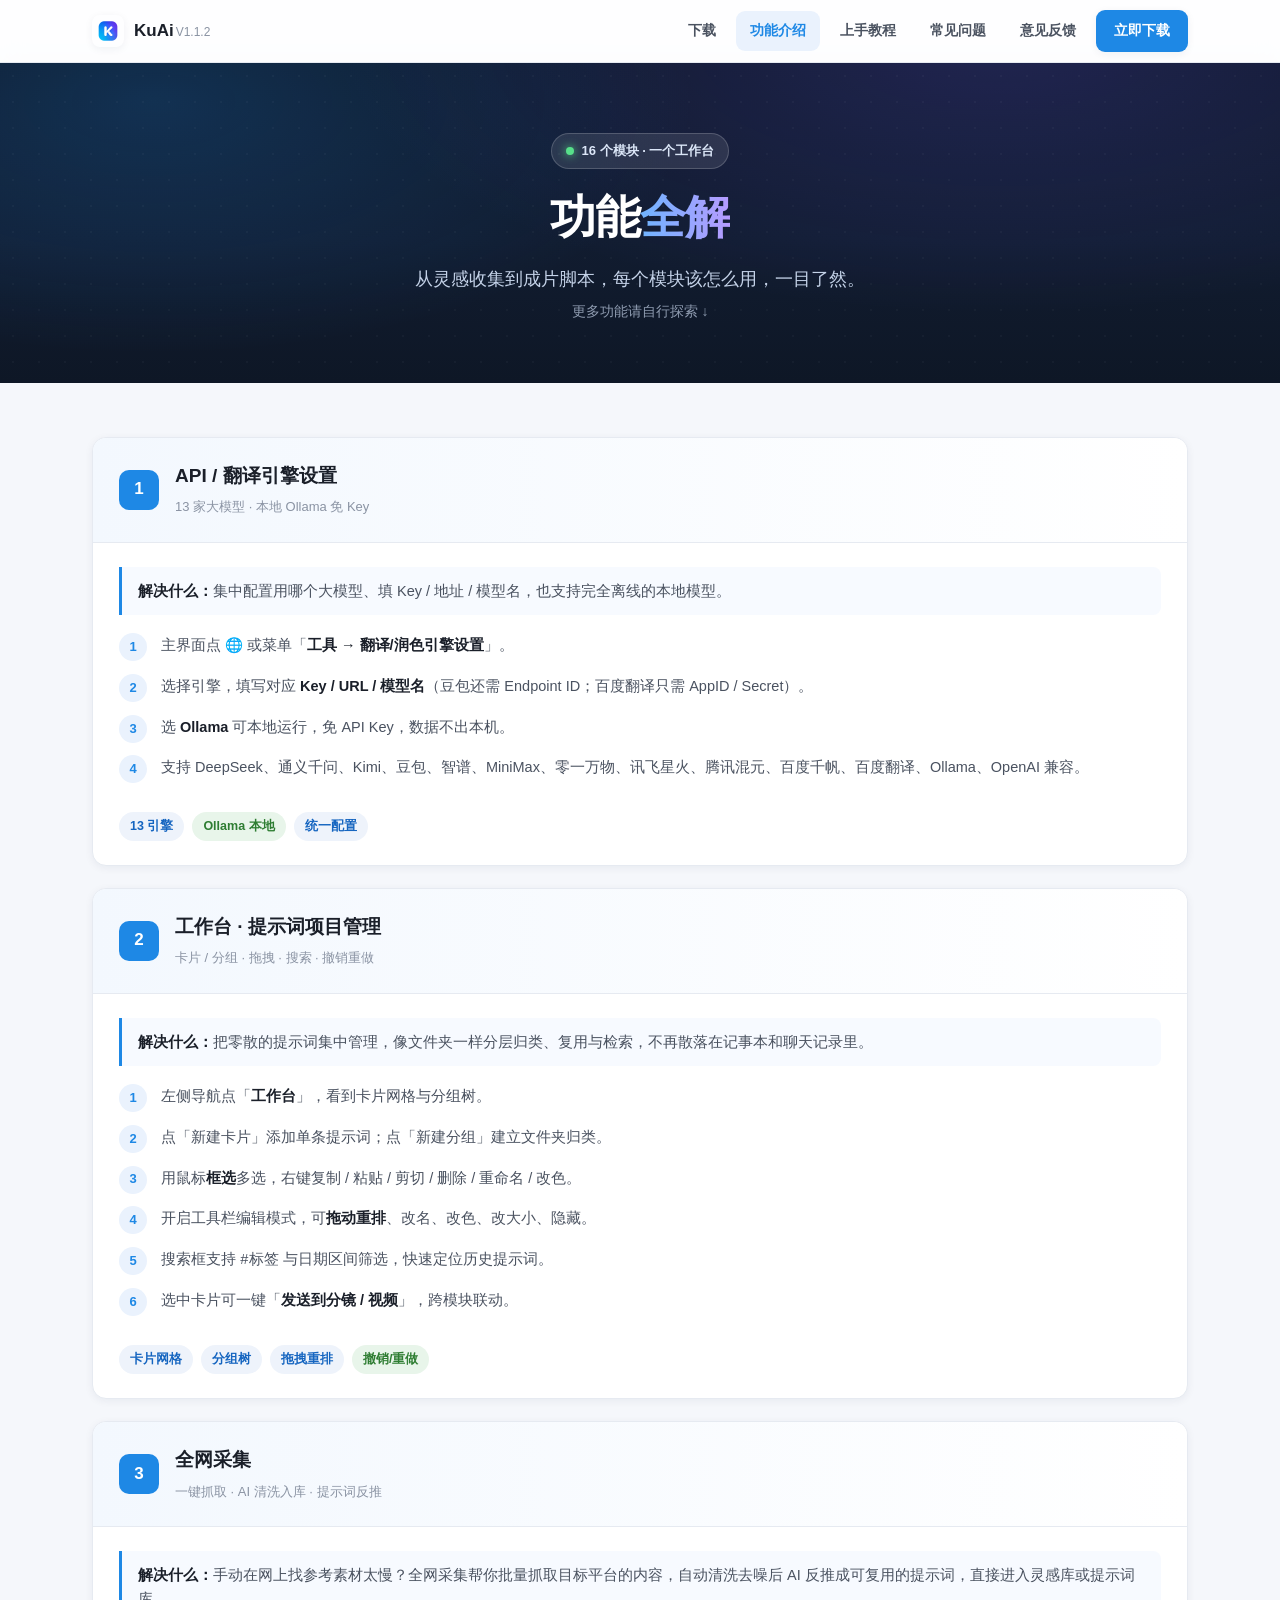
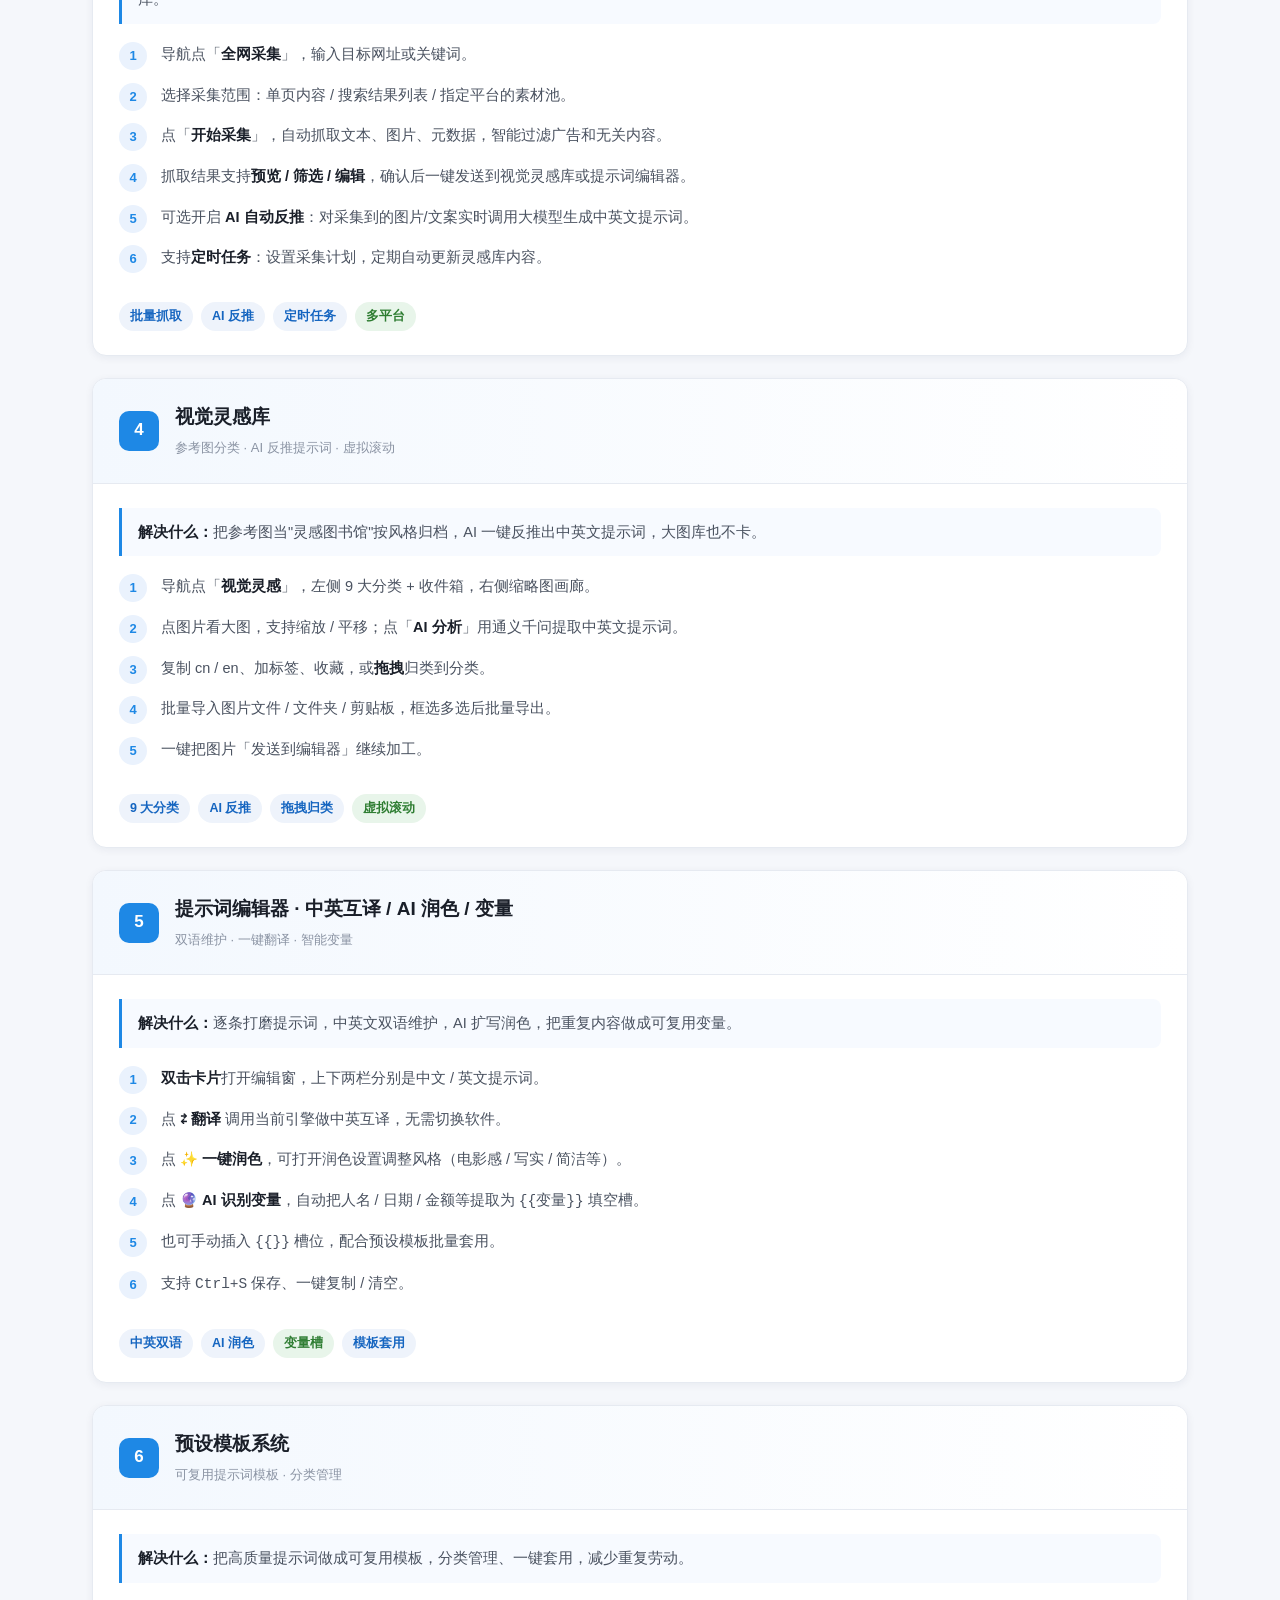
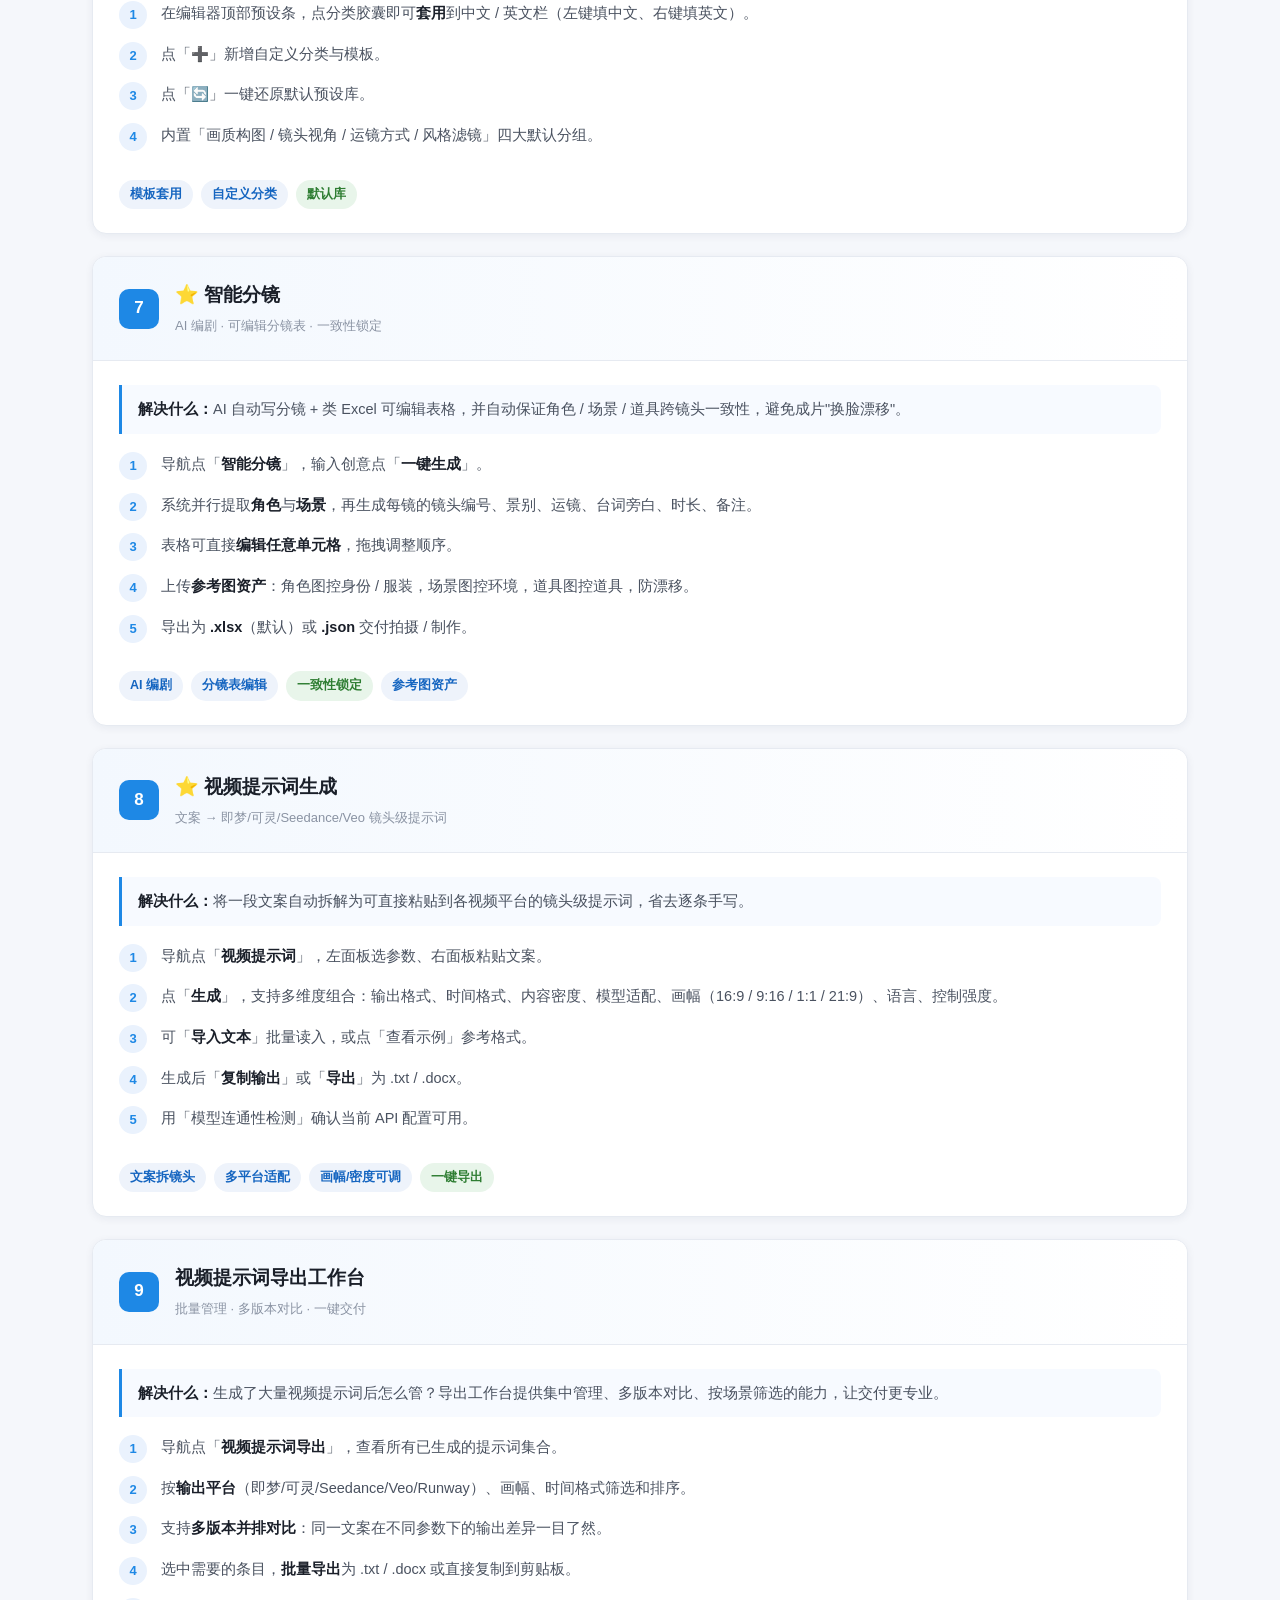
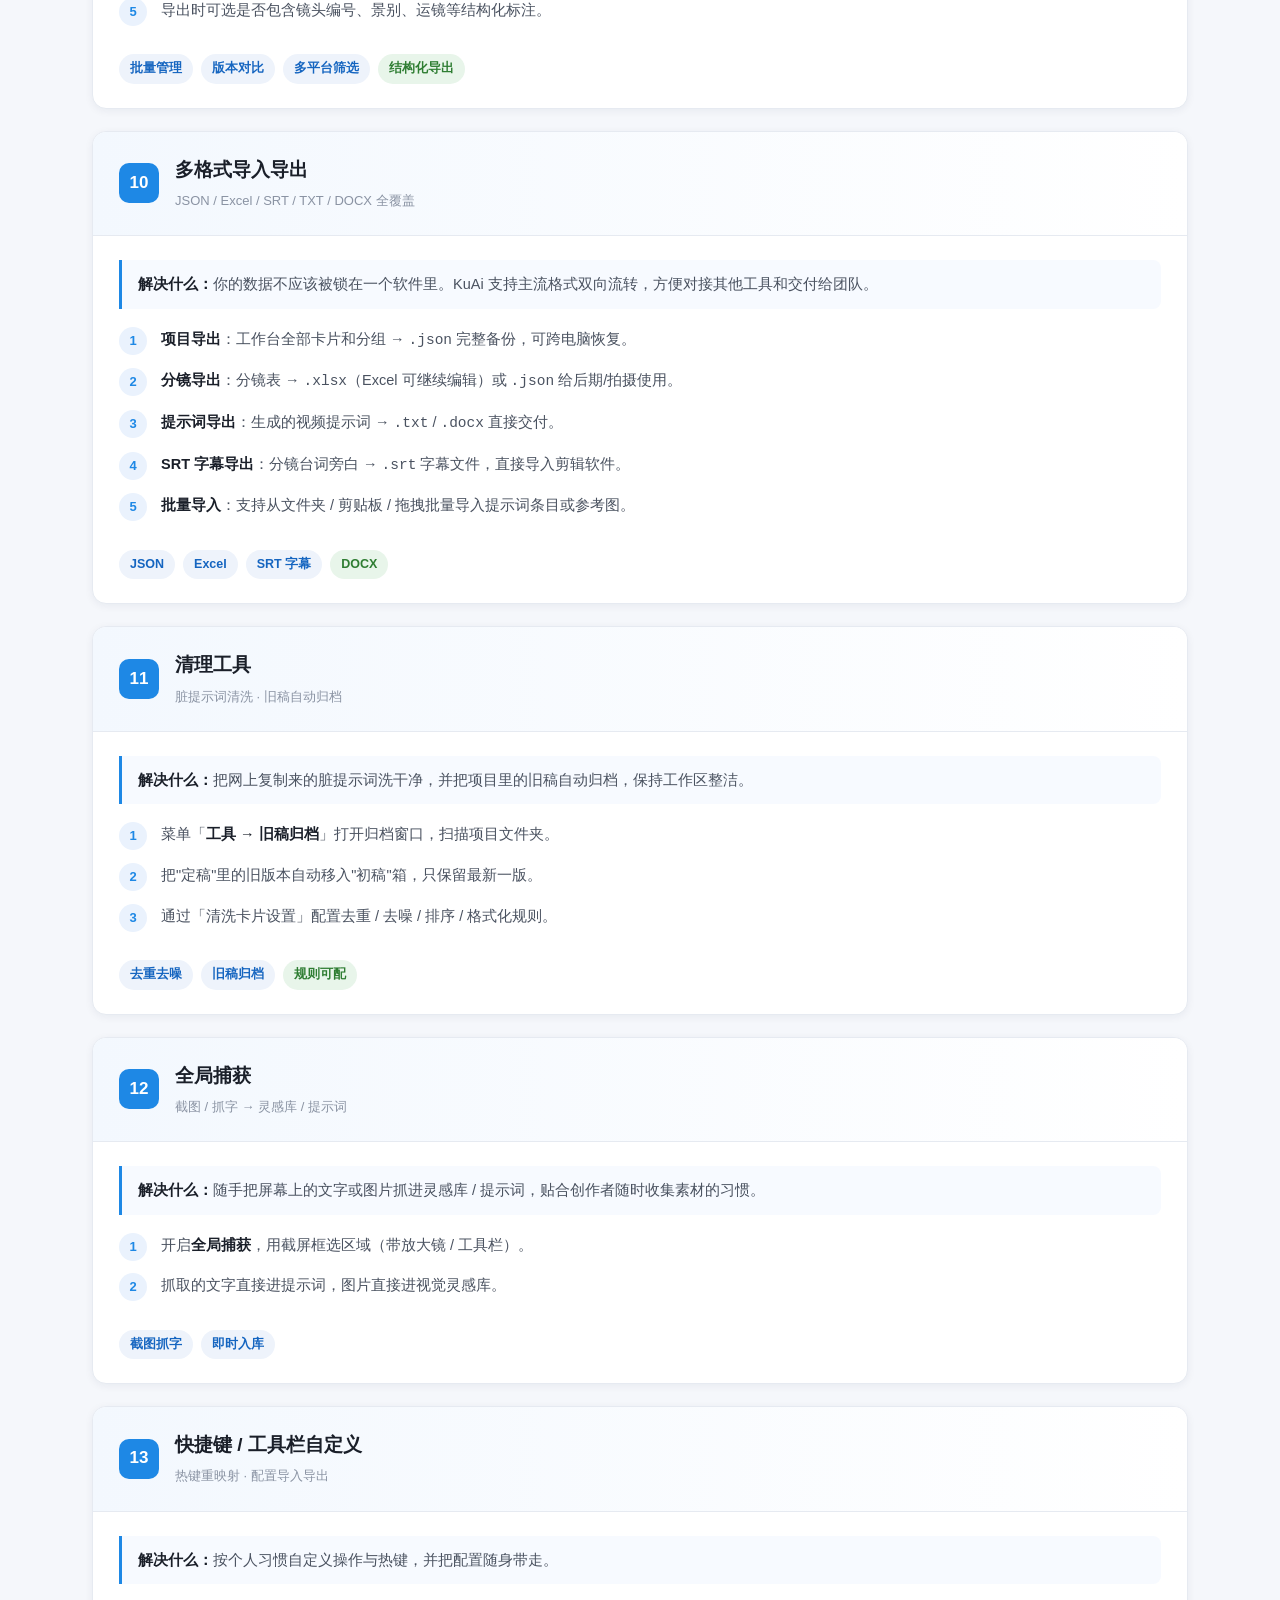
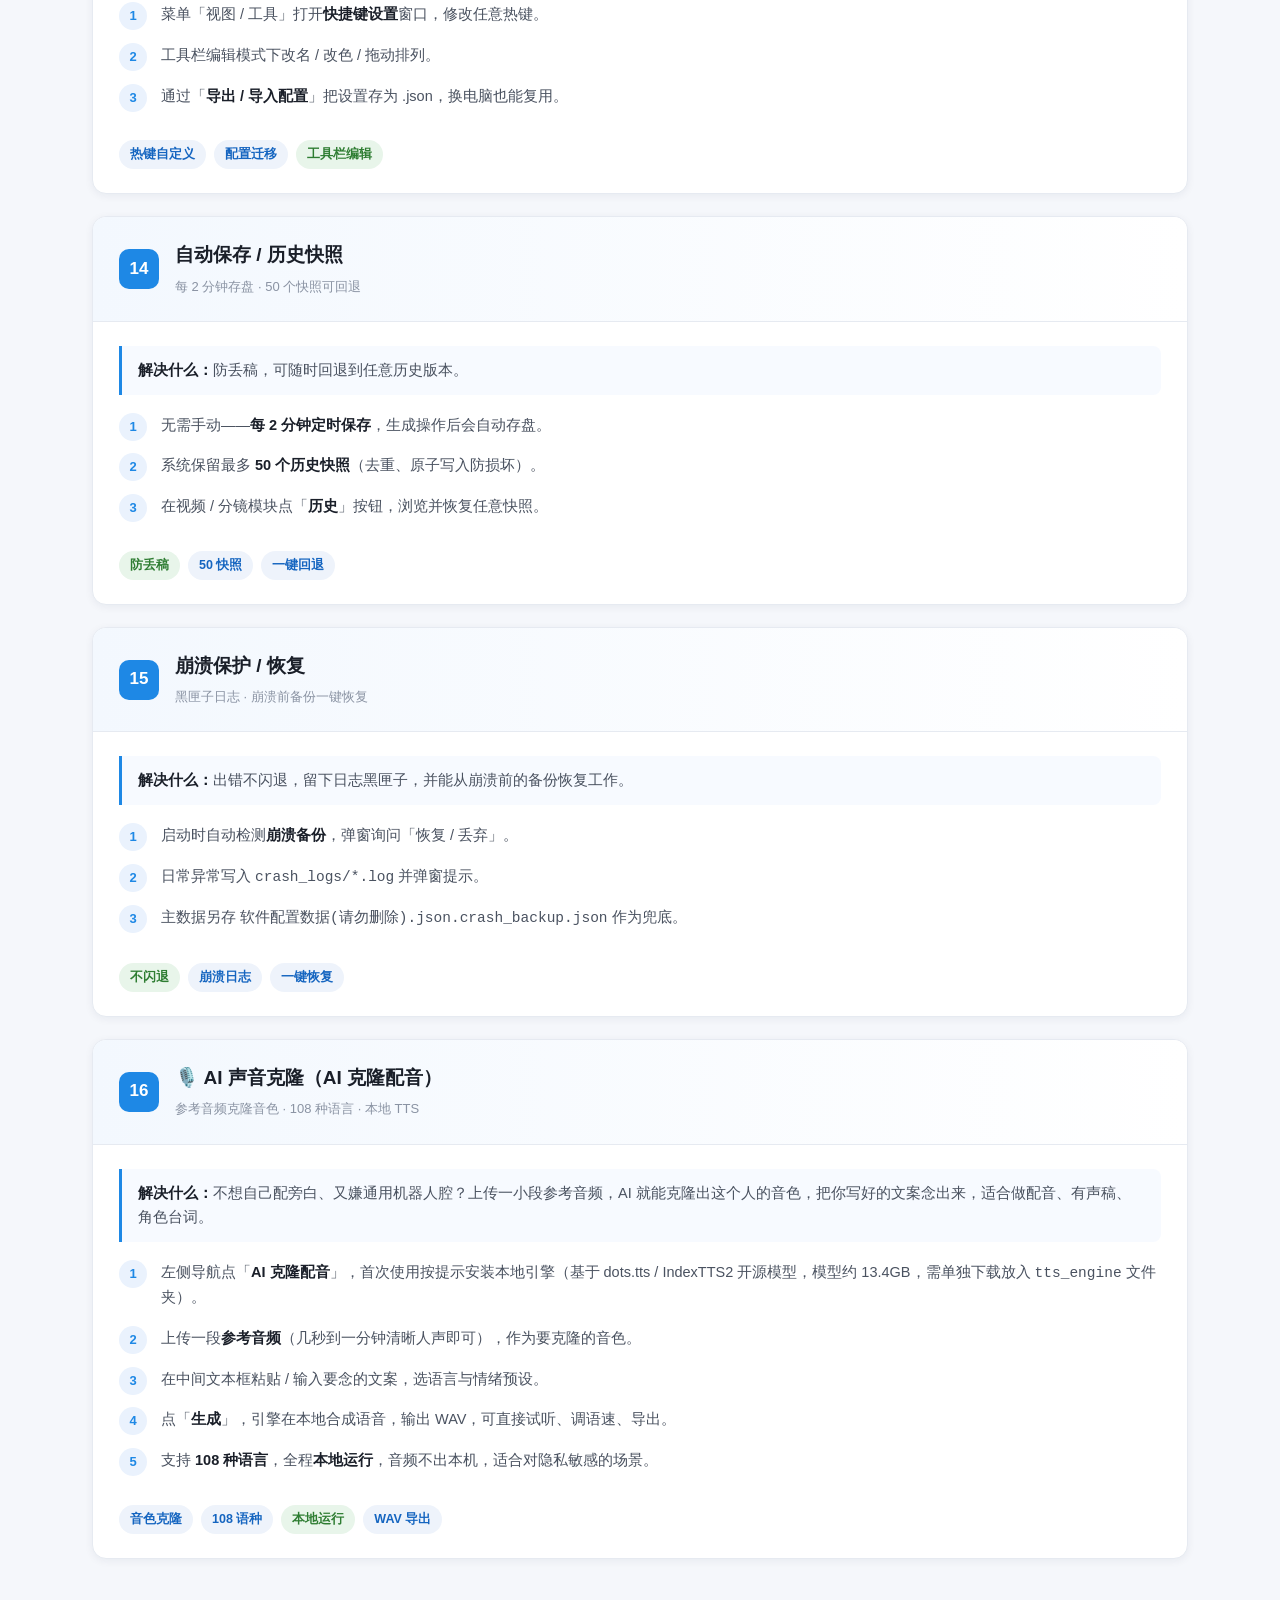
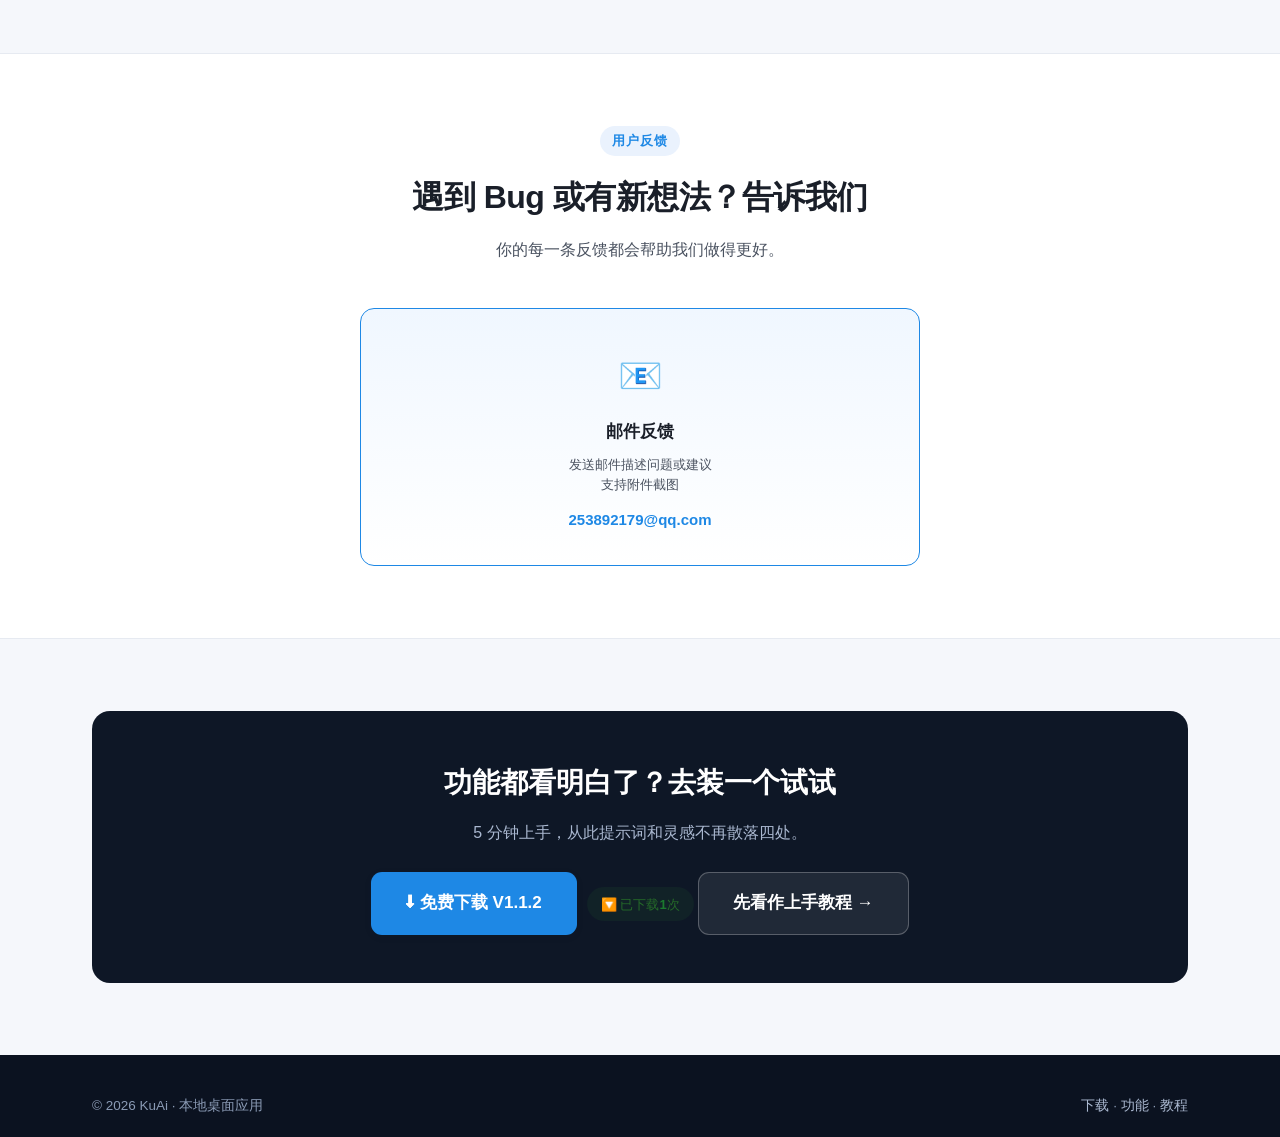
==== features.html @ e1681207 "发布 v1.1.2：更新官网页面与 version.json" ====
<!DOCTYPE html>
<html lang="zh-CN">
<head>
<meta charset="UTF-8">
<meta name="viewport" content="width=device-width, initial-scale=1">
<title>功能介绍 — KuAi V1.1.2</title>
<meta name="description" content="16 大功能模块详解：提示词管理、AI中英互译、视频提示词生成、智能分镜、视觉灵感库、全网采集、预设模板、API设置、清理工具、自动保存、崩溃恢复、全局捕获、快捷键自定义、多格式导入导出、视频提示词导出工作台、AI 声音克隆。">
<meta name="theme-color" content="#0e1726">
<meta property="og:title" content="KuAi 功能介绍 — 16 大功能模块全解">
<meta property="og:description" content="从灵感收集到成片脚本，提示词管理、AI中英互译、视频提示词生成、智能分镜、视觉灵感库、AI 声音克隆等 16 个模块怎么用，一目了然。">
<meta property="og:type" content="website">
<meta property="og:url" content="https://yichenzi016-spec.github.io/KuAi/features.html">
<meta name="twitter:card" content="summary_large_image">
<link rel="stylesheet" href="assets/style.css">
</head>
<body>

<nav class="nav">
  <div class="nav-inner">
    <a class="brand" href="index.html">
      <img src="assets/logo1.png" alt="KuAi" class="logo-img">
      <span>KuAi<small data-version>V1.1.2</small></span>
    </a>
    <button class="nav-toggle">☰</button>
    <div class="nav-links">
      <a href="index.html">下载</a>
      <a href="features.html" class="active">功能介绍</a>
      <a href="guide.html">上手教程</a>
      <a href="index.html#faq">常见问题</a>
      <a href="index.html#feedback">意见反馈</a>
      <a href="index.html#download" class="nav-cta">立即下载</a>
    </div>
  </div>
</nav>

<header class="hero" style="padding:70px 0 58px;">
  <div class="hero-inner">
    <span class="badge"><span class="dot"></span> 16 个模块 · 一个工作台</span>
    <h1>功能<span class="grad">全解</span></h1>
    <p class="lead">从灵感收集到成片脚本，每个模块该怎么用，一目了然。<br><span style="font-size:14px;opacity:0.7;">更多功能请自行探索 ↓</span></p>
  </div>
</header>

<section style="padding-top:54px;">
  <div class="wrap">

    <!-- 1. 引擎设置（先用） -->
    <div class="feat">
      <div class="feat-head"><div class="feat-no">1</div><div class="t"><h3>API / 翻译引擎设置</h3><span>13 家大模型 · 本地 Ollama 免 Key</span></div></div>
      <div class="feat-body">
        <div class="solve"><b>解决什么：</b>集中配置用哪个大模型、填 Key / 地址 / 模型名，也支持完全离线的本地模型。</div>
        <ul class="steps">
          <li>主界面点 🌐 或菜单「<b>工具 → 翻译/润色引擎设置</b>」。</li>
          <li>选择引擎，填写对应 <b>Key / URL / 模型名</b>（豆包还需 Endpoint ID；百度翻译只需 AppID / Secret）。</li>
          <li>选 <b>Ollama</b> 可本地运行，免 API Key，数据不出本机。</li>
          <li>支持 DeepSeek、通义千问、Kimi、豆包、智谱、MiniMax、零一万物、讯飞星火、腾讯混元、百度千帆、百度翻译、Ollama、OpenAI 兼容。</li>
        </ul>
        <div class="tags"><span class="tag">13 引擎</span><span class="tag g">Ollama 本地</span><span class="tag">统一配置</span></div>
      </div>
    </div>

    <!-- 2. 工作台 -->
    <div class="feat">
      <div class="feat-head"><div class="feat-no">2</div><div class="t"><h3>工作台 · 提示词项目管理</h3><span>卡片 / 分组 · 拖拽 · 搜索 · 撤销重做</span></div></div>
      <div class="feat-body">
        <div class="solve"><b>解决什么：</b>把零散的提示词集中管理，像文件夹一样分层归类、复用与检索，不再散落在记事本和聊天记录里。</div>
        <ul class="steps">
          <li>左侧导航点「<b>工作台</b>」，看到卡片网格与分组树。</li>
          <li>点「新建卡片」添加单条提示词；点「新建分组」建立文件夹归类。</li>
          <li>用鼠标<b>框选</b>多选，右键复制 / 粘贴 / 剪切 / 删除 / 重命名 / 改色。</li>
          <li>开启工具栏编辑模式，可<b>拖动重排</b>、改名、改色、改大小、隐藏。</li>
          <li>搜索框支持 <code>#标签</code> 与日期区间筛选，快速定位历史提示词。</li>
          <li>选中卡片可一键「<b>发送到分镜 / 视频</b>」，跨模块联动。</li>
        </ul>
        <div class="tags"><span class="tag">卡片网格</span><span class="tag">分组树</span><span class="tag">拖拽重排</span><span class="tag g">撤销/重做</span></div>
      </div>
    </div>

    <!-- 3. 全网采集 -->
    <div class="feat">
      <div class="feat-head"><div class="feat-no">3</div><div class="t"><h3>全网采集</h3><span>一键抓取 · AI 清洗入库 · 提示词反推</span></div></div>
      <div class="feat-body">
        <div class="solve"><b>解决什么：</b>手动在网上找参考素材太慢？全网采集帮你批量抓取目标平台的内容，自动清洗去噪后 AI 反推成可复用的提示词，直接进入灵感库或提示词库。</div>
        <ul class="steps">
          <li>导航点「<b>全网采集</b>」，输入目标网址或关键词。</li>
          <li>选择采集范围：单页内容 / 搜索结果列表 / 指定平台的素材池。</li>
          <li>点「<b>开始采集</b>」，自动抓取文本、图片、元数据，智能过滤广告和无关内容。</li>
          <li>抓取结果支持<b>预览 / 筛选 / 编辑</b>，确认后一键发送到视觉灵感库或提示词编辑器。</li>
          <li>可选开启 <b>AI 自动反推</b>：对采集到的图片/文案实时调用大模型生成中英文提示词。</li>
          <li>支持<b>定时任务</b>：设置采集计划，定期自动更新灵感库内容。</li>
        </ul>
        <div class="tags"><span class="tag">批量抓取</span><span class="tag">AI 反推</span><span class="tag">定时任务</span><span class="tag g">多平台</span></div>
      </div>
    </div>

    <!-- 4. 视觉灵感库 -->
    <div class="feat">
      <div class="feat-head"><div class="feat-no">4</div><div class="t"><h3>视觉灵感库</h3><span>参考图分类 · AI 反推提示词 · 虚拟滚动</span></div></div>
      <div class="feat-body">
        <div class="solve"><b>解决什么：</b>把参考图当"灵感图书馆"按风格归档，AI 一键反推出中英文提示词，大图库也不卡。</div>
        <ul class="steps">
          <li>导航点「<b>视觉灵感</b>」，左侧 9 大分类 + 收件箱，右侧缩略图画廊。</li>
          <li>点图片看大图，支持缩放 / 平移；点「<b>AI 分析</b>」用通义千问提取中英文提示词。</li>
          <li>复制 cn / en、加标签、收藏，或<b>拖拽</b>归类到分类。</li>
          <li>批量导入图片文件 / 文件夹 / 剪贴板，框选多选后批量导出。</li>
          <li>一键把图片「发送到编辑器」继续加工。</li>
        </ul>
        <div class="tags"><span class="tag">9 大分类</span><span class="tag">AI 反推</span><span class="tag">拖拽归类</span><span class="tag g">虚拟滚动</span></div>
      </div>
    </div>

    <!-- 5. 提示词编辑器 -->
    <div class="feat">
      <div class="feat-head"><div class="feat-no">5</div><div class="t"><h3>提示词编辑器 · 中英互译 / AI 润色 / 变量</h3><span>双语维护 · 一键翻译 · 智能变量</span></div></div>
      <div class="feat-body">
        <div class="solve"><b>解决什么：</b>逐条打磨提示词，中英文双语维护，AI 扩写润色，把重复内容做成可复用变量。</div>
        <ul class="steps">
          <li><b>双击卡片</b>打开编辑窗，上下两栏分别是中文 / 英文提示词。</li>
          <li>点 <b>⇄ 翻译</b> 调用当前引擎做中英互译，无需切换软件。</li>
          <li>点 <b>✨ 一键润色</b>，可打开润色设置调整风格（电影感 / 写实 / 简洁等）。</li>
          <li>点 <b>🔮 AI 识别变量</b>，自动把人名 / 日期 / 金额等提取为 <code>{{变量}}</code> 填空槽。</li>
          <li>也可手动插入 <code>{{}}</code> 槽位，配合预设模板批量套用。</li>
          <li>支持 <code>Ctrl+S</code> 保存、一键复制 / 清空。</li>
        </ul>
        <div class="tags"><span class="tag">中英双语</span><span class="tag">AI 润色</span><span class="tag g">变量槽</span><span class="tag">模板套用</span></div>
      </div>
    </div>

    <!-- 6. 预设模板系统 -->
    <div class="feat">
      <div class="feat-head"><div class="feat-no">6</div><div class="t"><h3>预设模板系统</h3><span>可复用提示词模板 · 分类管理</span></div></div>
      <div class="feat-body">
        <div class="solve"><b>解决什么：</b>把高质量提示词做成可复用模板，分类管理、一键套用，减少重复劳动。</div>
        <ul class="steps">
          <li>在编辑器顶部预设条，点分类胶囊即可<b>套用</b>到中文 / 英文栏（左键填中文、右键填英文）。</li>
          <li>点「<b>➕</b>」新增自定义分类与模板。</li>
          <li>点「<b>🔄</b>」一键还原默认预设库。</li>
          <li>内置「画质构图 / 镜头视角 / 运镜方式 / 风格滤镜」四大默认分组。</li>
        </ul>
        <div class="tags"><span class="tag">模板套用</span><span class="tag">自定义分类</span><span class="tag g">默认库</span></div>
      </div>
    </div>

    <!-- 7. 智能分镜（核心） -->
    <div class="feat">
      <div class="feat-head"><div class="feat-no">7</div><div class="t"><h3>⭐ 智能分镜</h3><span>AI 编剧 · 可编辑分镜表 · 一致性锁定</span></div></div>
      <div class="feat-body">
        <div class="solve"><b>解决什么：</b>AI 自动写分镜 + 类 Excel 可编辑表格，并自动保证角色 / 场景 / 道具跨镜头一致性，避免成片"换脸漂移"。</div>
        <ul class="steps">
          <li>导航点「<b>智能分镜</b>」，输入创意点「<b>一键生成</b>」。</li>
          <li>系统并行提取<b>角色</b>与<b>场景</b>，再生成每镜的镜头编号、景别、运镜、台词旁白、时长、备注。</li>
          <li>表格可直接<b>编辑任意单元格</b>，拖拽调整顺序。</li>
          <li>上传<b>参考图资产</b>：角色图控身份 / 服装，场景图控环境，道具图控道具，防漂移。</li>
          <li>导出为 <b>.xlsx</b>（默认）或 <b>.json</b> 交付拍摄 / 制作。</li>
        </ul>
        <div class="tags"><span class="tag">AI 编剧</span><span class="tag">分镜表编辑</span><span class="tag g">一致性锁定</span><span class="tag">参考图资产</span></div>
      </div>
    </div>

    <!-- 8. 视频提示词生成（核心） -->
    <div class="feat">
      <div class="feat-head"><div class="feat-no">8</div><div class="t"><h3>⭐ 视频提示词生成</h3><span>文案 → 即梦/可灵/Seedance/Veo 镜头级提示词</span></div></div>
      <div class="feat-body">
        <div class="solve"><b>解决什么：</b>将一段文案自动拆解为可直接粘贴到各视频平台的镜头级提示词，省去逐条手写。</div>
        <ul class="steps">
          <li>导航点「<b>视频提示词</b>」，左面板选参数、右面板粘贴文案。</li>
          <li>点「<b>生成</b>」，支持多维度组合：输出格式、时间格式、内容密度、模型适配、画幅（16:9 / 9:16 / 1:1 / 21:9）、语言、控制强度。</li>
          <li>可「<b>导入文本</b>」批量读入，或点「查看示例」参考格式。</li>
          <li>生成后「<b>复制输出</b>」或「<b>导出</b>」为 .txt / .docx。</li>
          <li>用「模型连通性检测」确认当前 API 配置可用。</li>
        </ul>
        <div class="tags"><span class="tag">文案拆镜头</span><span class="tag">多平台适配</span><span class="tag">画幅/密度可调</span><span class="tag g">一键导出</span></div>
      </div>
    </div>

    <!-- 9. 视频提示词导出工作台 -->
    <div class="feat">
      <div class="feat-head"><div class="feat-no">9</div><div class="t"><h3>视频提示词导出工作台</h3><span>批量管理 · 多版本对比 · 一键交付</span></div></div>
      <div class="feat-body">
        <div class="solve"><b>解决什么：</b>生成了大量视频提示词后怎么管？导出工作台提供集中管理、多版本对比、按场景筛选的能力，让交付更专业。</div>
        <ul class="steps">
          <li>导航点「<b>视频提示词导出</b>」，查看所有已生成的提示词集合。</li>
          <li>按<b>输出平台</b>（即梦/可灵/Seedance/Veo/Runway）、画幅、时间格式筛选和排序。</li>
          <li>支持<b>多版本并排对比</b>：同一文案在不同参数下的输出差异一目了然。</li>
          <li>选中需要的条目，<b>批量导出</b>为 .txt / .docx 或直接复制到剪贴板。</li>
          <li>导出时可选是否包含镜头编号、景别、运镜等结构化标注。</li>
        </ul>
        <div class="tags"><span class="tag">批量管理</span><span class="tag">版本对比</span><span class="tag">多平台筛选</span><span class="tag g">结构化导出</span></div>
      </div>
    </div>

    <!-- 10. 多格式导入导出 -->
    <div class="feat">
      <div class="feat-head"><div class="feat-no">10</div><div class="t"><h3>多格式导入导出</h3><span>JSON / Excel / SRT / TXT / DOCX 全覆盖</span></div></div>
      <div class="feat-body">
        <div class="solve"><b>解决什么：</b>你的数据不应该被锁在一个软件里。KuAi 支持主流格式双向流转，方便对接其他工具和交付给团队。</div>
        <ul class="steps">
          <li><b>项目导出</b>：工作台全部卡片和分组 → <code>.json</code> 完整备份，可跨电脑恢复。</li>
          <li><b>分镜导出</b>：分镜表 → <code>.xlsx</code>（Excel 可继续编辑）或 <code>.json</code> 给后期/拍摄使用。</li>
          <li><b>提示词导出</b>：生成的视频提示词 → <code>.txt</code> / <code>.docx</code> 直接交付。</li>
          <li><b>SRT 字幕导出</b>：分镜台词旁白 → <code>.srt</code> 字幕文件，直接导入剪辑软件。</li>
          <li><b>批量导入</b>：支持从文件夹 / 剪贴板 / 拖拽批量导入提示词条目或参考图。</li>
        </ul>
        <div class="tags"><span class="tag">JSON</span><span class="tag">Excel</span><span class="tag">SRT 字幕</span><span class="tag g">DOCX</span></div>
      </div>
    </div>

    <!-- 11. 清理工具 -->
    <div class="feat">
      <div class="feat-head"><div class="feat-no">11</div><div class="t"><h3>清理工具</h3><span>脏提示词清洗 · 旧稿自动归档</span></div></div>
      <div class="feat-body">
        <div class="solve"><b>解决什么：</b>把网上复制来的脏提示词洗干净，并把项目里的旧稿自动归档，保持工作区整洁。</div>
        <ul class="steps">
          <li>菜单「<b>工具 → 旧稿归档</b>」打开归档窗口，扫描项目文件夹。</li>
          <li>把"定稿"里的旧版本自动移入"初稿"箱，只保留最新一版。</li>
          <li>通过「清洗卡片设置」配置去重 / 去噪 / 排序 / 格式化规则。</li>
        </ul>
        <div class="tags"><span class="tag">去重去噪</span><span class="tag">旧稿归档</span><span class="tag g">规则可配</span></div>
      </div>
    </div>

    <!-- 12. 全局捕获 -->
    <div class="feat">
      <div class="feat-head"><div class="feat-no">12</div><div class="t"><h3>全局捕获</h3><span>截图 / 抓字 → 灵感库 / 提示词</span></div></div>
      <div class="feat-body">
        <div class="solve"><b>解决什么：</b>随手把屏幕上的文字或图片抓进灵感库 / 提示词，贴合创作者随时收集素材的习惯。</div>
        <ul class="steps">
          <li>开启<b>全局捕获</b>，用截屏框选区域（带放大镜 / 工具栏）。</li>
          <li>抓取的文字直接进提示词，图片直接进视觉灵感库。</li>
        </ul>
        <div class="tags"><span class="tag">截图抓字</span><span class="tag">即时入库</span></div>
      </div>
    </div>

    <!-- 13. 快捷键自定义 -->
    <div class="feat">
      <div class="feat-head"><div class="feat-no">13</div><div class="t"><h3>快捷键 / 工具栏自定义</h3><span>热键重映射 · 配置导入导出</span></div></div>
      <div class="feat-body">
        <div class="solve"><b>解决什么：</b>按个人习惯自定义操作与热键，并把配置随身带走。</div>
        <ul class="steps">
          <li>菜单「视图 / 工具」打开<b>快捷键设置</b>窗口，修改任意热键。</li>
          <li>工具栏编辑模式下改名 / 改色 / 拖动排列。</li>
          <li>通过「<b>导出 / 导入配置</b>」把设置存为 .json，换电脑也能复用。</li>
        </ul>
        <div class="tags"><span class="tag">热键自定义</span><span class="tag">配置迁移</span><span class="tag g">工具栏编辑</span></div>
      </div>
    </div>

    <!-- 14. 自动保存/快照 -->
    <div class="feat">
      <div class="feat-head"><div class="feat-no">14</div><div class="t"><h3>自动保存 / 历史快照</h3><span>每 2 分钟存盘 · 50 个快照可回退</span></div></div>
      <div class="feat-body">
        <div class="solve"><b>解决什么：</b>防丢稿，可随时回退到任意历史版本。</div>
        <ul class="steps">
          <li>无需手动——<b>每 2 分钟定时保存</b>，生成操作后会自动存盘。</li>
          <li>系统保留最多 <b>50 个历史快照</b>（去重、原子写入防损坏）。</li>
          <li>在视频 / 分镜模块点「<b>历史</b>」按钮，浏览并恢复任意快照。</li>
        </ul>
        <div class="tags"><span class="tag g">防丢稿</span><span class="tag">50 快照</span><span class="tag">一键回退</span></div>
      </div>
    </div>

    <!-- 15. 崩溃保护 -->
    <div class="feat">
      <div class="feat-head"><div class="feat-no">15</div><div class="t"><h3>崩溃保护 / 恢复</h3><span>黑匣子日志 · 崩溃前备份一键恢复</span></div></div>
      <div class="feat-body">
        <div class="solve"><b>解决什么：</b>出错不闪退，留下日志黑匣子，并能从崩溃前的备份恢复工作。</div>
        <ul class="steps">
          <li>启动时自动检测<b>崩溃备份</b>，弹窗询问「恢复 / 丢弃」。</li>
          <li>日常异常写入 <code>crash_logs/*.log</code> 并弹窗提示。</li>
          <li>主数据另存 <code>软件配置数据(请勿删除).json.crash_backup.json</code> 作为兜底。</li>
        </ul>
        <div class="tags"><span class="tag g">不闪退</span><span class="tag">崩溃日志</span><span class="tag">一键恢复</span></div>
      </div>
    </div>

    <!-- 16. AI 声音克隆 -->
    <div class="feat">
      <div class="feat-head"><div class="feat-no">16</div><div class="t"><h3>🎙️ AI 声音克隆（AI 克隆配音）</h3><span>参考音频克隆音色 · 108 种语言 · 本地 TTS</span></div></div>
      <div class="feat-body">
        <div class="solve"><b>解决什么：</b>不想自己配旁白、又嫌通用机器人腔？上传一小段参考音频，AI 就能克隆出这个人的音色，把你写好的文案念出来，适合做配音、有声稿、角色台词。</div>
        <ul class="steps">
          <li>左侧导航点「<b>AI 克隆配音</b>」，首次使用按提示安装本地引擎（基于 dots.tts / IndexTTS2 开源模型，模型约 13.4GB，需单独下载放入 <code>tts_engine</code> 文件夹）。</li>
          <li>上传一段<b>参考音频</b>（几秒到一分钟清晰人声即可），作为要克隆的音色。</li>
          <li>在中间文本框粘贴 / 输入要念的文案，选语言与情绪预设。</li>
          <li>点「<b>生成</b>」，引擎在本地合成语音，输出 WAV，可直接试听、调语速、导出。</li>
          <li>支持 <b>108 种语言</b>，全程<b>本地运行</b>，音频不出本机，适合对隐私敏感的场景。</li>
        </ul>
        <div class="tags"><span class="tag">音色克隆</span><span class="tag">108 语种</span><span class="tag g">本地运行</span><span class="tag">WAV 导出</span></div>
      </div>
    </div>

  </div>
</section>

<section id="feedback" style="background:#fff;border-top:1px solid var(--border);border-bottom:1px solid var(--border);">
  <div class="wrap">
    <div class="section-head">
      <span class="eyebrow">用户反馈</span>
      <h2>遇到 Bug 或有新想法？告诉我们</h2>
      <p>你的每一条反馈都会帮助我们做得更好。</p>
    </div>
    <!-- 反馈卡片（仅邮件，重新排版为单卡居中） -->
    <div class="fb-grid" style="max-width:560px;margin:0 auto;grid-template-columns:1fr;">
      <div class="fb-card fb-card-primary" style="text-align:center;padding:36px 32px 32px;">
        <div class="fb-icon">📧</div>
        <h3>邮件反馈</h3>
        <p style="font-size:13px;margin-bottom:10px;">发送邮件描述问题或建议<br>支持附件截图</p>
        <a href="mailto:253892179@qq.com" style="font-size:15px;font-weight:600;color:var(--primary);text-decoration:none;">253892179@qq.com</a>
      </div>
    </div>
  </div>
</section>

<section>
  <div class="wrap">
    <div class="foot-cta">
      <h2>功能都看明白了？去装一个试试</h2>
      <p>5 分钟上手，从此提示词和灵感不再散落四处。</p>
      <a href="https://gitee.com/kuai061102/kuai-release/releases/download/v1.1.2/VideoPromptAssistant-Setup-1.1.2.exe" target="_blank" rel="noopener" data-download="primary" class="btn btn-primary btn-lg">⬇ 免费下载 V1.1.2</a>
      <a href="guide.html" class="btn btn-ghost btn-lg" style="background:rgba(255,255,255,.08);color:#fff;border-color:rgba(255,255,255,.25);">先看作上手教程 →</a>
    </div>
  </div>
</section>

<footer class="site">
  <div class="wrap">
    <div>© <span data-year>2026</span> KuAi · 本地桌面应用</div>
    <div><a href="index.html">下载</a> · <a href="features.html">功能</a> · <a href="guide.html">教程</a></div>
  </div>
</footer>

<script src="assets/script.js"></script>
<script src="assets/count.js"></script>
</body>
</html>
---- assets/style.css ----
/* ============================================================
   KuAi — 官网样式
   主色沿用软件源码主题 #1E88E5
   ============================================================ */

:root {
  --primary: #1E88E5;
  --primary-dark: #1565C0;
  --primary-hover: #2196F3;
  --ink: #1a1f29;
  --ink-soft: #4a5260;
  --ink-mute: #8a93a3;
  --bg: #f5f7fb;
  --bg-card: #ffffff;
  --bg-deep: #0e1726;
  --border: #e6eaf1;
  --success: #2E7D32;
  --warning: #F57C00;
  --radius: 14px;
  --shadow-sm: 0 2px 8px rgba(20,30,60,.06);
  --shadow-md: 0 8px 30px rgba(20,30,60,.10);
  --shadow-lg: 0 18px 50px rgba(20,30,60,.16);
  --maxw: 1140px;
}

* { box-sizing: border-box; margin: 0; padding: 0; }

html { scroll-behavior: smooth; }

body {
  font-family: "Microsoft YaHei", "PingFang SC", "Hiragino Sans GB", "Segoe UI", sans-serif;
  color: var(--ink);
  background: var(--bg);
  line-height: 1.7;
  -webkit-font-smoothing: antialiased;
}

a { color: var(--primary); text-decoration: none; }
a:hover { color: var(--primary-hover); }

.wrap { max-width: var(--maxw); margin: 0 auto; padding: 0 22px; }

/* ---------- 顶部导航 ---------- */
.nav {
  position: sticky; top: 0; z-index: 50;
  background: rgba(255,255,255,.86);
  backdrop-filter: saturate(180%) blur(12px);
  border-bottom: 1px solid var(--border);
}
.nav-inner {
  max-width: var(--maxw); margin: 0 auto; padding: 0 22px;
  height: 62px; display: flex; align-items: center; justify-content: space-between;
}
.brand { display: flex; align-items: center; gap: 10px; font-weight: 800; font-size: 17px; color: var(--ink); }
.brand .logo-img {
  width: 32px; height: 32px; border-radius: 8px;
  object-fit: contain; box-shadow: var(--shadow-sm);
}
.brand small { font-weight: 500; color: var(--ink-mute); font-size: 12px; margin-left: 2px; }
.nav-links { display: flex; align-items: center; gap: 6px; }
.nav-links a {
  padding: 8px 14px; border-radius: 9px; color: var(--ink-soft); font-weight: 600; font-size: 14px;
}
.nav-links a:hover { background: #eef3fb; color: var(--primary); }
.nav-links a.active { color: var(--primary); background: #eaf2fd; }
.nav-cta {
  background: var(--primary); color: #fff !important; padding: 9px 18px !important; border-radius: 9px;
  box-shadow: var(--shadow-sm);
}
.nav-cta:hover { background: var(--primary-dark); color: #fff !important; }
.nav-toggle { display: none; background: none; border: 0; font-size: 22px; cursor: pointer; color: var(--ink); }

/* ---------- 通用区块 ---------- */
section { padding: 72px 0; }
.section-head { text-align: center; max-width: 760px; margin: 0 auto 44px; }
.section-head .eyebrow {
  display: inline-block; font-size: 13px; font-weight: 700; letter-spacing: 1px;
  color: var(--primary); background: #eaf2fd; padding: 4px 12px; border-radius: 20px; margin-bottom: 14px;
}
.section-head h2 { font-size: 32px; font-weight: 800; letter-spacing: -.5px; }
.section-head p { color: var(--ink-soft); margin-top: 12px; font-size: 16px; }

/* ---------- 按钮 ---------- */
.btn {
  display: inline-flex; align-items: center; gap: 8px;
  padding: 13px 26px; border-radius: 11px; font-weight: 700; font-size: 15px;
  border: 1px solid transparent; cursor: pointer; transition: .18s; white-space: nowrap;
}
.btn-primary { background: var(--primary); color: #fff; box-shadow: var(--shadow-sm); }
.btn-primary:hover { background: var(--primary-dark); transform: translateY(-1px); box-shadow: var(--shadow-md); }
.btn-ghost { background: #fff; color: var(--primary); border-color: var(--border); }
.btn-ghost:hover { border-color: var(--primary); background: #f3f8fe; }
.btn-lg { padding: 16px 34px; font-size: 17px; }

/* ---------- Hero ---------- */
.hero {
  position: relative; overflow: hidden;
  background:
    radial-gradient(1100px 460px at 78% -8%, rgba(106,92,255,.20), transparent 60%),
    radial-gradient(900px 420px at 12% 12%, rgba(30,136,229,.22), transparent 60%),
    linear-gradient(180deg, #0e1726 0%, #111c30 55%, #0e1726 100%);
  color: #fff; padding: 92px 0 76px;
}
.hero::after {
  content: ""; position: absolute; inset: 0;
  background-image: radial-gradient(rgba(255,255,255,.05) 1px, transparent 1px);
  background-size: 26px 26px; pointer-events: none; opacity: .6;
}
.hero-inner { position: relative; max-width: var(--maxw); margin: 0 auto; padding: 0 22px; text-align: center; }
.hero .badge {
  display: inline-flex; align-items: center; gap: 8px; font-size: 13px; font-weight: 600;
  background: rgba(255,255,255,.10); border: 1px solid rgba(255,255,255,.18);
  padding: 6px 14px; border-radius: 30px; margin-bottom: 22px; color: #dbe6f7;
}
.hero .badge .dot { width: 8px; height: 8px; border-radius: 50%; background: #57e08a; box-shadow: 0 0 10px #57e08a; }
.hero h1 { font-size: 46px; font-weight: 900; letter-spacing: -1px; line-height: 1.15; }
.hero h1 .grad { background: linear-gradient(90deg, #6fb4ff, #b69bff); -webkit-background-clip: text; background-clip: text; color: transparent; }
.hero p.lead { color: #c4d2e8; font-size: 18px; max-width: 720px; margin: 20px auto 0; }

/* 核心能力网格（替代原来的 lead 段落） */
.lead-grid { display: grid; grid-template-columns: 1fr 1fr; gap: 10px 24px; max-width: 780px; margin: 22px auto 0; }
.lead-item {
  color: #c4d2e8; font-size: 15px; line-height: 1.6;
  padding: 10px 16px; border-radius: 10px;
  background: rgba(255,255,255,.05); border: 1px solid rgba(255,255,255,.08);
}
.lead-item b { color: #8ec5ff; }
.lead-note {
  grid-column: 1 / -1; text-align: center; color: #7a8fa8; font-size: 13px;
  margin-top: 6px; letter-spacing: .5px;
}
.hero-cta { margin-top: 34px; display: flex; gap: 14px; justify-content: center; flex-wrap: wrap; }
.hero .btn-primary { background: #fff; color: var(--primary-dark); }
.hero .btn-primary:hover { background: #eaf2fd; }
.hero .btn-ghost { background: rgba(255,255,255,.08); color: #fff; border-color: rgba(255,255,255,.25); }
.hero .btn-ghost:hover { background: rgba(255,255,255,.16); border-color: #fff; }

.hero-meta { margin-top: 30px; display: flex; gap: 26px; justify-content: center; flex-wrap: wrap; color: #9fb0c9; font-size: 14px; }
.hero-meta b { color: #fff; font-weight: 700; }
.hero-stats { margin-top: 40px; display: grid; grid-template-columns: repeat(4, 1fr); gap: 16px; max-width: 760px; margin-left: auto; margin-right: auto; }
.hero-stats .stat { background: rgba(255,255,255,.06); border: 1px solid rgba(255,255,255,.12); border-radius: 12px; padding: 18px 10px; }
.hero-stats .num { font-size: 26px; font-weight: 800; color: #fff; }
.hero-stats .lab { font-size: 13px; color: #9fb0c9; margin-top: 4px; }

/* ---------- 卡片网格 ---------- */
.grid { display: grid; gap: 20px; }
.grid-2 { grid-template-columns: repeat(2, 1fr); }
.grid-3 { grid-template-columns: repeat(3, 1fr); }
.grid-4 { grid-template-columns: repeat(4, 1fr); }

.card {
  background: var(--bg-card); border: 1px solid var(--border); border-radius: var(--radius);
  padding: 26px; box-shadow: var(--shadow-sm); transition: .2s;
}
.card:hover { transform: translateY(-3px); box-shadow: var(--shadow-md); border-color: #cfe0f7; }
.card .ico {
  width: 46px; height: 46px; border-radius: 11px; display: grid; place-items: center;
  font-size: 22px; background: #eaf2fd; margin-bottom: 16px;
}
.card h3 { font-size: 18px; font-weight: 800; margin-bottom: 8px; }
.card p { color: var(--ink-soft); font-size: 14.5px; }
.card-featured { border-color: #a4c7ff; background: linear-gradient(180deg, #f0f6ff, #fff); }
.card-featured .ico { background: linear-gradient(135deg, #1E88E5, #42A5F5); }
.card-featured h3 { color: #1565C0; }

/* ---------- 下载区块 ---------- */
.download { background: linear-gradient(180deg, #fff, #f7faff); }
.dl-box {
  background: #fff; border: 1px solid var(--border); border-radius: 18px; box-shadow: var(--shadow-md);
  display: grid; grid-template-columns: 1.1fr 1fr; overflow: hidden;
}
.dl-main { padding: 38px; }
.dl-main h3 { font-size: 24px; font-weight: 800; }
.dl-main .ver { display: inline-block; margin-top: 8px; font-size: 13px; color: var(--ink-mute); }
.dl-main .ver b { color: var(--primary); }
.dl-actions { margin-top: 22px; display: flex; flex-wrap: wrap; gap: 12px; }
.dl-side { background: var(--bg-deep); color: #cdd8ea; padding: 38px; }
.dl-side h4 { color: #fff; font-size: 16px; margin-bottom: 16px; }
.dl-side ul { list-style: none; }
.dl-side li { display: flex; align-items: center; gap: 10px; padding: 7px 0; font-size: 14px; color: #b7c4db; }
.dl-side li::before { content: "✓"; color: #57e08a; font-weight: 800; }
.dl-note { margin-top: 18px; font-size: 13px; color: var(--ink-mute); }

/* ---------- 引擎徽章 ---------- */
.engines { display: flex; flex-wrap: wrap; gap: 10px; justify-content: center; }
.engine {
  background: #fff; border: 1px solid var(--border); border-radius: 10px;
  padding: 10px 16px; font-size: 14px; font-weight: 700; color: var(--ink-soft);
  display: inline-flex; align-items: center; gap: 8px; box-shadow: var(--shadow-sm);
}
.engine .tick { color: var(--success); font-size: 13px; }

/* ---------- 功能详情（features） ---------- */
.feat { border: 1px solid var(--border); border-radius: var(--radius); background: #fff; padding: 0; overflow: hidden; box-shadow: var(--shadow-sm); margin-bottom: 22px; }
.feat-head { display: flex; align-items: center; gap: 16px; padding: 22px 26px; background: linear-gradient(90deg, #f3f8fe, #fff); border-bottom: 1px solid var(--border); }
.feat-no { width: 40px; height: 40px; border-radius: 10px; background: var(--primary); color: #fff; font-weight: 800; display: grid; place-items: center; flex: none; font-size: 17px; }
.feat-head .t h3 { font-size: 19px; font-weight: 800; }
.feat-head .t span { font-size: 13px; color: var(--ink-mute); }
.feat-body { padding: 24px 26px; }
.feat-body .solve { background: #f7faff; border-left: 3px solid var(--primary); padding: 12px 16px; border-radius: 0 8px 8px 0; color: var(--ink-soft); font-size: 14.5px; margin-bottom: 18px; }
.feat-body .solve b { color: var(--ink); }
.steps { list-style: none; counter-reset: step; }
.steps li { position: relative; padding: 0 0 16px 42px; counter-increment: step; font-size: 14.5px; color: var(--ink-soft); }
.steps li::before {
  content: counter(step); position: absolute; left: 0; top: 0;
  width: 28px; height: 28px; border-radius: 50%; background: #eaf2fd; color: var(--primary);
  font-weight: 800; font-size: 13px; display: grid; place-items: center;
}
.steps li b { color: var(--ink); }
.tags { margin-top: 16px; display: flex; flex-wrap: wrap; gap: 8px; }
.tag { background: #eef3fb; color: var(--primary-dark); font-size: 12.5px; font-weight: 700; padding: 4px 11px; border-radius: 20px; }
.tag.g { background: #e8f5ea; color: var(--success); }

/* ---------- 步骤条（guide） ---------- */
.guide-step { display: grid; grid-template-columns: 56px 1fr; gap: 20px; padding: 22px 0; border-bottom: 1px dashed var(--border); }
.guide-step:last-child { border-bottom: 0; }
.guide-step .n { width: 56px; height: 56px; border-radius: 16px; background: linear-gradient(135deg, var(--primary), #6a5cff); color: #fff; font-size: 24px; font-weight: 800; display: grid; place-items: center; }
.guide-step h3 { font-size: 17px; font-weight: 800; margin-bottom: 6px; }
.guide-step p { color: var(--ink-soft); font-size: 14.5px; }
.guide-step code { background: #eef3fb; color: var(--primary-dark); padding: 2px 7px; border-radius: 6px; font-size: 13px; }

/* ---------- 更新日志 / FAQ ---------- */
.log { border-left: 3px solid var(--primary); margin-left: 6px; padding-left: 22px; }
.log-item { padding: 6px 0 18px; }
.log-item .date { font-size: 13px; color: var(--primary); font-weight: 700; }
.log-item h4 { font-size: 16px; margin: 4px 0; }
.log-item p { color: var(--ink-soft); font-size: 14px; }

.faq-item { border: 1px solid var(--border); border-radius: 12px; padding: 18px 22px; margin-bottom: 14px; background: #fff; }
.faq-item h4 { font-size: 15.5px; font-weight: 800; margin-bottom: 6px; }
.faq-item p { color: var(--ink-soft); font-size: 14px; }

/* ---------- 页脚 CTA ---------- */
.foot-cta { background: var(--bg-deep); color: #fff; border-radius: 18px; padding: 48px; text-align: center; }
.foot-cta h2 { font-size: 28px; font-weight: 800; }
.foot-cta p { color: #aab8d0; margin: 12px 0 26px; }

footer.site { background: #0b1220; color: #8b9bb5; padding: 40px 0 30px; font-size: 13.5px; }
footer.site .wrap { display: flex; justify-content: space-between; flex-wrap: wrap; gap: 16px; }
footer.site a { color: #aab8d0; }
footer.site a:hover { color: #fff; }

/* ---------- 客户反馈区 ---------- */
.fb-grid { display: grid; grid-template-columns: repeat(3, 1fr); gap: 20px; margin-top: 10px; }
.fb-card {
  background: var(--bg); border: 1px solid var(--border); border-radius: 14px;
  padding: 28px 24px; text-align: center; transition: transform .2s, box-shadow .2s;
}
.fb-card:hover { transform: translateY(-3px); box-shadow: 0 8px 28px rgba(0,0,0,.08); }
.fb-card-primary { border-color: var(--primary); background: linear-gradient(180deg, #f0f7ff, #fff); }
.fb-icon { font-size: 36px; margin-bottom: 12px; }
.fb-card h3 { font-size: 17px; font-weight: 700; color: var(--ink); margin-bottom: 8px; }
.fb-card p { font-size: 13.5px; color: var(--ink-soft); line-height: 1.6; }

/* 快捷表单 */
.fb-form { margin-top: 14px; text-align: left; }
.fb-form select,
.fb-form input,
.fb-form textarea {
  width: 100%; padding: 9px 12px; border: 1px solid #d0d7e0; border-radius: 8px;
  font-size: 13.5px; margin-bottom: 8px; box-sizing: border-box;
  font-family: inherit; background: #fff; color: var(--ink);
}
.fb-form select:focus,
.fb-form input:focus,
.fb-form textarea:focus { outline: none; border-color: var(--primary); box-shadow: 0 0 0 3px rgba(30,136,229,.12); }
.fb-form textarea { resize: vertical; min-height: 70px; }

/* ---------- 响应式 ---------- */
@media (max-width: 900px) {
  .nav-links { display: none; position: absolute; top: 62px; left: 0; right: 0; flex-direction: column; background: #fff; border-bottom: 1px solid var(--border); padding: 12px; box-shadow: var(--shadow-md); }
  .nav-links.open { display: flex; }
  .nav-toggle { display: block; }
  .hero h1 { font-size: 34px; }
  .grid-2, .grid-3, .grid-4 { grid-template-columns: 1fr; }
  .dl-box { grid-template-columns: 1fr; }
  .hero-stats { grid-template-columns: repeat(2, 1fr); }
  .section-head h2 { font-size: 26px; }
  .lead-grid { grid-template-columns: 1fr; }
  .fb-grid { grid-template-columns: 1fr; }
}

/* ---------- 下载次数徽章 ---------- */
.dl-count {
  display: inline-flex;
  align-items: center;
  justify-content: center;
  margin-left: 10px;
  vertical-align: middle;
  padding: 0 14px;
  height: 34px;
  border-radius: 999px;
  background: rgba(46, 125, 50, .10);
  color: #256b29;
  font-size: 13px;
  font-weight: 500;
  white-space: nowrap;
  line-height: 1;
  text-align: center;
}
.dl-count b { color: #1b7a2e; font-weight: 700; }

/* ---------- 全局图片安全 + 超小屏微调 ---------- */
img { max-width: 100%; height: auto; }

@media (max-width: 480px) {
  .hero { padding: 64px 0 52px; }
  .hero h1 { font-size: 27px; }
  .section-head h2 { font-size: 22px; }
  .section-head { margin-bottom: 32px; }
  .hero-stats { grid-template-columns: repeat(2, 1fr); }
  .dl-box { grid-template-columns: 1fr; }
  .dl-main, .dl-side { padding: 26px 22px; }
  .foot-cta { padding: 34px 22px; }
  .feat-head { gap: 12px; padding: 18px 20px; }
  .feat-body { padding: 20px; }
  .wrap { padding: 0 16px; }
  section { padding: 56px 0; }
}
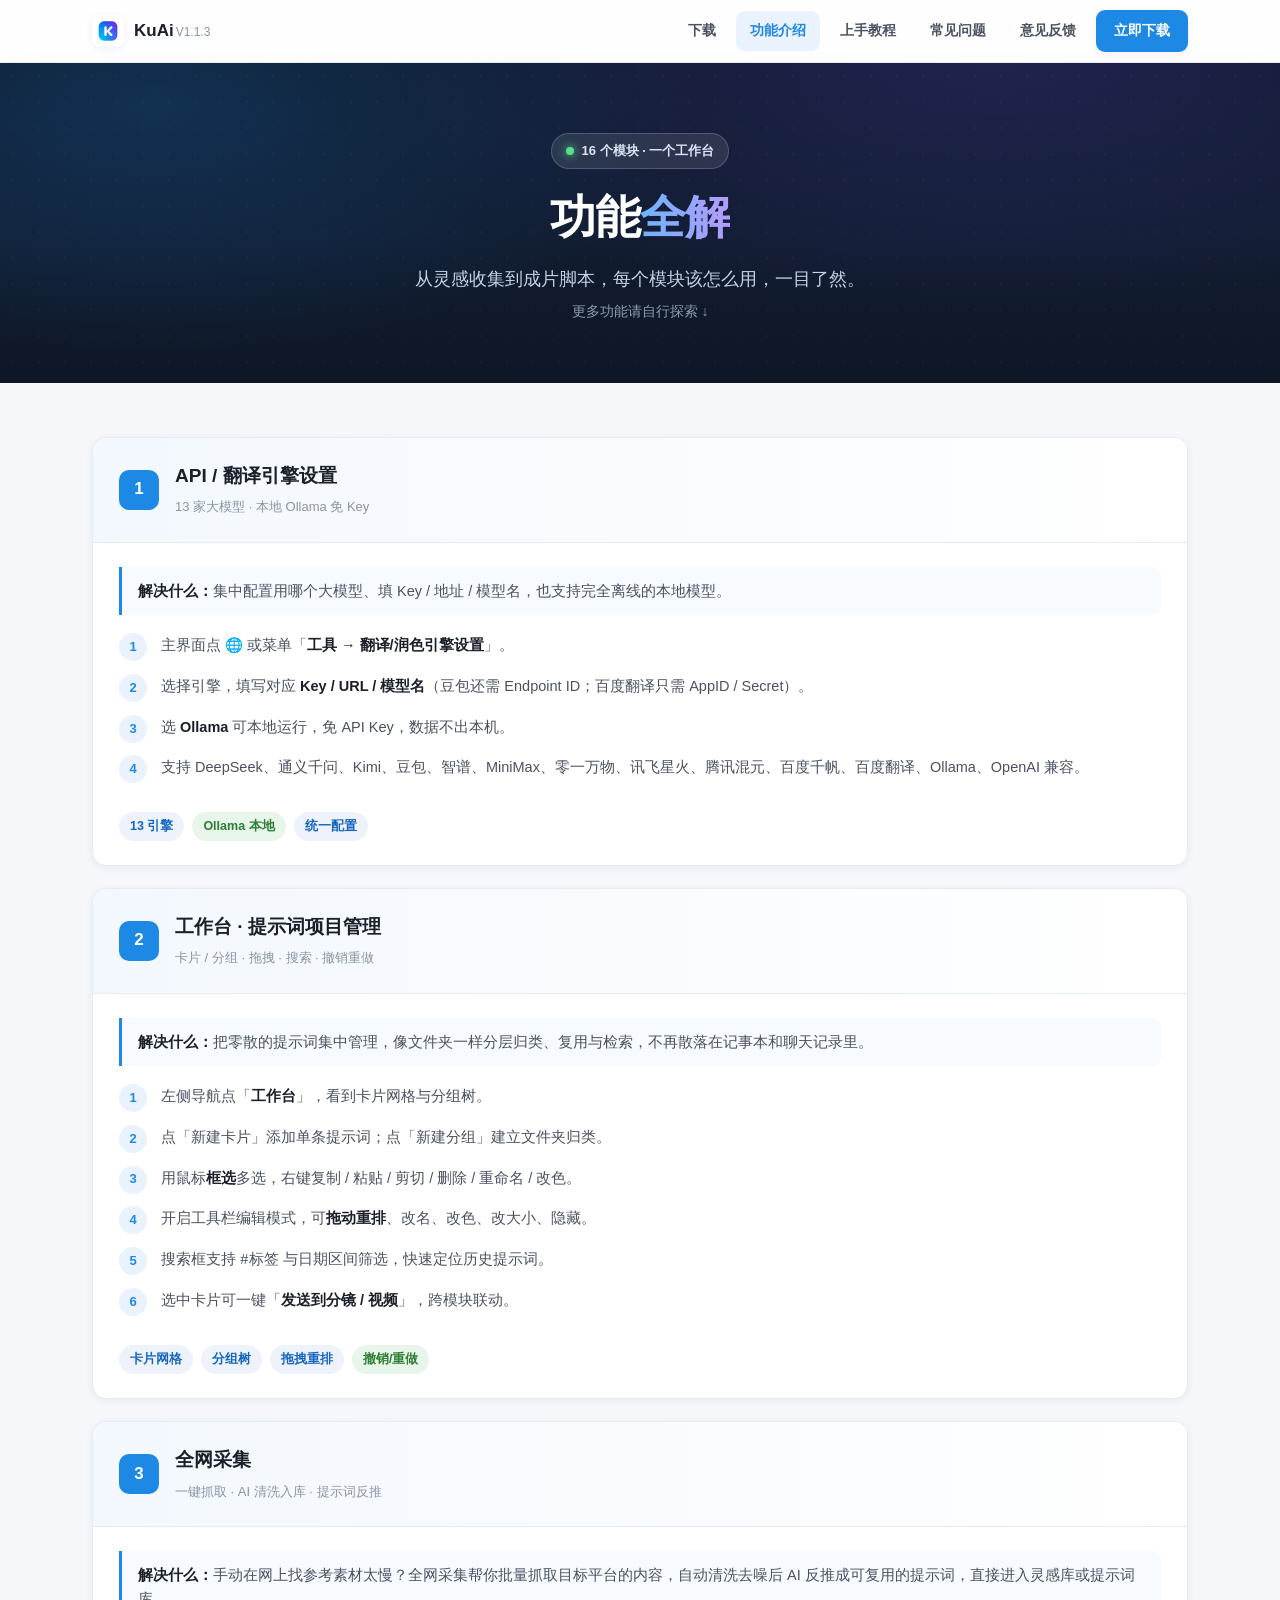
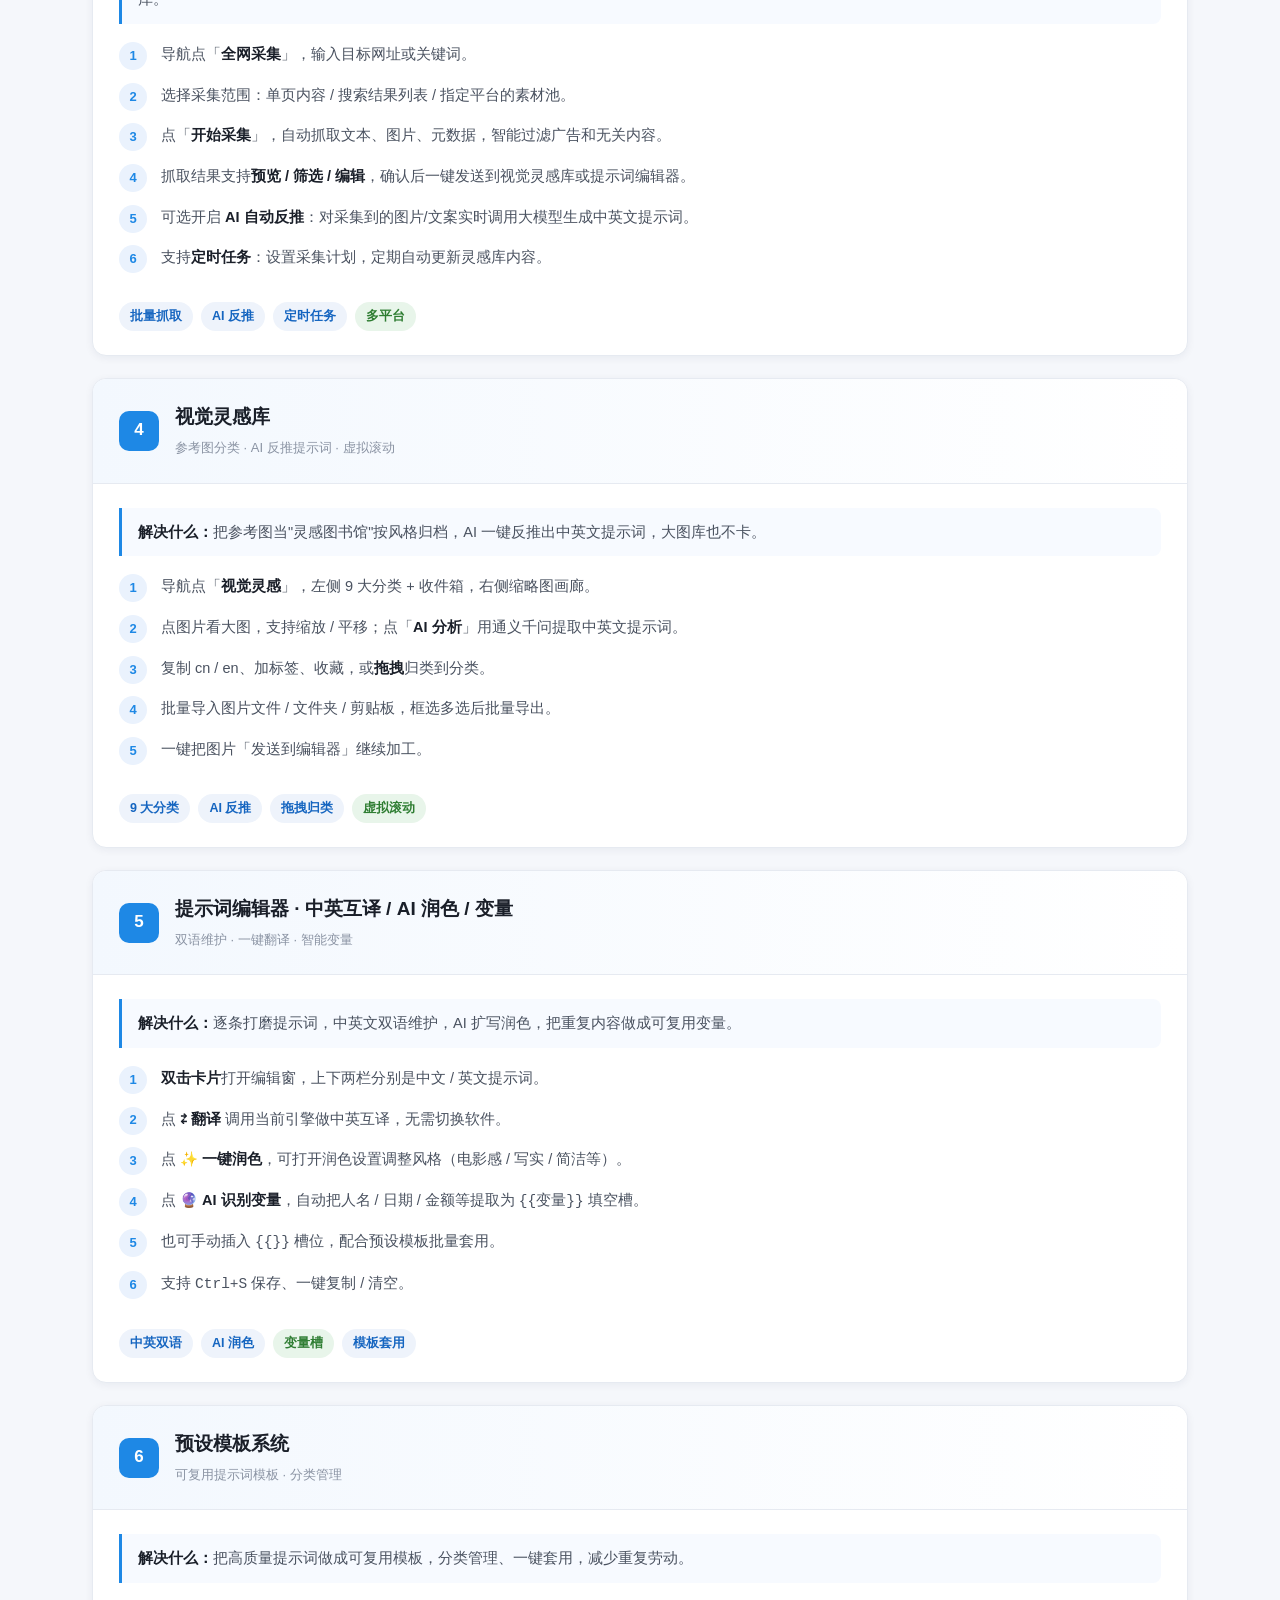
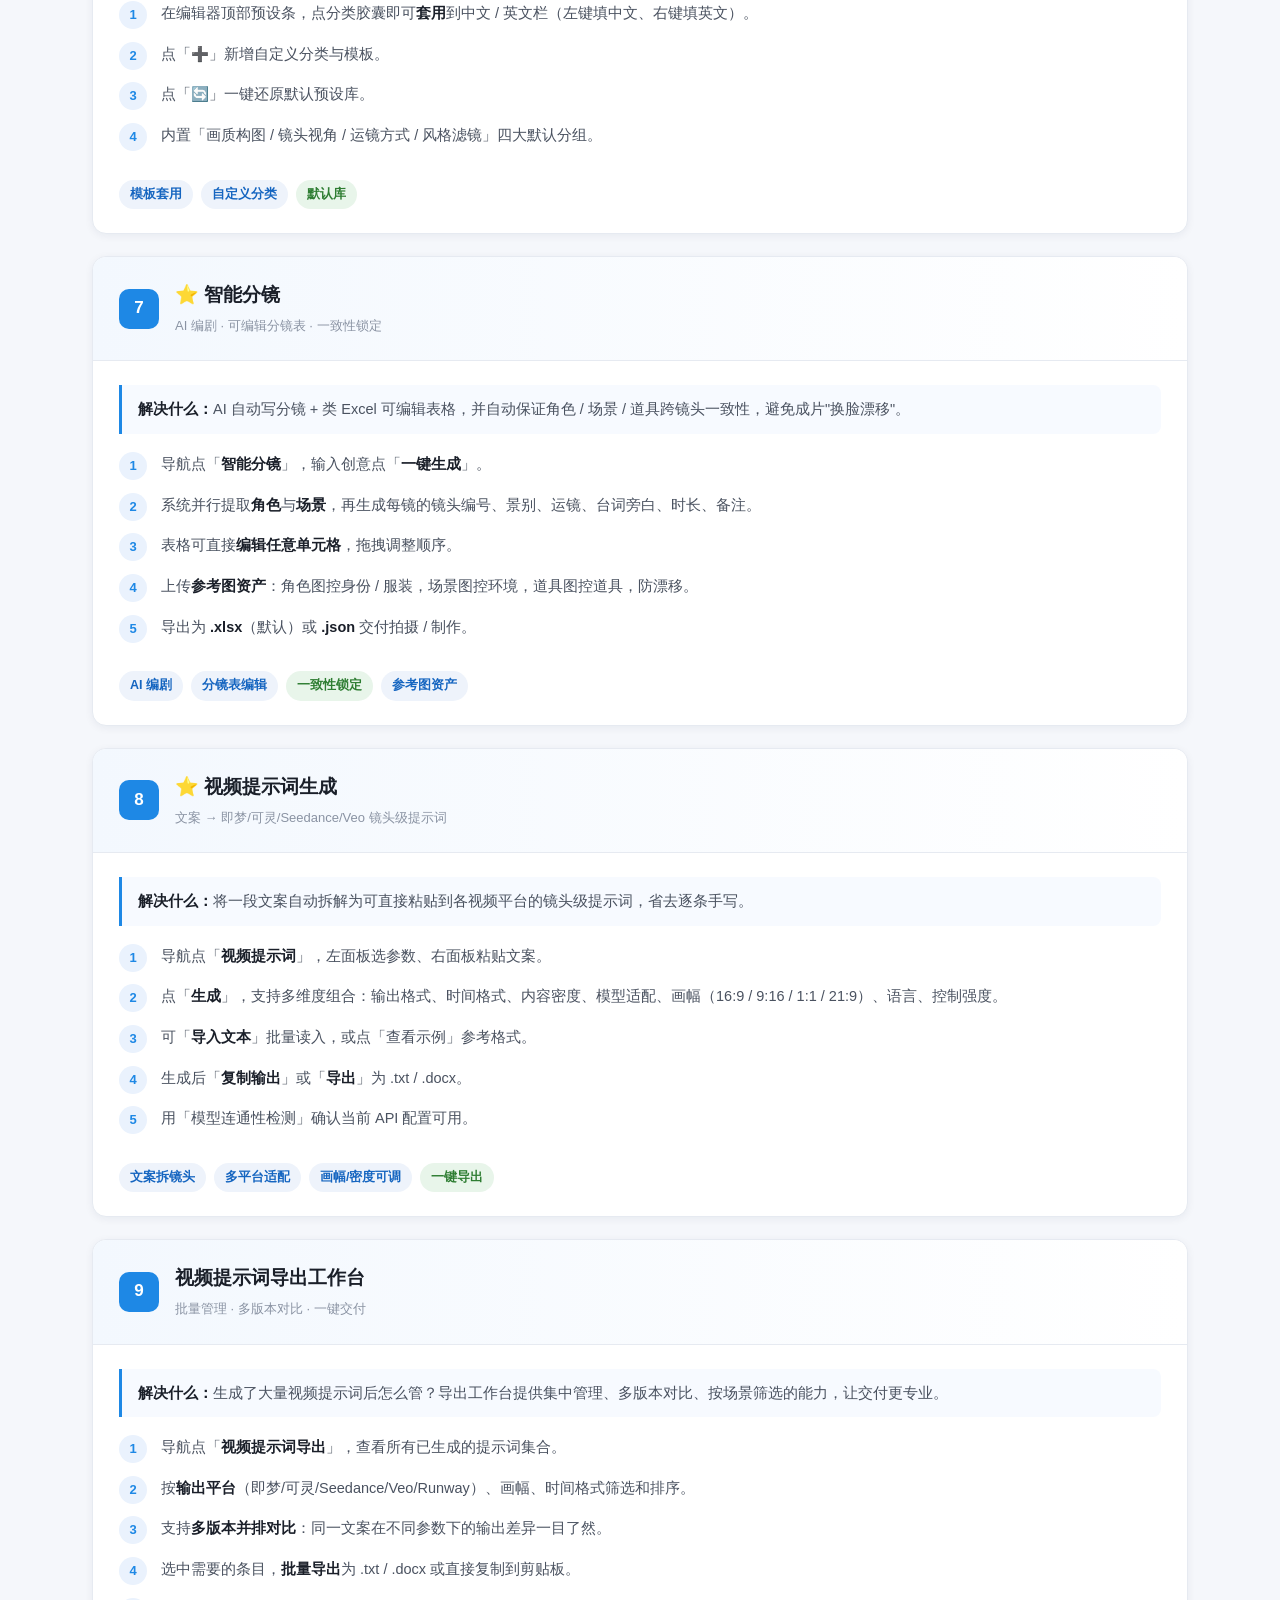
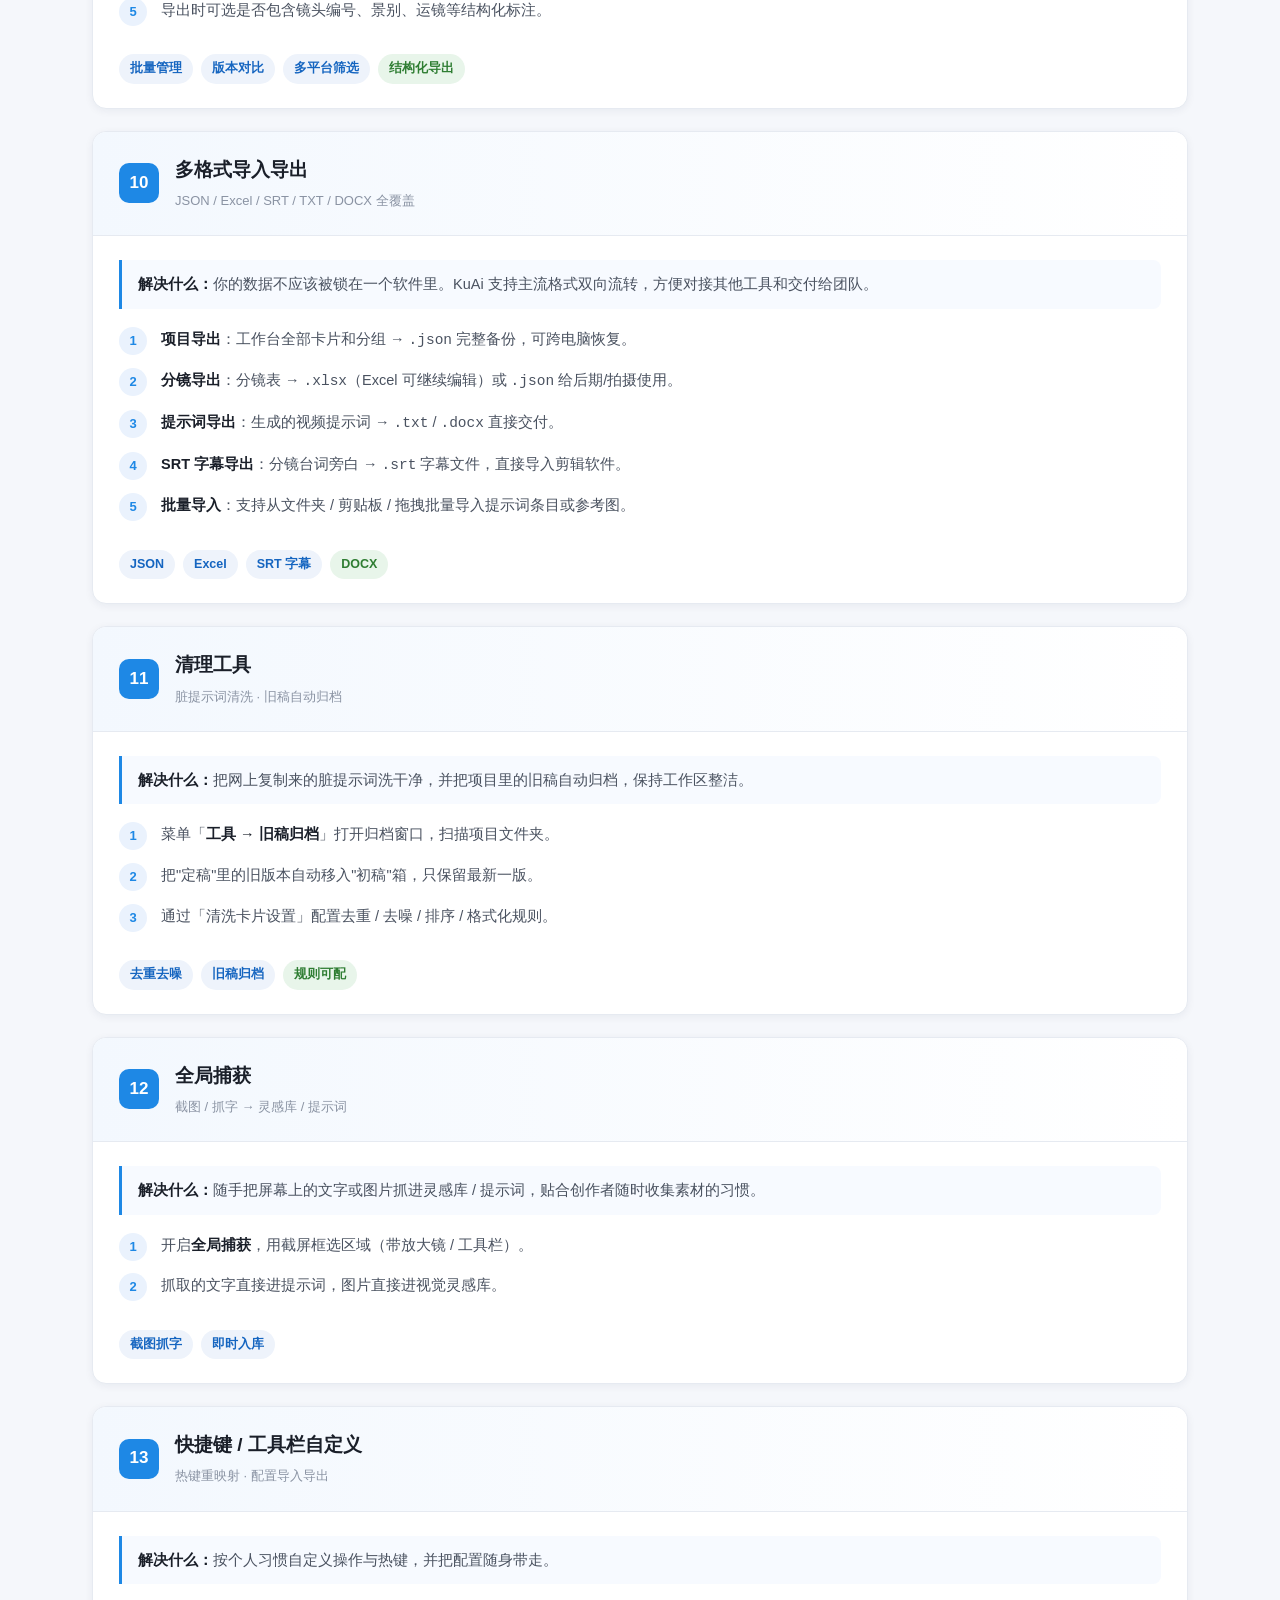
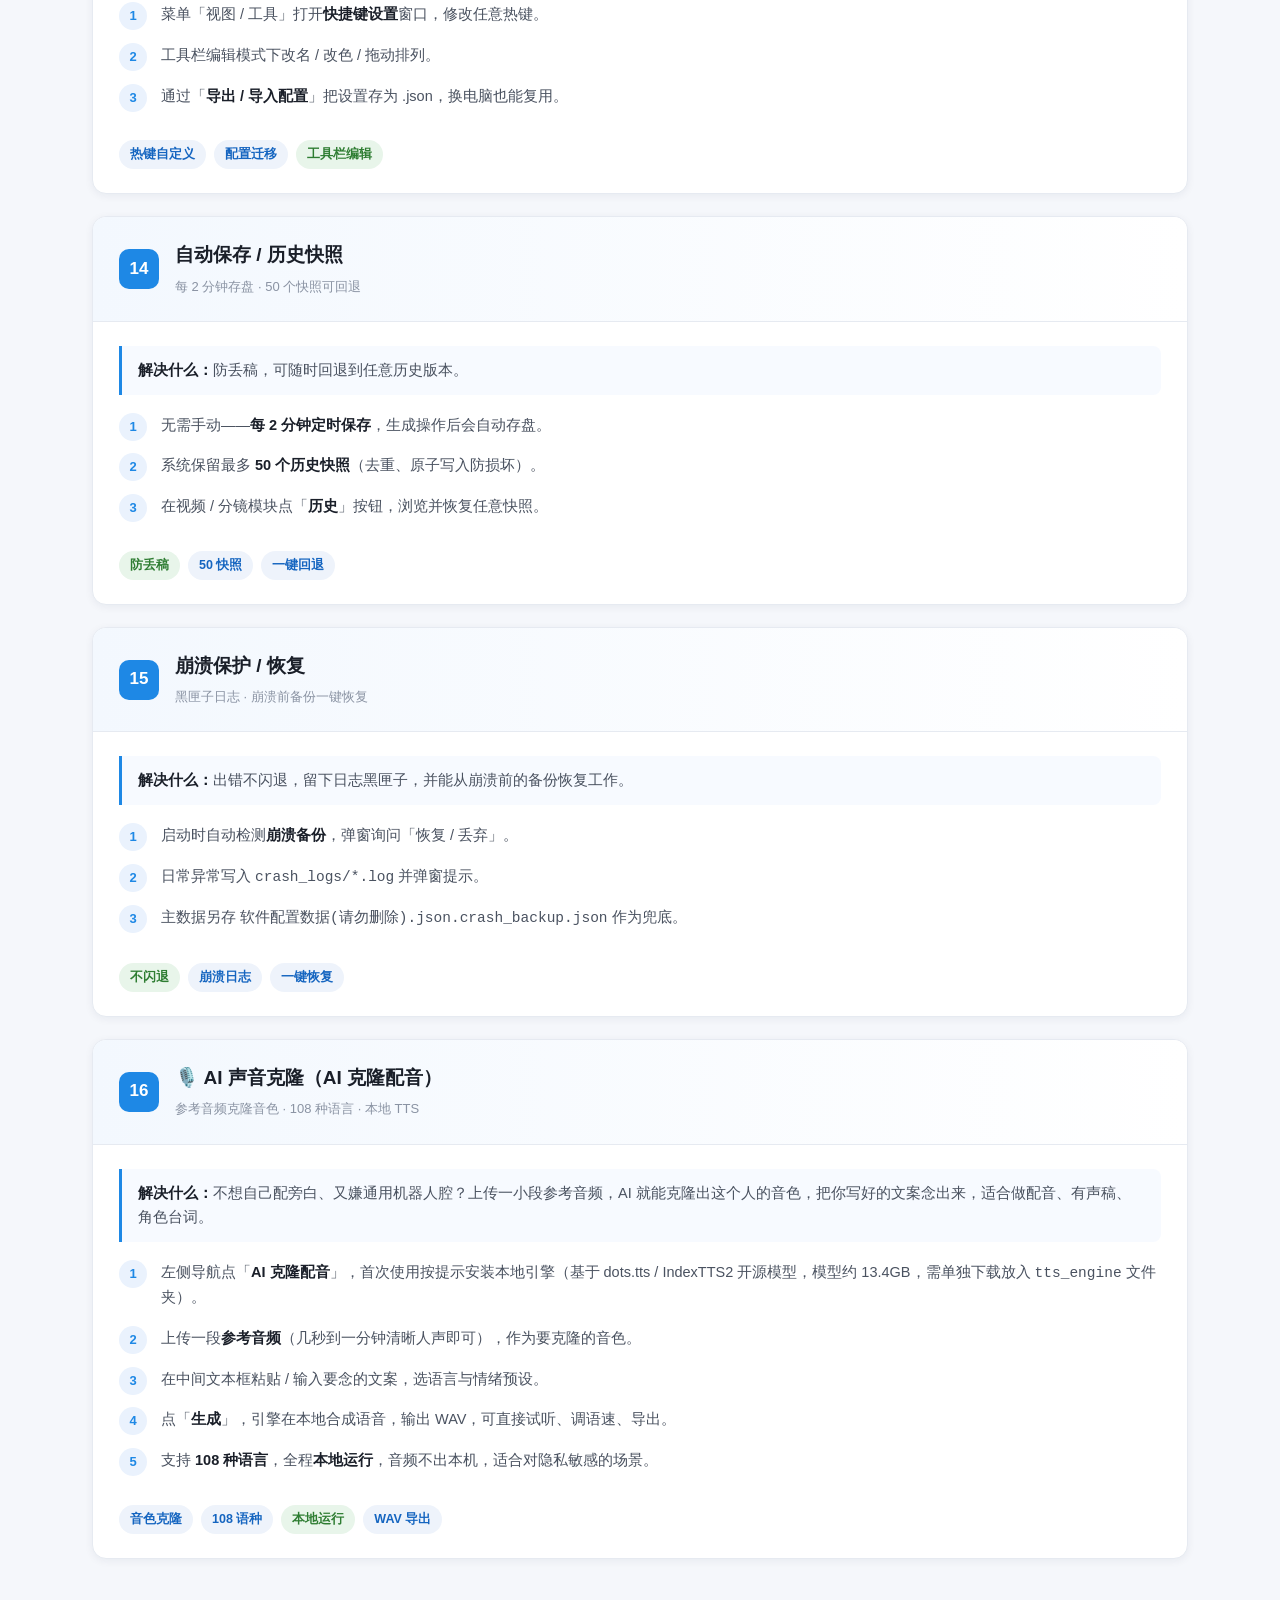
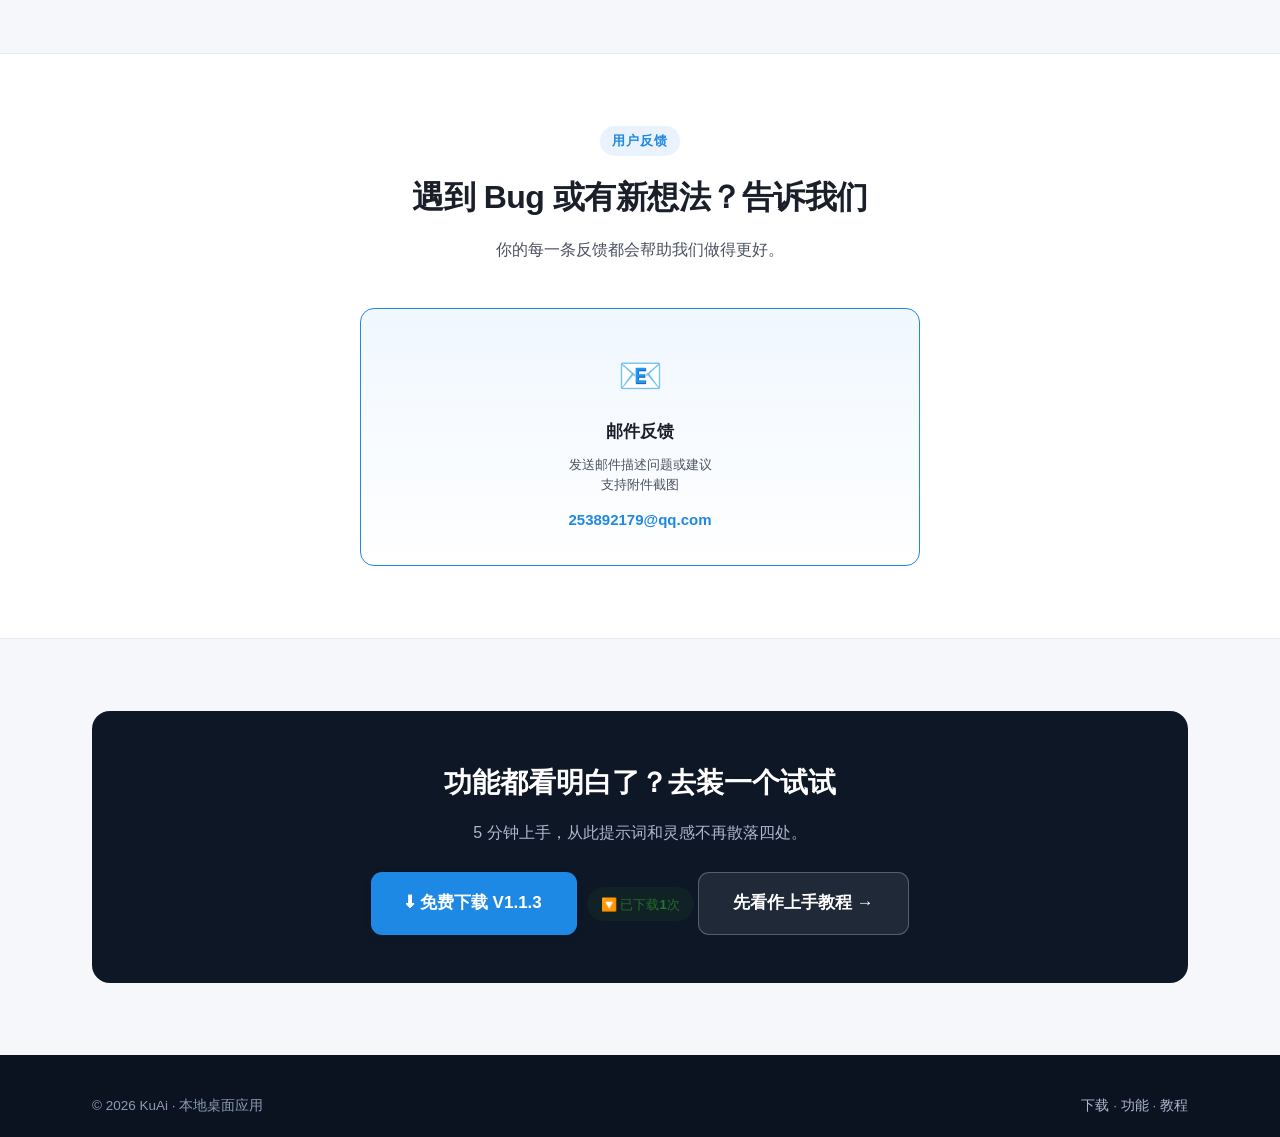
==== commit f03efe66: "发布 v1.1.3：更新官网页面与 version.json" ====
--- a/features.html
+++ b/features.html
@@ -1,336 +1,336 @@
-<!DOCTYPE html>
-<html lang="zh-CN">
-<head>
-<meta charset="UTF-8">
-<meta name="viewport" content="width=device-width, initial-scale=1">
-<title>功能介绍 — KuAi V1.1.2</title>
-<meta name="description" content="16 大功能模块详解：提示词管理、AI中英互译、视频提示词生成、智能分镜、视觉灵感库、全网采集、预设模板、API设置、清理工具、自动保存、崩溃恢复、全局捕获、快捷键自定义、多格式导入导出、视频提示词导出工作台、AI 声音克隆。">
-<meta name="theme-color" content="#0e1726">
-<meta property="og:title" content="KuAi 功能介绍 — 16 大功能模块全解">
-<meta property="og:description" content="从灵感收集到成片脚本，提示词管理、AI中英互译、视频提示词生成、智能分镜、视觉灵感库、AI 声音克隆等 16 个模块怎么用，一目了然。">
-<meta property="og:type" content="website">
-<meta property="og:url" content="https://yichenzi016-spec.github.io/KuAi/features.html">
-<meta name="twitter:card" content="summary_large_image">
-<link rel="stylesheet" href="assets/style.css">
-</head>
-<body>
-
-<nav class="nav">
-  <div class="nav-inner">
-    <a class="brand" href="index.html">
-      <img src="assets/logo1.png" alt="KuAi" class="logo-img">
-      <span>KuAi<small data-version>V1.1.2</small></span>
-    </a>
-    <button class="nav-toggle">☰</button>
-    <div class="nav-links">
-      <a href="index.html">下载</a>
-      <a href="features.html" class="active">功能介绍</a>
-      <a href="guide.html">上手教程</a>
-      <a href="index.html#faq">常见问题</a>
-      <a href="index.html#feedback">意见反馈</a>
-      <a href="index.html#download" class="nav-cta">立即下载</a>
-    </div>
-  </div>
-</nav>
-
-<header class="hero" style="padding:70px 0 58px;">
-  <div class="hero-inner">
-    <span class="badge"><span class="dot"></span> 16 个模块 · 一个工作台</span>
-    <h1>功能<span class="grad">全解</span></h1>
-    <p class="lead">从灵感收集到成片脚本，每个模块该怎么用，一目了然。<br><span style="font-size:14px;opacity:0.7;">更多功能请自行探索 ↓</span></p>
-  </div>
-</header>
-
-<section style="padding-top:54px;">
-  <div class="wrap">
-
-    <!-- 1. 引擎设置（先用） -->
-    <div class="feat">
-      <div class="feat-head"><div class="feat-no">1</div><div class="t"><h3>API / 翻译引擎设置</h3><span>13 家大模型 · 本地 Ollama 免 Key</span></div></div>
-      <div class="feat-body">
-        <div class="solve"><b>解决什么：</b>集中配置用哪个大模型、填 Key / 地址 / 模型名，也支持完全离线的本地模型。</div>
-        <ul class="steps">
-          <li>主界面点 🌐 或菜单「<b>工具 → 翻译/润色引擎设置</b>」。</li>
-          <li>选择引擎，填写对应 <b>Key / URL / 模型名</b>（豆包还需 Endpoint ID；百度翻译只需 AppID / Secret）。</li>
-          <li>选 <b>Ollama</b> 可本地运行，免 API Key，数据不出本机。</li>
-          <li>支持 DeepSeek、通义千问、Kimi、豆包、智谱、MiniMax、零一万物、讯飞星火、腾讯混元、百度千帆、百度翻译、Ollama、OpenAI 兼容。</li>
-        </ul>
-        <div class="tags"><span class="tag">13 引擎</span><span class="tag g">Ollama 本地</span><span class="tag">统一配置</span></div>
-      </div>
-    </div>
-
-    <!-- 2. 工作台 -->
-    <div class="feat">
-      <div class="feat-head"><div class="feat-no">2</div><div class="t"><h3>工作台 · 提示词项目管理</h3><span>卡片 / 分组 · 拖拽 · 搜索 · 撤销重做</span></div></div>
-      <div class="feat-body">
-        <div class="solve"><b>解决什么：</b>把零散的提示词集中管理，像文件夹一样分层归类、复用与检索，不再散落在记事本和聊天记录里。</div>
-        <ul class="steps">
-          <li>左侧导航点「<b>工作台</b>」，看到卡片网格与分组树。</li>
-          <li>点「新建卡片」添加单条提示词；点「新建分组」建立文件夹归类。</li>
-          <li>用鼠标<b>框选</b>多选，右键复制 / 粘贴 / 剪切 / 删除 / 重命名 / 改色。</li>
-          <li>开启工具栏编辑模式，可<b>拖动重排</b>、改名、改色、改大小、隐藏。</li>
-          <li>搜索框支持 <code>#标签</code> 与日期区间筛选，快速定位历史提示词。</li>
-          <li>选中卡片可一键「<b>发送到分镜 / 视频</b>」，跨模块联动。</li>
-        </ul>
-        <div class="tags"><span class="tag">卡片网格</span><span class="tag">分组树</span><span class="tag">拖拽重排</span><span class="tag g">撤销/重做</span></div>
-      </div>
-    </div>
-
-    <!-- 3. 全网采集 -->
-    <div class="feat">
-      <div class="feat-head"><div class="feat-no">3</div><div class="t"><h3>全网采集</h3><span>一键抓取 · AI 清洗入库 · 提示词反推</span></div></div>
-      <div class="feat-body">
-        <div class="solve"><b>解决什么：</b>手动在网上找参考素材太慢？全网采集帮你批量抓取目标平台的内容，自动清洗去噪后 AI 反推成可复用的提示词，直接进入灵感库或提示词库。</div>
-        <ul class="steps">
-          <li>导航点「<b>全网采集</b>」，输入目标网址或关键词。</li>
-          <li>选择采集范围：单页内容 / 搜索结果列表 / 指定平台的素材池。</li>
-          <li>点「<b>开始采集</b>」，自动抓取文本、图片、元数据，智能过滤广告和无关内容。</li>
-          <li>抓取结果支持<b>预览 / 筛选 / 编辑</b>，确认后一键发送到视觉灵感库或提示词编辑器。</li>
-          <li>可选开启 <b>AI 自动反推</b>：对采集到的图片/文案实时调用大模型生成中英文提示词。</li>
-          <li>支持<b>定时任务</b>：设置采集计划，定期自动更新灵感库内容。</li>
-        </ul>
-        <div class="tags"><span class="tag">批量抓取</span><span class="tag">AI 反推</span><span class="tag">定时任务</span><span class="tag g">多平台</span></div>
-      </div>
-    </div>
-
-    <!-- 4. 视觉灵感库 -->
-    <div class="feat">
-      <div class="feat-head"><div class="feat-no">4</div><div class="t"><h3>视觉灵感库</h3><span>参考图分类 · AI 反推提示词 · 虚拟滚动</span></div></div>
-      <div class="feat-body">
-        <div class="solve"><b>解决什么：</b>把参考图当"灵感图书馆"按风格归档，AI 一键反推出中英文提示词，大图库也不卡。</div>
-        <ul class="steps">
-          <li>导航点「<b>视觉灵感</b>」，左侧 9 大分类 + 收件箱，右侧缩略图画廊。</li>
-          <li>点图片看大图，支持缩放 / 平移；点「<b>AI 分析</b>」用通义千问提取中英文提示词。</li>
-          <li>复制 cn / en、加标签、收藏，或<b>拖拽</b>归类到分类。</li>
-          <li>批量导入图片文件 / 文件夹 / 剪贴板，框选多选后批量导出。</li>
-          <li>一键把图片「发送到编辑器」继续加工。</li>
-        </ul>
-        <div class="tags"><span class="tag">9 大分类</span><span class="tag">AI 反推</span><span class="tag">拖拽归类</span><span class="tag g">虚拟滚动</span></div>
-      </div>
-    </div>
-
-    <!-- 5. 提示词编辑器 -->
-    <div class="feat">
-      <div class="feat-head"><div class="feat-no">5</div><div class="t"><h3>提示词编辑器 · 中英互译 / AI 润色 / 变量</h3><span>双语维护 · 一键翻译 · 智能变量</span></div></div>
-      <div class="feat-body">
-        <div class="solve"><b>解决什么：</b>逐条打磨提示词，中英文双语维护，AI 扩写润色，把重复内容做成可复用变量。</div>
-        <ul class="steps">
-          <li><b>双击卡片</b>打开编辑窗，上下两栏分别是中文 / 英文提示词。</li>
-          <li>点 <b>⇄ 翻译</b> 调用当前引擎做中英互译，无需切换软件。</li>
-          <li>点 <b>✨ 一键润色</b>，可打开润色设置调整风格（电影感 / 写实 / 简洁等）。</li>
-          <li>点 <b>🔮 AI 识别变量</b>，自动把人名 / 日期 / 金额等提取为 <code>{{变量}}</code> 填空槽。</li>
-          <li>也可手动插入 <code>{{}}</code> 槽位，配合预设模板批量套用。</li>
-          <li>支持 <code>Ctrl+S</code> 保存、一键复制 / 清空。</li>
-        </ul>
-        <div class="tags"><span class="tag">中英双语</span><span class="tag">AI 润色</span><span class="tag g">变量槽</span><span class="tag">模板套用</span></div>
-      </div>
-    </div>
-
-    <!-- 6. 预设模板系统 -->
-    <div class="feat">
-      <div class="feat-head"><div class="feat-no">6</div><div class="t"><h3>预设模板系统</h3><span>可复用提示词模板 · 分类管理</span></div></div>
-      <div class="feat-body">
-        <div class="solve"><b>解决什么：</b>把高质量提示词做成可复用模板，分类管理、一键套用，减少重复劳动。</div>
-        <ul class="steps">
-          <li>在编辑器顶部预设条，点分类胶囊即可<b>套用</b>到中文 / 英文栏（左键填中文、右键填英文）。</li>
-          <li>点「<b>➕</b>」新增自定义分类与模板。</li>
-          <li>点「<b>🔄</b>」一键还原默认预设库。</li>
-          <li>内置「画质构图 / 镜头视角 / 运镜方式 / 风格滤镜」四大默认分组。</li>
-        </ul>
-        <div class="tags"><span class="tag">模板套用</span><span class="tag">自定义分类</span><span class="tag g">默认库</span></div>
-      </div>
-    </div>
-
-    <!-- 7. 智能分镜（核心） -->
-    <div class="feat">
-      <div class="feat-head"><div class="feat-no">7</div><div class="t"><h3>⭐ 智能分镜</h3><span>AI 编剧 · 可编辑分镜表 · 一致性锁定</span></div></div>
-      <div class="feat-body">
-        <div class="solve"><b>解决什么：</b>AI 自动写分镜 + 类 Excel 可编辑表格，并自动保证角色 / 场景 / 道具跨镜头一致性，避免成片"换脸漂移"。</div>
-        <ul class="steps">
-          <li>导航点「<b>智能分镜</b>」，输入创意点「<b>一键生成</b>」。</li>
-          <li>系统并行提取<b>角色</b>与<b>场景</b>，再生成每镜的镜头编号、景别、运镜、台词旁白、时长、备注。</li>
-          <li>表格可直接<b>编辑任意单元格</b>，拖拽调整顺序。</li>
-          <li>上传<b>参考图资产</b>：角色图控身份 / 服装，场景图控环境，道具图控道具，防漂移。</li>
-          <li>导出为 <b>.xlsx</b>（默认）或 <b>.json</b> 交付拍摄 / 制作。</li>
-        </ul>
-        <div class="tags"><span class="tag">AI 编剧</span><span class="tag">分镜表编辑</span><span class="tag g">一致性锁定</span><span class="tag">参考图资产</span></div>
-      </div>
-    </div>
-
-    <!-- 8. 视频提示词生成（核心） -->
-    <div class="feat">
-      <div class="feat-head"><div class="feat-no">8</div><div class="t"><h3>⭐ 视频提示词生成</h3><span>文案 → 即梦/可灵/Seedance/Veo 镜头级提示词</span></div></div>
-      <div class="feat-body">
-        <div class="solve"><b>解决什么：</b>将一段文案自动拆解为可直接粘贴到各视频平台的镜头级提示词，省去逐条手写。</div>
-        <ul class="steps">
-          <li>导航点「<b>视频提示词</b>」，左面板选参数、右面板粘贴文案。</li>
-          <li>点「<b>生成</b>」，支持多维度组合：输出格式、时间格式、内容密度、模型适配、画幅（16:9 / 9:16 / 1:1 / 21:9）、语言、控制强度。</li>
-          <li>可「<b>导入文本</b>」批量读入，或点「查看示例」参考格式。</li>
-          <li>生成后「<b>复制输出</b>」或「<b>导出</b>」为 .txt / .docx。</li>
-          <li>用「模型连通性检测」确认当前 API 配置可用。</li>
-        </ul>
-        <div class="tags"><span class="tag">文案拆镜头</span><span class="tag">多平台适配</span><span class="tag">画幅/密度可调</span><span class="tag g">一键导出</span></div>
-      </div>
-    </div>
-
-    <!-- 9. 视频提示词导出工作台 -->
-    <div class="feat">
-      <div class="feat-head"><div class="feat-no">9</div><div class="t"><h3>视频提示词导出工作台</h3><span>批量管理 · 多版本对比 · 一键交付</span></div></div>
-      <div class="feat-body">
-        <div class="solve"><b>解决什么：</b>生成了大量视频提示词后怎么管？导出工作台提供集中管理、多版本对比、按场景筛选的能力，让交付更专业。</div>
-        <ul class="steps">
-          <li>导航点「<b>视频提示词导出</b>」，查看所有已生成的提示词集合。</li>
-          <li>按<b>输出平台</b>（即梦/可灵/Seedance/Veo/Runway）、画幅、时间格式筛选和排序。</li>
-          <li>支持<b>多版本并排对比</b>：同一文案在不同参数下的输出差异一目了然。</li>
-          <li>选中需要的条目，<b>批量导出</b>为 .txt / .docx 或直接复制到剪贴板。</li>
-          <li>导出时可选是否包含镜头编号、景别、运镜等结构化标注。</li>
-        </ul>
-        <div class="tags"><span class="tag">批量管理</span><span class="tag">版本对比</span><span class="tag">多平台筛选</span><span class="tag g">结构化导出</span></div>
-      </div>
-    </div>
-
-    <!-- 10. 多格式导入导出 -->
-    <div class="feat">
-      <div class="feat-head"><div class="feat-no">10</div><div class="t"><h3>多格式导入导出</h3><span>JSON / Excel / SRT / TXT / DOCX 全覆盖</span></div></div>
-      <div class="feat-body">
-        <div class="solve"><b>解决什么：</b>你的数据不应该被锁在一个软件里。KuAi 支持主流格式双向流转，方便对接其他工具和交付给团队。</div>
-        <ul class="steps">
-          <li><b>项目导出</b>：工作台全部卡片和分组 → <code>.json</code> 完整备份，可跨电脑恢复。</li>
-          <li><b>分镜导出</b>：分镜表 → <code>.xlsx</code>（Excel 可继续编辑）或 <code>.json</code> 给后期/拍摄使用。</li>
-          <li><b>提示词导出</b>：生成的视频提示词 → <code>.txt</code> / <code>.docx</code> 直接交付。</li>
-          <li><b>SRT 字幕导出</b>：分镜台词旁白 → <code>.srt</code> 字幕文件，直接导入剪辑软件。</li>
-          <li><b>批量导入</b>：支持从文件夹 / 剪贴板 / 拖拽批量导入提示词条目或参考图。</li>
-        </ul>
-        <div class="tags"><span class="tag">JSON</span><span class="tag">Excel</span><span class="tag">SRT 字幕</span><span class="tag g">DOCX</span></div>
-      </div>
-    </div>
-
-    <!-- 11. 清理工具 -->
-    <div class="feat">
-      <div class="feat-head"><div class="feat-no">11</div><div class="t"><h3>清理工具</h3><span>脏提示词清洗 · 旧稿自动归档</span></div></div>
-      <div class="feat-body">
-        <div class="solve"><b>解决什么：</b>把网上复制来的脏提示词洗干净，并把项目里的旧稿自动归档，保持工作区整洁。</div>
-        <ul class="steps">
-          <li>菜单「<b>工具 → 旧稿归档</b>」打开归档窗口，扫描项目文件夹。</li>
-          <li>把"定稿"里的旧版本自动移入"初稿"箱，只保留最新一版。</li>
-          <li>通过「清洗卡片设置」配置去重 / 去噪 / 排序 / 格式化规则。</li>
-        </ul>
-        <div class="tags"><span class="tag">去重去噪</span><span class="tag">旧稿归档</span><span class="tag g">规则可配</span></div>
-      </div>
-    </div>
-
-    <!-- 12. 全局捕获 -->
-    <div class="feat">
-      <div class="feat-head"><div class="feat-no">12</div><div class="t"><h3>全局捕获</h3><span>截图 / 抓字 → 灵感库 / 提示词</span></div></div>
-      <div class="feat-body">
-        <div class="solve"><b>解决什么：</b>随手把屏幕上的文字或图片抓进灵感库 / 提示词，贴合创作者随时收集素材的习惯。</div>
-        <ul class="steps">
-          <li>开启<b>全局捕获</b>，用截屏框选区域（带放大镜 / 工具栏）。</li>
-          <li>抓取的文字直接进提示词，图片直接进视觉灵感库。</li>
-        </ul>
-        <div class="tags"><span class="tag">截图抓字</span><span class="tag">即时入库</span></div>
-      </div>
-    </div>
-
-    <!-- 13. 快捷键自定义 -->
-    <div class="feat">
-      <div class="feat-head"><div class="feat-no">13</div><div class="t"><h3>快捷键 / 工具栏自定义</h3><span>热键重映射 · 配置导入导出</span></div></div>
-      <div class="feat-body">
-        <div class="solve"><b>解决什么：</b>按个人习惯自定义操作与热键，并把配置随身带走。</div>
-        <ul class="steps">
-          <li>菜单「视图 / 工具」打开<b>快捷键设置</b>窗口，修改任意热键。</li>
-          <li>工具栏编辑模式下改名 / 改色 / 拖动排列。</li>
-          <li>通过「<b>导出 / 导入配置</b>」把设置存为 .json，换电脑也能复用。</li>
-        </ul>
-        <div class="tags"><span class="tag">热键自定义</span><span class="tag">配置迁移</span><span class="tag g">工具栏编辑</span></div>
-      </div>
-    </div>
-
-    <!-- 14. 自动保存/快照 -->
-    <div class="feat">
-      <div class="feat-head"><div class="feat-no">14</div><div class="t"><h3>自动保存 / 历史快照</h3><span>每 2 分钟存盘 · 50 个快照可回退</span></div></div>
-      <div class="feat-body">
-        <div class="solve"><b>解决什么：</b>防丢稿，可随时回退到任意历史版本。</div>
-        <ul class="steps">
-          <li>无需手动——<b>每 2 分钟定时保存</b>，生成操作后会自动存盘。</li>
-          <li>系统保留最多 <b>50 个历史快照</b>（去重、原子写入防损坏）。</li>
-          <li>在视频 / 分镜模块点「<b>历史</b>」按钮，浏览并恢复任意快照。</li>
-        </ul>
-        <div class="tags"><span class="tag g">防丢稿</span><span class="tag">50 快照</span><span class="tag">一键回退</span></div>
-      </div>
-    </div>
-
-    <!-- 15. 崩溃保护 -->
-    <div class="feat">
-      <div class="feat-head"><div class="feat-no">15</div><div class="t"><h3>崩溃保护 / 恢复</h3><span>黑匣子日志 · 崩溃前备份一键恢复</span></div></div>
-      <div class="feat-body">
-        <div class="solve"><b>解决什么：</b>出错不闪退，留下日志黑匣子，并能从崩溃前的备份恢复工作。</div>
-        <ul class="steps">
-          <li>启动时自动检测<b>崩溃备份</b>，弹窗询问「恢复 / 丢弃」。</li>
-          <li>日常异常写入 <code>crash_logs/*.log</code> 并弹窗提示。</li>
-          <li>主数据另存 <code>软件配置数据(请勿删除).json.crash_backup.json</code> 作为兜底。</li>
-        </ul>
-        <div class="tags"><span class="tag g">不闪退</span><span class="tag">崩溃日志</span><span class="tag">一键恢复</span></div>
-      </div>
-    </div>
-
-    <!-- 16. AI 声音克隆 -->
-    <div class="feat">
-      <div class="feat-head"><div class="feat-no">16</div><div class="t"><h3>🎙️ AI 声音克隆（AI 克隆配音）</h3><span>参考音频克隆音色 · 108 种语言 · 本地 TTS</span></div></div>
-      <div class="feat-body">
-        <div class="solve"><b>解决什么：</b>不想自己配旁白、又嫌通用机器人腔？上传一小段参考音频，AI 就能克隆出这个人的音色，把你写好的文案念出来，适合做配音、有声稿、角色台词。</div>
-        <ul class="steps">
-          <li>左侧导航点「<b>AI 克隆配音</b>」，首次使用按提示安装本地引擎（基于 dots.tts / IndexTTS2 开源模型，模型约 13.4GB，需单独下载放入 <code>tts_engine</code> 文件夹）。</li>
-          <li>上传一段<b>参考音频</b>（几秒到一分钟清晰人声即可），作为要克隆的音色。</li>
-          <li>在中间文本框粘贴 / 输入要念的文案，选语言与情绪预设。</li>
-          <li>点「<b>生成</b>」，引擎在本地合成语音，输出 WAV，可直接试听、调语速、导出。</li>
-          <li>支持 <b>108 种语言</b>，全程<b>本地运行</b>，音频不出本机，适合对隐私敏感的场景。</li>
-        </ul>
-        <div class="tags"><span class="tag">音色克隆</span><span class="tag">108 语种</span><span class="tag g">本地运行</span><span class="tag">WAV 导出</span></div>
-      </div>
-    </div>
-
-  </div>
-</section>
-
-<section id="feedback" style="background:#fff;border-top:1px solid var(--border);border-bottom:1px solid var(--border);">
-  <div class="wrap">
-    <div class="section-head">
-      <span class="eyebrow">用户反馈</span>
-      <h2>遇到 Bug 或有新想法？告诉我们</h2>
-      <p>你的每一条反馈都会帮助我们做得更好。</p>
-    </div>
-    <!-- 反馈卡片（仅邮件，重新排版为单卡居中） -->
-    <div class="fb-grid" style="max-width:560px;margin:0 auto;grid-template-columns:1fr;">
-      <div class="fb-card fb-card-primary" style="text-align:center;padding:36px 32px 32px;">
-        <div class="fb-icon">📧</div>
-        <h3>邮件反馈</h3>
-        <p style="font-size:13px;margin-bottom:10px;">发送邮件描述问题或建议<br>支持附件截图</p>
-        <a href="mailto:253892179@qq.com" style="font-size:15px;font-weight:600;color:var(--primary);text-decoration:none;">253892179@qq.com</a>
-      </div>
-    </div>
-  </div>
-</section>
-
-<section>
-  <div class="wrap">
-    <div class="foot-cta">
-      <h2>功能都看明白了？去装一个试试</h2>
-      <p>5 分钟上手，从此提示词和灵感不再散落四处。</p>
-      <a href="https://gitee.com/kuai061102/kuai-release/releases/download/v1.1.2/VideoPromptAssistant-Setup-1.1.2.exe" target="_blank" rel="noopener" data-download="primary" class="btn btn-primary btn-lg">⬇ 免费下载 V1.1.2</a>
-      <a href="guide.html" class="btn btn-ghost btn-lg" style="background:rgba(255,255,255,.08);color:#fff;border-color:rgba(255,255,255,.25);">先看作上手教程 →</a>
-    </div>
-  </div>
-</section>
-
-<footer class="site">
-  <div class="wrap">
-    <div>© <span data-year>2026</span> KuAi · 本地桌面应用</div>
-    <div><a href="index.html">下载</a> · <a href="features.html">功能</a> · <a href="guide.html">教程</a></div>
-  </div>
-</footer>
-
-<script src="assets/script.js"></script>
-<script src="assets/count.js"></script>
-</body>
-</html>
+<!DOCTYPE html>
+<html lang="zh-CN">
+<head>
+<meta charset="UTF-8">
+<meta name="viewport" content="width=device-width, initial-scale=1">
+<title>功能介绍 — KuAi V1.1.3</title>
+<meta name="description" content="16 大功能模块详解：提示词管理、AI中英互译、视频提示词生成、智能分镜、视觉灵感库、全网采集、预设模板、API设置、清理工具、自动保存、崩溃恢复、全局捕获、快捷键自定义、多格式导入导出、视频提示词导出工作台、AI 声音克隆。">
+<meta name="theme-color" content="#0e1726">
+<meta property="og:title" content="KuAi 功能介绍 — 16 大功能模块全解">
+<meta property="og:description" content="从灵感收集到成片脚本，提示词管理、AI中英互译、视频提示词生成、智能分镜、视觉灵感库、AI 声音克隆等 16 个模块怎么用，一目了然。">
+<meta property="og:type" content="website">
+<meta property="og:url" content="https://yichenzi016-spec.github.io/KuAi/features.html">
+<meta name="twitter:card" content="summary_large_image">
+<link rel="stylesheet" href="assets/style.css">
+</head>
+<body>
+
+<nav class="nav">
+  <div class="nav-inner">
+    <a class="brand" href="index.html">
+      <img src="assets/logo1.png" alt="KuAi" class="logo-img">
+      <span>KuAi<small data-version>V1.1.3</small></span>
+    </a>
+    <button class="nav-toggle">☰</button>
+    <div class="nav-links">
+      <a href="index.html">下载</a>
+      <a href="features.html" class="active">功能介绍</a>
+      <a href="guide.html">上手教程</a>
+      <a href="index.html#faq">常见问题</a>
+      <a href="index.html#feedback">意见反馈</a>
+      <a href="index.html#download" class="nav-cta">立即下载</a>
+    </div>
+  </div>
+</nav>
+
+<header class="hero" style="padding:70px 0 58px;">
+  <div class="hero-inner">
+    <span class="badge"><span class="dot"></span> 16 个模块 · 一个工作台</span>
+    <h1>功能<span class="grad">全解</span></h1>
+    <p class="lead">从灵感收集到成片脚本，每个模块该怎么用，一目了然。<br><span style="font-size:14px;opacity:0.7;">更多功能请自行探索 ↓</span></p>
+  </div>
+</header>
+
+<section style="padding-top:54px;">
+  <div class="wrap">
+
+    <!-- 1. 引擎设置（先用） -->
+    <div class="feat">
+      <div class="feat-head"><div class="feat-no">1</div><div class="t"><h3>API / 翻译引擎设置</h3><span>13 家大模型 · 本地 Ollama 免 Key</span></div></div>
+      <div class="feat-body">
+        <div class="solve"><b>解决什么：</b>集中配置用哪个大模型、填 Key / 地址 / 模型名，也支持完全离线的本地模型。</div>
+        <ul class="steps">
+          <li>主界面点 🌐 或菜单「<b>工具 → 翻译/润色引擎设置</b>」。</li>
+          <li>选择引擎，填写对应 <b>Key / URL / 模型名</b>（豆包还需 Endpoint ID；百度翻译只需 AppID / Secret）。</li>
+          <li>选 <b>Ollama</b> 可本地运行，免 API Key，数据不出本机。</li>
+          <li>支持 DeepSeek、通义千问、Kimi、豆包、智谱、MiniMax、零一万物、讯飞星火、腾讯混元、百度千帆、百度翻译、Ollama、OpenAI 兼容。</li>
+        </ul>
+        <div class="tags"><span class="tag">13 引擎</span><span class="tag g">Ollama 本地</span><span class="tag">统一配置</span></div>
+      </div>
+    </div>
+
+    <!-- 2. 工作台 -->
+    <div class="feat">
+      <div class="feat-head"><div class="feat-no">2</div><div class="t"><h3>工作台 · 提示词项目管理</h3><span>卡片 / 分组 · 拖拽 · 搜索 · 撤销重做</span></div></div>
+      <div class="feat-body">
+        <div class="solve"><b>解决什么：</b>把零散的提示词集中管理，像文件夹一样分层归类、复用与检索，不再散落在记事本和聊天记录里。</div>
+        <ul class="steps">
+          <li>左侧导航点「<b>工作台</b>」，看到卡片网格与分组树。</li>
+          <li>点「新建卡片」添加单条提示词；点「新建分组」建立文件夹归类。</li>
+          <li>用鼠标<b>框选</b>多选，右键复制 / 粘贴 / 剪切 / 删除 / 重命名 / 改色。</li>
+          <li>开启工具栏编辑模式，可<b>拖动重排</b>、改名、改色、改大小、隐藏。</li>
+          <li>搜索框支持 <code>#标签</code> 与日期区间筛选，快速定位历史提示词。</li>
+          <li>选中卡片可一键「<b>发送到分镜 / 视频</b>」，跨模块联动。</li>
+        </ul>
+        <div class="tags"><span class="tag">卡片网格</span><span class="tag">分组树</span><span class="tag">拖拽重排</span><span class="tag g">撤销/重做</span></div>
+      </div>
+    </div>
+
+    <!-- 3. 全网采集 -->
+    <div class="feat">
+      <div class="feat-head"><div class="feat-no">3</div><div class="t"><h3>全网采集</h3><span>一键抓取 · AI 清洗入库 · 提示词反推</span></div></div>
+      <div class="feat-body">
+        <div class="solve"><b>解决什么：</b>手动在网上找参考素材太慢？全网采集帮你批量抓取目标平台的内容，自动清洗去噪后 AI 反推成可复用的提示词，直接进入灵感库或提示词库。</div>
+        <ul class="steps">
+          <li>导航点「<b>全网采集</b>」，输入目标网址或关键词。</li>
+          <li>选择采集范围：单页内容 / 搜索结果列表 / 指定平台的素材池。</li>
+          <li>点「<b>开始采集</b>」，自动抓取文本、图片、元数据，智能过滤广告和无关内容。</li>
+          <li>抓取结果支持<b>预览 / 筛选 / 编辑</b>，确认后一键发送到视觉灵感库或提示词编辑器。</li>
+          <li>可选开启 <b>AI 自动反推</b>：对采集到的图片/文案实时调用大模型生成中英文提示词。</li>
+          <li>支持<b>定时任务</b>：设置采集计划，定期自动更新灵感库内容。</li>
+        </ul>
+        <div class="tags"><span class="tag">批量抓取</span><span class="tag">AI 反推</span><span class="tag">定时任务</span><span class="tag g">多平台</span></div>
+      </div>
+    </div>
+
+    <!-- 4. 视觉灵感库 -->
+    <div class="feat">
+      <div class="feat-head"><div class="feat-no">4</div><div class="t"><h3>视觉灵感库</h3><span>参考图分类 · AI 反推提示词 · 虚拟滚动</span></div></div>
+      <div class="feat-body">
+        <div class="solve"><b>解决什么：</b>把参考图当"灵感图书馆"按风格归档，AI 一键反推出中英文提示词，大图库也不卡。</div>
+        <ul class="steps">
+          <li>导航点「<b>视觉灵感</b>」，左侧 9 大分类 + 收件箱，右侧缩略图画廊。</li>
+          <li>点图片看大图，支持缩放 / 平移；点「<b>AI 分析</b>」用通义千问提取中英文提示词。</li>
+          <li>复制 cn / en、加标签、收藏，或<b>拖拽</b>归类到分类。</li>
+          <li>批量导入图片文件 / 文件夹 / 剪贴板，框选多选后批量导出。</li>
+          <li>一键把图片「发送到编辑器」继续加工。</li>
+        </ul>
+        <div class="tags"><span class="tag">9 大分类</span><span class="tag">AI 反推</span><span class="tag">拖拽归类</span><span class="tag g">虚拟滚动</span></div>
+      </div>
+    </div>
+
+    <!-- 5. 提示词编辑器 -->
+    <div class="feat">
+      <div class="feat-head"><div class="feat-no">5</div><div class="t"><h3>提示词编辑器 · 中英互译 / AI 润色 / 变量</h3><span>双语维护 · 一键翻译 · 智能变量</span></div></div>
+      <div class="feat-body">
+        <div class="solve"><b>解决什么：</b>逐条打磨提示词，中英文双语维护，AI 扩写润色，把重复内容做成可复用变量。</div>
+        <ul class="steps">
+          <li><b>双击卡片</b>打开编辑窗，上下两栏分别是中文 / 英文提示词。</li>
+          <li>点 <b>⇄ 翻译</b> 调用当前引擎做中英互译，无需切换软件。</li>
+          <li>点 <b>✨ 一键润色</b>，可打开润色设置调整风格（电影感 / 写实 / 简洁等）。</li>
+          <li>点 <b>🔮 AI 识别变量</b>，自动把人名 / 日期 / 金额等提取为 <code>{{变量}}</code> 填空槽。</li>
+          <li>也可手动插入 <code>{{}}</code> 槽位，配合预设模板批量套用。</li>
+          <li>支持 <code>Ctrl+S</code> 保存、一键复制 / 清空。</li>
+        </ul>
+        <div class="tags"><span class="tag">中英双语</span><span class="tag">AI 润色</span><span class="tag g">变量槽</span><span class="tag">模板套用</span></div>
+      </div>
+    </div>
+
+    <!-- 6. 预设模板系统 -->
+    <div class="feat">
+      <div class="feat-head"><div class="feat-no">6</div><div class="t"><h3>预设模板系统</h3><span>可复用提示词模板 · 分类管理</span></div></div>
+      <div class="feat-body">
+        <div class="solve"><b>解决什么：</b>把高质量提示词做成可复用模板，分类管理、一键套用，减少重复劳动。</div>
+        <ul class="steps">
+          <li>在编辑器顶部预设条，点分类胶囊即可<b>套用</b>到中文 / 英文栏（左键填中文、右键填英文）。</li>
+          <li>点「<b>➕</b>」新增自定义分类与模板。</li>
+          <li>点「<b>🔄</b>」一键还原默认预设库。</li>
+          <li>内置「画质构图 / 镜头视角 / 运镜方式 / 风格滤镜」四大默认分组。</li>
+        </ul>
+        <div class="tags"><span class="tag">模板套用</span><span class="tag">自定义分类</span><span class="tag g">默认库</span></div>
+      </div>
+    </div>
+
+    <!-- 7. 智能分镜（核心） -->
+    <div class="feat">
+      <div class="feat-head"><div class="feat-no">7</div><div class="t"><h3>⭐ 智能分镜</h3><span>AI 编剧 · 可编辑分镜表 · 一致性锁定</span></div></div>
+      <div class="feat-body">
+        <div class="solve"><b>解决什么：</b>AI 自动写分镜 + 类 Excel 可编辑表格，并自动保证角色 / 场景 / 道具跨镜头一致性，避免成片"换脸漂移"。</div>
+        <ul class="steps">
+          <li>导航点「<b>智能分镜</b>」，输入创意点「<b>一键生成</b>」。</li>
+          <li>系统并行提取<b>角色</b>与<b>场景</b>，再生成每镜的镜头编号、景别、运镜、台词旁白、时长、备注。</li>
+          <li>表格可直接<b>编辑任意单元格</b>，拖拽调整顺序。</li>
+          <li>上传<b>参考图资产</b>：角色图控身份 / 服装，场景图控环境，道具图控道具，防漂移。</li>
+          <li>导出为 <b>.xlsx</b>（默认）或 <b>.json</b> 交付拍摄 / 制作。</li>
+        </ul>
+        <div class="tags"><span class="tag">AI 编剧</span><span class="tag">分镜表编辑</span><span class="tag g">一致性锁定</span><span class="tag">参考图资产</span></div>
+      </div>
+    </div>
+
+    <!-- 8. 视频提示词生成（核心） -->
+    <div class="feat">
+      <div class="feat-head"><div class="feat-no">8</div><div class="t"><h3>⭐ 视频提示词生成</h3><span>文案 → 即梦/可灵/Seedance/Veo 镜头级提示词</span></div></div>
+      <div class="feat-body">
+        <div class="solve"><b>解决什么：</b>将一段文案自动拆解为可直接粘贴到各视频平台的镜头级提示词，省去逐条手写。</div>
+        <ul class="steps">
+          <li>导航点「<b>视频提示词</b>」，左面板选参数、右面板粘贴文案。</li>
+          <li>点「<b>生成</b>」，支持多维度组合：输出格式、时间格式、内容密度、模型适配、画幅（16:9 / 9:16 / 1:1 / 21:9）、语言、控制强度。</li>
+          <li>可「<b>导入文本</b>」批量读入，或点「查看示例」参考格式。</li>
+          <li>生成后「<b>复制输出</b>」或「<b>导出</b>」为 .txt / .docx。</li>
+          <li>用「模型连通性检测」确认当前 API 配置可用。</li>
+        </ul>
+        <div class="tags"><span class="tag">文案拆镜头</span><span class="tag">多平台适配</span><span class="tag">画幅/密度可调</span><span class="tag g">一键导出</span></div>
+      </div>
+    </div>
+
+    <!-- 9. 视频提示词导出工作台 -->
+    <div class="feat">
+      <div class="feat-head"><div class="feat-no">9</div><div class="t"><h3>视频提示词导出工作台</h3><span>批量管理 · 多版本对比 · 一键交付</span></div></div>
+      <div class="feat-body">
+        <div class="solve"><b>解决什么：</b>生成了大量视频提示词后怎么管？导出工作台提供集中管理、多版本对比、按场景筛选的能力，让交付更专业。</div>
+        <ul class="steps">
+          <li>导航点「<b>视频提示词导出</b>」，查看所有已生成的提示词集合。</li>
+          <li>按<b>输出平台</b>（即梦/可灵/Seedance/Veo/Runway）、画幅、时间格式筛选和排序。</li>
+          <li>支持<b>多版本并排对比</b>：同一文案在不同参数下的输出差异一目了然。</li>
+          <li>选中需要的条目，<b>批量导出</b>为 .txt / .docx 或直接复制到剪贴板。</li>
+          <li>导出时可选是否包含镜头编号、景别、运镜等结构化标注。</li>
+        </ul>
+        <div class="tags"><span class="tag">批量管理</span><span class="tag">版本对比</span><span class="tag">多平台筛选</span><span class="tag g">结构化导出</span></div>
+      </div>
+    </div>
+
+    <!-- 10. 多格式导入导出 -->
+    <div class="feat">
+      <div class="feat-head"><div class="feat-no">10</div><div class="t"><h3>多格式导入导出</h3><span>JSON / Excel / SRT / TXT / DOCX 全覆盖</span></div></div>
+      <div class="feat-body">
+        <div class="solve"><b>解决什么：</b>你的数据不应该被锁在一个软件里。KuAi 支持主流格式双向流转，方便对接其他工具和交付给团队。</div>
+        <ul class="steps">
+          <li><b>项目导出</b>：工作台全部卡片和分组 → <code>.json</code> 完整备份，可跨电脑恢复。</li>
+          <li><b>分镜导出</b>：分镜表 → <code>.xlsx</code>（Excel 可继续编辑）或 <code>.json</code> 给后期/拍摄使用。</li>
+          <li><b>提示词导出</b>：生成的视频提示词 → <code>.txt</code> / <code>.docx</code> 直接交付。</li>
+          <li><b>SRT 字幕导出</b>：分镜台词旁白 → <code>.srt</code> 字幕文件，直接导入剪辑软件。</li>
+          <li><b>批量导入</b>：支持从文件夹 / 剪贴板 / 拖拽批量导入提示词条目或参考图。</li>
+        </ul>
+        <div class="tags"><span class="tag">JSON</span><span class="tag">Excel</span><span class="tag">SRT 字幕</span><span class="tag g">DOCX</span></div>
+      </div>
+    </div>
+
+    <!-- 11. 清理工具 -->
+    <div class="feat">
+      <div class="feat-head"><div class="feat-no">11</div><div class="t"><h3>清理工具</h3><span>脏提示词清洗 · 旧稿自动归档</span></div></div>
+      <div class="feat-body">
+        <div class="solve"><b>解决什么：</b>把网上复制来的脏提示词洗干净，并把项目里的旧稿自动归档，保持工作区整洁。</div>
+        <ul class="steps">
+          <li>菜单「<b>工具 → 旧稿归档</b>」打开归档窗口，扫描项目文件夹。</li>
+          <li>把"定稿"里的旧版本自动移入"初稿"箱，只保留最新一版。</li>
+          <li>通过「清洗卡片设置」配置去重 / 去噪 / 排序 / 格式化规则。</li>
+        </ul>
+        <div class="tags"><span class="tag">去重去噪</span><span class="tag">旧稿归档</span><span class="tag g">规则可配</span></div>
+      </div>
+    </div>
+
+    <!-- 12. 全局捕获 -->
+    <div class="feat">
+      <div class="feat-head"><div class="feat-no">12</div><div class="t"><h3>全局捕获</h3><span>截图 / 抓字 → 灵感库 / 提示词</span></div></div>
+      <div class="feat-body">
+        <div class="solve"><b>解决什么：</b>随手把屏幕上的文字或图片抓进灵感库 / 提示词，贴合创作者随时收集素材的习惯。</div>
+        <ul class="steps">
+          <li>开启<b>全局捕获</b>，用截屏框选区域（带放大镜 / 工具栏）。</li>
+          <li>抓取的文字直接进提示词，图片直接进视觉灵感库。</li>
+        </ul>
+        <div class="tags"><span class="tag">截图抓字</span><span class="tag">即时入库</span></div>
+      </div>
+    </div>
+
+    <!-- 13. 快捷键自定义 -->
+    <div class="feat">
+      <div class="feat-head"><div class="feat-no">13</div><div class="t"><h3>快捷键 / 工具栏自定义</h3><span>热键重映射 · 配置导入导出</span></div></div>
+      <div class="feat-body">
+        <div class="solve"><b>解决什么：</b>按个人习惯自定义操作与热键，并把配置随身带走。</div>
+        <ul class="steps">
+          <li>菜单「视图 / 工具」打开<b>快捷键设置</b>窗口，修改任意热键。</li>
+          <li>工具栏编辑模式下改名 / 改色 / 拖动排列。</li>
+          <li>通过「<b>导出 / 导入配置</b>」把设置存为 .json，换电脑也能复用。</li>
+        </ul>
+        <div class="tags"><span class="tag">热键自定义</span><span class="tag">配置迁移</span><span class="tag g">工具栏编辑</span></div>
+      </div>
+    </div>
+
+    <!-- 14. 自动保存/快照 -->
+    <div class="feat">
+      <div class="feat-head"><div class="feat-no">14</div><div class="t"><h3>自动保存 / 历史快照</h3><span>每 2 分钟存盘 · 50 个快照可回退</span></div></div>
+      <div class="feat-body">
+        <div class="solve"><b>解决什么：</b>防丢稿，可随时回退到任意历史版本。</div>
+        <ul class="steps">
+          <li>无需手动——<b>每 2 分钟定时保存</b>，生成操作后会自动存盘。</li>
+          <li>系统保留最多 <b>50 个历史快照</b>（去重、原子写入防损坏）。</li>
+          <li>在视频 / 分镜模块点「<b>历史</b>」按钮，浏览并恢复任意快照。</li>
+        </ul>
+        <div class="tags"><span class="tag g">防丢稿</span><span class="tag">50 快照</span><span class="tag">一键回退</span></div>
+      </div>
+    </div>
+
+    <!-- 15. 崩溃保护 -->
+    <div class="feat">
+      <div class="feat-head"><div class="feat-no">15</div><div class="t"><h3>崩溃保护 / 恢复</h3><span>黑匣子日志 · 崩溃前备份一键恢复</span></div></div>
+      <div class="feat-body">
+        <div class="solve"><b>解决什么：</b>出错不闪退，留下日志黑匣子，并能从崩溃前的备份恢复工作。</div>
+        <ul class="steps">
+          <li>启动时自动检测<b>崩溃备份</b>，弹窗询问「恢复 / 丢弃」。</li>
+          <li>日常异常写入 <code>crash_logs/*.log</code> 并弹窗提示。</li>
+          <li>主数据另存 <code>软件配置数据(请勿删除).json.crash_backup.json</code> 作为兜底。</li>
+        </ul>
+        <div class="tags"><span class="tag g">不闪退</span><span class="tag">崩溃日志</span><span class="tag">一键恢复</span></div>
+      </div>
+    </div>
+
+    <!-- 16. AI 声音克隆 -->
+    <div class="feat">
+      <div class="feat-head"><div class="feat-no">16</div><div class="t"><h3>🎙️ AI 声音克隆（AI 克隆配音）</h3><span>参考音频克隆音色 · 108 种语言 · 本地 TTS</span></div></div>
+      <div class="feat-body">
+        <div class="solve"><b>解决什么：</b>不想自己配旁白、又嫌通用机器人腔？上传一小段参考音频，AI 就能克隆出这个人的音色，把你写好的文案念出来，适合做配音、有声稿、角色台词。</div>
+        <ul class="steps">
+          <li>左侧导航点「<b>AI 克隆配音</b>」，首次使用按提示安装本地引擎（基于 dots.tts / IndexTTS2 开源模型，模型约 13.4GB，需单独下载放入 <code>tts_engine</code> 文件夹）。</li>
+          <li>上传一段<b>参考音频</b>（几秒到一分钟清晰人声即可），作为要克隆的音色。</li>
+          <li>在中间文本框粘贴 / 输入要念的文案，选语言与情绪预设。</li>
+          <li>点「<b>生成</b>」，引擎在本地合成语音，输出 WAV，可直接试听、调语速、导出。</li>
+          <li>支持 <b>108 种语言</b>，全程<b>本地运行</b>，音频不出本机，适合对隐私敏感的场景。</li>
+        </ul>
+        <div class="tags"><span class="tag">音色克隆</span><span class="tag">108 语种</span><span class="tag g">本地运行</span><span class="tag">WAV 导出</span></div>
+      </div>
+    </div>
+
+  </div>
+</section>
+
+<section id="feedback" style="background:#fff;border-top:1px solid var(--border);border-bottom:1px solid var(--border);">
+  <div class="wrap">
+    <div class="section-head">
+      <span class="eyebrow">用户反馈</span>
+      <h2>遇到 Bug 或有新想法？告诉我们</h2>
+      <p>你的每一条反馈都会帮助我们做得更好。</p>
+    </div>
+    <!-- 反馈卡片（仅邮件，重新排版为单卡居中） -->
+    <div class="fb-grid" style="max-width:560px;margin:0 auto;grid-template-columns:1fr;">
+      <div class="fb-card fb-card-primary" style="text-align:center;padding:36px 32px 32px;">
+        <div class="fb-icon">📧</div>
+        <h3>邮件反馈</h3>
+        <p style="font-size:13px;margin-bottom:10px;">发送邮件描述问题或建议<br>支持附件截图</p>
+        <a href="mailto:253892179@qq.com" style="font-size:15px;font-weight:600;color:var(--primary);text-decoration:none;">253892179@qq.com</a>
+      </div>
+    </div>
+  </div>
+</section>
+
+<section>
+  <div class="wrap">
+    <div class="foot-cta">
+      <h2>功能都看明白了？去装一个试试</h2>
+      <p>5 分钟上手，从此提示词和灵感不再散落四处。</p>
+      <a href="https://gitee.com/kuai061102/kuai-release/releases/download/v1.1.3/VideoPromptAssistant-Setup-1.1.3.exe" target="_blank" rel="noopener" data-download="primary" class="btn btn-primary btn-lg">⬇ 免费下载 V1.1.3</a>
+      <a href="guide.html" class="btn btn-ghost btn-lg" style="background:rgba(255,255,255,.08);color:#fff;border-color:rgba(255,255,255,.25);">先看作上手教程 →</a>
+    </div>
+  </div>
+</section>
+
+<footer class="site">
+  <div class="wrap">
+    <div>© <span data-year>2026</span> KuAi · 本地桌面应用</div>
+    <div><a href="index.html">下载</a> · <a href="features.html">功能</a> · <a href="guide.html">教程</a></div>
+  </div>
+</footer>
+
+<script src="assets/script.js"></script>
+<script src="assets/count.js"></script>
+</body>
+</html>
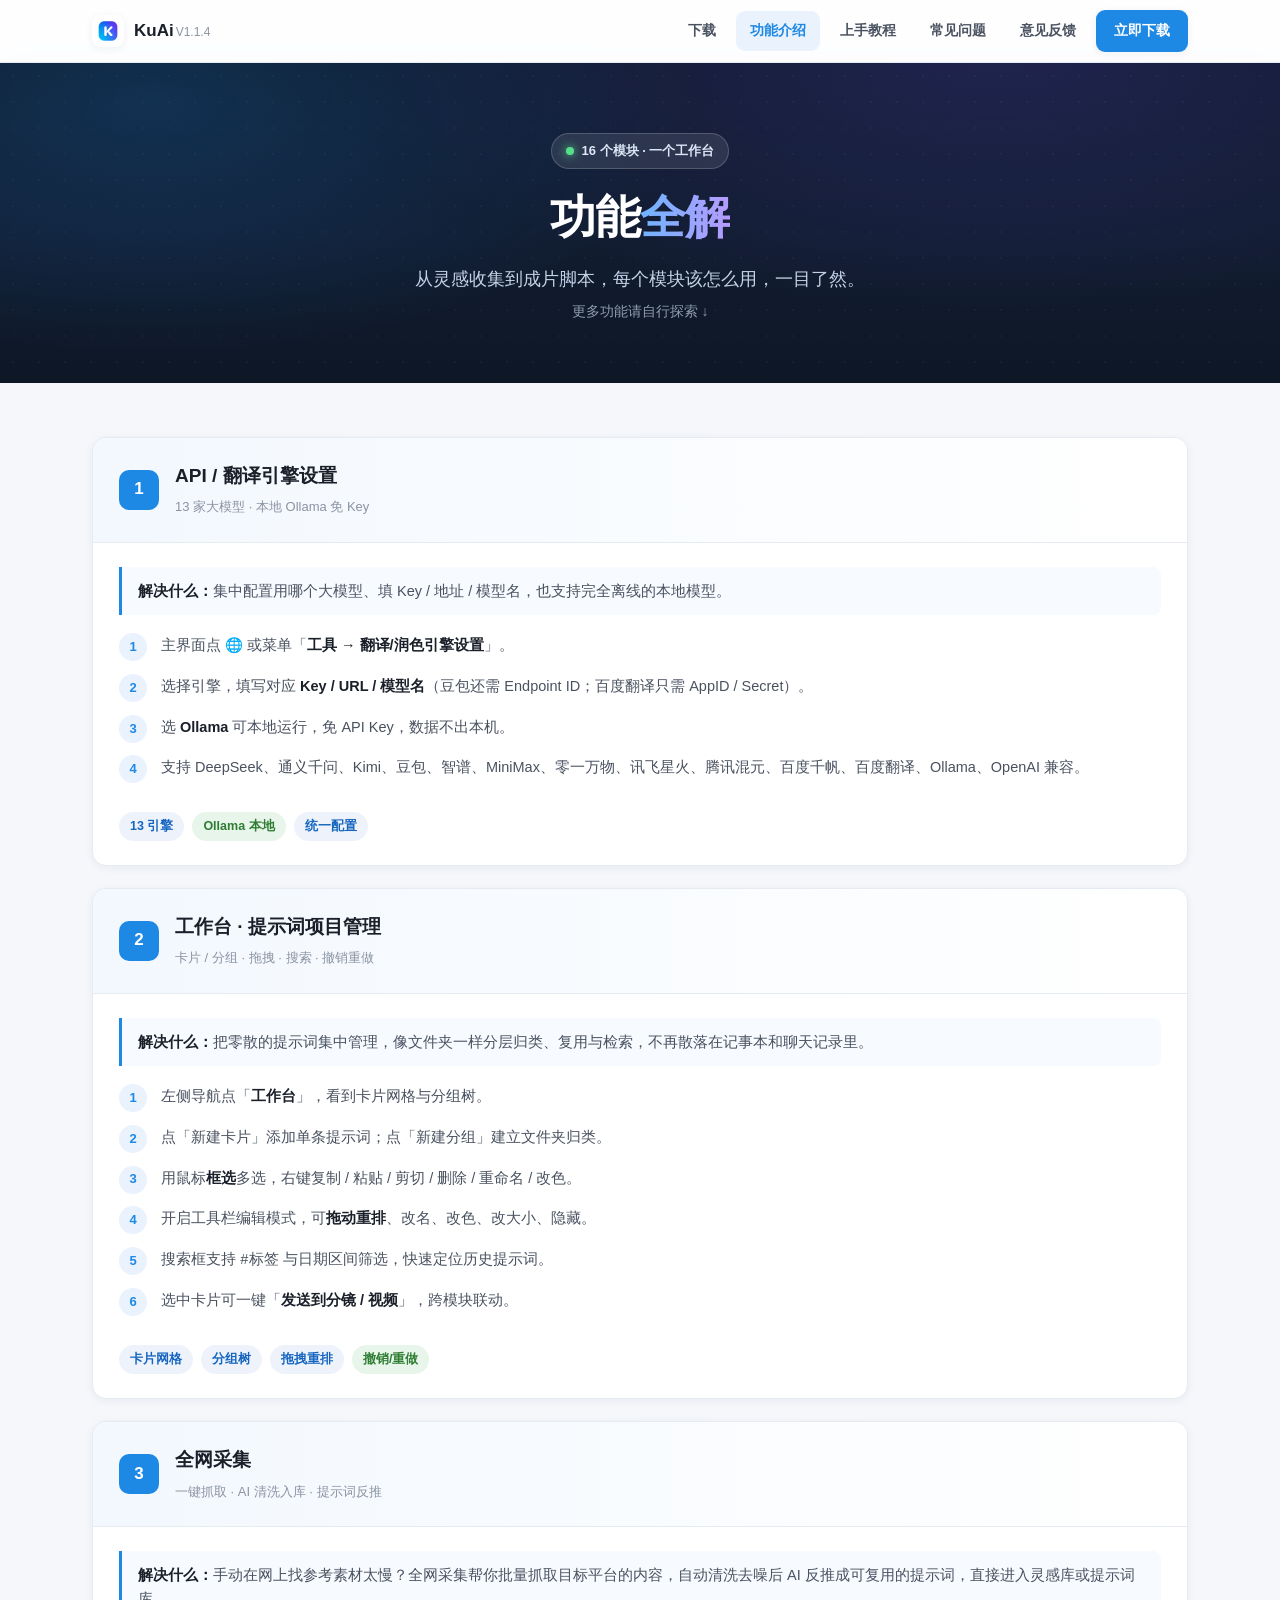
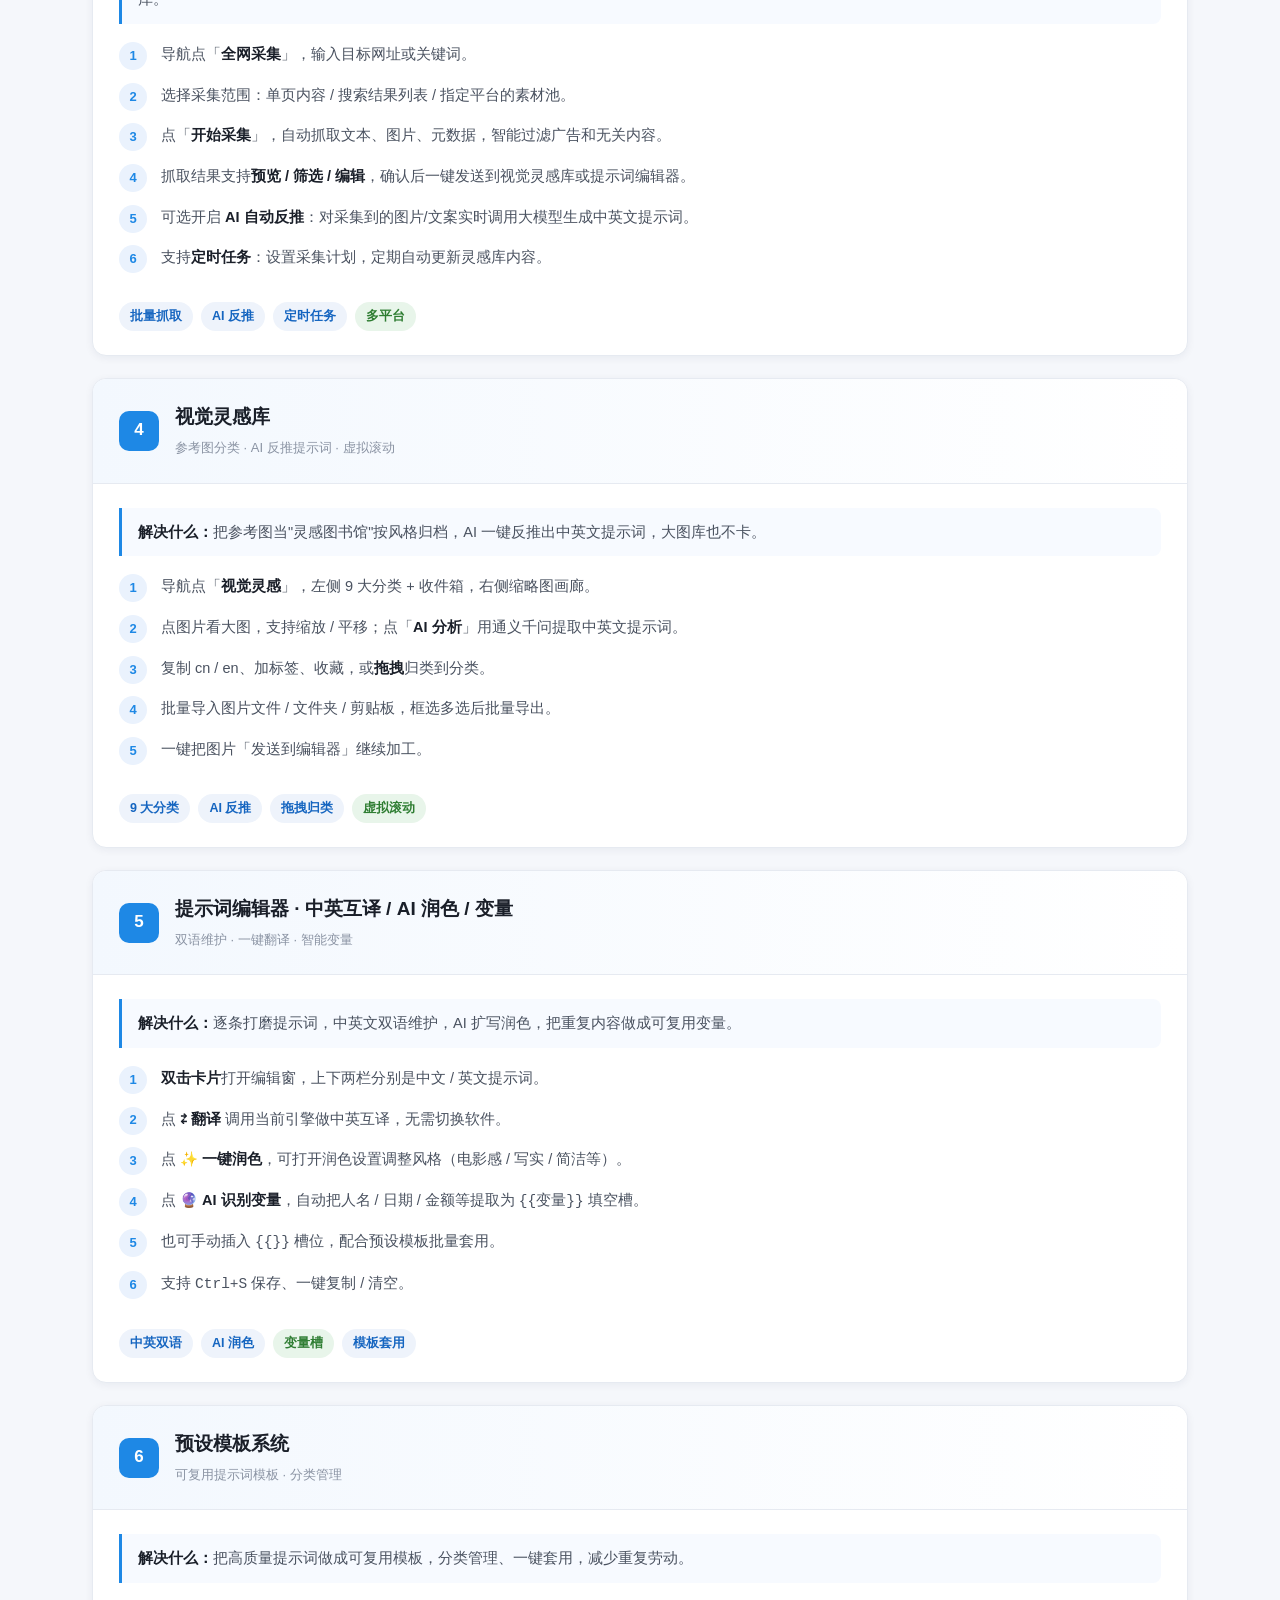
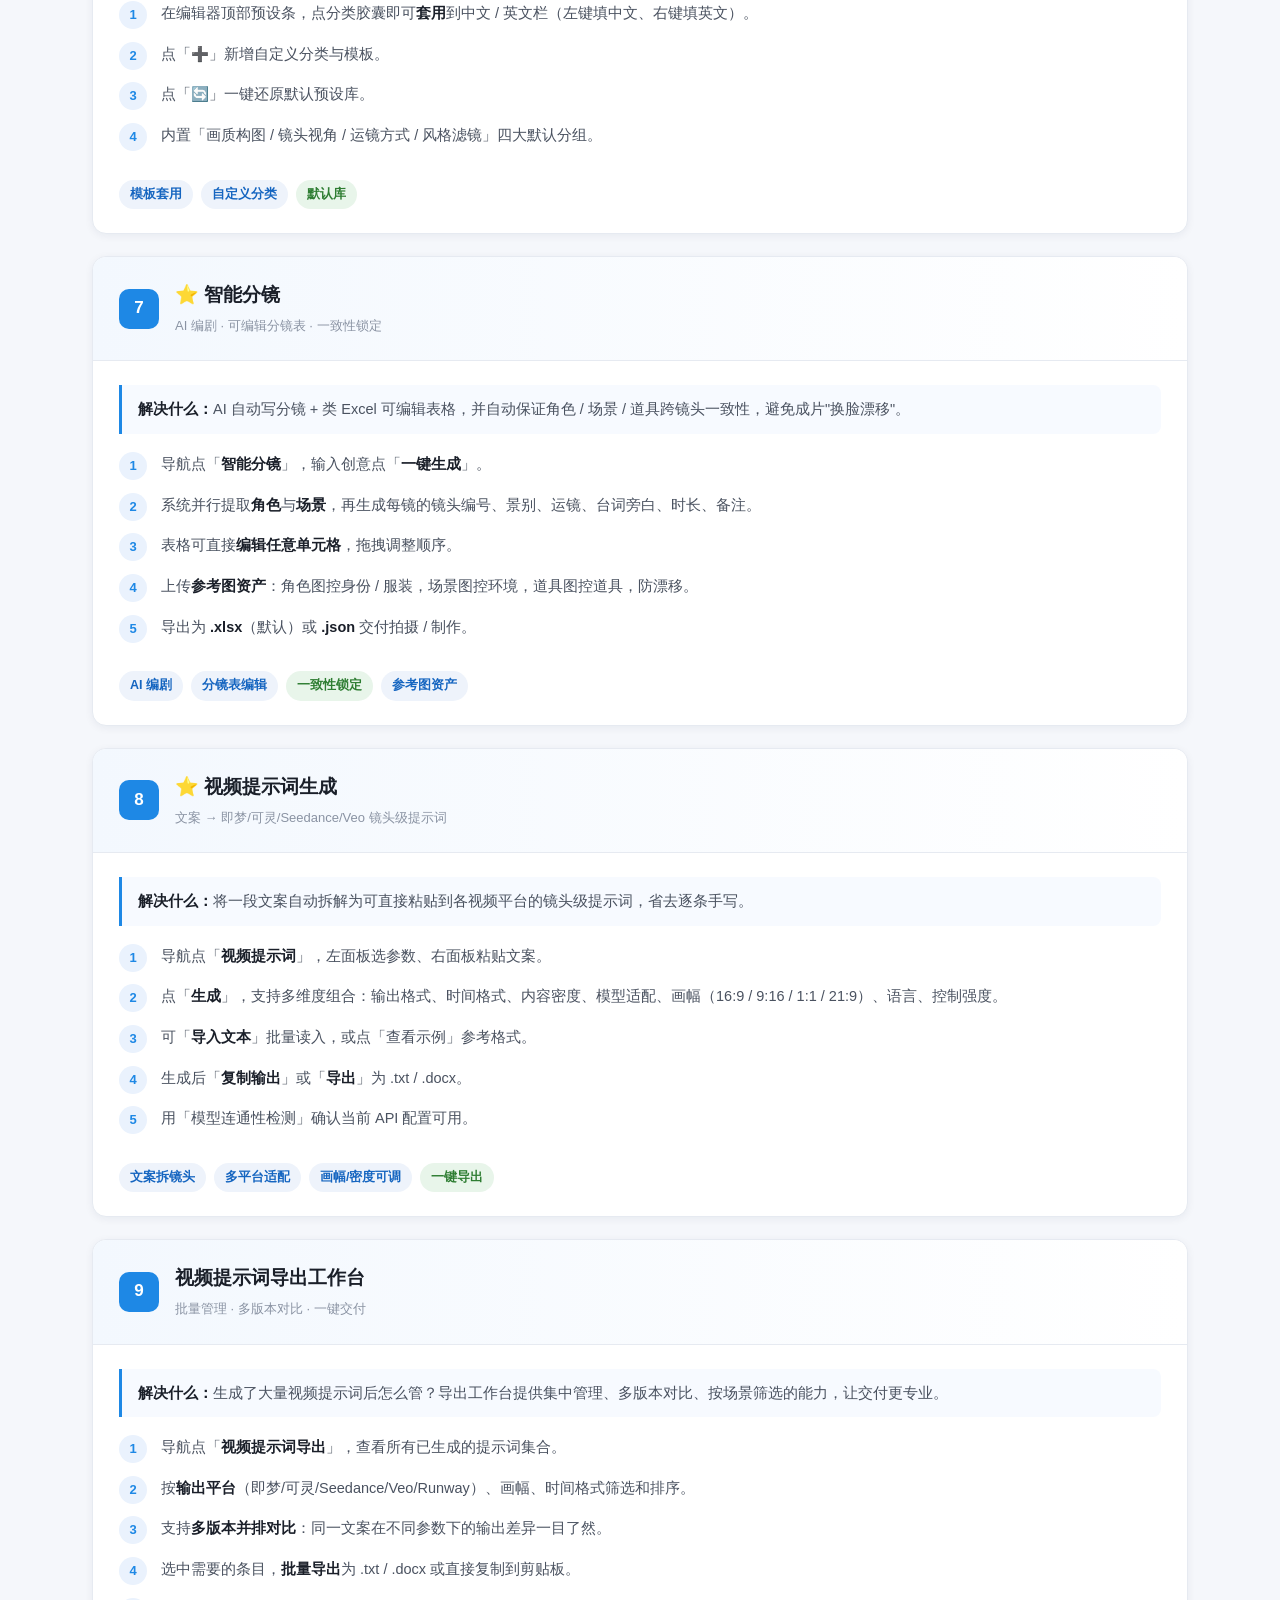
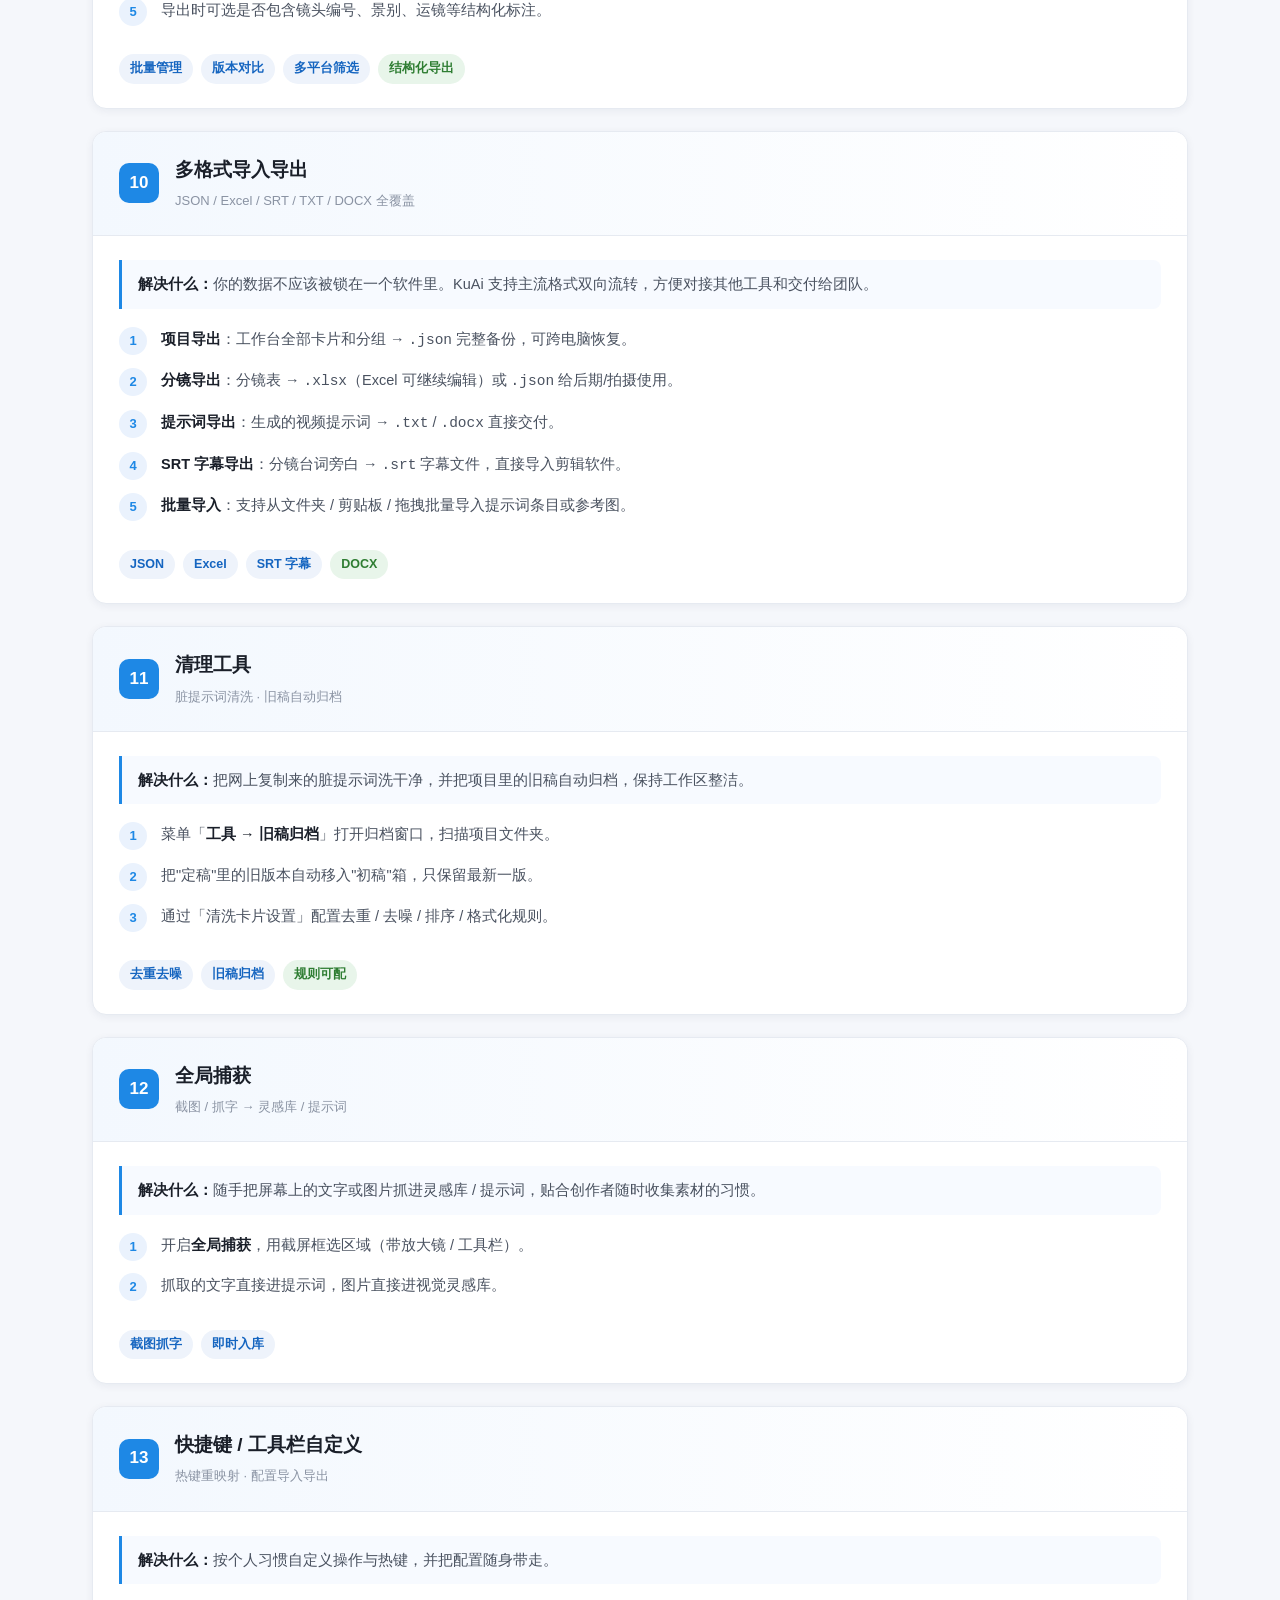
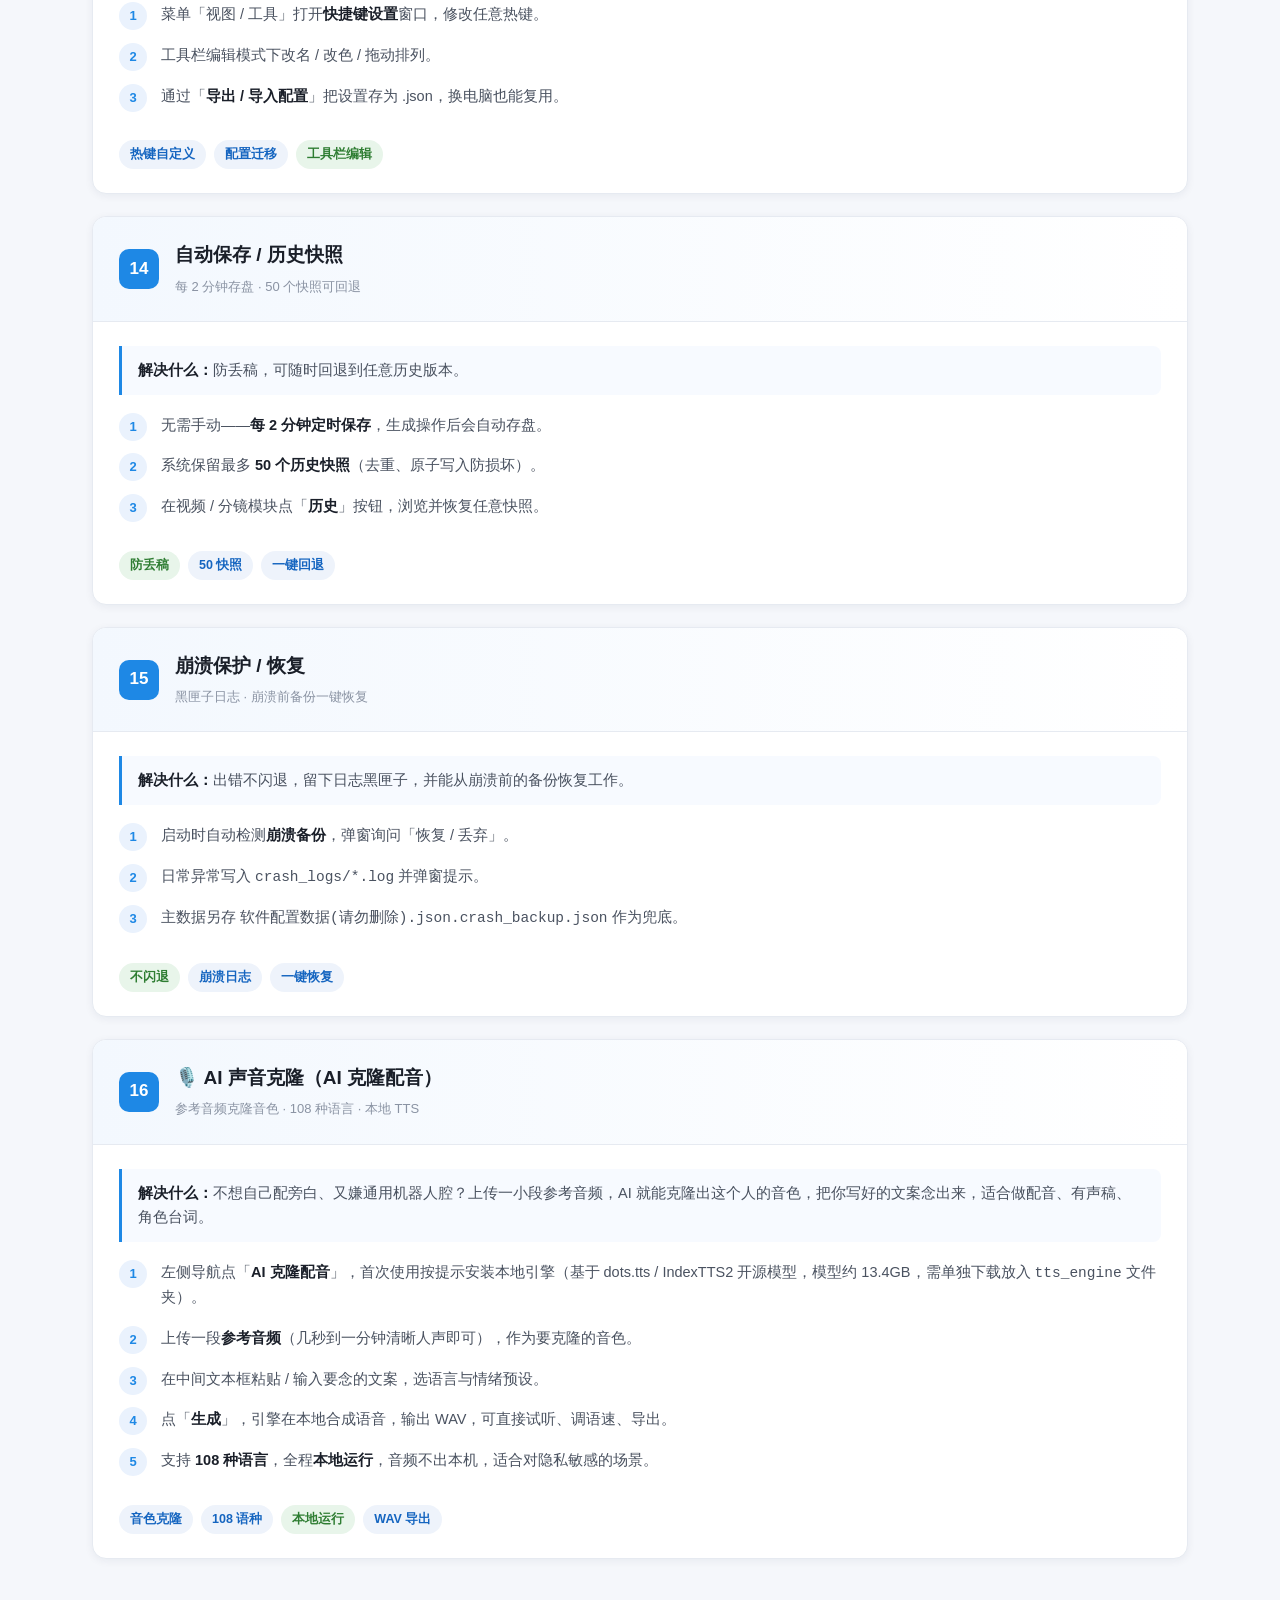
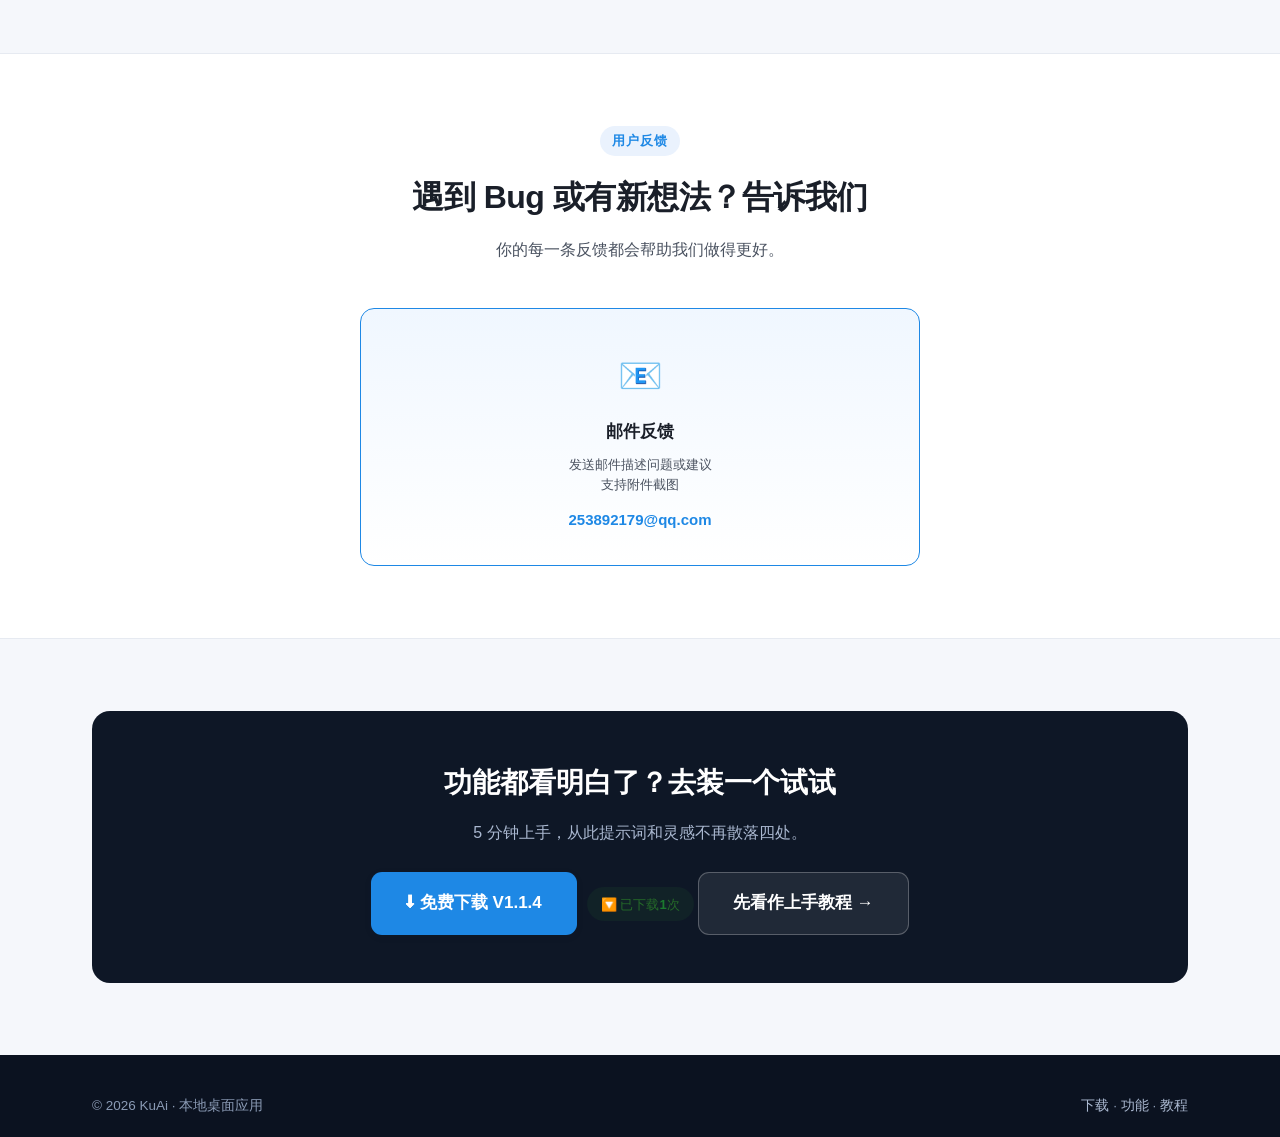
==== commit d83f5e37: "发布 v1.1.4：更新官网页面与 version.json" ====
--- a/features.html
+++ b/features.html
@@ -3,7 +3,7 @@
 <head>
 <meta charset="UTF-8">
 <meta name="viewport" content="width=device-width, initial-scale=1">
-<title>功能介绍 — KuAi V1.1.3</title>
+<title>功能介绍 — KuAi V1.1.4</title>
 <meta name="description" content="16 大功能模块详解：提示词管理、AI中英互译、视频提示词生成、智能分镜、视觉灵感库、全网采集、预设模板、API设置、清理工具、自动保存、崩溃恢复、全局捕获、快捷键自定义、多格式导入导出、视频提示词导出工作台、AI 声音克隆。">
 <meta name="theme-color" content="#0e1726">
 <meta property="og:title" content="KuAi 功能介绍 — 16 大功能模块全解">
@@ -19,7 +19,7 @@
   <div class="nav-inner">
     <a class="brand" href="index.html">
       <img src="assets/logo1.png" alt="KuAi" class="logo-img">
-      <span>KuAi<small data-version>V1.1.3</small></span>
+      <span>KuAi<small data-version>V1.1.4</small></span>
     </a>
     <button class="nav-toggle">☰</button>
     <div class="nav-links">
@@ -317,7 +317,7 @@
     <div class="foot-cta">
       <h2>功能都看明白了？去装一个试试</h2>
       <p>5 分钟上手，从此提示词和灵感不再散落四处。</p>
-      <a href="https://gitee.com/kuai061102/kuai-release/releases/download/v1.1.3/VideoPromptAssistant-Setup-1.1.3.exe" target="_blank" rel="noopener" data-download="primary" class="btn btn-primary btn-lg">⬇ 免费下载 V1.1.3</a>
+      <a href="https://gitee.com/kuai061102/kuai-release/releases/download/v1.1.4/VideoPromptAssistant-Setup-1.1.4.exe" target="_blank" rel="noopener" data-download="primary" class="btn btn-primary btn-lg">⬇ 免费下载 V1.1.4</a>
       <a href="guide.html" class="btn btn-ghost btn-lg" style="background:rgba(255,255,255,.08);color:#fff;border-color:rgba(255,255,255,.25);">先看作上手教程 →</a>
     </div>
   </div>
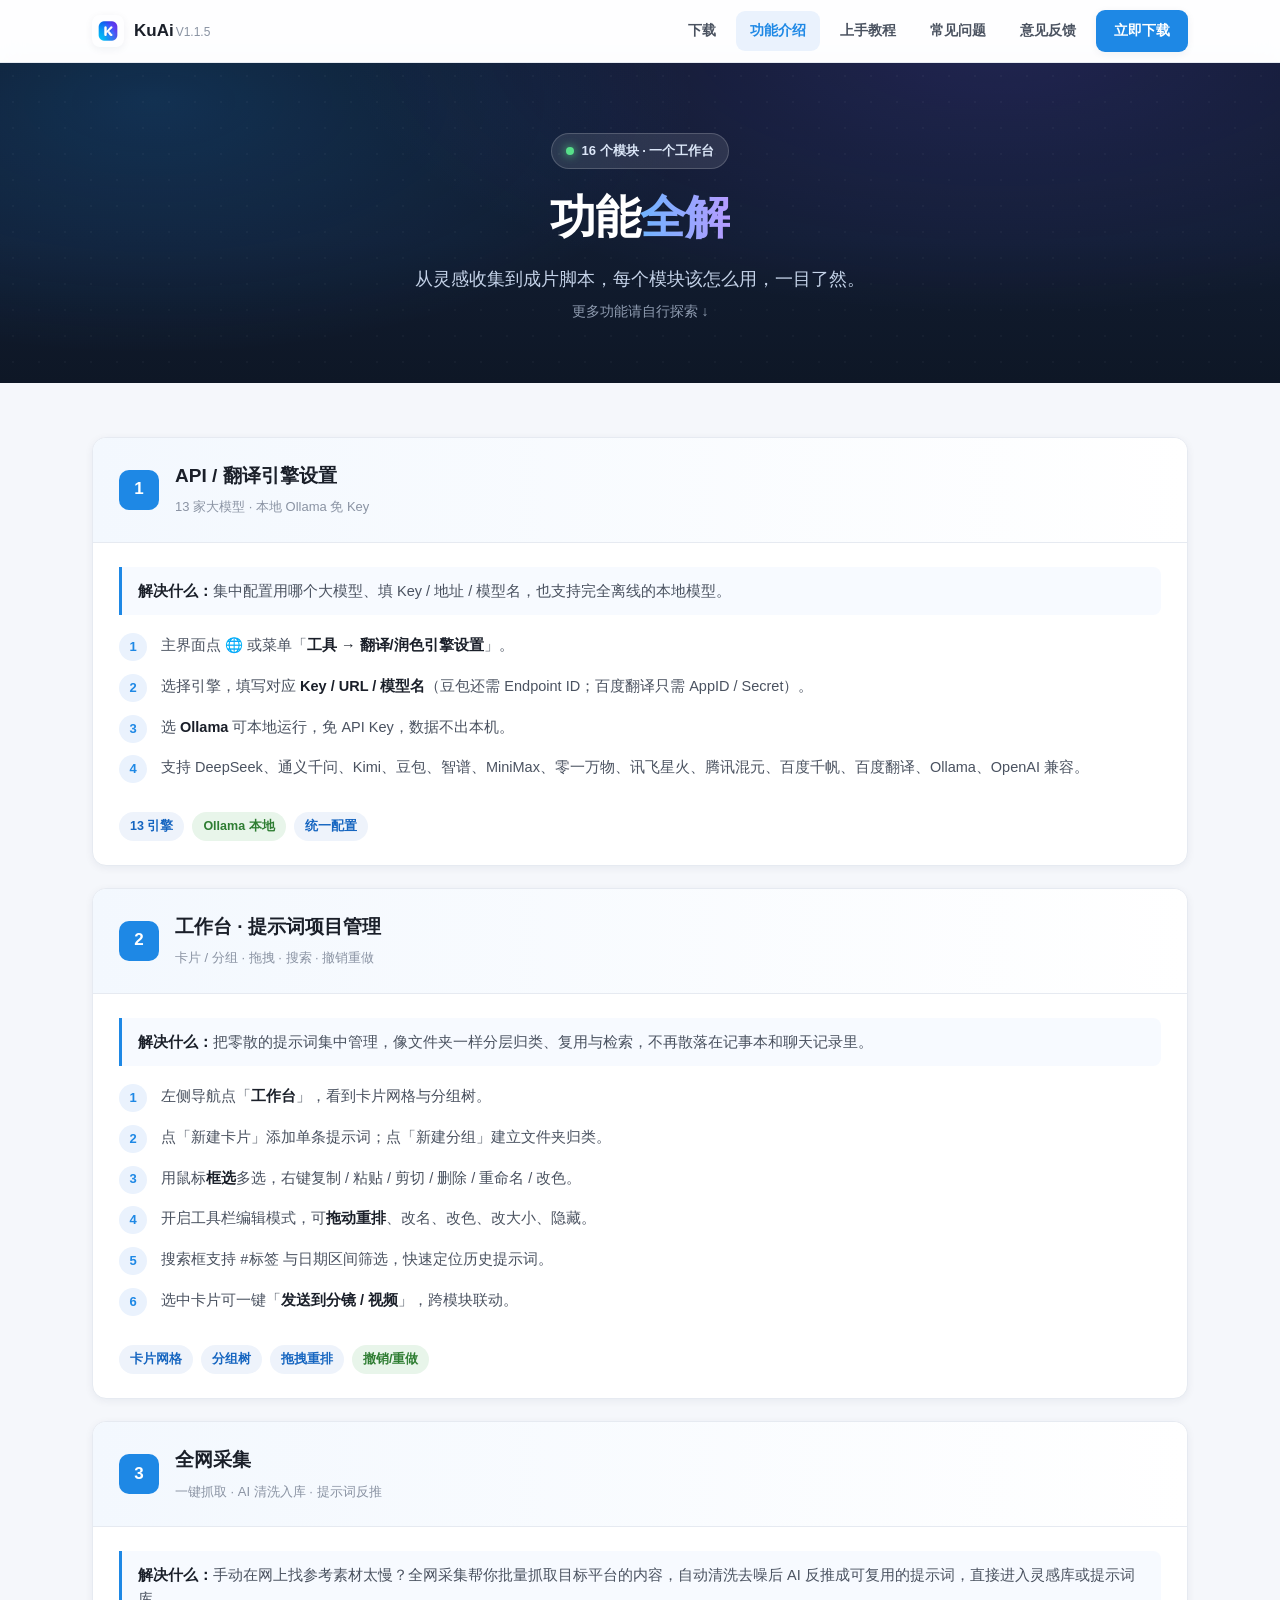
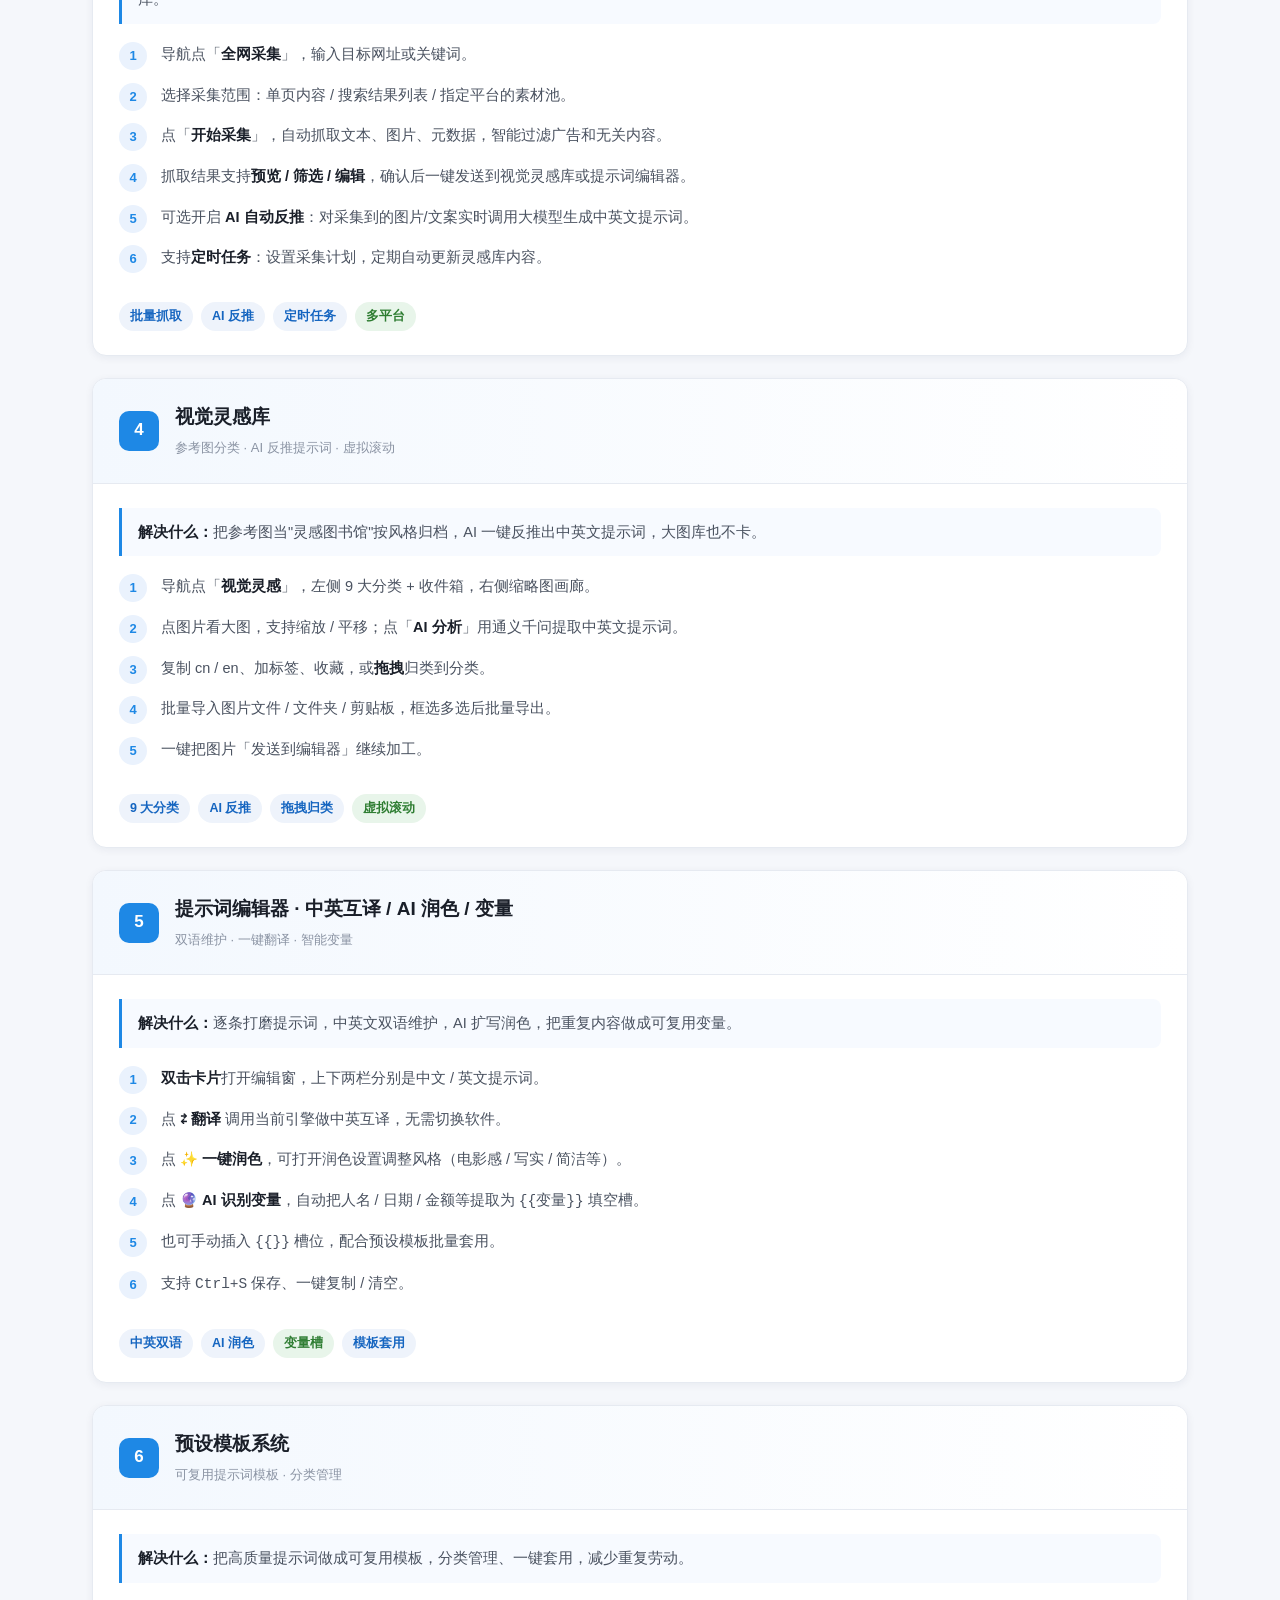
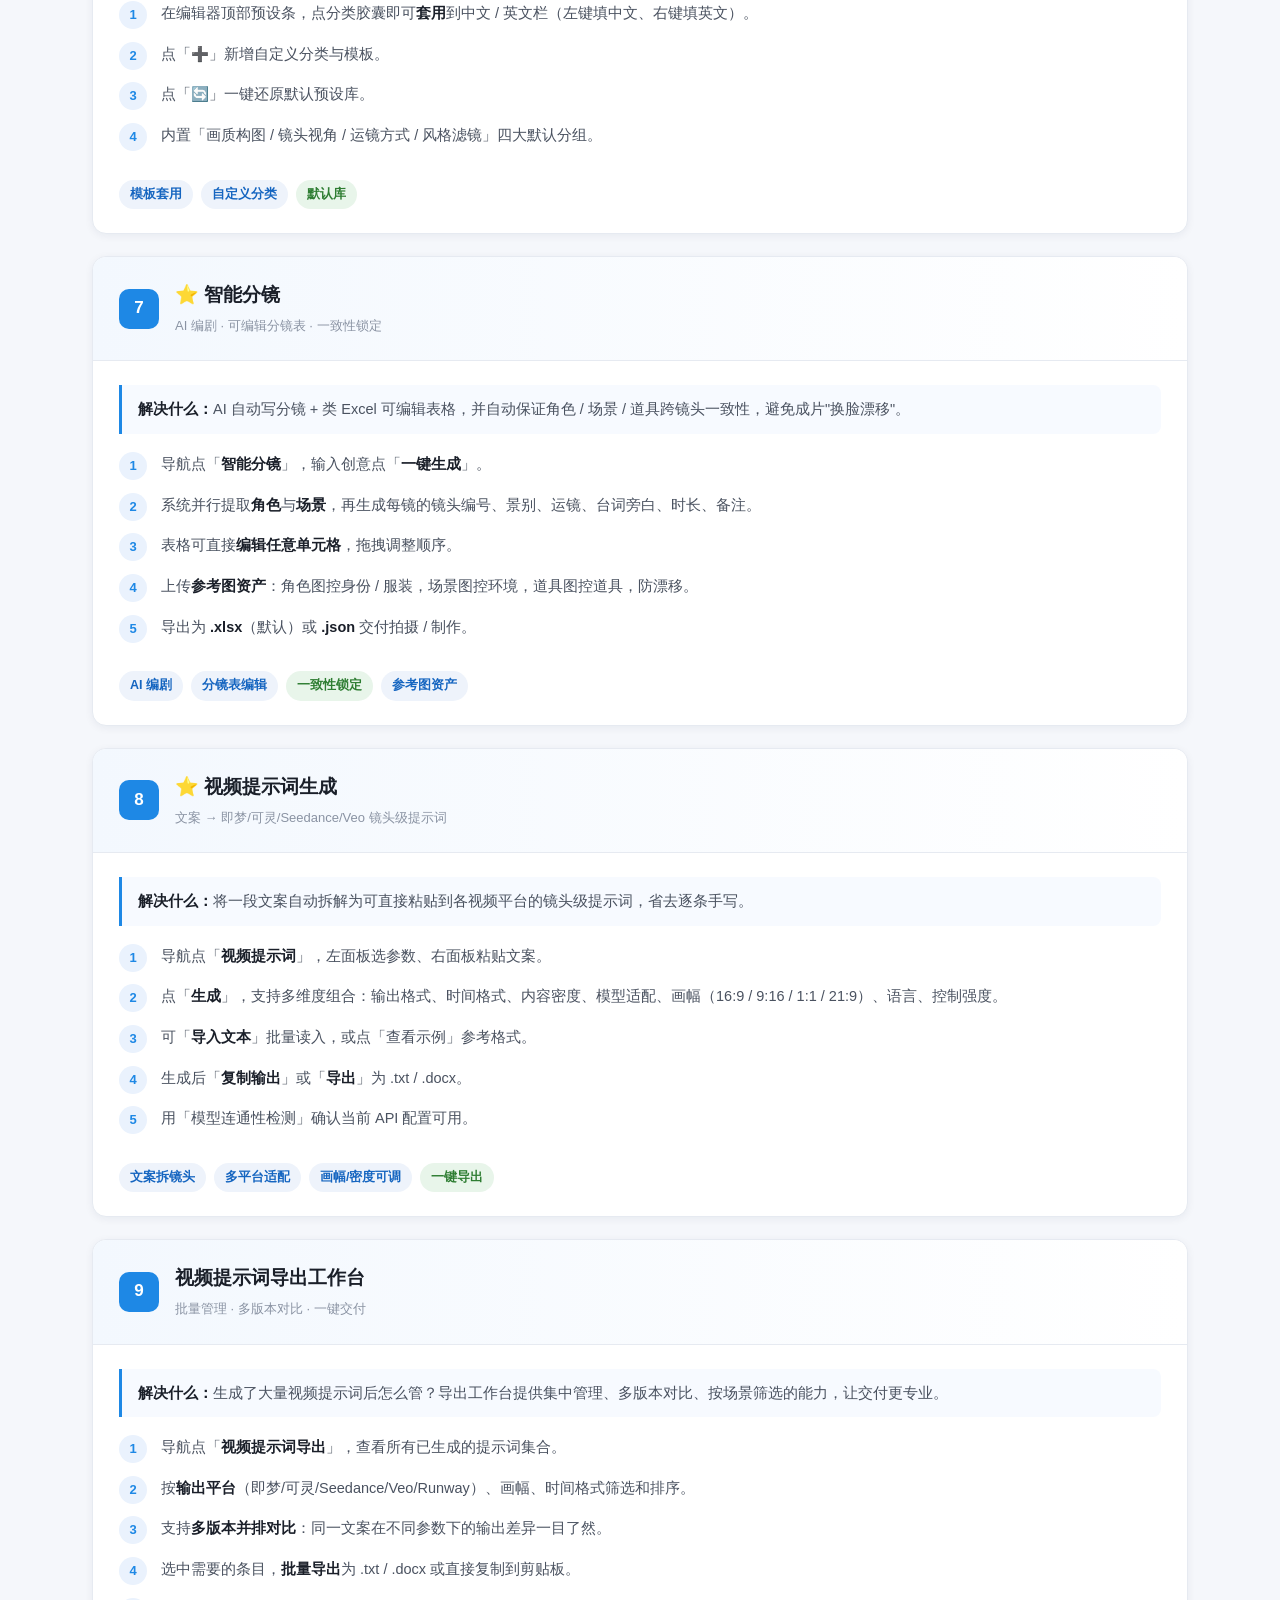
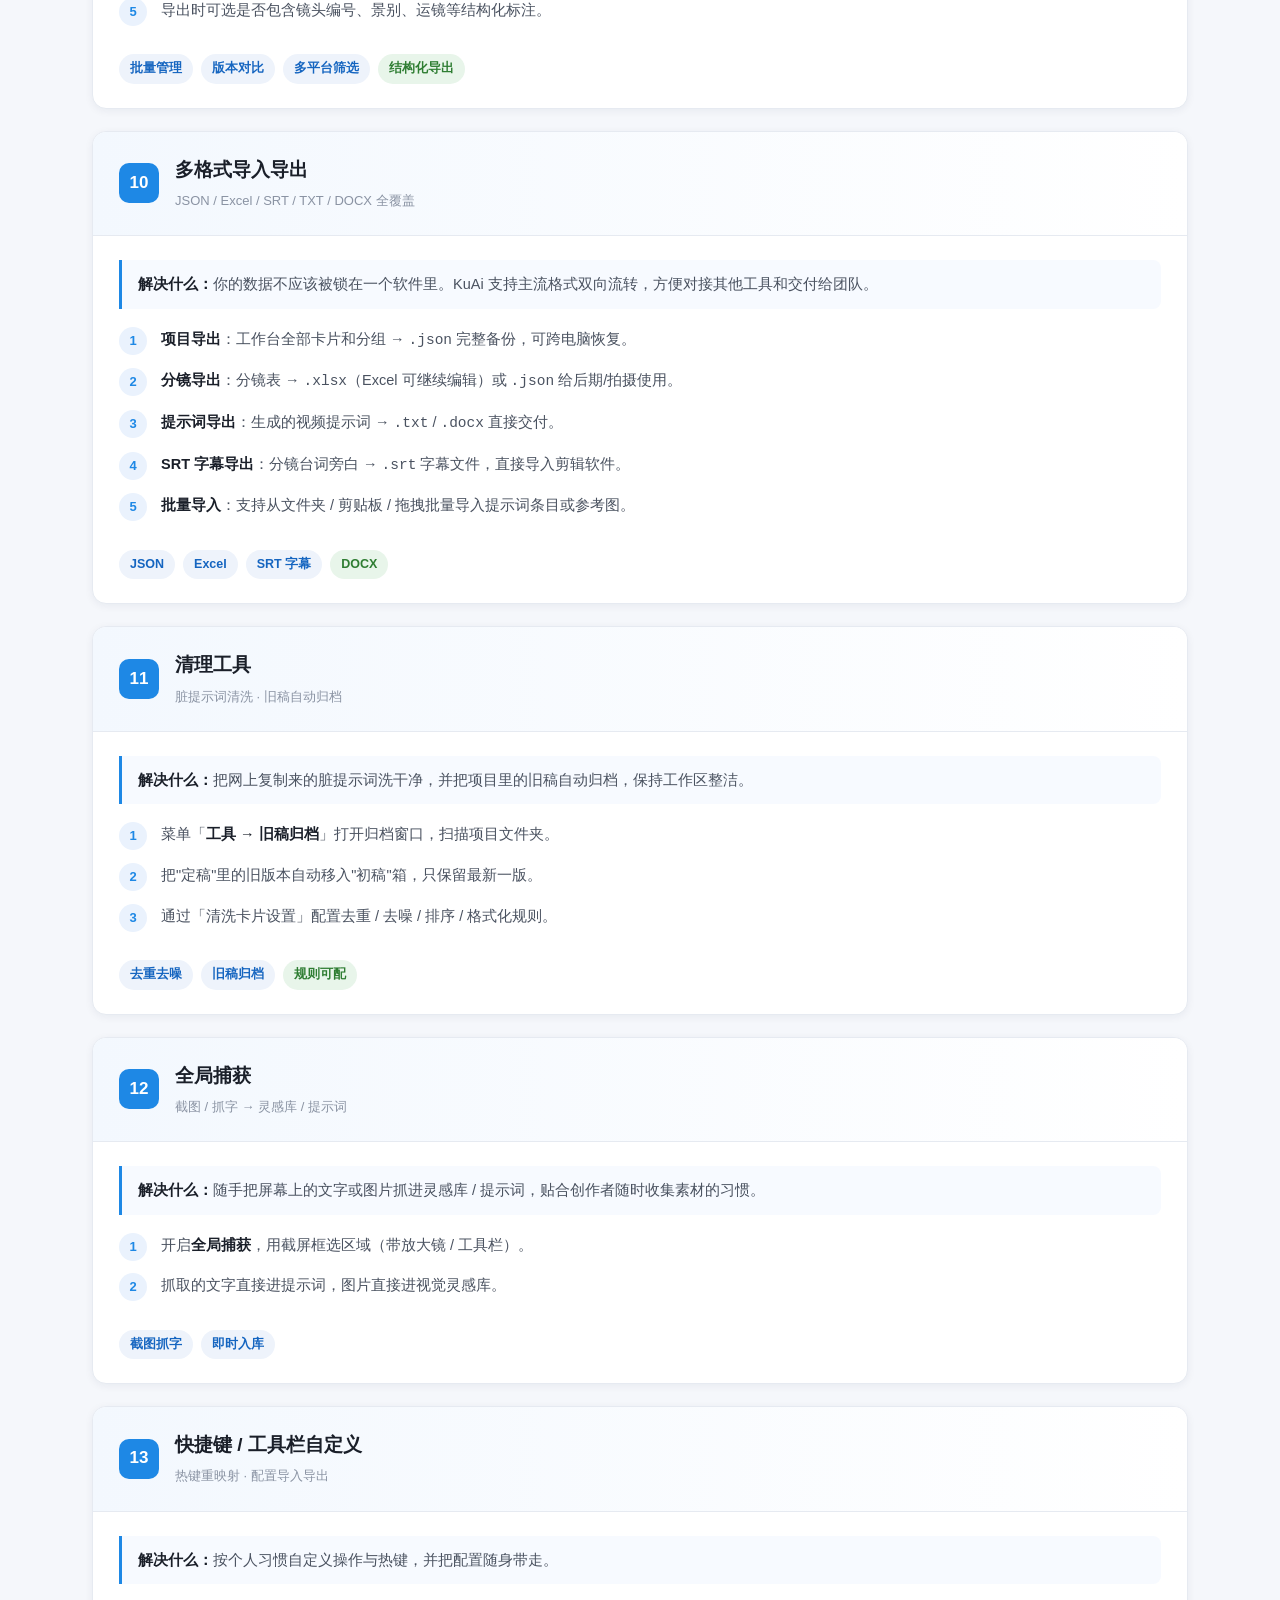
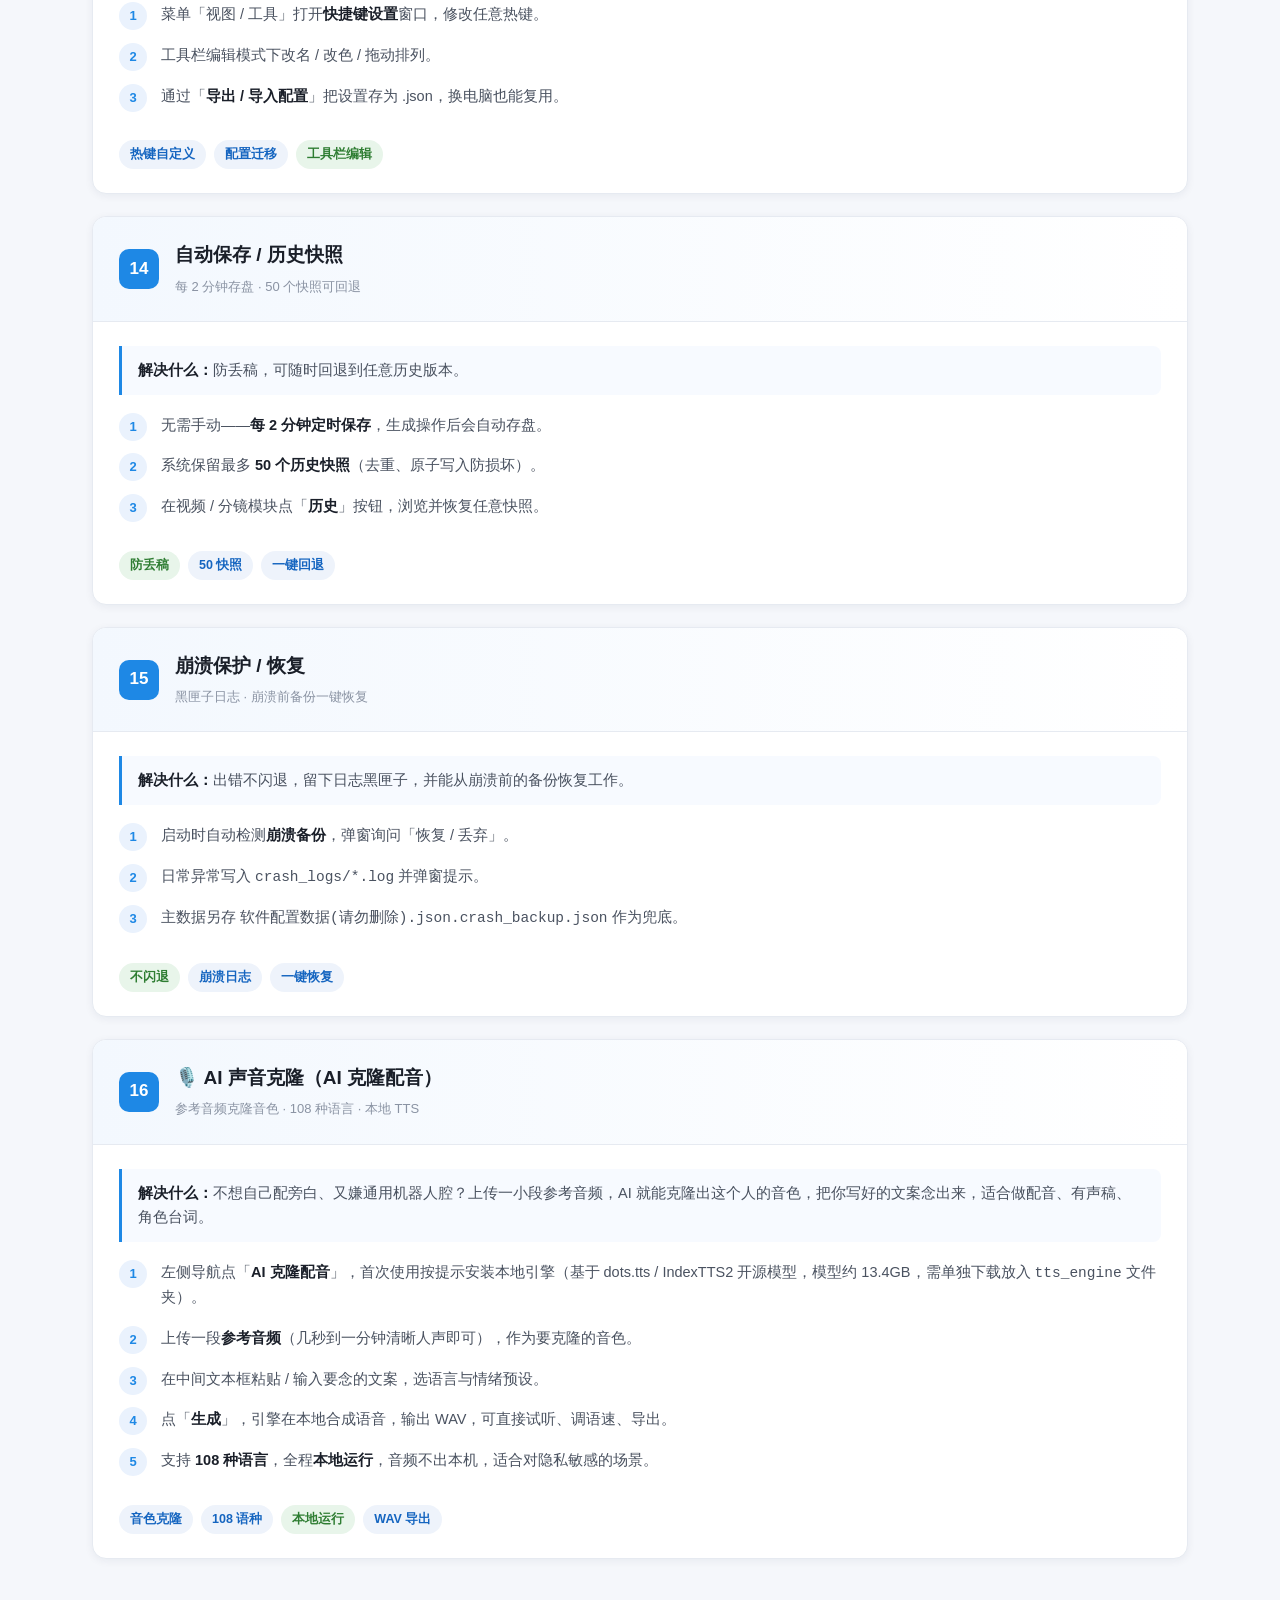
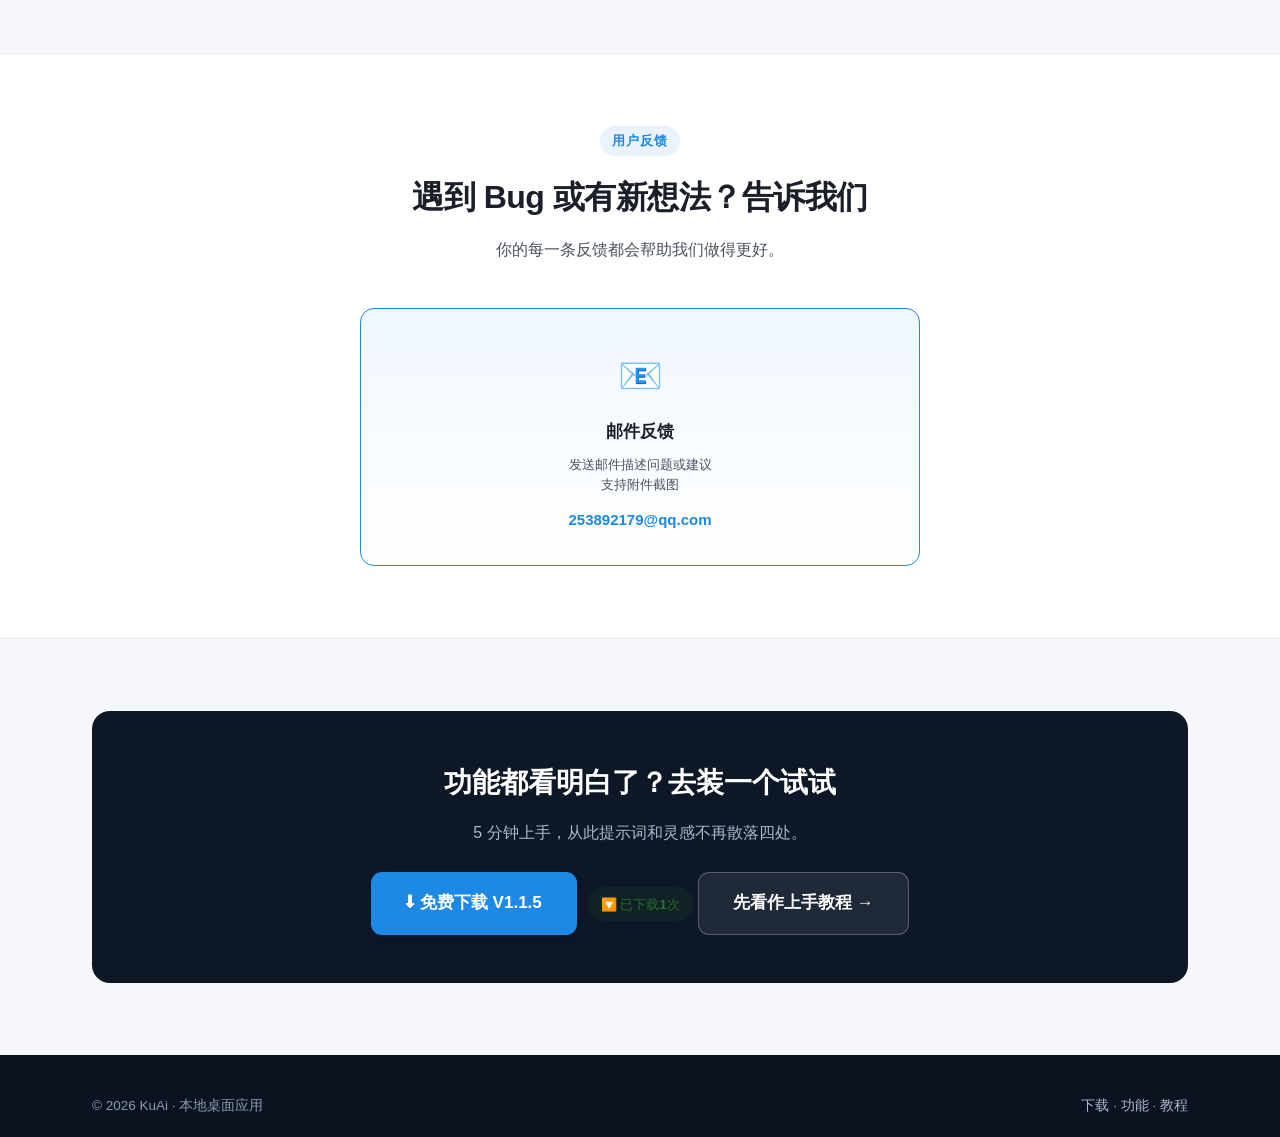
==== commit 9b822924: "发布 v1.1.5：更新官网页面与 version.json" ====
--- a/features.html
+++ b/features.html
@@ -3,7 +3,7 @@
 <head>
 <meta charset="UTF-8">
 <meta name="viewport" content="width=device-width, initial-scale=1">
-<title>功能介绍 — KuAi V1.1.4</title>
+<title>功能介绍 — KuAi V1.1.5</title>
 <meta name="description" content="16 大功能模块详解：提示词管理、AI中英互译、视频提示词生成、智能分镜、视觉灵感库、全网采集、预设模板、API设置、清理工具、自动保存、崩溃恢复、全局捕获、快捷键自定义、多格式导入导出、视频提示词导出工作台、AI 声音克隆。">
 <meta name="theme-color" content="#0e1726">
 <meta property="og:title" content="KuAi 功能介绍 — 16 大功能模块全解">
@@ -19,7 +19,7 @@
   <div class="nav-inner">
     <a class="brand" href="index.html">
       <img src="assets/logo1.png" alt="KuAi" class="logo-img">
-      <span>KuAi<small data-version>V1.1.4</small></span>
+      <span>KuAi<small data-version>V1.1.5</small></span>
     </a>
     <button class="nav-toggle">☰</button>
     <div class="nav-links">
@@ -317,7 +317,7 @@
     <div class="foot-cta">
       <h2>功能都看明白了？去装一个试试</h2>
       <p>5 分钟上手，从此提示词和灵感不再散落四处。</p>
-      <a href="https://gitee.com/kuai061102/kuai-release/releases/download/v1.1.4/VideoPromptAssistant-Setup-1.1.4.exe" target="_blank" rel="noopener" data-download="primary" class="btn btn-primary btn-lg">⬇ 免费下载 V1.1.4</a>
+      <a href="https://gitee.com/kuai061102/kuai-release/releases/download/v1.1.5/VideoPromptAssistant-Setup-1.1.5.exe" target="_blank" rel="noopener" data-download="primary" class="btn btn-primary btn-lg">⬇ 免费下载 V1.1.5</a>
       <a href="guide.html" class="btn btn-ghost btn-lg" style="background:rgba(255,255,255,.08);color:#fff;border-color:rgba(255,255,255,.25);">先看作上手教程 →</a>
     </div>
   </div>
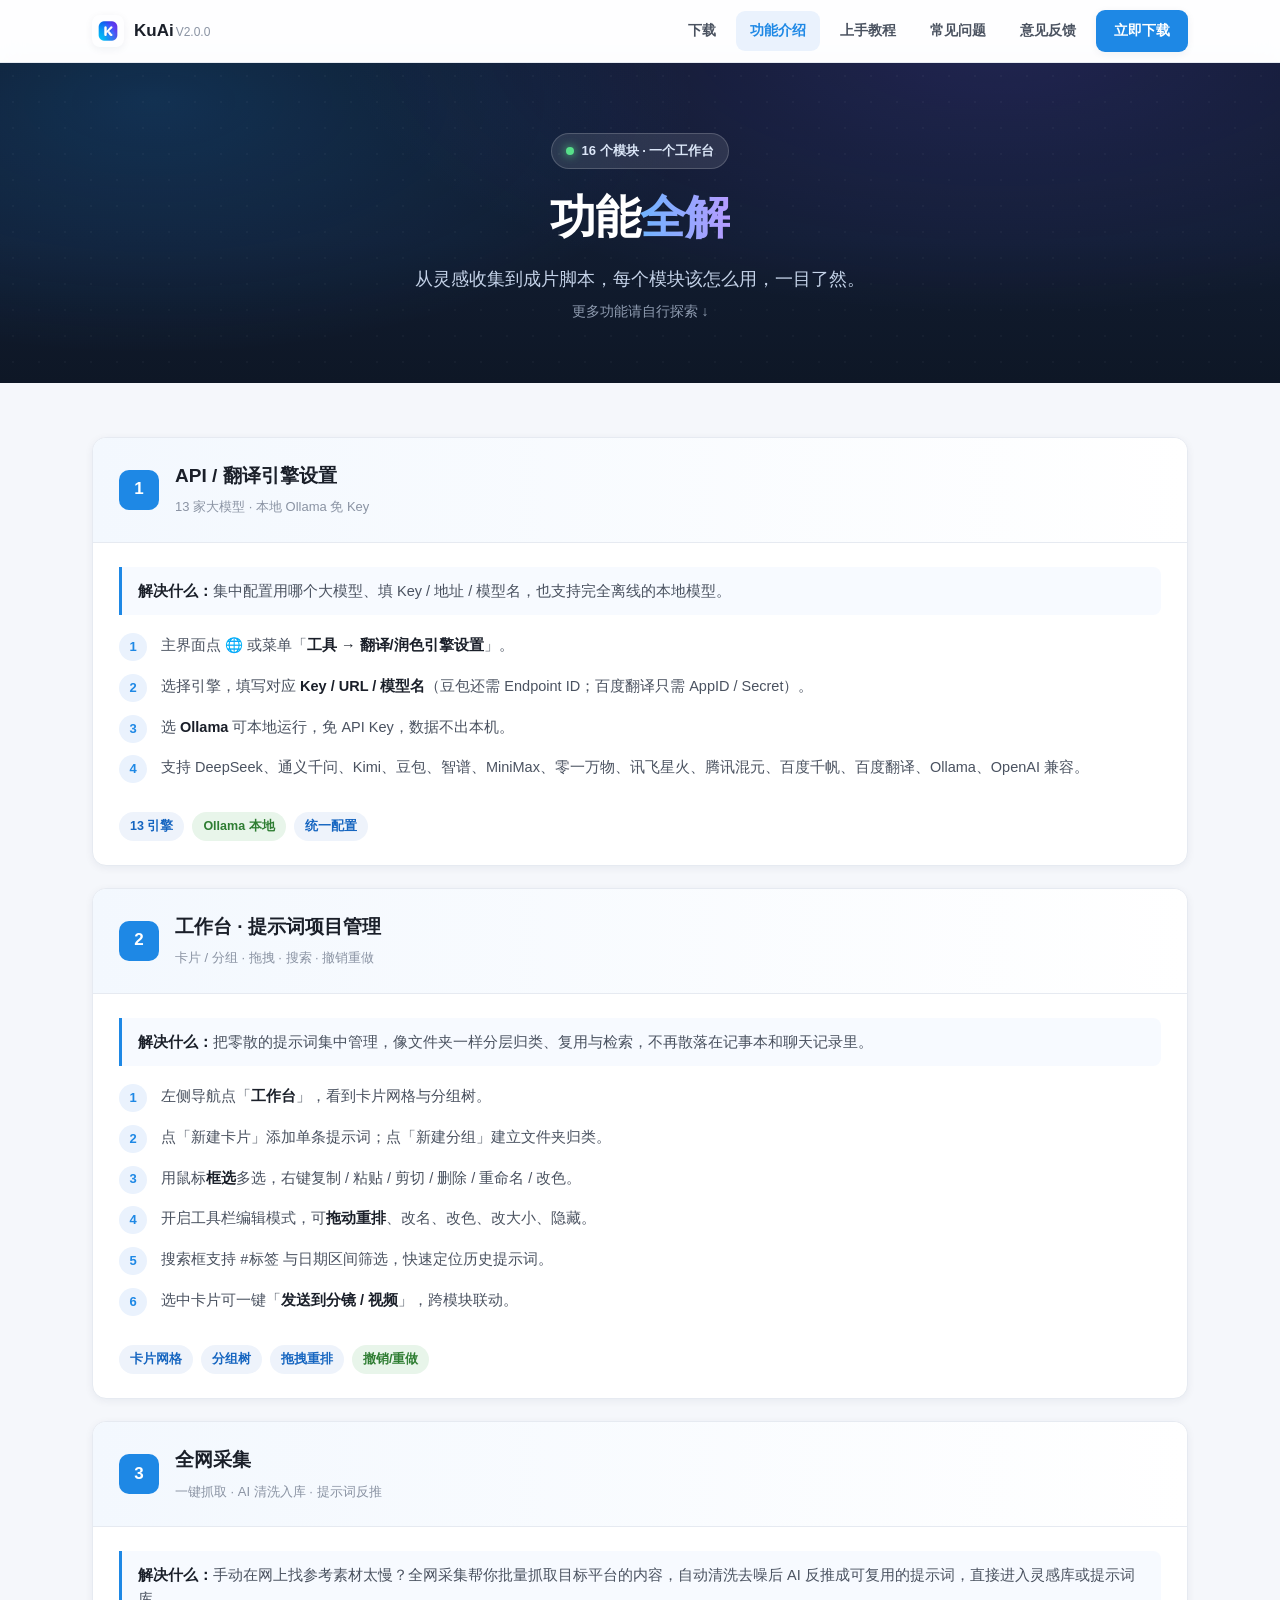
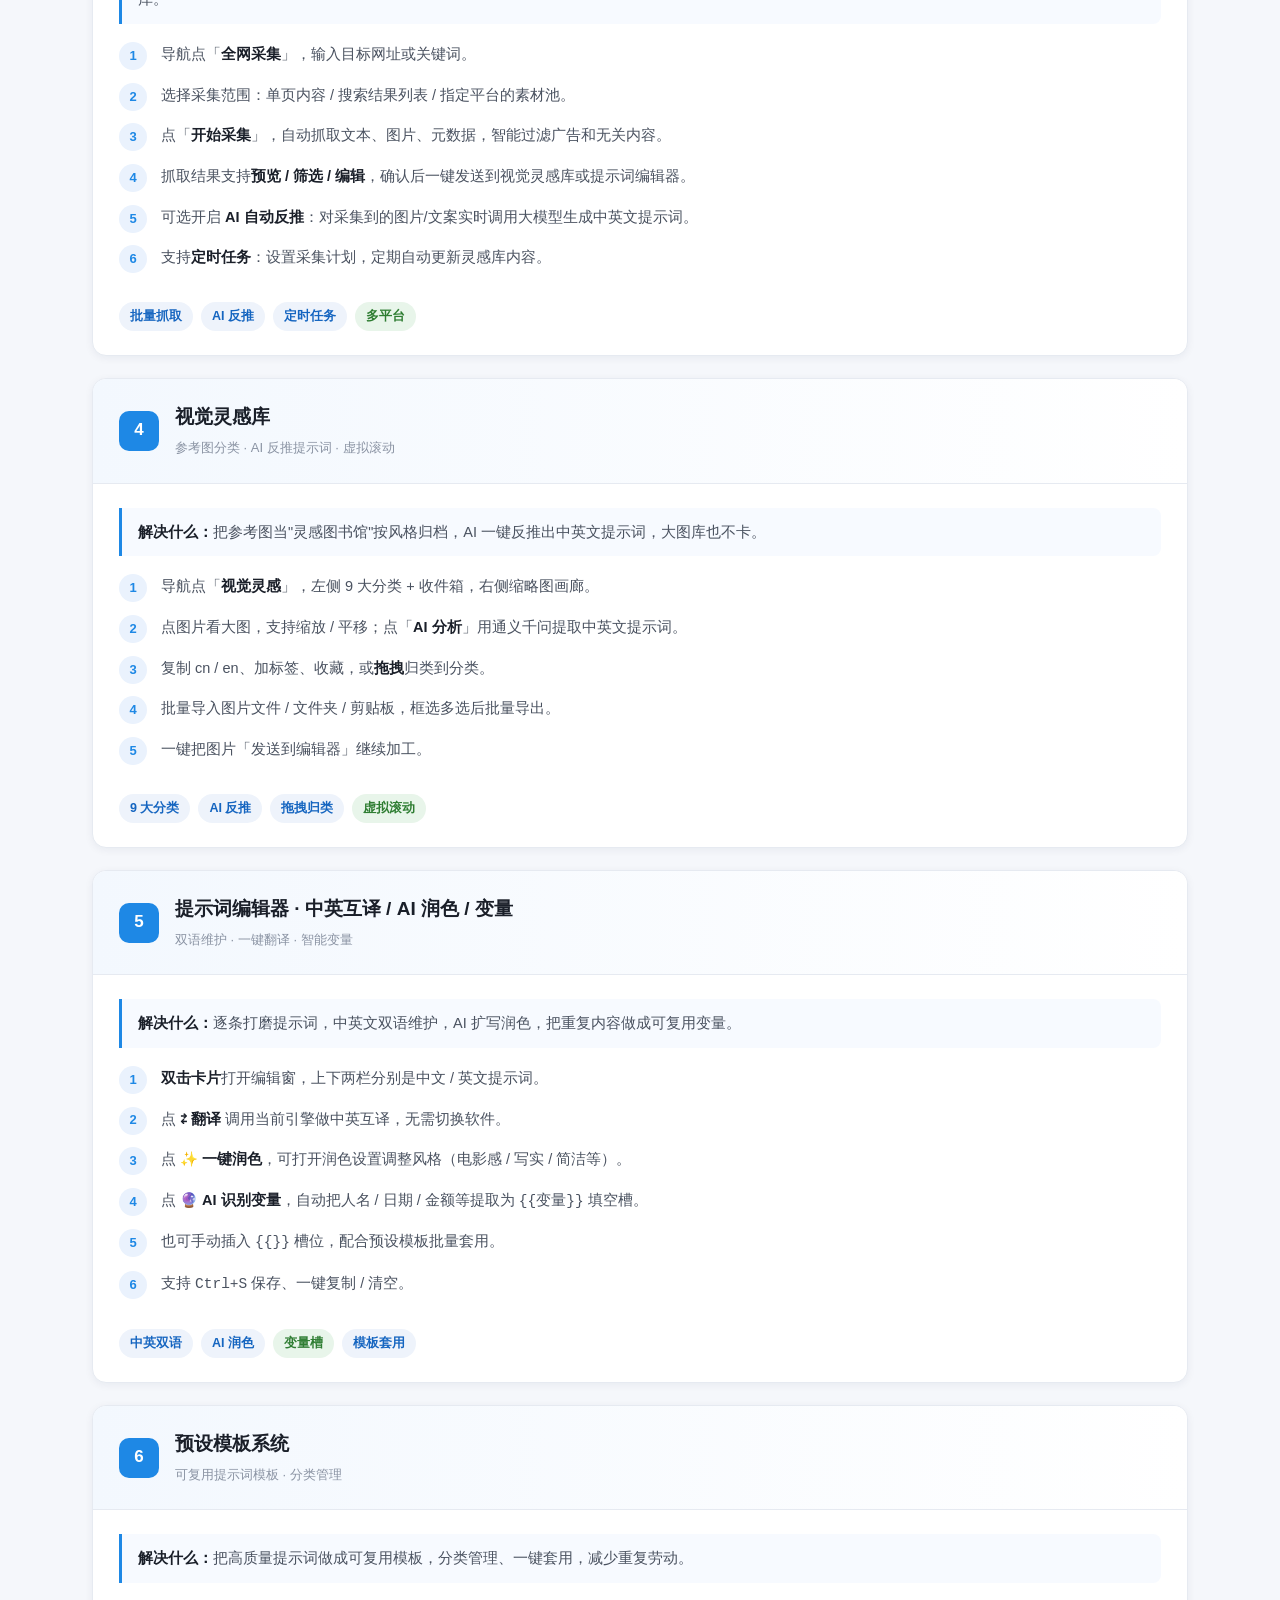
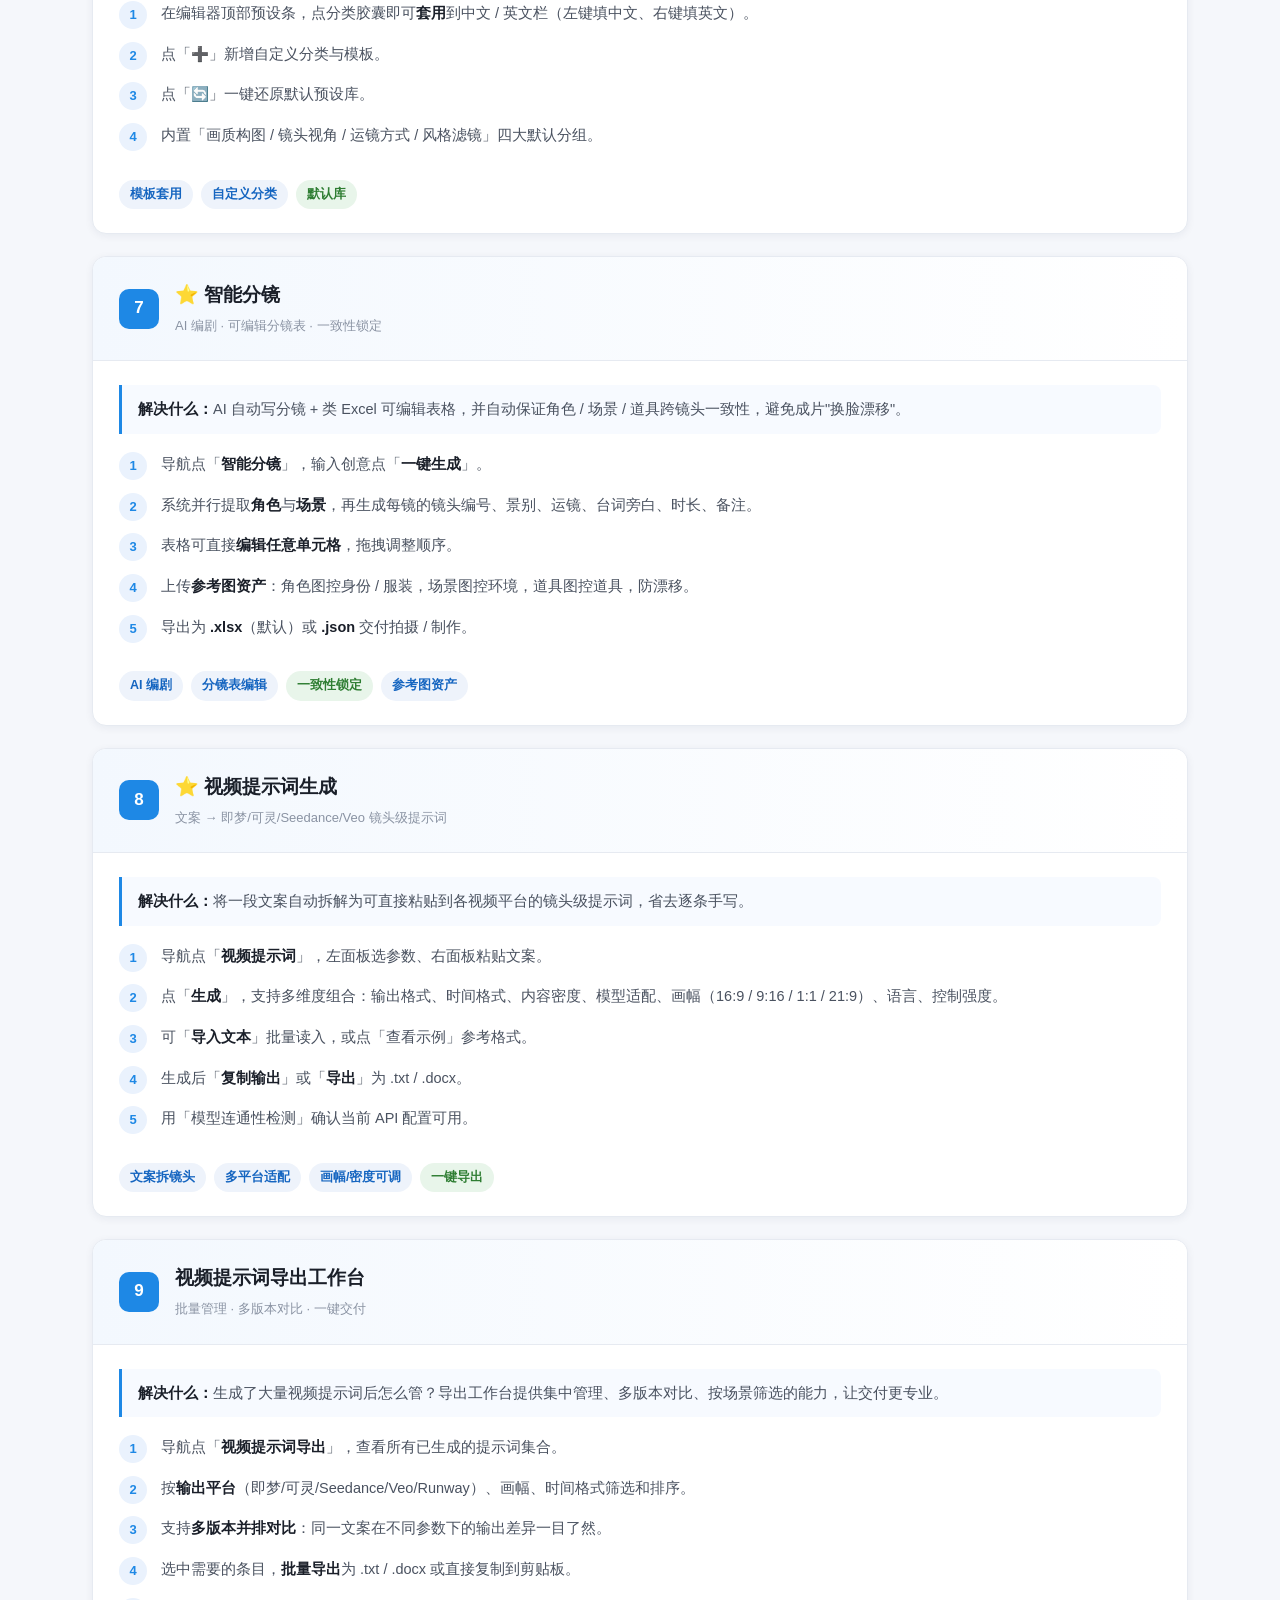
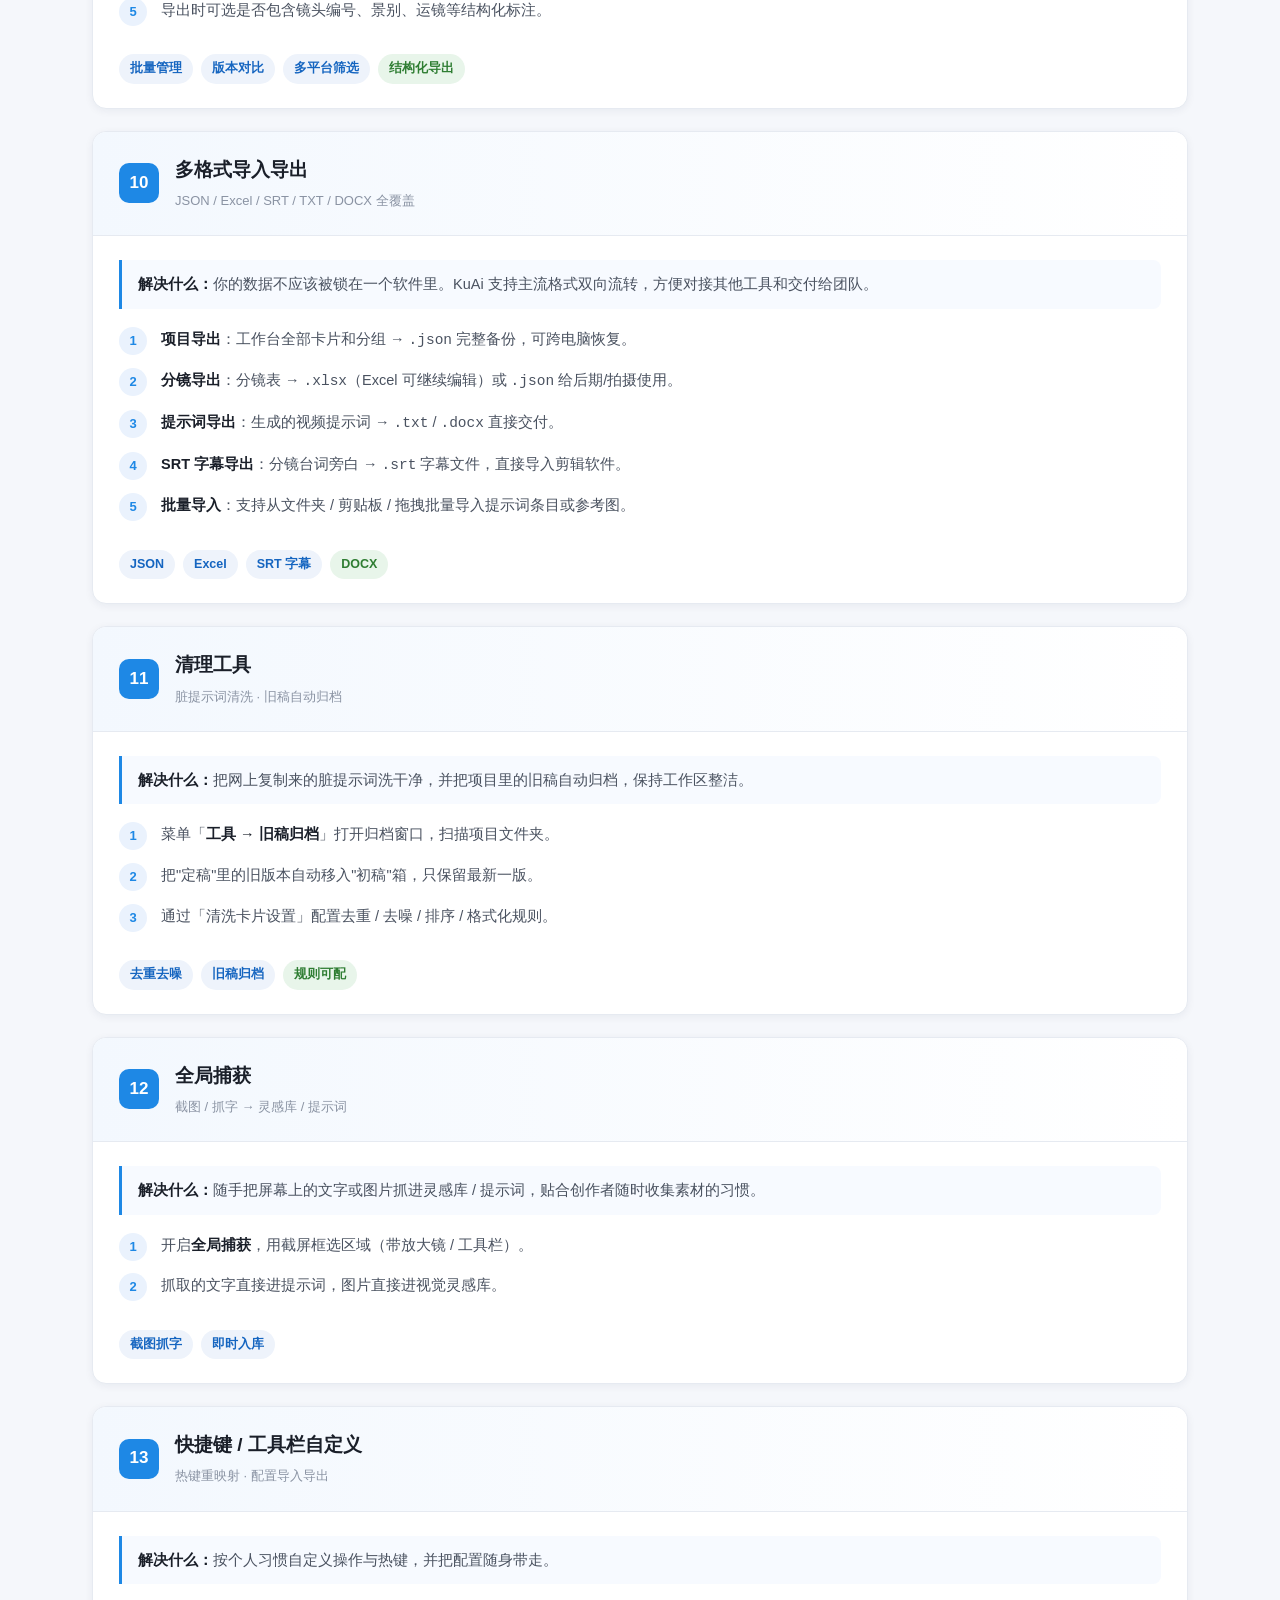
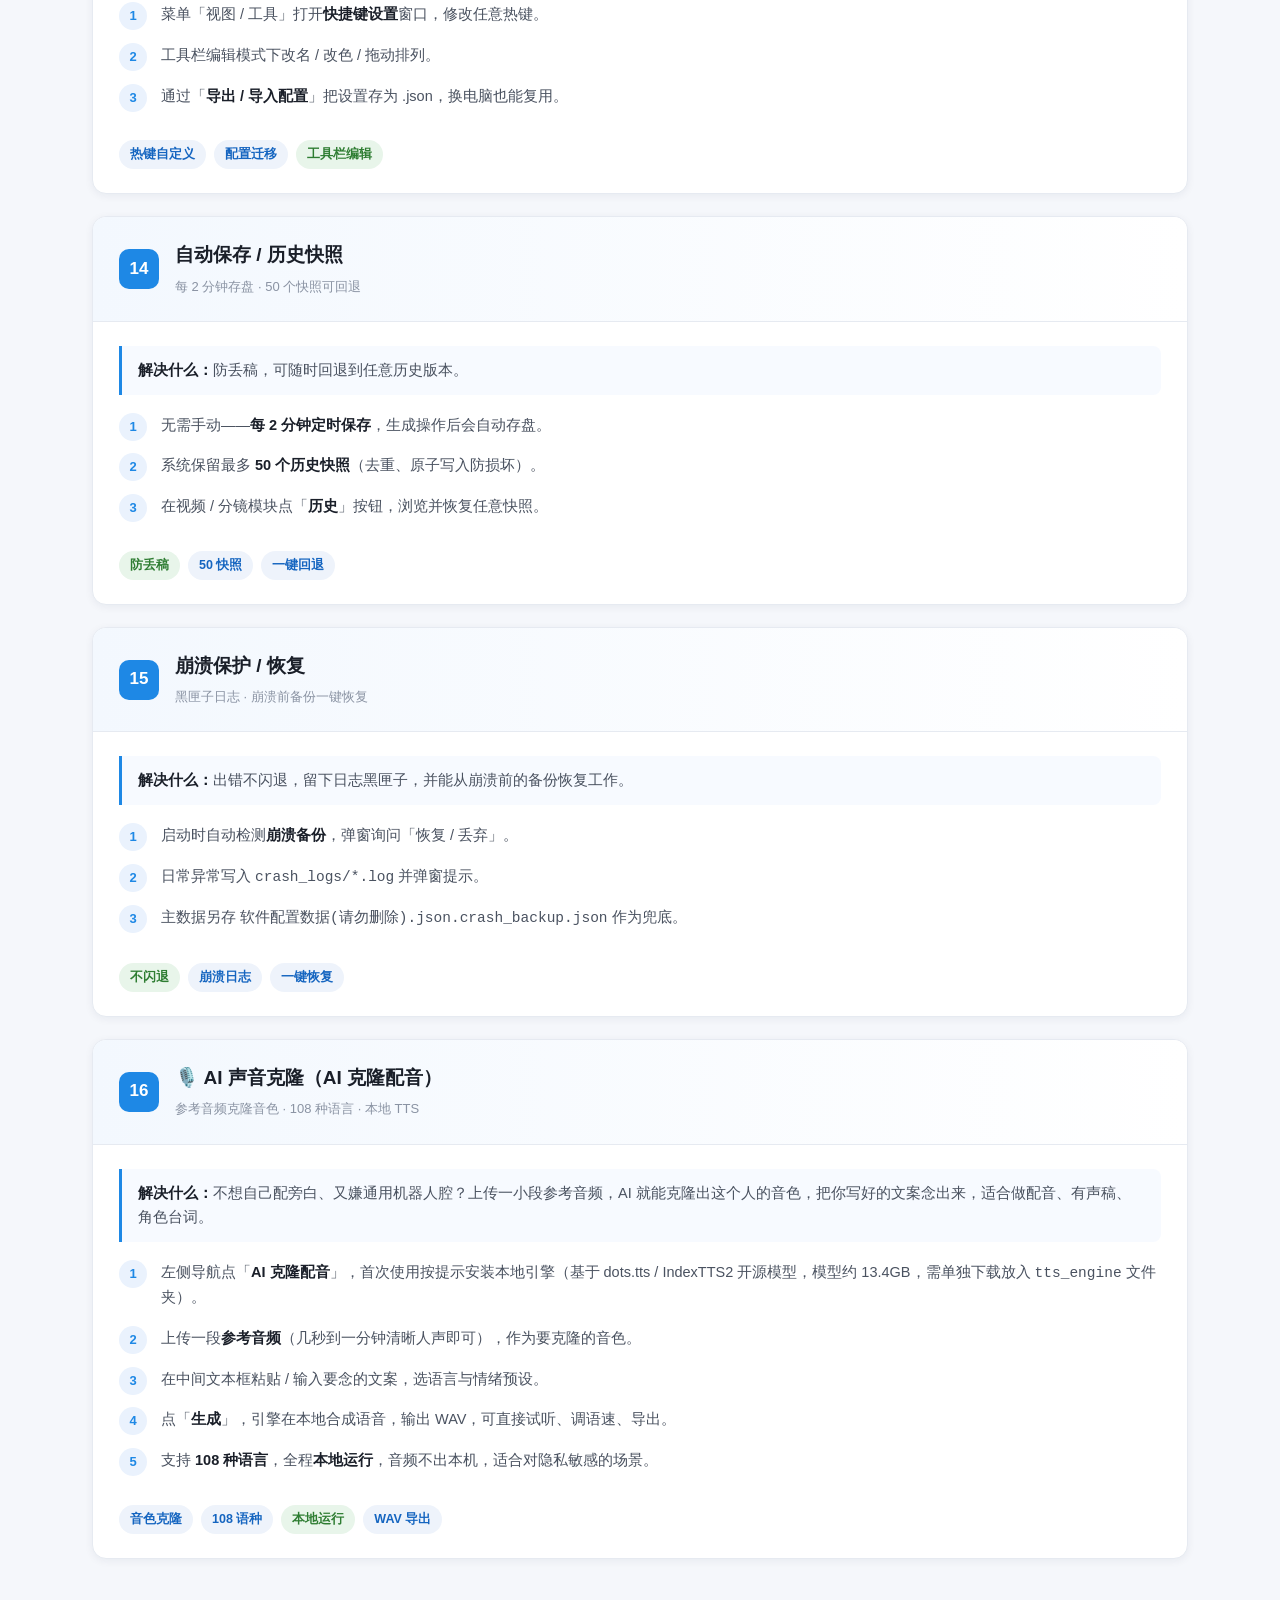
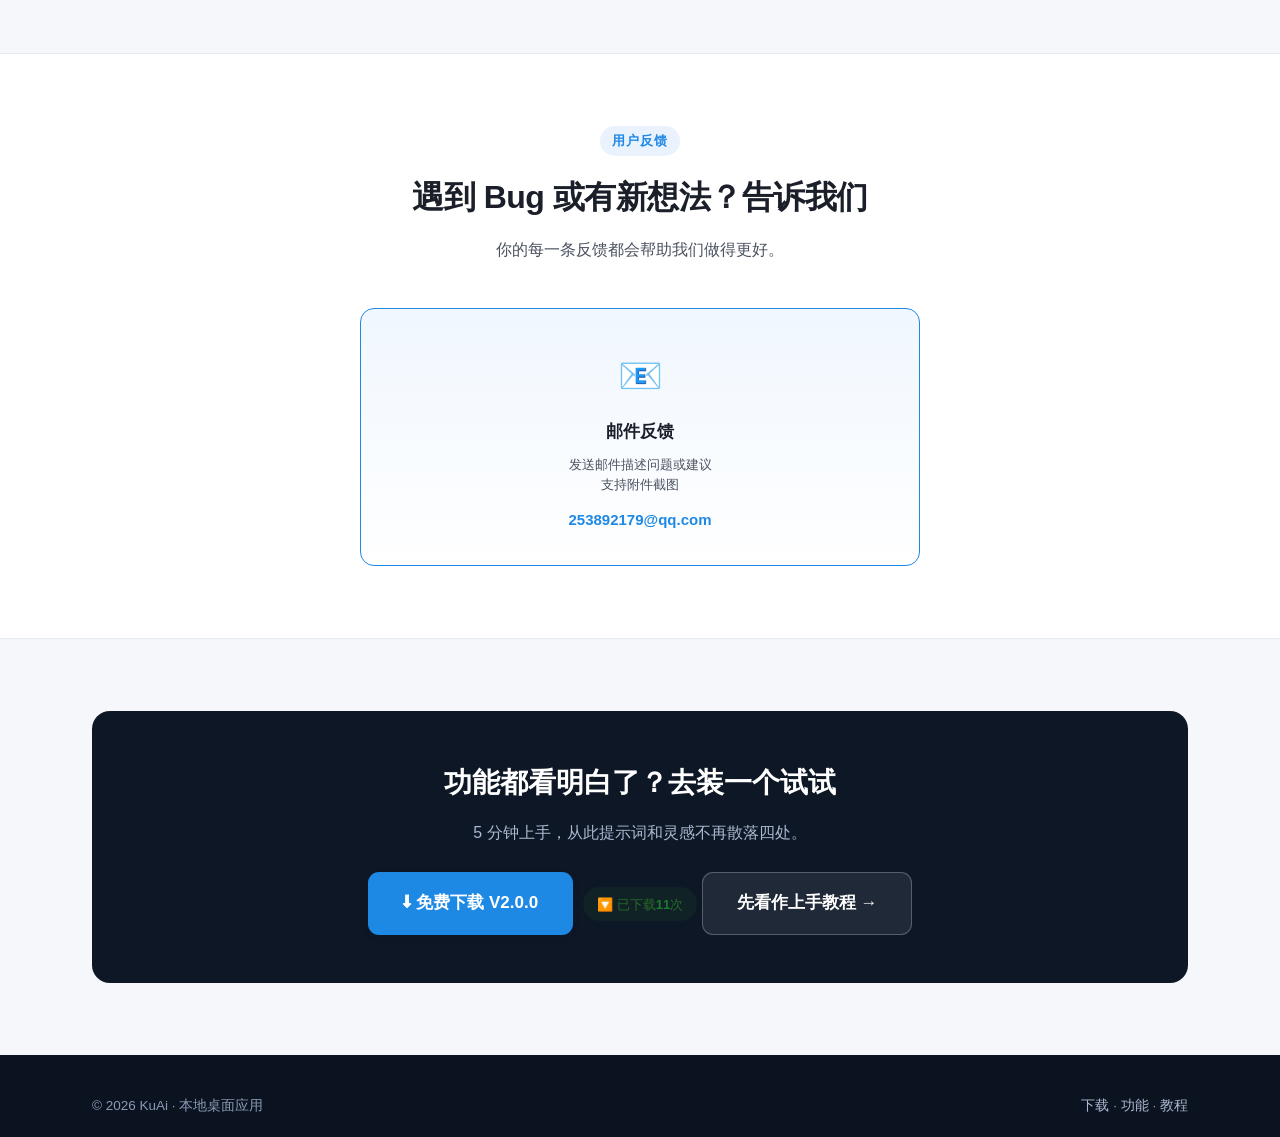
==== commit afcc7656: "发布 v2.0.0：更新 version.json" ====
--- a/features.html
+++ b/features.html
@@ -1,336 +1,336 @@
-<!DOCTYPE html>
-<html lang="zh-CN">
-<head>
-<meta charset="UTF-8">
-<meta name="viewport" content="width=device-width, initial-scale=1">
-<title>功能介绍 — KuAi V1.1.5</title>
-<meta name="description" content="16 大功能模块详解：提示词管理、AI中英互译、视频提示词生成、智能分镜、视觉灵感库、全网采集、预设模板、API设置、清理工具、自动保存、崩溃恢复、全局捕获、快捷键自定义、多格式导入导出、视频提示词导出工作台、AI 声音克隆。">
-<meta name="theme-color" content="#0e1726">
-<meta property="og:title" content="KuAi 功能介绍 — 16 大功能模块全解">
-<meta property="og:description" content="从灵感收集到成片脚本，提示词管理、AI中英互译、视频提示词生成、智能分镜、视觉灵感库、AI 声音克隆等 16 个模块怎么用，一目了然。">
-<meta property="og:type" content="website">
-<meta property="og:url" content="https://yichenzi016-spec.github.io/KuAi/features.html">
-<meta name="twitter:card" content="summary_large_image">
-<link rel="stylesheet" href="assets/style.css">
-</head>
-<body>
-
-<nav class="nav">
-  <div class="nav-inner">
-    <a class="brand" href="index.html">
-      <img src="assets/logo1.png" alt="KuAi" class="logo-img">
-      <span>KuAi<small data-version>V1.1.5</small></span>
-    </a>
-    <button class="nav-toggle">☰</button>
-    <div class="nav-links">
-      <a href="index.html">下载</a>
-      <a href="features.html" class="active">功能介绍</a>
-      <a href="guide.html">上手教程</a>
-      <a href="index.html#faq">常见问题</a>
-      <a href="index.html#feedback">意见反馈</a>
-      <a href="index.html#download" class="nav-cta">立即下载</a>
-    </div>
-  </div>
-</nav>
-
-<header class="hero" style="padding:70px 0 58px;">
-  <div class="hero-inner">
-    <span class="badge"><span class="dot"></span> 16 个模块 · 一个工作台</span>
-    <h1>功能<span class="grad">全解</span></h1>
-    <p class="lead">从灵感收集到成片脚本，每个模块该怎么用，一目了然。<br><span style="font-size:14px;opacity:0.7;">更多功能请自行探索 ↓</span></p>
-  </div>
-</header>
-
-<section style="padding-top:54px;">
-  <div class="wrap">
-
-    <!-- 1. 引擎设置（先用） -->
-    <div class="feat">
-      <div class="feat-head"><div class="feat-no">1</div><div class="t"><h3>API / 翻译引擎设置</h3><span>13 家大模型 · 本地 Ollama 免 Key</span></div></div>
-      <div class="feat-body">
-        <div class="solve"><b>解决什么：</b>集中配置用哪个大模型、填 Key / 地址 / 模型名，也支持完全离线的本地模型。</div>
-        <ul class="steps">
-          <li>主界面点 🌐 或菜单「<b>工具 → 翻译/润色引擎设置</b>」。</li>
-          <li>选择引擎，填写对应 <b>Key / URL / 模型名</b>（豆包还需 Endpoint ID；百度翻译只需 AppID / Secret）。</li>
-          <li>选 <b>Ollama</b> 可本地运行，免 API Key，数据不出本机。</li>
-          <li>支持 DeepSeek、通义千问、Kimi、豆包、智谱、MiniMax、零一万物、讯飞星火、腾讯混元、百度千帆、百度翻译、Ollama、OpenAI 兼容。</li>
-        </ul>
-        <div class="tags"><span class="tag">13 引擎</span><span class="tag g">Ollama 本地</span><span class="tag">统一配置</span></div>
-      </div>
-    </div>
-
-    <!-- 2. 工作台 -->
-    <div class="feat">
-      <div class="feat-head"><div class="feat-no">2</div><div class="t"><h3>工作台 · 提示词项目管理</h3><span>卡片 / 分组 · 拖拽 · 搜索 · 撤销重做</span></div></div>
-      <div class="feat-body">
-        <div class="solve"><b>解决什么：</b>把零散的提示词集中管理，像文件夹一样分层归类、复用与检索，不再散落在记事本和聊天记录里。</div>
-        <ul class="steps">
-          <li>左侧导航点「<b>工作台</b>」，看到卡片网格与分组树。</li>
-          <li>点「新建卡片」添加单条提示词；点「新建分组」建立文件夹归类。</li>
-          <li>用鼠标<b>框选</b>多选，右键复制 / 粘贴 / 剪切 / 删除 / 重命名 / 改色。</li>
-          <li>开启工具栏编辑模式，可<b>拖动重排</b>、改名、改色、改大小、隐藏。</li>
-          <li>搜索框支持 <code>#标签</code> 与日期区间筛选，快速定位历史提示词。</li>
-          <li>选中卡片可一键「<b>发送到分镜 / 视频</b>」，跨模块联动。</li>
-        </ul>
-        <div class="tags"><span class="tag">卡片网格</span><span class="tag">分组树</span><span class="tag">拖拽重排</span><span class="tag g">撤销/重做</span></div>
-      </div>
-    </div>
-
-    <!-- 3. 全网采集 -->
-    <div class="feat">
-      <div class="feat-head"><div class="feat-no">3</div><div class="t"><h3>全网采集</h3><span>一键抓取 · AI 清洗入库 · 提示词反推</span></div></div>
-      <div class="feat-body">
-        <div class="solve"><b>解决什么：</b>手动在网上找参考素材太慢？全网采集帮你批量抓取目标平台的内容，自动清洗去噪后 AI 反推成可复用的提示词，直接进入灵感库或提示词库。</div>
-        <ul class="steps">
-          <li>导航点「<b>全网采集</b>」，输入目标网址或关键词。</li>
-          <li>选择采集范围：单页内容 / 搜索结果列表 / 指定平台的素材池。</li>
-          <li>点「<b>开始采集</b>」，自动抓取文本、图片、元数据，智能过滤广告和无关内容。</li>
-          <li>抓取结果支持<b>预览 / 筛选 / 编辑</b>，确认后一键发送到视觉灵感库或提示词编辑器。</li>
-          <li>可选开启 <b>AI 自动反推</b>：对采集到的图片/文案实时调用大模型生成中英文提示词。</li>
-          <li>支持<b>定时任务</b>：设置采集计划，定期自动更新灵感库内容。</li>
-        </ul>
-        <div class="tags"><span class="tag">批量抓取</span><span class="tag">AI 反推</span><span class="tag">定时任务</span><span class="tag g">多平台</span></div>
-      </div>
-    </div>
-
-    <!-- 4. 视觉灵感库 -->
-    <div class="feat">
-      <div class="feat-head"><div class="feat-no">4</div><div class="t"><h3>视觉灵感库</h3><span>参考图分类 · AI 反推提示词 · 虚拟滚动</span></div></div>
-      <div class="feat-body">
-        <div class="solve"><b>解决什么：</b>把参考图当"灵感图书馆"按风格归档，AI 一键反推出中英文提示词，大图库也不卡。</div>
-        <ul class="steps">
-          <li>导航点「<b>视觉灵感</b>」，左侧 9 大分类 + 收件箱，右侧缩略图画廊。</li>
-          <li>点图片看大图，支持缩放 / 平移；点「<b>AI 分析</b>」用通义千问提取中英文提示词。</li>
-          <li>复制 cn / en、加标签、收藏，或<b>拖拽</b>归类到分类。</li>
-          <li>批量导入图片文件 / 文件夹 / 剪贴板，框选多选后批量导出。</li>
-          <li>一键把图片「发送到编辑器」继续加工。</li>
-        </ul>
-        <div class="tags"><span class="tag">9 大分类</span><span class="tag">AI 反推</span><span class="tag">拖拽归类</span><span class="tag g">虚拟滚动</span></div>
-      </div>
-    </div>
-
-    <!-- 5. 提示词编辑器 -->
-    <div class="feat">
-      <div class="feat-head"><div class="feat-no">5</div><div class="t"><h3>提示词编辑器 · 中英互译 / AI 润色 / 变量</h3><span>双语维护 · 一键翻译 · 智能变量</span></div></div>
-      <div class="feat-body">
-        <div class="solve"><b>解决什么：</b>逐条打磨提示词，中英文双语维护，AI 扩写润色，把重复内容做成可复用变量。</div>
-        <ul class="steps">
-          <li><b>双击卡片</b>打开编辑窗，上下两栏分别是中文 / 英文提示词。</li>
-          <li>点 <b>⇄ 翻译</b> 调用当前引擎做中英互译，无需切换软件。</li>
-          <li>点 <b>✨ 一键润色</b>，可打开润色设置调整风格（电影感 / 写实 / 简洁等）。</li>
-          <li>点 <b>🔮 AI 识别变量</b>，自动把人名 / 日期 / 金额等提取为 <code>{{变量}}</code> 填空槽。</li>
-          <li>也可手动插入 <code>{{}}</code> 槽位，配合预设模板批量套用。</li>
-          <li>支持 <code>Ctrl+S</code> 保存、一键复制 / 清空。</li>
-        </ul>
-        <div class="tags"><span class="tag">中英双语</span><span class="tag">AI 润色</span><span class="tag g">变量槽</span><span class="tag">模板套用</span></div>
-      </div>
-    </div>
-
-    <!-- 6. 预设模板系统 -->
-    <div class="feat">
-      <div class="feat-head"><div class="feat-no">6</div><div class="t"><h3>预设模板系统</h3><span>可复用提示词模板 · 分类管理</span></div></div>
-      <div class="feat-body">
-        <div class="solve"><b>解决什么：</b>把高质量提示词做成可复用模板，分类管理、一键套用，减少重复劳动。</div>
-        <ul class="steps">
-          <li>在编辑器顶部预设条，点分类胶囊即可<b>套用</b>到中文 / 英文栏（左键填中文、右键填英文）。</li>
-          <li>点「<b>➕</b>」新增自定义分类与模板。</li>
-          <li>点「<b>🔄</b>」一键还原默认预设库。</li>
-          <li>内置「画质构图 / 镜头视角 / 运镜方式 / 风格滤镜」四大默认分组。</li>
-        </ul>
-        <div class="tags"><span class="tag">模板套用</span><span class="tag">自定义分类</span><span class="tag g">默认库</span></div>
-      </div>
-    </div>
-
-    <!-- 7. 智能分镜（核心） -->
-    <div class="feat">
-      <div class="feat-head"><div class="feat-no">7</div><div class="t"><h3>⭐ 智能分镜</h3><span>AI 编剧 · 可编辑分镜表 · 一致性锁定</span></div></div>
-      <div class="feat-body">
-        <div class="solve"><b>解决什么：</b>AI 自动写分镜 + 类 Excel 可编辑表格，并自动保证角色 / 场景 / 道具跨镜头一致性，避免成片"换脸漂移"。</div>
-        <ul class="steps">
-          <li>导航点「<b>智能分镜</b>」，输入创意点「<b>一键生成</b>」。</li>
-          <li>系统并行提取<b>角色</b>与<b>场景</b>，再生成每镜的镜头编号、景别、运镜、台词旁白、时长、备注。</li>
-          <li>表格可直接<b>编辑任意单元格</b>，拖拽调整顺序。</li>
-          <li>上传<b>参考图资产</b>：角色图控身份 / 服装，场景图控环境，道具图控道具，防漂移。</li>
-          <li>导出为 <b>.xlsx</b>（默认）或 <b>.json</b> 交付拍摄 / 制作。</li>
-        </ul>
-        <div class="tags"><span class="tag">AI 编剧</span><span class="tag">分镜表编辑</span><span class="tag g">一致性锁定</span><span class="tag">参考图资产</span></div>
-      </div>
-    </div>
-
-    <!-- 8. 视频提示词生成（核心） -->
-    <div class="feat">
-      <div class="feat-head"><div class="feat-no">8</div><div class="t"><h3>⭐ 视频提示词生成</h3><span>文案 → 即梦/可灵/Seedance/Veo 镜头级提示词</span></div></div>
-      <div class="feat-body">
-        <div class="solve"><b>解决什么：</b>将一段文案自动拆解为可直接粘贴到各视频平台的镜头级提示词，省去逐条手写。</div>
-        <ul class="steps">
-          <li>导航点「<b>视频提示词</b>」，左面板选参数、右面板粘贴文案。</li>
-          <li>点「<b>生成</b>」，支持多维度组合：输出格式、时间格式、内容密度、模型适配、画幅（16:9 / 9:16 / 1:1 / 21:9）、语言、控制强度。</li>
-          <li>可「<b>导入文本</b>」批量读入，或点「查看示例」参考格式。</li>
-          <li>生成后「<b>复制输出</b>」或「<b>导出</b>」为 .txt / .docx。</li>
-          <li>用「模型连通性检测」确认当前 API 配置可用。</li>
-        </ul>
-        <div class="tags"><span class="tag">文案拆镜头</span><span class="tag">多平台适配</span><span class="tag">画幅/密度可调</span><span class="tag g">一键导出</span></div>
-      </div>
-    </div>
-
-    <!-- 9. 视频提示词导出工作台 -->
-    <div class="feat">
-      <div class="feat-head"><div class="feat-no">9</div><div class="t"><h3>视频提示词导出工作台</h3><span>批量管理 · 多版本对比 · 一键交付</span></div></div>
-      <div class="feat-body">
-        <div class="solve"><b>解决什么：</b>生成了大量视频提示词后怎么管？导出工作台提供集中管理、多版本对比、按场景筛选的能力，让交付更专业。</div>
-        <ul class="steps">
-          <li>导航点「<b>视频提示词导出</b>」，查看所有已生成的提示词集合。</li>
-          <li>按<b>输出平台</b>（即梦/可灵/Seedance/Veo/Runway）、画幅、时间格式筛选和排序。</li>
-          <li>支持<b>多版本并排对比</b>：同一文案在不同参数下的输出差异一目了然。</li>
-          <li>选中需要的条目，<b>批量导出</b>为 .txt / .docx 或直接复制到剪贴板。</li>
-          <li>导出时可选是否包含镜头编号、景别、运镜等结构化标注。</li>
-        </ul>
-        <div class="tags"><span class="tag">批量管理</span><span class="tag">版本对比</span><span class="tag">多平台筛选</span><span class="tag g">结构化导出</span></div>
-      </div>
-    </div>
-
-    <!-- 10. 多格式导入导出 -->
-    <div class="feat">
-      <div class="feat-head"><div class="feat-no">10</div><div class="t"><h3>多格式导入导出</h3><span>JSON / Excel / SRT / TXT / DOCX 全覆盖</span></div></div>
-      <div class="feat-body">
-        <div class="solve"><b>解决什么：</b>你的数据不应该被锁在一个软件里。KuAi 支持主流格式双向流转，方便对接其他工具和交付给团队。</div>
-        <ul class="steps">
-          <li><b>项目导出</b>：工作台全部卡片和分组 → <code>.json</code> 完整备份，可跨电脑恢复。</li>
-          <li><b>分镜导出</b>：分镜表 → <code>.xlsx</code>（Excel 可继续编辑）或 <code>.json</code> 给后期/拍摄使用。</li>
-          <li><b>提示词导出</b>：生成的视频提示词 → <code>.txt</code> / <code>.docx</code> 直接交付。</li>
-          <li><b>SRT 字幕导出</b>：分镜台词旁白 → <code>.srt</code> 字幕文件，直接导入剪辑软件。</li>
-          <li><b>批量导入</b>：支持从文件夹 / 剪贴板 / 拖拽批量导入提示词条目或参考图。</li>
-        </ul>
-        <div class="tags"><span class="tag">JSON</span><span class="tag">Excel</span><span class="tag">SRT 字幕</span><span class="tag g">DOCX</span></div>
-      </div>
-    </div>
-
-    <!-- 11. 清理工具 -->
-    <div class="feat">
-      <div class="feat-head"><div class="feat-no">11</div><div class="t"><h3>清理工具</h3><span>脏提示词清洗 · 旧稿自动归档</span></div></div>
-      <div class="feat-body">
-        <div class="solve"><b>解决什么：</b>把网上复制来的脏提示词洗干净，并把项目里的旧稿自动归档，保持工作区整洁。</div>
-        <ul class="steps">
-          <li>菜单「<b>工具 → 旧稿归档</b>」打开归档窗口，扫描项目文件夹。</li>
-          <li>把"定稿"里的旧版本自动移入"初稿"箱，只保留最新一版。</li>
-          <li>通过「清洗卡片设置」配置去重 / 去噪 / 排序 / 格式化规则。</li>
-        </ul>
-        <div class="tags"><span class="tag">去重去噪</span><span class="tag">旧稿归档</span><span class="tag g">规则可配</span></div>
-      </div>
-    </div>
-
-    <!-- 12. 全局捕获 -->
-    <div class="feat">
-      <div class="feat-head"><div class="feat-no">12</div><div class="t"><h3>全局捕获</h3><span>截图 / 抓字 → 灵感库 / 提示词</span></div></div>
-      <div class="feat-body">
-        <div class="solve"><b>解决什么：</b>随手把屏幕上的文字或图片抓进灵感库 / 提示词，贴合创作者随时收集素材的习惯。</div>
-        <ul class="steps">
-          <li>开启<b>全局捕获</b>，用截屏框选区域（带放大镜 / 工具栏）。</li>
-          <li>抓取的文字直接进提示词，图片直接进视觉灵感库。</li>
-        </ul>
-        <div class="tags"><span class="tag">截图抓字</span><span class="tag">即时入库</span></div>
-      </div>
-    </div>
-
-    <!-- 13. 快捷键自定义 -->
-    <div class="feat">
-      <div class="feat-head"><div class="feat-no">13</div><div class="t"><h3>快捷键 / 工具栏自定义</h3><span>热键重映射 · 配置导入导出</span></div></div>
-      <div class="feat-body">
-        <div class="solve"><b>解决什么：</b>按个人习惯自定义操作与热键，并把配置随身带走。</div>
-        <ul class="steps">
-          <li>菜单「视图 / 工具」打开<b>快捷键设置</b>窗口，修改任意热键。</li>
-          <li>工具栏编辑模式下改名 / 改色 / 拖动排列。</li>
-          <li>通过「<b>导出 / 导入配置</b>」把设置存为 .json，换电脑也能复用。</li>
-        </ul>
-        <div class="tags"><span class="tag">热键自定义</span><span class="tag">配置迁移</span><span class="tag g">工具栏编辑</span></div>
-      </div>
-    </div>
-
-    <!-- 14. 自动保存/快照 -->
-    <div class="feat">
-      <div class="feat-head"><div class="feat-no">14</div><div class="t"><h3>自动保存 / 历史快照</h3><span>每 2 分钟存盘 · 50 个快照可回退</span></div></div>
-      <div class="feat-body">
-        <div class="solve"><b>解决什么：</b>防丢稿，可随时回退到任意历史版本。</div>
-        <ul class="steps">
-          <li>无需手动——<b>每 2 分钟定时保存</b>，生成操作后会自动存盘。</li>
-          <li>系统保留最多 <b>50 个历史快照</b>（去重、原子写入防损坏）。</li>
-          <li>在视频 / 分镜模块点「<b>历史</b>」按钮，浏览并恢复任意快照。</li>
-        </ul>
-        <div class="tags"><span class="tag g">防丢稿</span><span class="tag">50 快照</span><span class="tag">一键回退</span></div>
-      </div>
-    </div>
-
-    <!-- 15. 崩溃保护 -->
-    <div class="feat">
-      <div class="feat-head"><div class="feat-no">15</div><div class="t"><h3>崩溃保护 / 恢复</h3><span>黑匣子日志 · 崩溃前备份一键恢复</span></div></div>
-      <div class="feat-body">
-        <div class="solve"><b>解决什么：</b>出错不闪退，留下日志黑匣子，并能从崩溃前的备份恢复工作。</div>
-        <ul class="steps">
-          <li>启动时自动检测<b>崩溃备份</b>，弹窗询问「恢复 / 丢弃」。</li>
-          <li>日常异常写入 <code>crash_logs/*.log</code> 并弹窗提示。</li>
-          <li>主数据另存 <code>软件配置数据(请勿删除).json.crash_backup.json</code> 作为兜底。</li>
-        </ul>
-        <div class="tags"><span class="tag g">不闪退</span><span class="tag">崩溃日志</span><span class="tag">一键恢复</span></div>
-      </div>
-    </div>
-
-    <!-- 16. AI 声音克隆 -->
-    <div class="feat">
-      <div class="feat-head"><div class="feat-no">16</div><div class="t"><h3>🎙️ AI 声音克隆（AI 克隆配音）</h3><span>参考音频克隆音色 · 108 种语言 · 本地 TTS</span></div></div>
-      <div class="feat-body">
-        <div class="solve"><b>解决什么：</b>不想自己配旁白、又嫌通用机器人腔？上传一小段参考音频，AI 就能克隆出这个人的音色，把你写好的文案念出来，适合做配音、有声稿、角色台词。</div>
-        <ul class="steps">
-          <li>左侧导航点「<b>AI 克隆配音</b>」，首次使用按提示安装本地引擎（基于 dots.tts / IndexTTS2 开源模型，模型约 13.4GB，需单独下载放入 <code>tts_engine</code> 文件夹）。</li>
-          <li>上传一段<b>参考音频</b>（几秒到一分钟清晰人声即可），作为要克隆的音色。</li>
-          <li>在中间文本框粘贴 / 输入要念的文案，选语言与情绪预设。</li>
-          <li>点「<b>生成</b>」，引擎在本地合成语音，输出 WAV，可直接试听、调语速、导出。</li>
-          <li>支持 <b>108 种语言</b>，全程<b>本地运行</b>，音频不出本机，适合对隐私敏感的场景。</li>
-        </ul>
-        <div class="tags"><span class="tag">音色克隆</span><span class="tag">108 语种</span><span class="tag g">本地运行</span><span class="tag">WAV 导出</span></div>
-      </div>
-    </div>
-
-  </div>
-</section>
-
-<section id="feedback" style="background:#fff;border-top:1px solid var(--border);border-bottom:1px solid var(--border);">
-  <div class="wrap">
-    <div class="section-head">
-      <span class="eyebrow">用户反馈</span>
-      <h2>遇到 Bug 或有新想法？告诉我们</h2>
-      <p>你的每一条反馈都会帮助我们做得更好。</p>
-    </div>
-    <!-- 反馈卡片（仅邮件，重新排版为单卡居中） -->
-    <div class="fb-grid" style="max-width:560px;margin:0 auto;grid-template-columns:1fr;">
-      <div class="fb-card fb-card-primary" style="text-align:center;padding:36px 32px 32px;">
-        <div class="fb-icon">📧</div>
-        <h3>邮件反馈</h3>
-        <p style="font-size:13px;margin-bottom:10px;">发送邮件描述问题或建议<br>支持附件截图</p>
-        <a href="mailto:253892179@qq.com" style="font-size:15px;font-weight:600;color:var(--primary);text-decoration:none;">253892179@qq.com</a>
-      </div>
-    </div>
-  </div>
-</section>
-
-<section>
-  <div class="wrap">
-    <div class="foot-cta">
-      <h2>功能都看明白了？去装一个试试</h2>
-      <p>5 分钟上手，从此提示词和灵感不再散落四处。</p>
-      <a href="https://gitee.com/kuai061102/kuai-release/releases/download/v1.1.5/VideoPromptAssistant-Setup-1.1.5.exe" target="_blank" rel="noopener" data-download="primary" class="btn btn-primary btn-lg">⬇ 免费下载 V1.1.5</a>
-      <a href="guide.html" class="btn btn-ghost btn-lg" style="background:rgba(255,255,255,.08);color:#fff;border-color:rgba(255,255,255,.25);">先看作上手教程 →</a>
-    </div>
-  </div>
-</section>
-
-<footer class="site">
-  <div class="wrap">
-    <div>© <span data-year>2026</span> KuAi · 本地桌面应用</div>
-    <div><a href="index.html">下载</a> · <a href="features.html">功能</a> · <a href="guide.html">教程</a></div>
-  </div>
-</footer>
-
-<script src="assets/script.js"></script>
-<script src="assets/count.js"></script>
-</body>
-</html>
+<!DOCTYPE html>
+<html lang="zh-CN">
+<head>
+<meta charset="UTF-8">
+<meta name="viewport" content="width=device-width, initial-scale=1">
+<title>功能介绍 — KuAi V2.0.0</title>
+<meta name="description" content="16 大功能模块详解：提示词管理、AI中英互译、视频提示词生成、智能分镜、视觉灵感库、全网采集、预设模板、API设置、清理工具、自动保存、崩溃恢复、全局捕获、快捷键自定义、多格式导入导出、视频提示词导出工作台、AI 声音克隆。">
+<meta name="theme-color" content="#0e1726">
+<meta property="og:title" content="KuAi 功能介绍 — 16 大功能模块全解">
+<meta property="og:description" content="从灵感收集到成片脚本，提示词管理、AI中英互译、视频提示词生成、智能分镜、视觉灵感库、AI 声音克隆等 16 个模块怎么用，一目了然。">
+<meta property="og:type" content="website">
+<meta property="og:url" content="https://yichenzi016-spec.github.io/KuAi/features.html">
+<meta name="twitter:card" content="summary_large_image">
+<link rel="stylesheet" href="assets/style.css">
+</head>
+<body>
+
+<nav class="nav">
+  <div class="nav-inner">
+    <a class="brand" href="index.html">
+      <img src="assets/logo1.png" alt="KuAi" class="logo-img">
+      <span>KuAi<small data-version>V2.0.0</small></span>
+    </a>
+    <button class="nav-toggle">☰</button>
+    <div class="nav-links">
+      <a href="index.html">下载</a>
+      <a href="features.html" class="active">功能介绍</a>
+      <a href="guide.html">上手教程</a>
+      <a href="index.html#faq">常见问题</a>
+      <a href="index.html#feedback">意见反馈</a>
+      <a href="index.html#download" class="nav-cta">立即下载</a>
+    </div>
+  </div>
+</nav>
+
+<header class="hero" style="padding:70px 0 58px;">
+  <div class="hero-inner">
+    <span class="badge"><span class="dot"></span> 16 个模块 · 一个工作台</span>
+    <h1>功能<span class="grad">全解</span></h1>
+    <p class="lead">从灵感收集到成片脚本，每个模块该怎么用，一目了然。<br><span style="font-size:14px;opacity:0.7;">更多功能请自行探索 ↓</span></p>
+  </div>
+</header>
+
+<section style="padding-top:54px;">
+  <div class="wrap">
+
+    <!-- 1. 引擎设置（先用） -->
+    <div class="feat">
+      <div class="feat-head"><div class="feat-no">1</div><div class="t"><h3>API / 翻译引擎设置</h3><span>13 家大模型 · 本地 Ollama 免 Key</span></div></div>
+      <div class="feat-body">
+        <div class="solve"><b>解决什么：</b>集中配置用哪个大模型、填 Key / 地址 / 模型名，也支持完全离线的本地模型。</div>
+        <ul class="steps">
+          <li>主界面点 🌐 或菜单「<b>工具 → 翻译/润色引擎设置</b>」。</li>
+          <li>选择引擎，填写对应 <b>Key / URL / 模型名</b>（豆包还需 Endpoint ID；百度翻译只需 AppID / Secret）。</li>
+          <li>选 <b>Ollama</b> 可本地运行，免 API Key，数据不出本机。</li>
+          <li>支持 DeepSeek、通义千问、Kimi、豆包、智谱、MiniMax、零一万物、讯飞星火、腾讯混元、百度千帆、百度翻译、Ollama、OpenAI 兼容。</li>
+        </ul>
+        <div class="tags"><span class="tag">13 引擎</span><span class="tag g">Ollama 本地</span><span class="tag">统一配置</span></div>
+      </div>
+    </div>
+
+    <!-- 2. 工作台 -->
+    <div class="feat">
+      <div class="feat-head"><div class="feat-no">2</div><div class="t"><h3>工作台 · 提示词项目管理</h3><span>卡片 / 分组 · 拖拽 · 搜索 · 撤销重做</span></div></div>
+      <div class="feat-body">
+        <div class="solve"><b>解决什么：</b>把零散的提示词集中管理，像文件夹一样分层归类、复用与检索，不再散落在记事本和聊天记录里。</div>
+        <ul class="steps">
+          <li>左侧导航点「<b>工作台</b>」，看到卡片网格与分组树。</li>
+          <li>点「新建卡片」添加单条提示词；点「新建分组」建立文件夹归类。</li>
+          <li>用鼠标<b>框选</b>多选，右键复制 / 粘贴 / 剪切 / 删除 / 重命名 / 改色。</li>
+          <li>开启工具栏编辑模式，可<b>拖动重排</b>、改名、改色、改大小、隐藏。</li>
+          <li>搜索框支持 <code>#标签</code> 与日期区间筛选，快速定位历史提示词。</li>
+          <li>选中卡片可一键「<b>发送到分镜 / 视频</b>」，跨模块联动。</li>
+        </ul>
+        <div class="tags"><span class="tag">卡片网格</span><span class="tag">分组树</span><span class="tag">拖拽重排</span><span class="tag g">撤销/重做</span></div>
+      </div>
+    </div>
+
+    <!-- 3. 全网采集 -->
+    <div class="feat">
+      <div class="feat-head"><div class="feat-no">3</div><div class="t"><h3>全网采集</h3><span>一键抓取 · AI 清洗入库 · 提示词反推</span></div></div>
+      <div class="feat-body">
+        <div class="solve"><b>解决什么：</b>手动在网上找参考素材太慢？全网采集帮你批量抓取目标平台的内容，自动清洗去噪后 AI 反推成可复用的提示词，直接进入灵感库或提示词库。</div>
+        <ul class="steps">
+          <li>导航点「<b>全网采集</b>」，输入目标网址或关键词。</li>
+          <li>选择采集范围：单页内容 / 搜索结果列表 / 指定平台的素材池。</li>
+          <li>点「<b>开始采集</b>」，自动抓取文本、图片、元数据，智能过滤广告和无关内容。</li>
+          <li>抓取结果支持<b>预览 / 筛选 / 编辑</b>，确认后一键发送到视觉灵感库或提示词编辑器。</li>
+          <li>可选开启 <b>AI 自动反推</b>：对采集到的图片/文案实时调用大模型生成中英文提示词。</li>
+          <li>支持<b>定时任务</b>：设置采集计划，定期自动更新灵感库内容。</li>
+        </ul>
+        <div class="tags"><span class="tag">批量抓取</span><span class="tag">AI 反推</span><span class="tag">定时任务</span><span class="tag g">多平台</span></div>
+      </div>
+    </div>
+
+    <!-- 4. 视觉灵感库 -->
+    <div class="feat">
+      <div class="feat-head"><div class="feat-no">4</div><div class="t"><h3>视觉灵感库</h3><span>参考图分类 · AI 反推提示词 · 虚拟滚动</span></div></div>
+      <div class="feat-body">
+        <div class="solve"><b>解决什么：</b>把参考图当"灵感图书馆"按风格归档，AI 一键反推出中英文提示词，大图库也不卡。</div>
+        <ul class="steps">
+          <li>导航点「<b>视觉灵感</b>」，左侧 9 大分类 + 收件箱，右侧缩略图画廊。</li>
+          <li>点图片看大图，支持缩放 / 平移；点「<b>AI 分析</b>」用通义千问提取中英文提示词。</li>
+          <li>复制 cn / en、加标签、收藏，或<b>拖拽</b>归类到分类。</li>
+          <li>批量导入图片文件 / 文件夹 / 剪贴板，框选多选后批量导出。</li>
+          <li>一键把图片「发送到编辑器」继续加工。</li>
+        </ul>
+        <div class="tags"><span class="tag">9 大分类</span><span class="tag">AI 反推</span><span class="tag">拖拽归类</span><span class="tag g">虚拟滚动</span></div>
+      </div>
+    </div>
+
+    <!-- 5. 提示词编辑器 -->
+    <div class="feat">
+      <div class="feat-head"><div class="feat-no">5</div><div class="t"><h3>提示词编辑器 · 中英互译 / AI 润色 / 变量</h3><span>双语维护 · 一键翻译 · 智能变量</span></div></div>
+      <div class="feat-body">
+        <div class="solve"><b>解决什么：</b>逐条打磨提示词，中英文双语维护，AI 扩写润色，把重复内容做成可复用变量。</div>
+        <ul class="steps">
+          <li><b>双击卡片</b>打开编辑窗，上下两栏分别是中文 / 英文提示词。</li>
+          <li>点 <b>⇄ 翻译</b> 调用当前引擎做中英互译，无需切换软件。</li>
+          <li>点 <b>✨ 一键润色</b>，可打开润色设置调整风格（电影感 / 写实 / 简洁等）。</li>
+          <li>点 <b>🔮 AI 识别变量</b>，自动把人名 / 日期 / 金额等提取为 <code>{{变量}}</code> 填空槽。</li>
+          <li>也可手动插入 <code>{{}}</code> 槽位，配合预设模板批量套用。</li>
+          <li>支持 <code>Ctrl+S</code> 保存、一键复制 / 清空。</li>
+        </ul>
+        <div class="tags"><span class="tag">中英双语</span><span class="tag">AI 润色</span><span class="tag g">变量槽</span><span class="tag">模板套用</span></div>
+      </div>
+    </div>
+
+    <!-- 6. 预设模板系统 -->
+    <div class="feat">
+      <div class="feat-head"><div class="feat-no">6</div><div class="t"><h3>预设模板系统</h3><span>可复用提示词模板 · 分类管理</span></div></div>
+      <div class="feat-body">
+        <div class="solve"><b>解决什么：</b>把高质量提示词做成可复用模板，分类管理、一键套用，减少重复劳动。</div>
+        <ul class="steps">
+          <li>在编辑器顶部预设条，点分类胶囊即可<b>套用</b>到中文 / 英文栏（左键填中文、右键填英文）。</li>
+          <li>点「<b>➕</b>」新增自定义分类与模板。</li>
+          <li>点「<b>🔄</b>」一键还原默认预设库。</li>
+          <li>内置「画质构图 / 镜头视角 / 运镜方式 / 风格滤镜」四大默认分组。</li>
+        </ul>
+        <div class="tags"><span class="tag">模板套用</span><span class="tag">自定义分类</span><span class="tag g">默认库</span></div>
+      </div>
+    </div>
+
+    <!-- 7. 智能分镜（核心） -->
+    <div class="feat">
+      <div class="feat-head"><div class="feat-no">7</div><div class="t"><h3>⭐ 智能分镜</h3><span>AI 编剧 · 可编辑分镜表 · 一致性锁定</span></div></div>
+      <div class="feat-body">
+        <div class="solve"><b>解决什么：</b>AI 自动写分镜 + 类 Excel 可编辑表格，并自动保证角色 / 场景 / 道具跨镜头一致性，避免成片"换脸漂移"。</div>
+        <ul class="steps">
+          <li>导航点「<b>智能分镜</b>」，输入创意点「<b>一键生成</b>」。</li>
+          <li>系统并行提取<b>角色</b>与<b>场景</b>，再生成每镜的镜头编号、景别、运镜、台词旁白、时长、备注。</li>
+          <li>表格可直接<b>编辑任意单元格</b>，拖拽调整顺序。</li>
+          <li>上传<b>参考图资产</b>：角色图控身份 / 服装，场景图控环境，道具图控道具，防漂移。</li>
+          <li>导出为 <b>.xlsx</b>（默认）或 <b>.json</b> 交付拍摄 / 制作。</li>
+        </ul>
+        <div class="tags"><span class="tag">AI 编剧</span><span class="tag">分镜表编辑</span><span class="tag g">一致性锁定</span><span class="tag">参考图资产</span></div>
+      </div>
+    </div>
+
+    <!-- 8. 视频提示词生成（核心） -->
+    <div class="feat">
+      <div class="feat-head"><div class="feat-no">8</div><div class="t"><h3>⭐ 视频提示词生成</h3><span>文案 → 即梦/可灵/Seedance/Veo 镜头级提示词</span></div></div>
+      <div class="feat-body">
+        <div class="solve"><b>解决什么：</b>将一段文案自动拆解为可直接粘贴到各视频平台的镜头级提示词，省去逐条手写。</div>
+        <ul class="steps">
+          <li>导航点「<b>视频提示词</b>」，左面板选参数、右面板粘贴文案。</li>
+          <li>点「<b>生成</b>」，支持多维度组合：输出格式、时间格式、内容密度、模型适配、画幅（16:9 / 9:16 / 1:1 / 21:9）、语言、控制强度。</li>
+          <li>可「<b>导入文本</b>」批量读入，或点「查看示例」参考格式。</li>
+          <li>生成后「<b>复制输出</b>」或「<b>导出</b>」为 .txt / .docx。</li>
+          <li>用「模型连通性检测」确认当前 API 配置可用。</li>
+        </ul>
+        <div class="tags"><span class="tag">文案拆镜头</span><span class="tag">多平台适配</span><span class="tag">画幅/密度可调</span><span class="tag g">一键导出</span></div>
+      </div>
+    </div>
+
+    <!-- 9. 视频提示词导出工作台 -->
+    <div class="feat">
+      <div class="feat-head"><div class="feat-no">9</div><div class="t"><h3>视频提示词导出工作台</h3><span>批量管理 · 多版本对比 · 一键交付</span></div></div>
+      <div class="feat-body">
+        <div class="solve"><b>解决什么：</b>生成了大量视频提示词后怎么管？导出工作台提供集中管理、多版本对比、按场景筛选的能力，让交付更专业。</div>
+        <ul class="steps">
+          <li>导航点「<b>视频提示词导出</b>」，查看所有已生成的提示词集合。</li>
+          <li>按<b>输出平台</b>（即梦/可灵/Seedance/Veo/Runway）、画幅、时间格式筛选和排序。</li>
+          <li>支持<b>多版本并排对比</b>：同一文案在不同参数下的输出差异一目了然。</li>
+          <li>选中需要的条目，<b>批量导出</b>为 .txt / .docx 或直接复制到剪贴板。</li>
+          <li>导出时可选是否包含镜头编号、景别、运镜等结构化标注。</li>
+        </ul>
+        <div class="tags"><span class="tag">批量管理</span><span class="tag">版本对比</span><span class="tag">多平台筛选</span><span class="tag g">结构化导出</span></div>
+      </div>
+    </div>
+
+    <!-- 10. 多格式导入导出 -->
+    <div class="feat">
+      <div class="feat-head"><div class="feat-no">10</div><div class="t"><h3>多格式导入导出</h3><span>JSON / Excel / SRT / TXT / DOCX 全覆盖</span></div></div>
+      <div class="feat-body">
+        <div class="solve"><b>解决什么：</b>你的数据不应该被锁在一个软件里。KuAi 支持主流格式双向流转，方便对接其他工具和交付给团队。</div>
+        <ul class="steps">
+          <li><b>项目导出</b>：工作台全部卡片和分组 → <code>.json</code> 完整备份，可跨电脑恢复。</li>
+          <li><b>分镜导出</b>：分镜表 → <code>.xlsx</code>（Excel 可继续编辑）或 <code>.json</code> 给后期/拍摄使用。</li>
+          <li><b>提示词导出</b>：生成的视频提示词 → <code>.txt</code> / <code>.docx</code> 直接交付。</li>
+          <li><b>SRT 字幕导出</b>：分镜台词旁白 → <code>.srt</code> 字幕文件，直接导入剪辑软件。</li>
+          <li><b>批量导入</b>：支持从文件夹 / 剪贴板 / 拖拽批量导入提示词条目或参考图。</li>
+        </ul>
+        <div class="tags"><span class="tag">JSON</span><span class="tag">Excel</span><span class="tag">SRT 字幕</span><span class="tag g">DOCX</span></div>
+      </div>
+    </div>
+
+    <!-- 11. 清理工具 -->
+    <div class="feat">
+      <div class="feat-head"><div class="feat-no">11</div><div class="t"><h3>清理工具</h3><span>脏提示词清洗 · 旧稿自动归档</span></div></div>
+      <div class="feat-body">
+        <div class="solve"><b>解决什么：</b>把网上复制来的脏提示词洗干净，并把项目里的旧稿自动归档，保持工作区整洁。</div>
+        <ul class="steps">
+          <li>菜单「<b>工具 → 旧稿归档</b>」打开归档窗口，扫描项目文件夹。</li>
+          <li>把"定稿"里的旧版本自动移入"初稿"箱，只保留最新一版。</li>
+          <li>通过「清洗卡片设置」配置去重 / 去噪 / 排序 / 格式化规则。</li>
+        </ul>
+        <div class="tags"><span class="tag">去重去噪</span><span class="tag">旧稿归档</span><span class="tag g">规则可配</span></div>
+      </div>
+    </div>
+
+    <!-- 12. 全局捕获 -->
+    <div class="feat">
+      <div class="feat-head"><div class="feat-no">12</div><div class="t"><h3>全局捕获</h3><span>截图 / 抓字 → 灵感库 / 提示词</span></div></div>
+      <div class="feat-body">
+        <div class="solve"><b>解决什么：</b>随手把屏幕上的文字或图片抓进灵感库 / 提示词，贴合创作者随时收集素材的习惯。</div>
+        <ul class="steps">
+          <li>开启<b>全局捕获</b>，用截屏框选区域（带放大镜 / 工具栏）。</li>
+          <li>抓取的文字直接进提示词，图片直接进视觉灵感库。</li>
+        </ul>
+        <div class="tags"><span class="tag">截图抓字</span><span class="tag">即时入库</span></div>
+      </div>
+    </div>
+
+    <!-- 13. 快捷键自定义 -->
+    <div class="feat">
+      <div class="feat-head"><div class="feat-no">13</div><div class="t"><h3>快捷键 / 工具栏自定义</h3><span>热键重映射 · 配置导入导出</span></div></div>
+      <div class="feat-body">
+        <div class="solve"><b>解决什么：</b>按个人习惯自定义操作与热键，并把配置随身带走。</div>
+        <ul class="steps">
+          <li>菜单「视图 / 工具」打开<b>快捷键设置</b>窗口，修改任意热键。</li>
+          <li>工具栏编辑模式下改名 / 改色 / 拖动排列。</li>
+          <li>通过「<b>导出 / 导入配置</b>」把设置存为 .json，换电脑也能复用。</li>
+        </ul>
+        <div class="tags"><span class="tag">热键自定义</span><span class="tag">配置迁移</span><span class="tag g">工具栏编辑</span></div>
+      </div>
+    </div>
+
+    <!-- 14. 自动保存/快照 -->
+    <div class="feat">
+      <div class="feat-head"><div class="feat-no">14</div><div class="t"><h3>自动保存 / 历史快照</h3><span>每 2 分钟存盘 · 50 个快照可回退</span></div></div>
+      <div class="feat-body">
+        <div class="solve"><b>解决什么：</b>防丢稿，可随时回退到任意历史版本。</div>
+        <ul class="steps">
+          <li>无需手动——<b>每 2 分钟定时保存</b>，生成操作后会自动存盘。</li>
+          <li>系统保留最多 <b>50 个历史快照</b>（去重、原子写入防损坏）。</li>
+          <li>在视频 / 分镜模块点「<b>历史</b>」按钮，浏览并恢复任意快照。</li>
+        </ul>
+        <div class="tags"><span class="tag g">防丢稿</span><span class="tag">50 快照</span><span class="tag">一键回退</span></div>
+      </div>
+    </div>
+
+    <!-- 15. 崩溃保护 -->
+    <div class="feat">
+      <div class="feat-head"><div class="feat-no">15</div><div class="t"><h3>崩溃保护 / 恢复</h3><span>黑匣子日志 · 崩溃前备份一键恢复</span></div></div>
+      <div class="feat-body">
+        <div class="solve"><b>解决什么：</b>出错不闪退，留下日志黑匣子，并能从崩溃前的备份恢复工作。</div>
+        <ul class="steps">
+          <li>启动时自动检测<b>崩溃备份</b>，弹窗询问「恢复 / 丢弃」。</li>
+          <li>日常异常写入 <code>crash_logs/*.log</code> 并弹窗提示。</li>
+          <li>主数据另存 <code>软件配置数据(请勿删除).json.crash_backup.json</code> 作为兜底。</li>
+        </ul>
+        <div class="tags"><span class="tag g">不闪退</span><span class="tag">崩溃日志</span><span class="tag">一键恢复</span></div>
+      </div>
+    </div>
+
+    <!-- 16. AI 声音克隆 -->
+    <div class="feat">
+      <div class="feat-head"><div class="feat-no">16</div><div class="t"><h3>🎙️ AI 声音克隆（AI 克隆配音）</h3><span>参考音频克隆音色 · 108 种语言 · 本地 TTS</span></div></div>
+      <div class="feat-body">
+        <div class="solve"><b>解决什么：</b>不想自己配旁白、又嫌通用机器人腔？上传一小段参考音频，AI 就能克隆出这个人的音色，把你写好的文案念出来，适合做配音、有声稿、角色台词。</div>
+        <ul class="steps">
+          <li>左侧导航点「<b>AI 克隆配音</b>」，首次使用按提示安装本地引擎（基于 dots.tts / IndexTTS2 开源模型，模型约 13.4GB，需单独下载放入 <code>tts_engine</code> 文件夹）。</li>
+          <li>上传一段<b>参考音频</b>（几秒到一分钟清晰人声即可），作为要克隆的音色。</li>
+          <li>在中间文本框粘贴 / 输入要念的文案，选语言与情绪预设。</li>
+          <li>点「<b>生成</b>」，引擎在本地合成语音，输出 WAV，可直接试听、调语速、导出。</li>
+          <li>支持 <b>108 种语言</b>，全程<b>本地运行</b>，音频不出本机，适合对隐私敏感的场景。</li>
+        </ul>
+        <div class="tags"><span class="tag">音色克隆</span><span class="tag">108 语种</span><span class="tag g">本地运行</span><span class="tag">WAV 导出</span></div>
+      </div>
+    </div>
+
+  </div>
+</section>
+
+<section id="feedback" style="background:#fff;border-top:1px solid var(--border);border-bottom:1px solid var(--border);">
+  <div class="wrap">
+    <div class="section-head">
+      <span class="eyebrow">用户反馈</span>
+      <h2>遇到 Bug 或有新想法？告诉我们</h2>
+      <p>你的每一条反馈都会帮助我们做得更好。</p>
+    </div>
+    <!-- 反馈卡片（仅邮件，重新排版为单卡居中） -->
+    <div class="fb-grid" style="max-width:560px;margin:0 auto;grid-template-columns:1fr;">
+      <div class="fb-card fb-card-primary" style="text-align:center;padding:36px 32px 32px;">
+        <div class="fb-icon">📧</div>
+        <h3>邮件反馈</h3>
+        <p style="font-size:13px;margin-bottom:10px;">发送邮件描述问题或建议<br>支持附件截图</p>
+        <a href="mailto:253892179@qq.com" style="font-size:15px;font-weight:600;color:var(--primary);text-decoration:none;">253892179@qq.com</a>
+      </div>
+    </div>
+  </div>
+</section>
+
+<section>
+  <div class="wrap">
+    <div class="foot-cta">
+      <h2>功能都看明白了？去装一个试试</h2>
+      <p>5 分钟上手，从此提示词和灵感不再散落四处。</p>
+      <a href="https://gitee.com/kuai061102/kuai-release/releases/download/v2.0.0/VideoPromptAssistant-Setup-2.0.0.exe" target="_blank" rel="noopener" data-download="primary" class="btn btn-primary btn-lg">⬇ 免费下载 V2.0.0</a>
+      <a href="guide.html" class="btn btn-ghost btn-lg" style="background:rgba(255,255,255,.08);color:#fff;border-color:rgba(255,255,255,.25);">先看作上手教程 →</a>
+    </div>
+  </div>
+</section>
+
+<footer class="site">
+  <div class="wrap">
+    <div>© <span data-year>2026</span> KuAi · 本地桌面应用</div>
+    <div><a href="index.html">下载</a> · <a href="features.html">功能</a> · <a href="guide.html">教程</a></div>
+  </div>
+</footer>
+
+<script src="assets/script.js"></script>
+<script src="assets/count.js"></script>
+</body>
+</html>
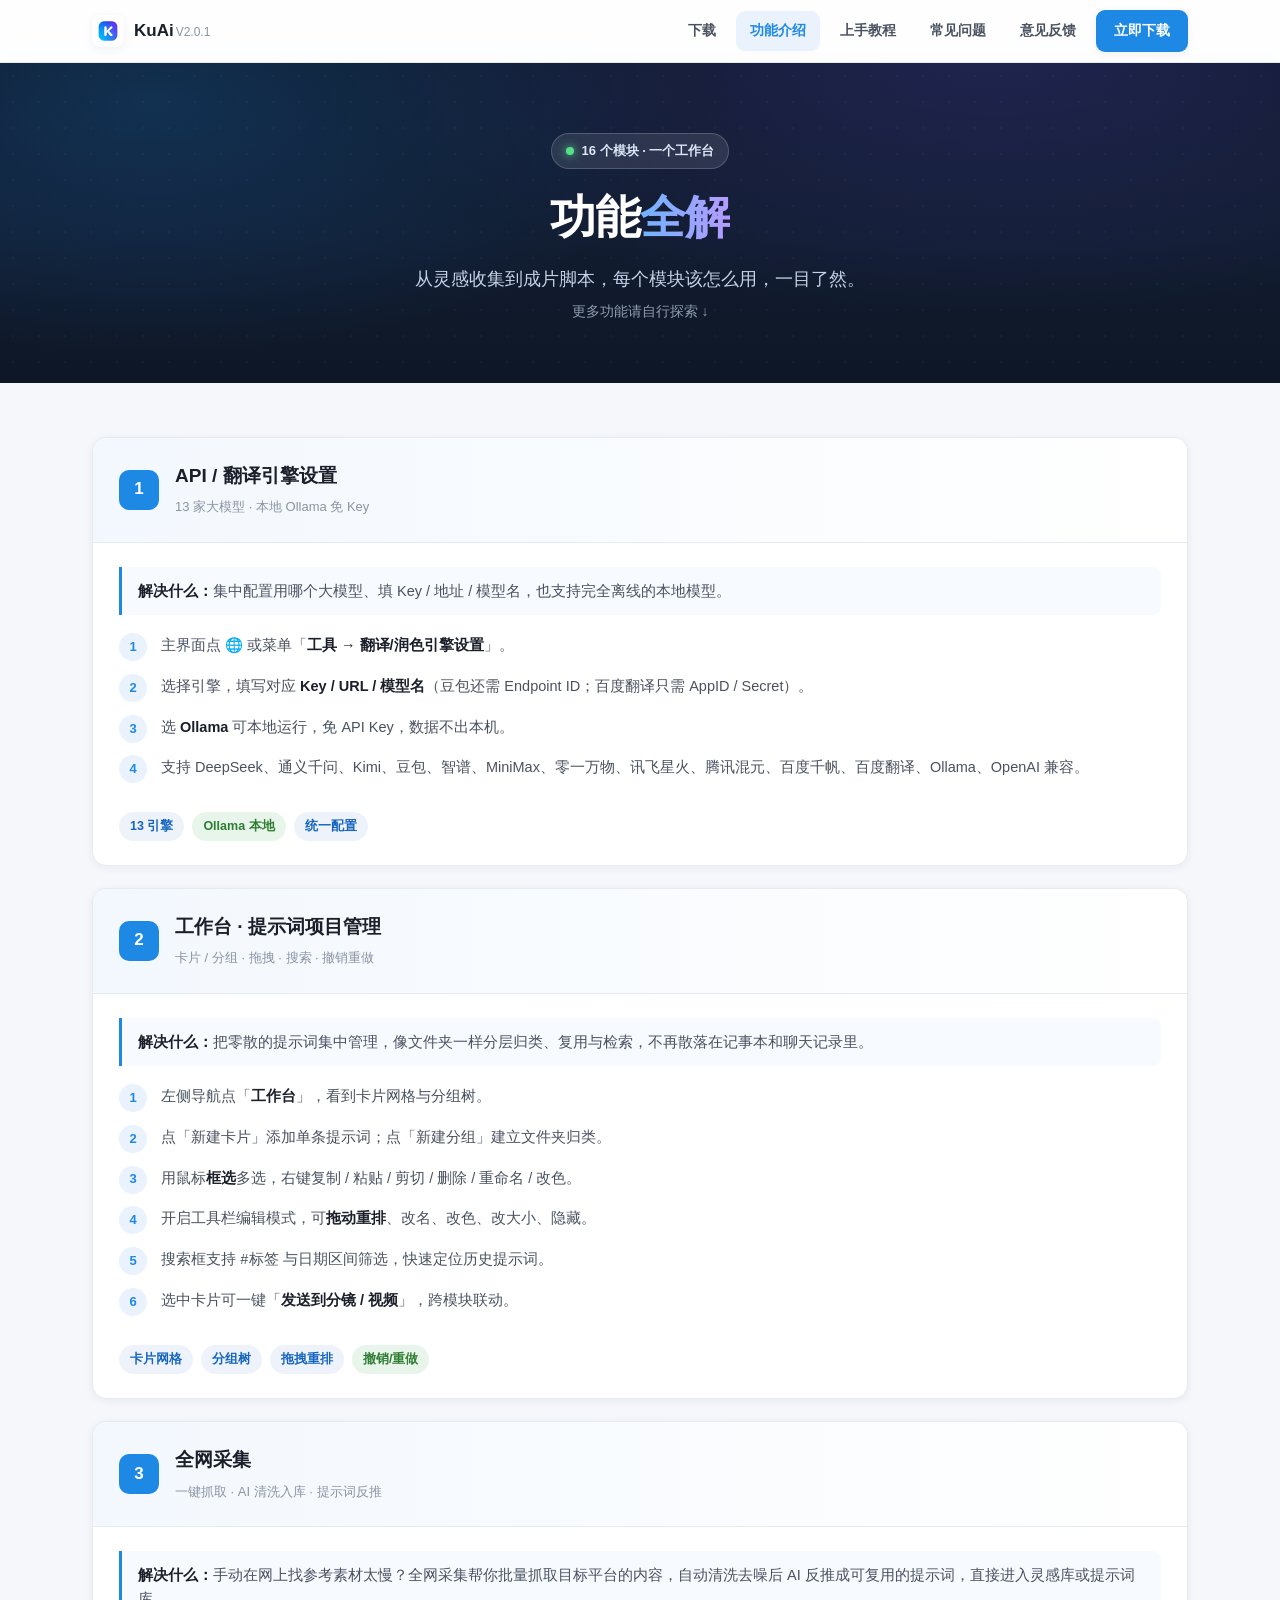
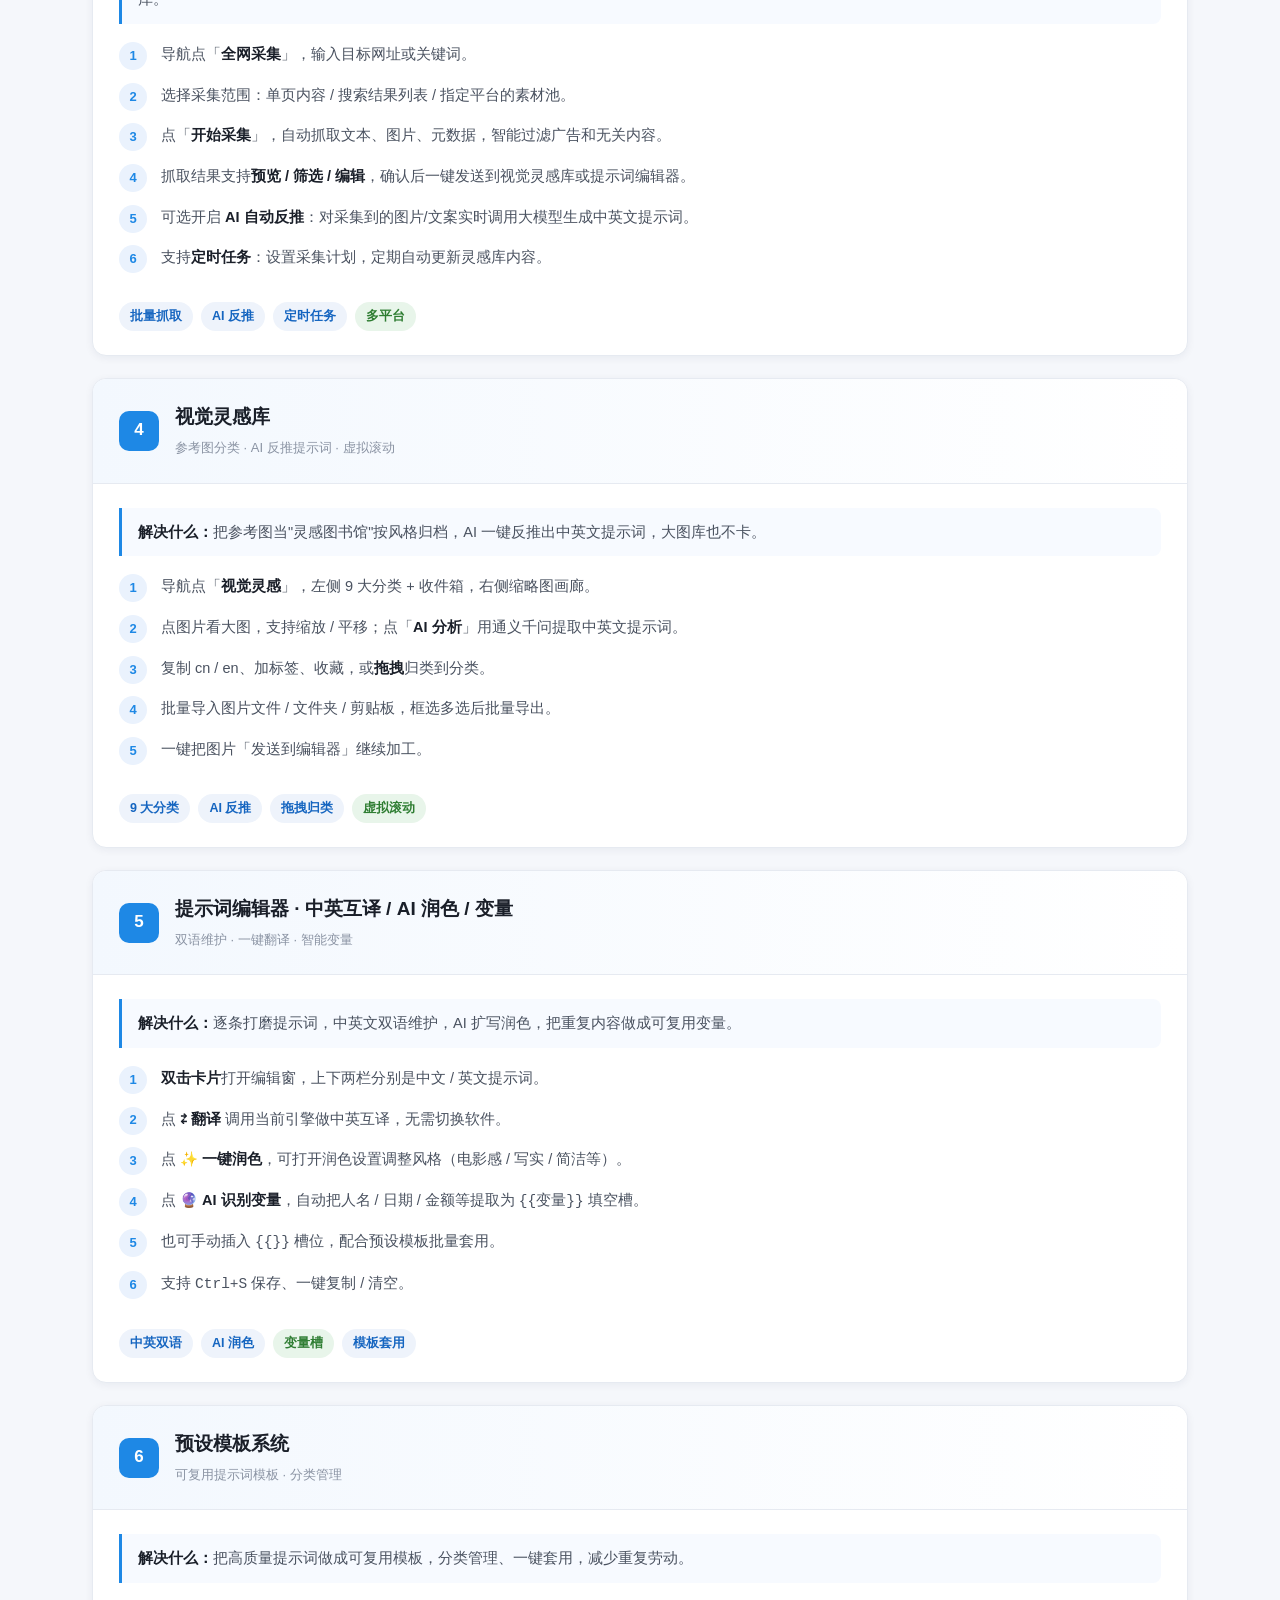
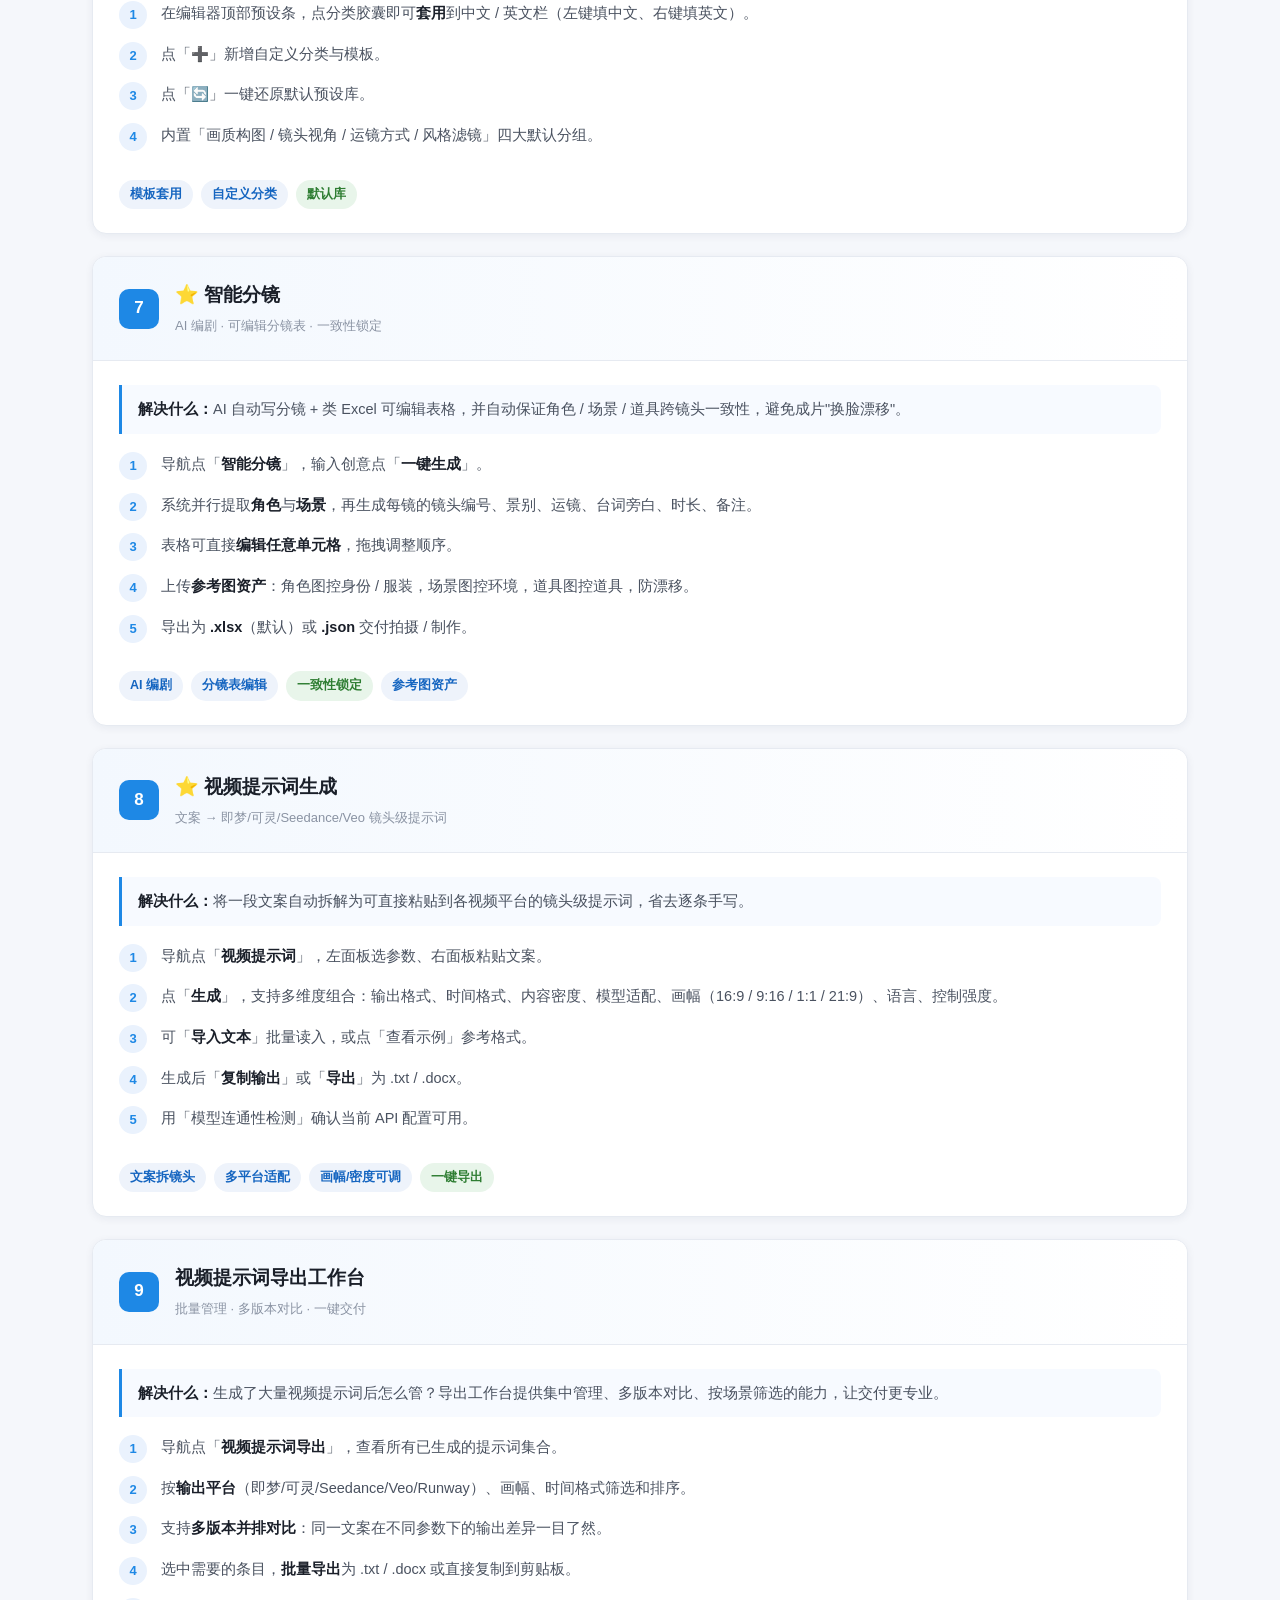
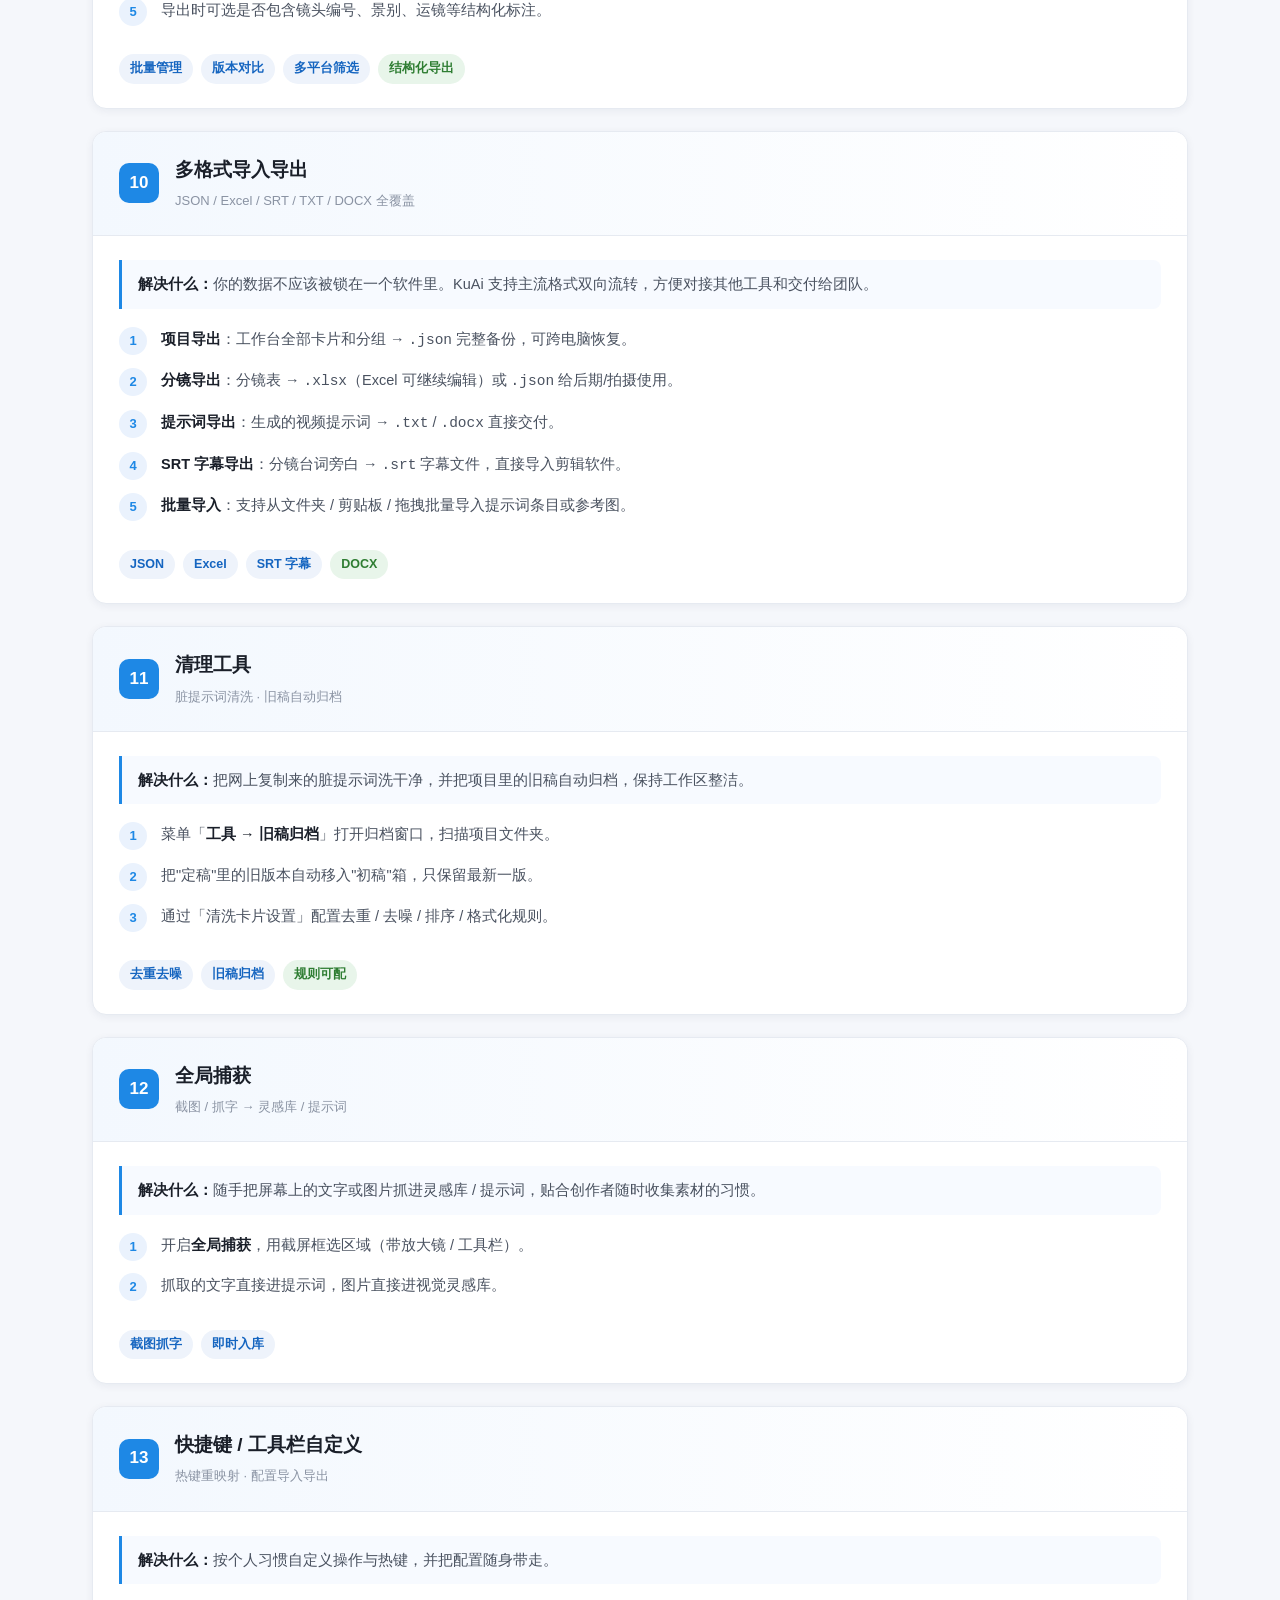
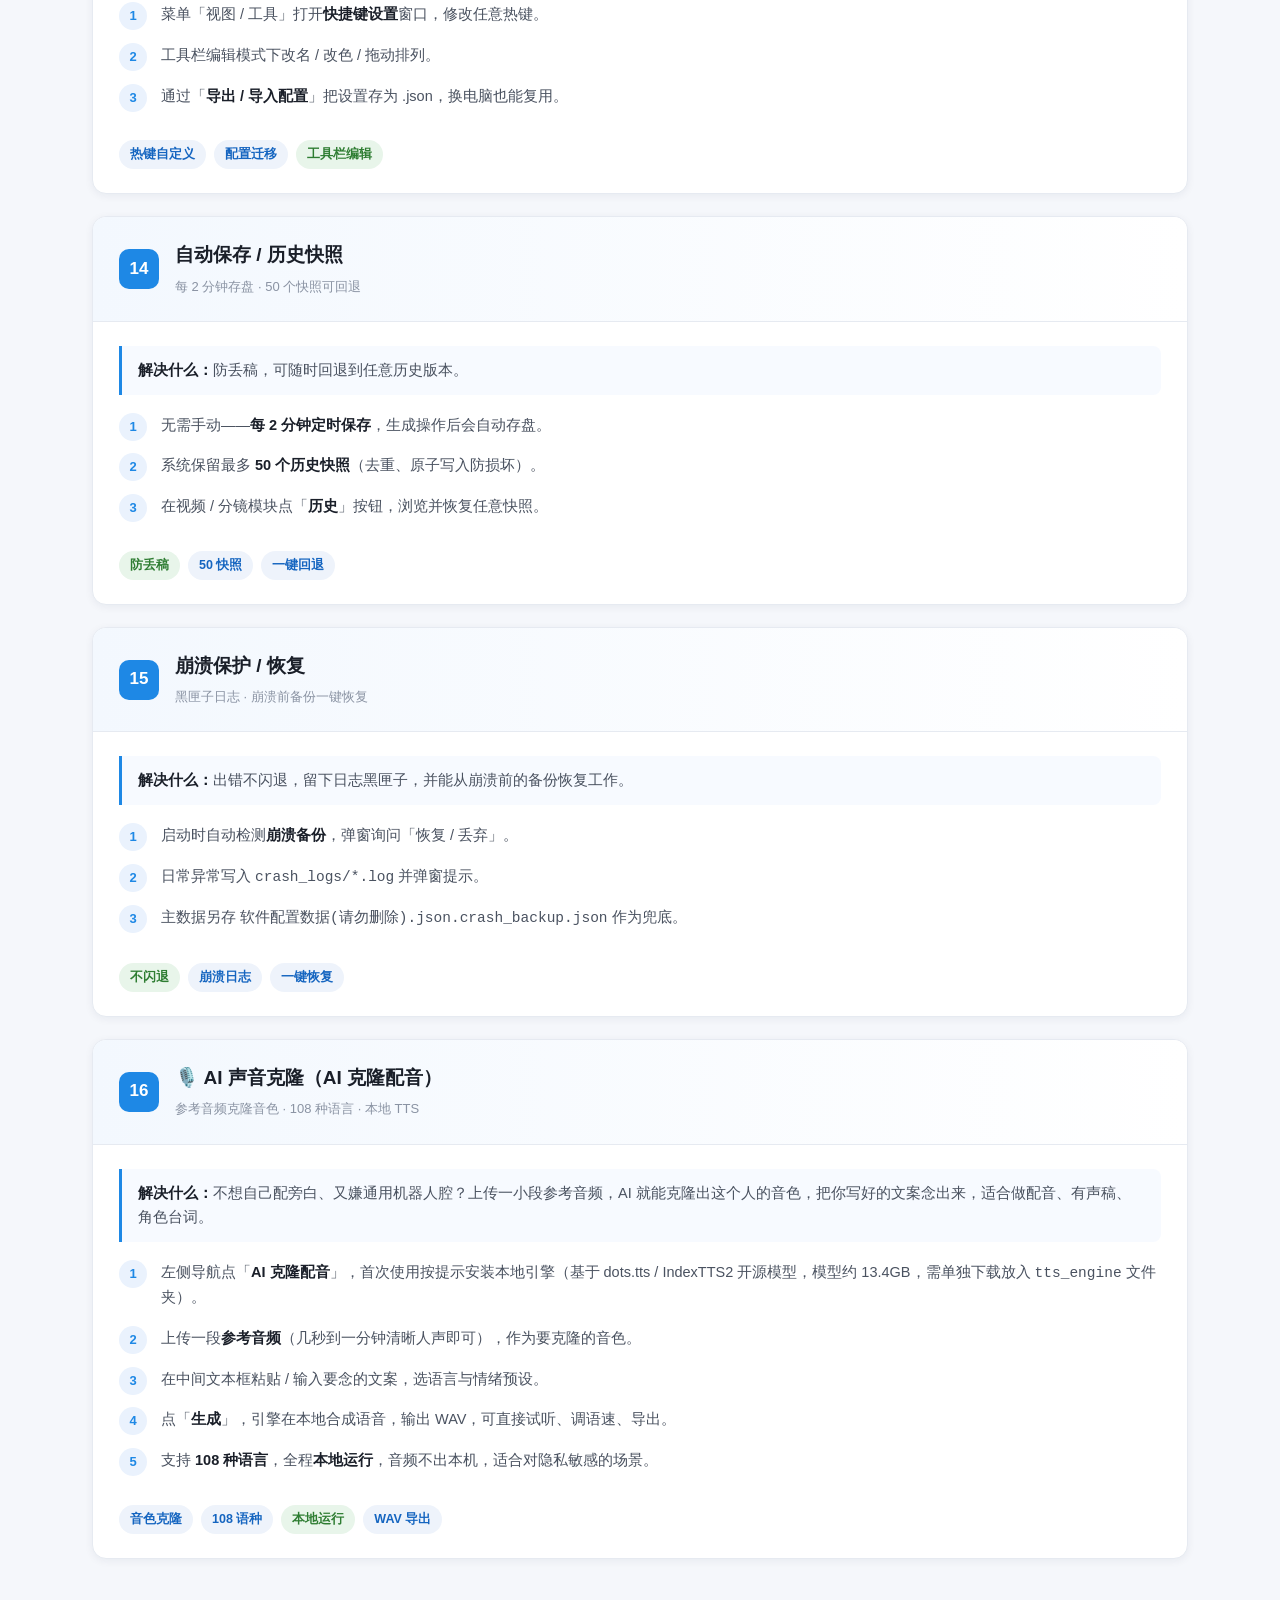
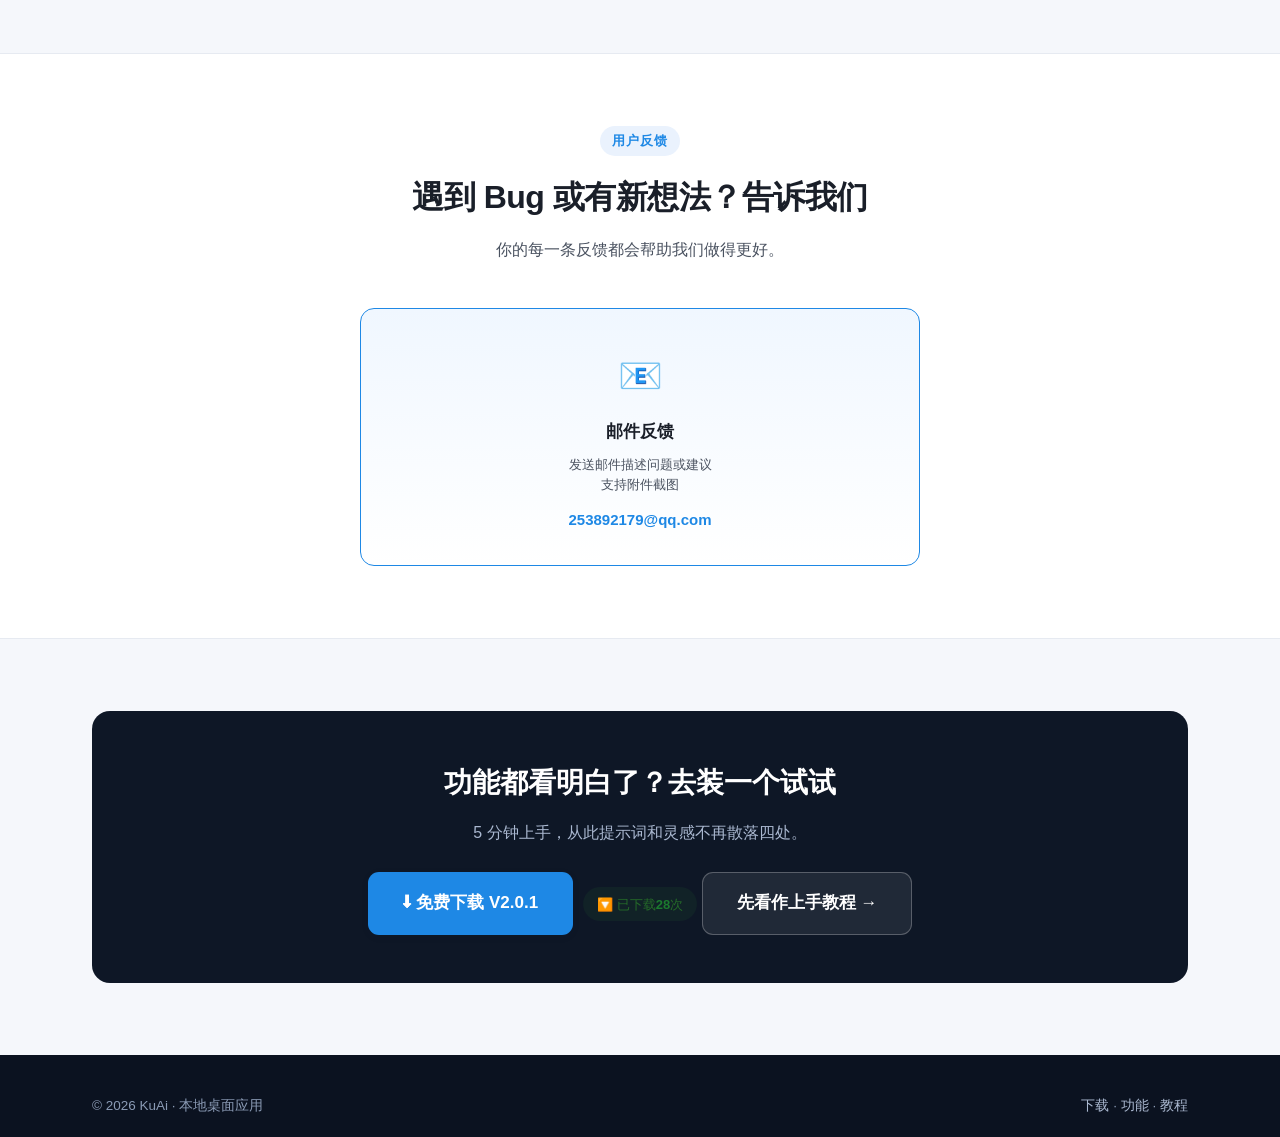
==== commit db785f5d: "发布 v2.0.1：更新 version.json" ====
--- a/features.html
+++ b/features.html
@@ -3,7 +3,7 @@
 <head>
 <meta charset="UTF-8">
 <meta name="viewport" content="width=device-width, initial-scale=1">
-<title>功能介绍 — KuAi V2.0.0</title>
+<title>功能介绍 — KuAi V2.0.1</title>
 <meta name="description" content="16 大功能模块详解：提示词管理、AI中英互译、视频提示词生成、智能分镜、视觉灵感库、全网采集、预设模板、API设置、清理工具、自动保存、崩溃恢复、全局捕获、快捷键自定义、多格式导入导出、视频提示词导出工作台、AI 声音克隆。">
 <meta name="theme-color" content="#0e1726">
 <meta property="og:title" content="KuAi 功能介绍 — 16 大功能模块全解">
@@ -19,7 +19,7 @@
   <div class="nav-inner">
     <a class="brand" href="index.html">
       <img src="assets/logo1.png" alt="KuAi" class="logo-img">
-      <span>KuAi<small data-version>V2.0.0</small></span>
+      <span>KuAi<small data-version>V2.0.1</small></span>
     </a>
     <button class="nav-toggle">☰</button>
     <div class="nav-links">
@@ -317,7 +317,7 @@
     <div class="foot-cta">
       <h2>功能都看明白了？去装一个试试</h2>
       <p>5 分钟上手，从此提示词和灵感不再散落四处。</p>
-      <a href="https://gitee.com/kuai061102/kuai-release/releases/download/v2.0.0/VideoPromptAssistant-Setup-2.0.0.exe" target="_blank" rel="noopener" data-download="primary" class="btn btn-primary btn-lg">⬇ 免费下载 V2.0.0</a>
+      <a href="https://gitee.com/kuai061102/kuai-release/releases/download/v2.0.1/VideoPromptAssistant-Setup-2.0.1.exe" target="_blank" rel="noopener" data-download="primary" class="btn btn-primary btn-lg">⬇ 免费下载 V2.0.1</a>
       <a href="guide.html" class="btn btn-ghost btn-lg" style="background:rgba(255,255,255,.08);color:#fff;border-color:rgba(255,255,255,.25);">先看作上手教程 →</a>
     </div>
   </div>
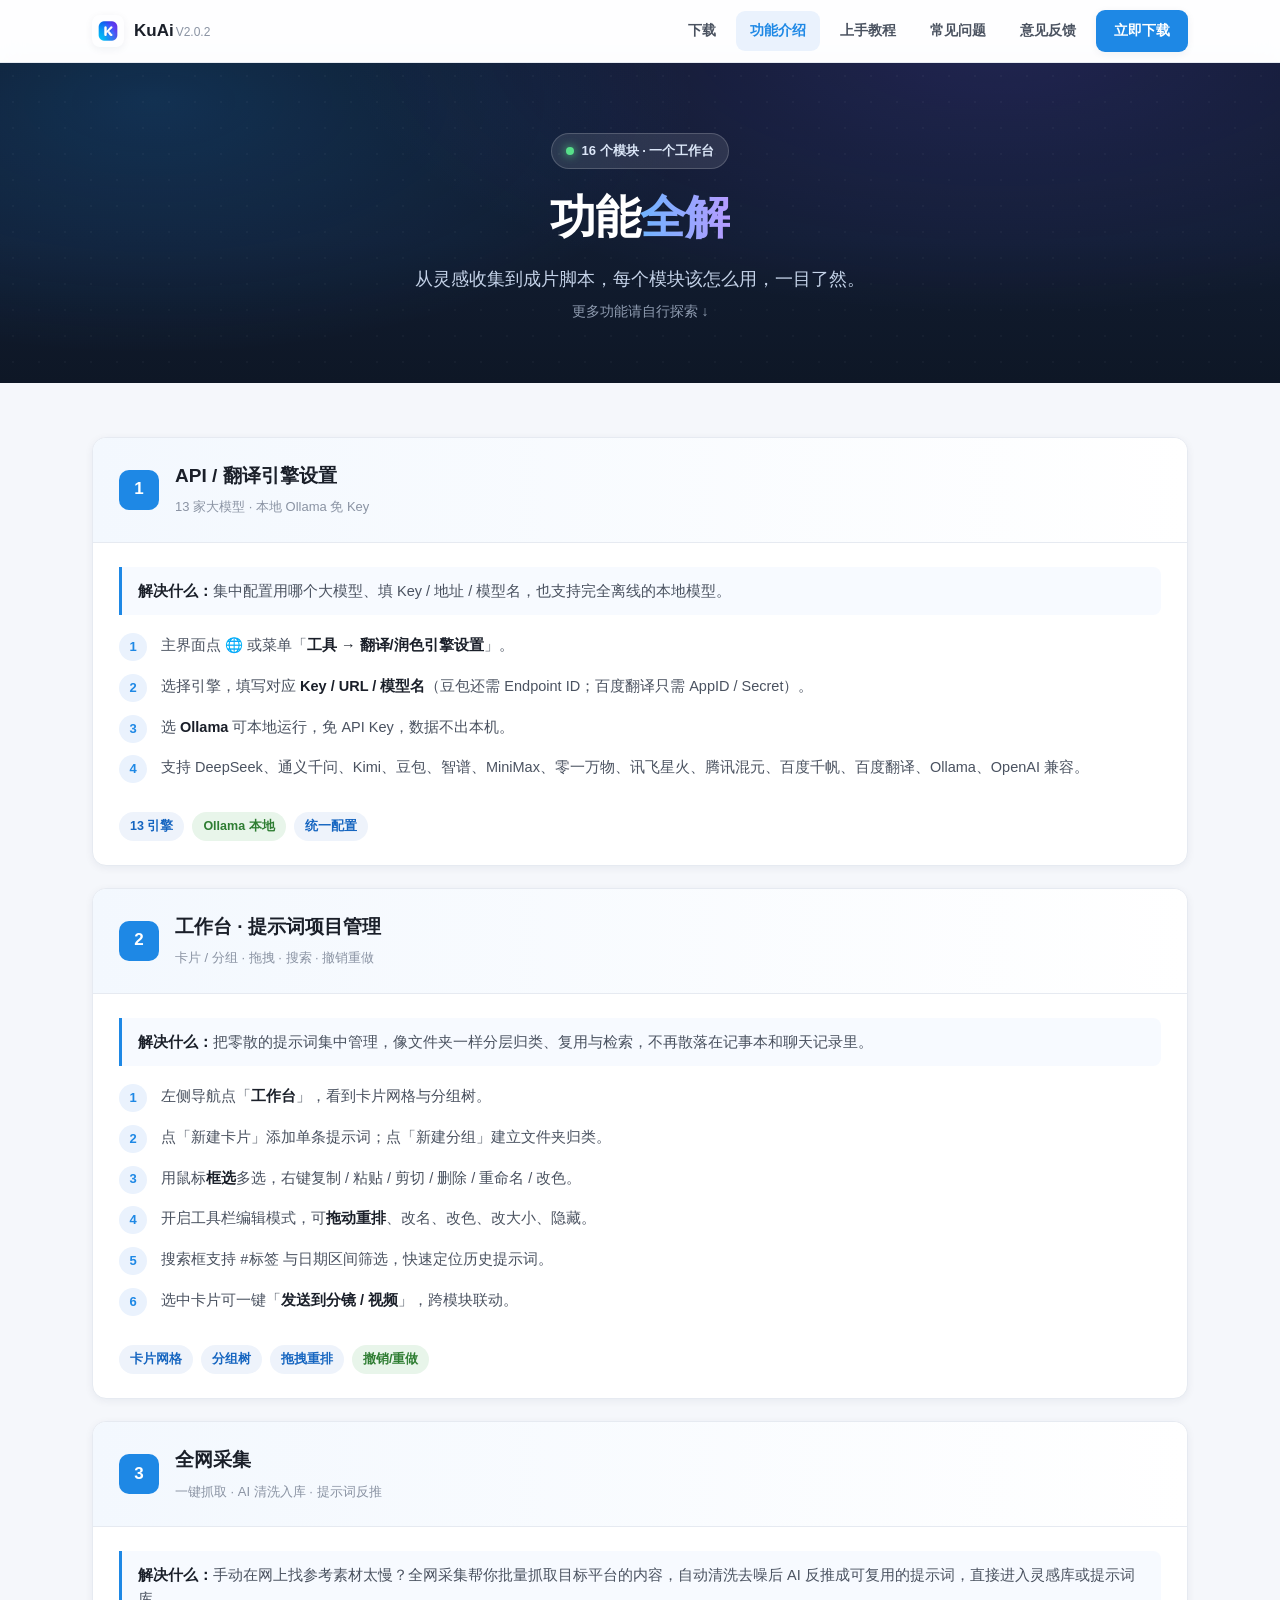
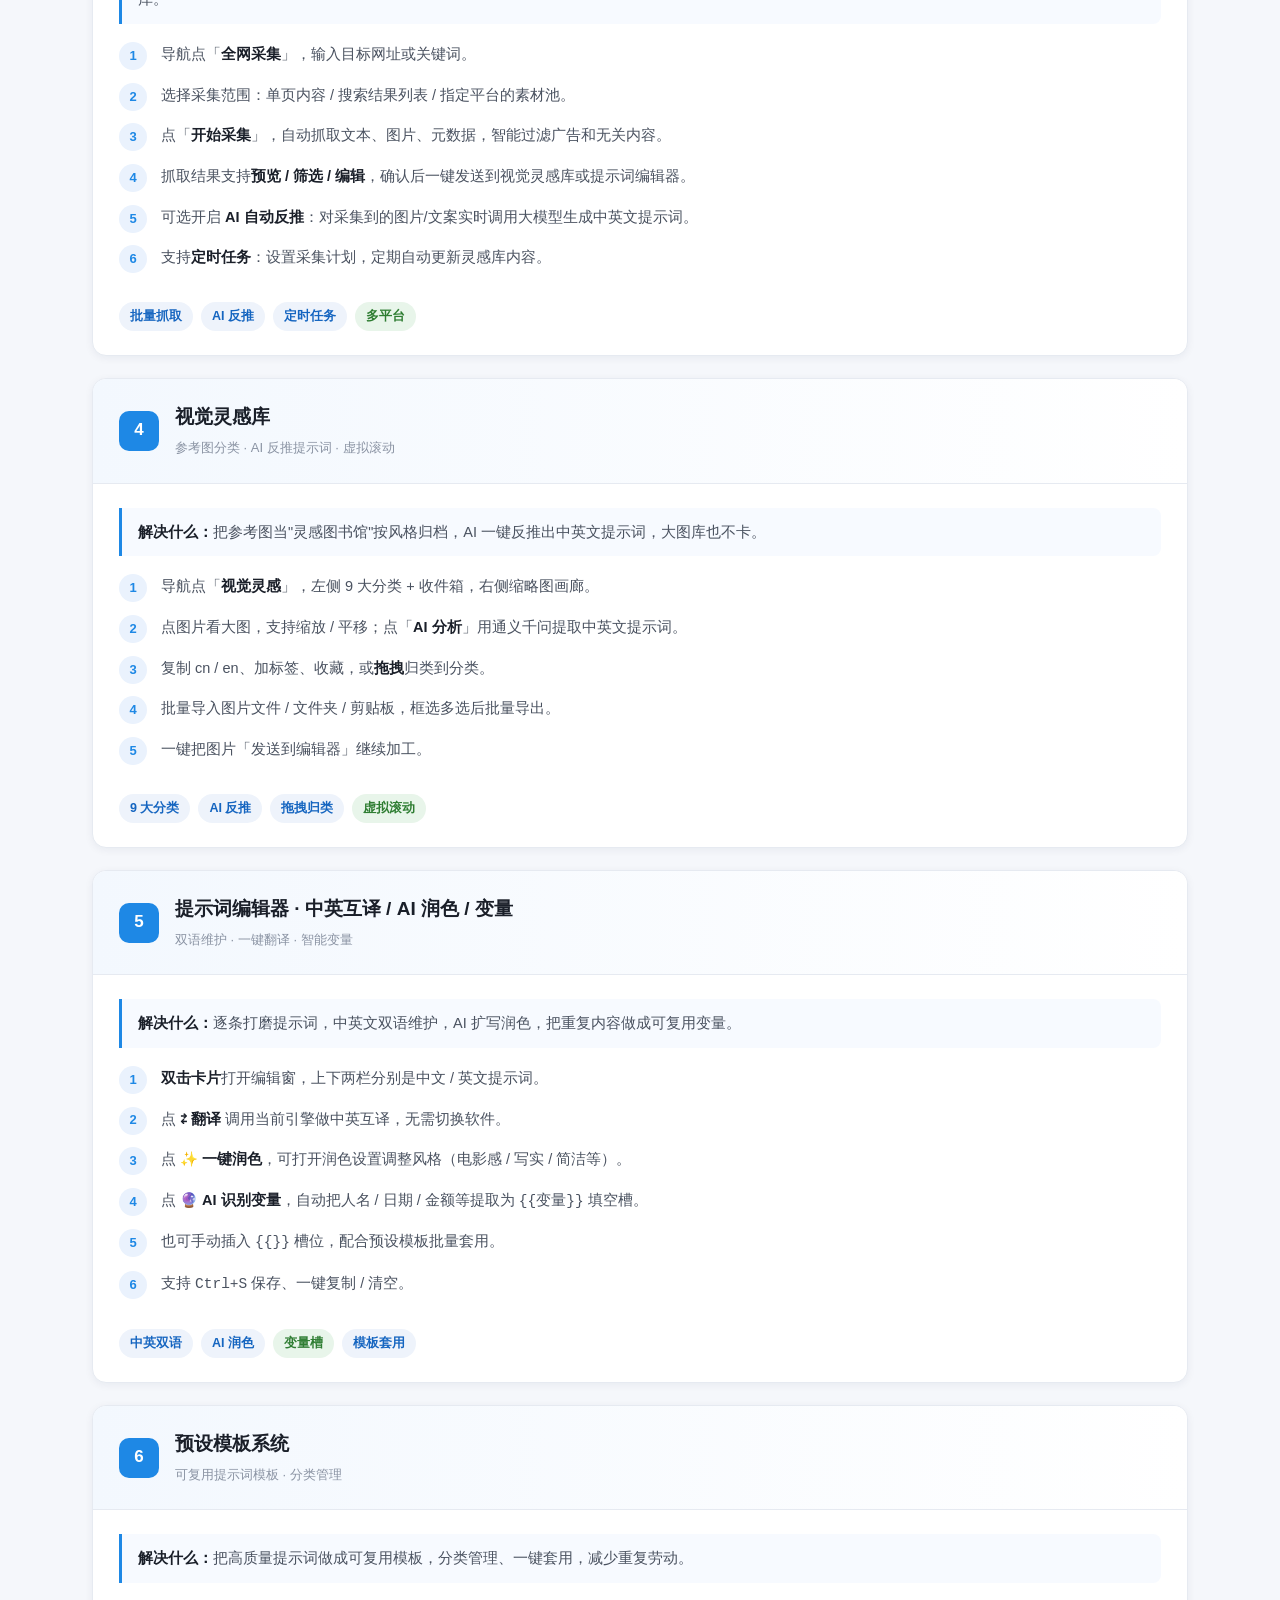
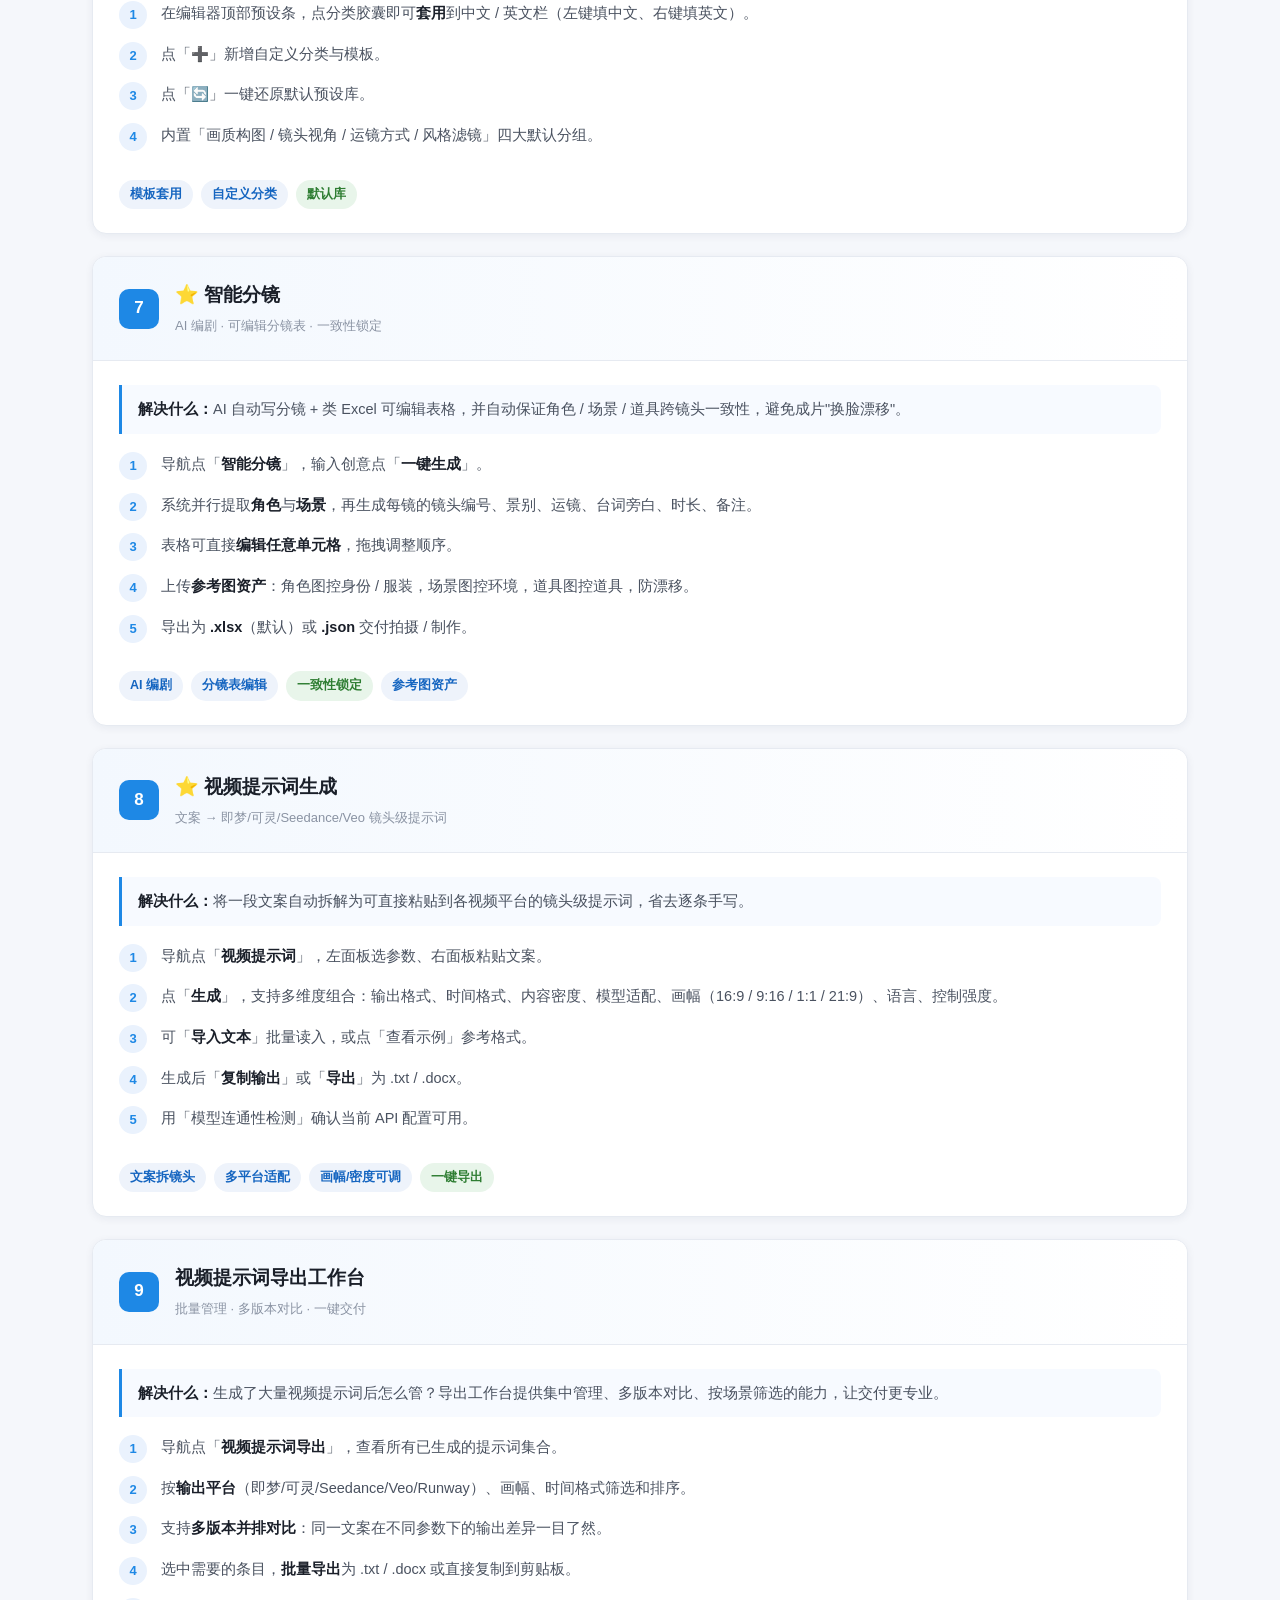
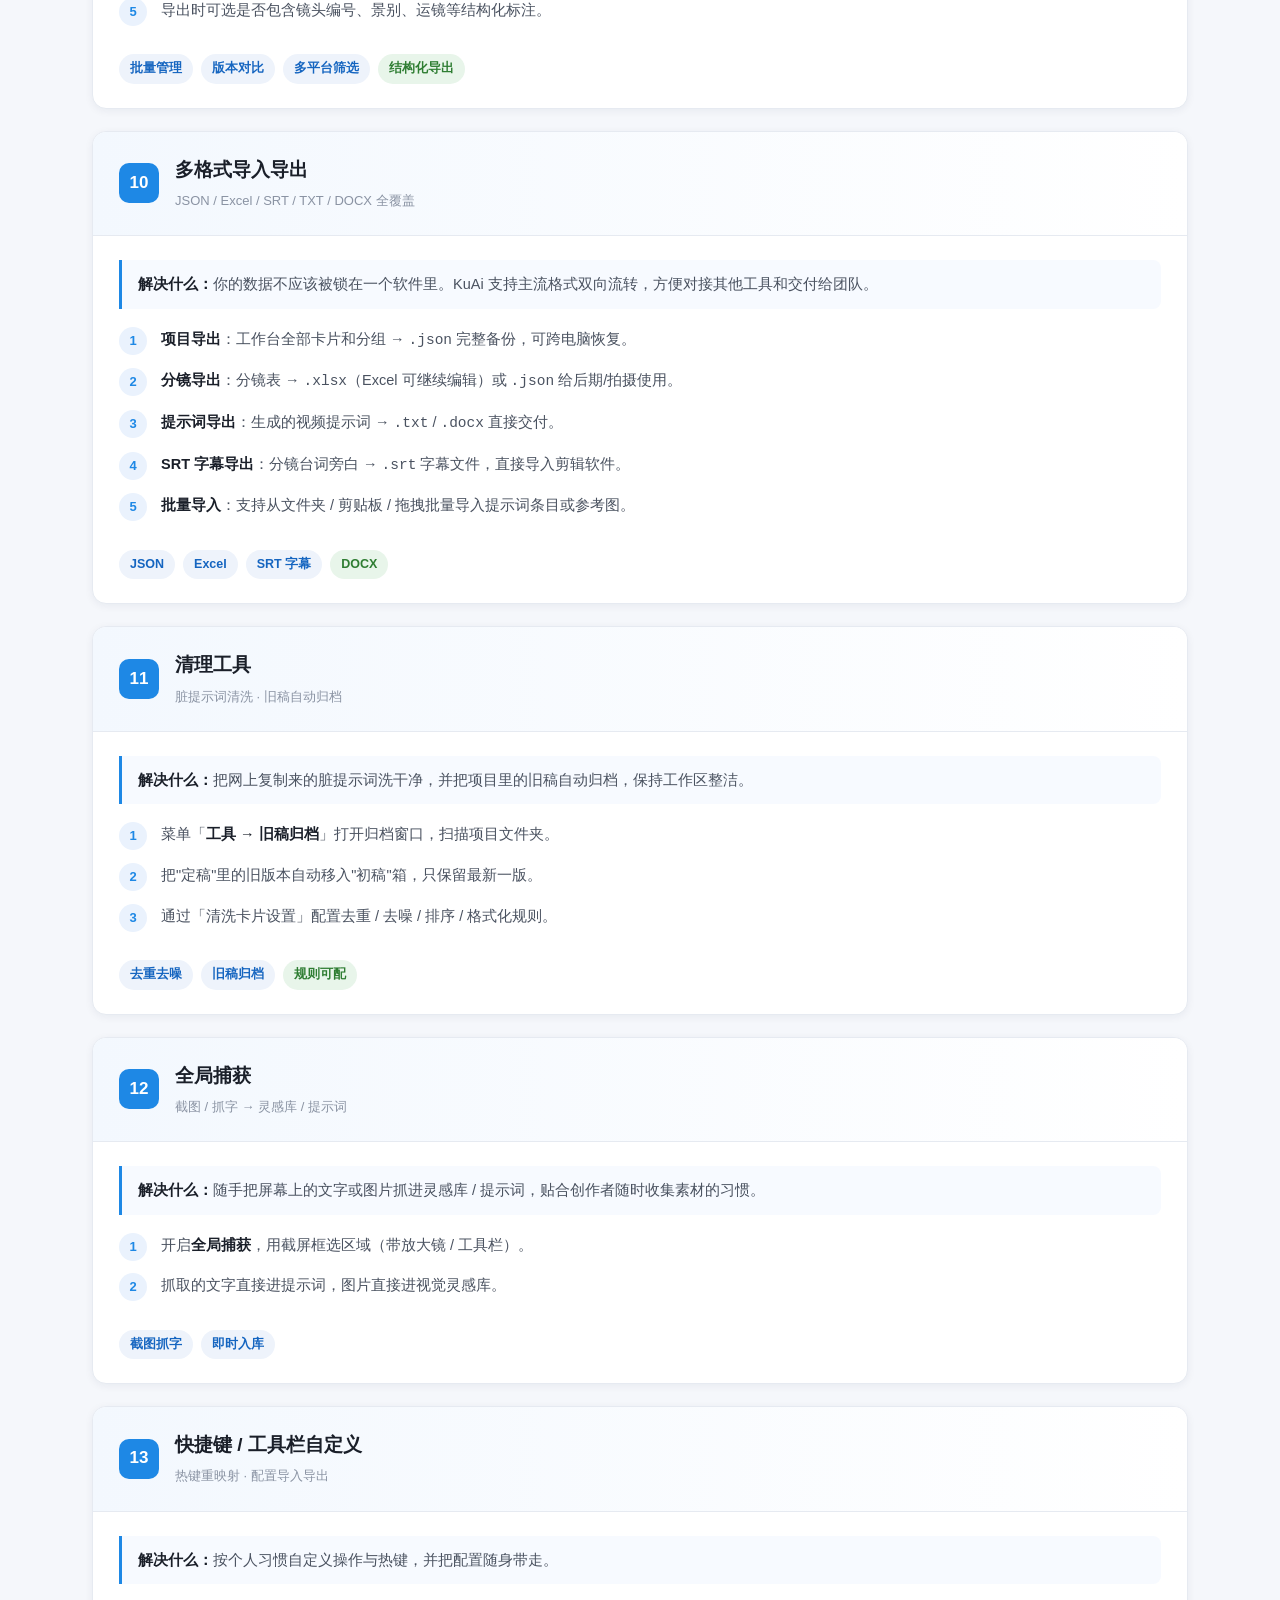
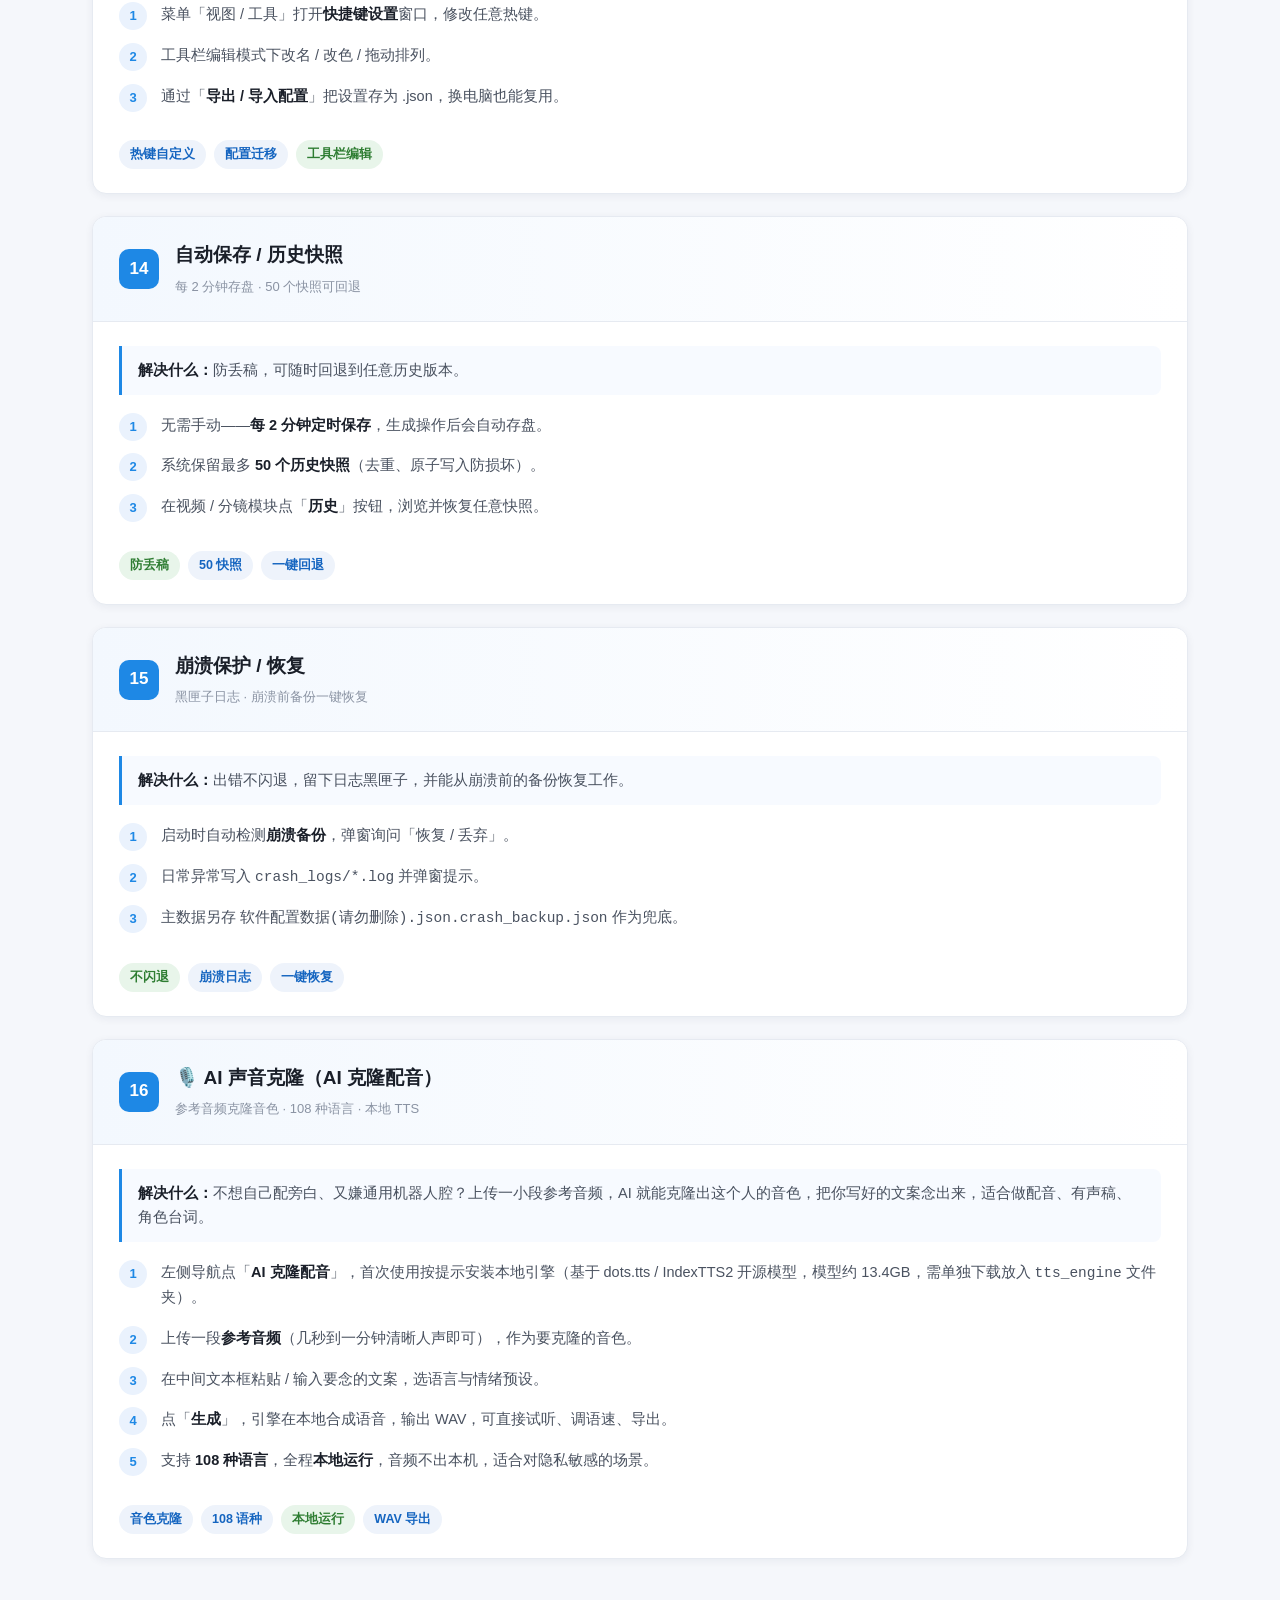
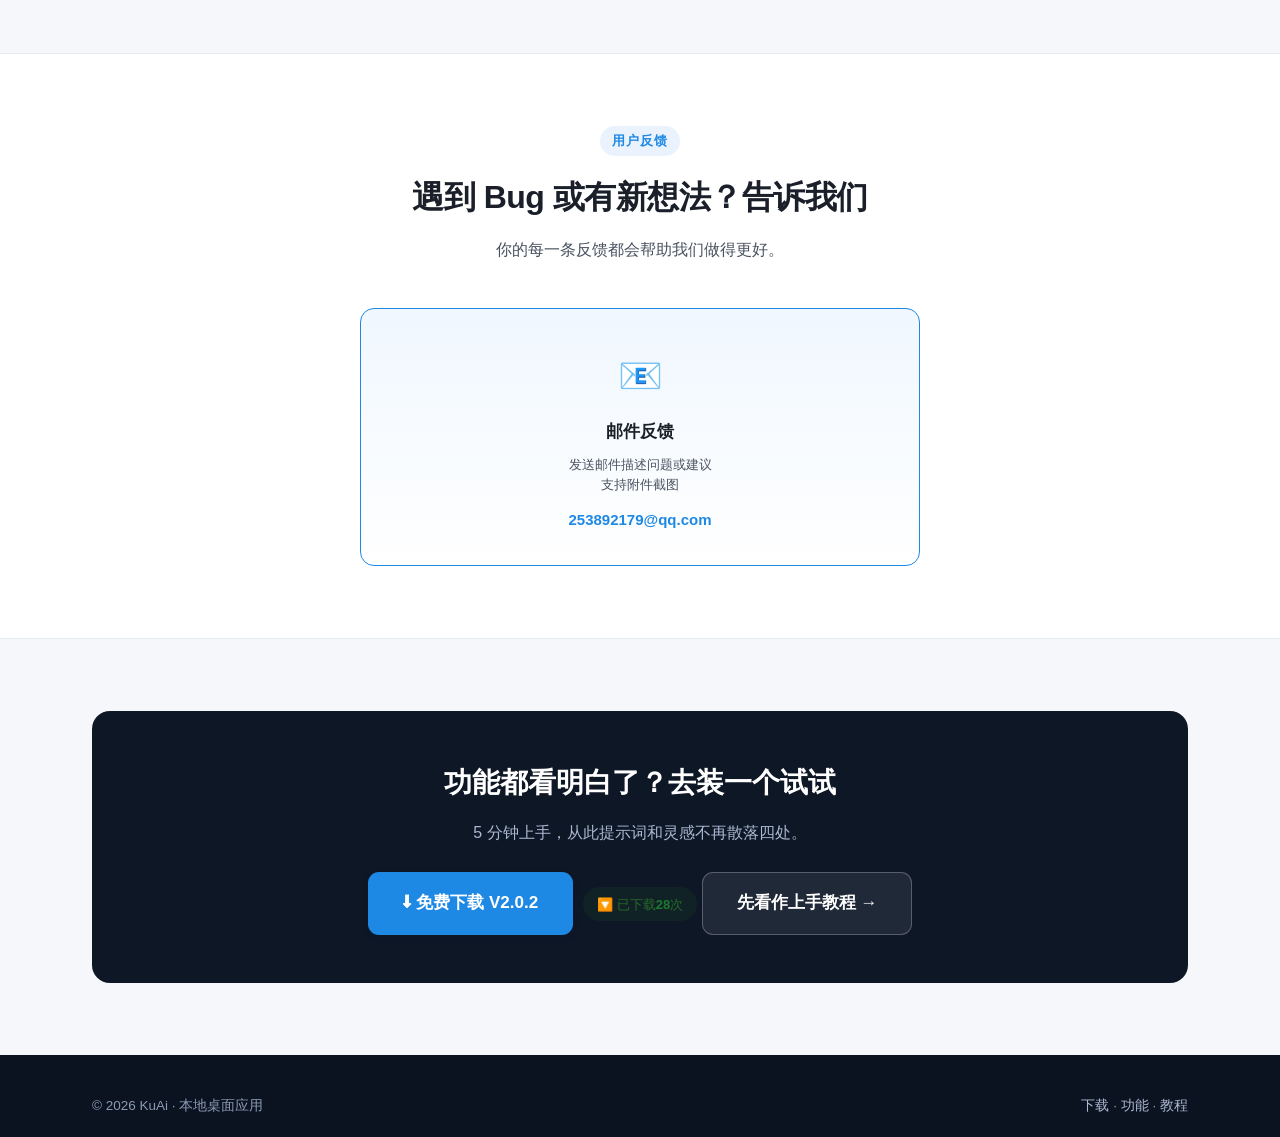
==== commit d6bc8be8: "发布 v2.0.2：更新 version.json" ====
--- a/features.html
+++ b/features.html
@@ -3,7 +3,7 @@
 <head>
 <meta charset="UTF-8">
 <meta name="viewport" content="width=device-width, initial-scale=1">
-<title>功能介绍 — KuAi V2.0.1</title>
+<title>功能介绍 — KuAi V2.0.2</title>
 <meta name="description" content="16 大功能模块详解：提示词管理、AI中英互译、视频提示词生成、智能分镜、视觉灵感库、全网采集、预设模板、API设置、清理工具、自动保存、崩溃恢复、全局捕获、快捷键自定义、多格式导入导出、视频提示词导出工作台、AI 声音克隆。">
 <meta name="theme-color" content="#0e1726">
 <meta property="og:title" content="KuAi 功能介绍 — 16 大功能模块全解">
@@ -19,7 +19,7 @@
   <div class="nav-inner">
     <a class="brand" href="index.html">
       <img src="assets/logo1.png" alt="KuAi" class="logo-img">
-      <span>KuAi<small data-version>V2.0.1</small></span>
+      <span>KuAi<small data-version>V2.0.2</small></span>
     </a>
     <button class="nav-toggle">☰</button>
     <div class="nav-links">
@@ -317,7 +317,7 @@
     <div class="foot-cta">
       <h2>功能都看明白了？去装一个试试</h2>
       <p>5 分钟上手，从此提示词和灵感不再散落四处。</p>
-      <a href="https://gitee.com/kuai061102/kuai-release/releases/download/v2.0.1/VideoPromptAssistant-Setup-2.0.1.exe" target="_blank" rel="noopener" data-download="primary" class="btn btn-primary btn-lg">⬇ 免费下载 V2.0.1</a>
+      <a href="https://gitee.com/kuai061102/kuai-release/releases/download/v2.0.2/VideoPromptAssistant-Setup-2.0.2.exe" target="_blank" rel="noopener" data-download="primary" class="btn btn-primary btn-lg">⬇ 免费下载 V2.0.2</a>
       <a href="guide.html" class="btn btn-ghost btn-lg" style="background:rgba(255,255,255,.08);color:#fff;border-color:rgba(255,255,255,.25);">先看作上手教程 →</a>
     </div>
   </div>
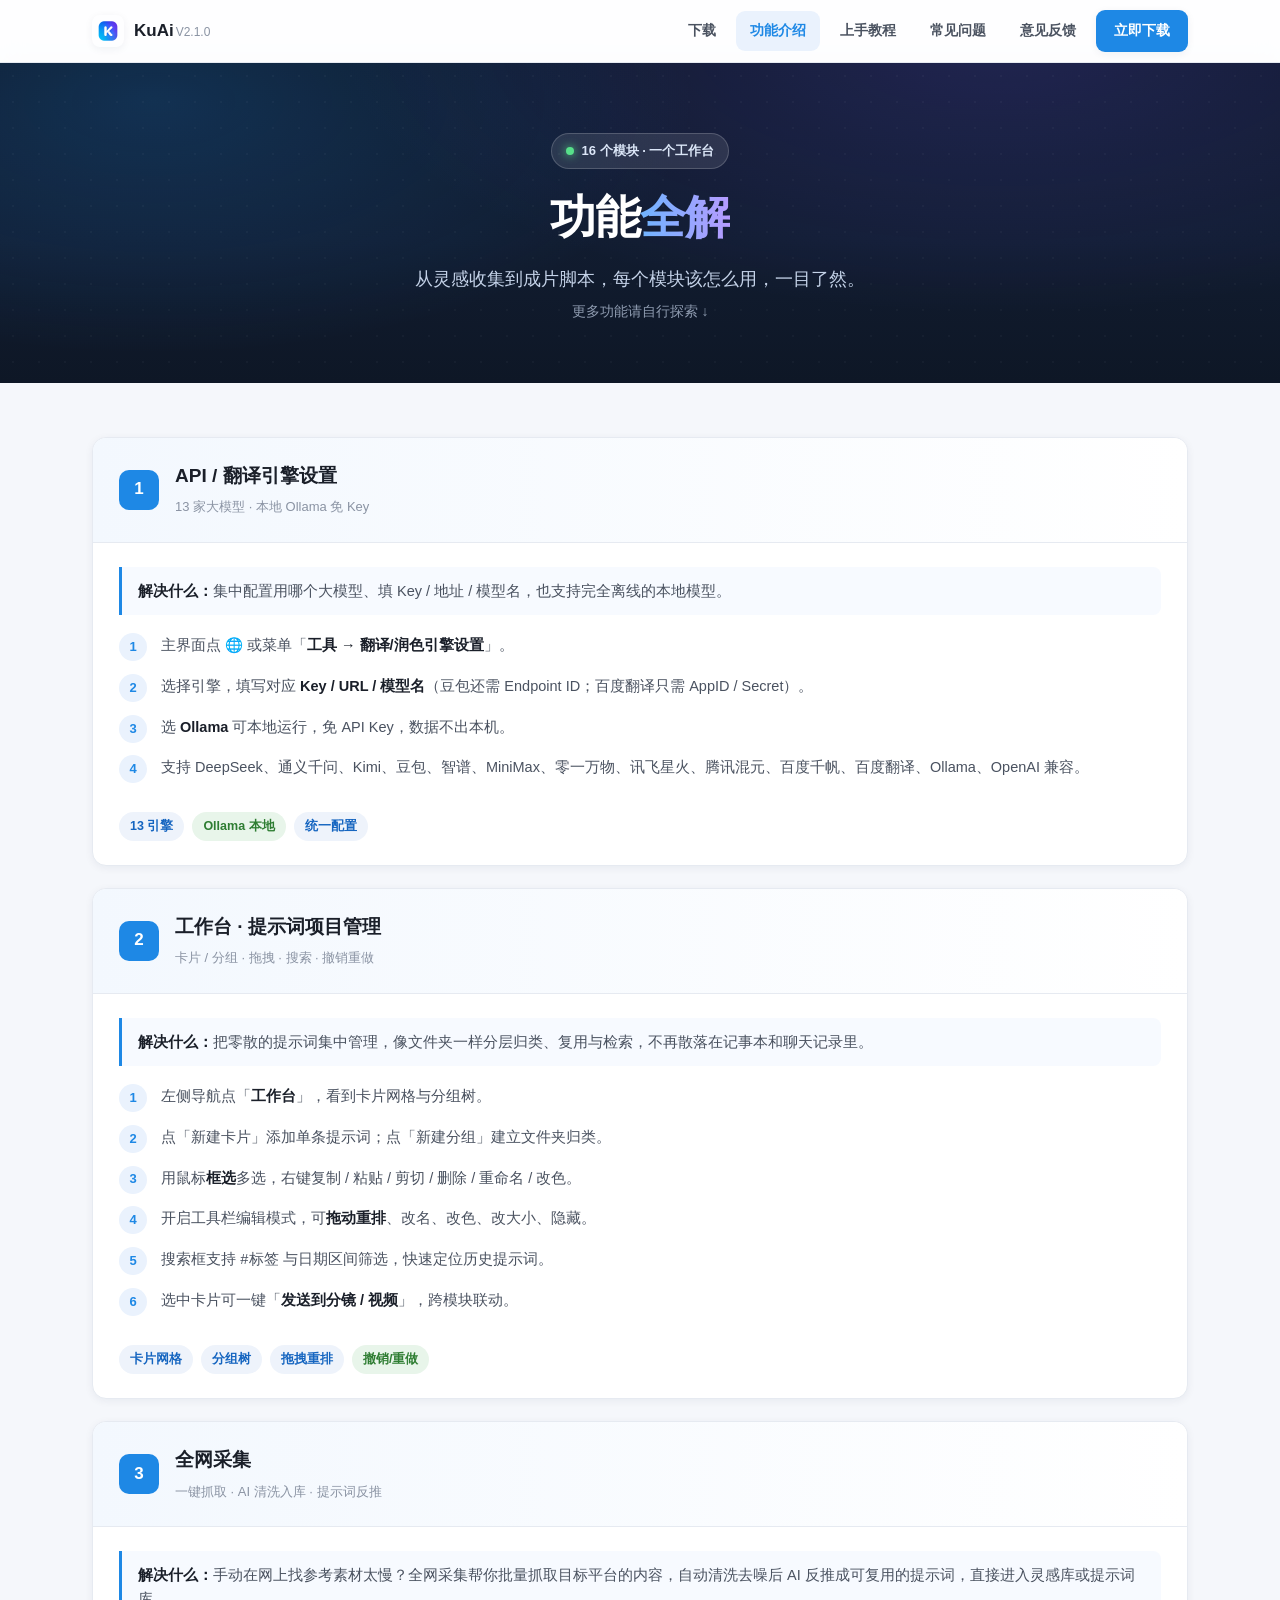
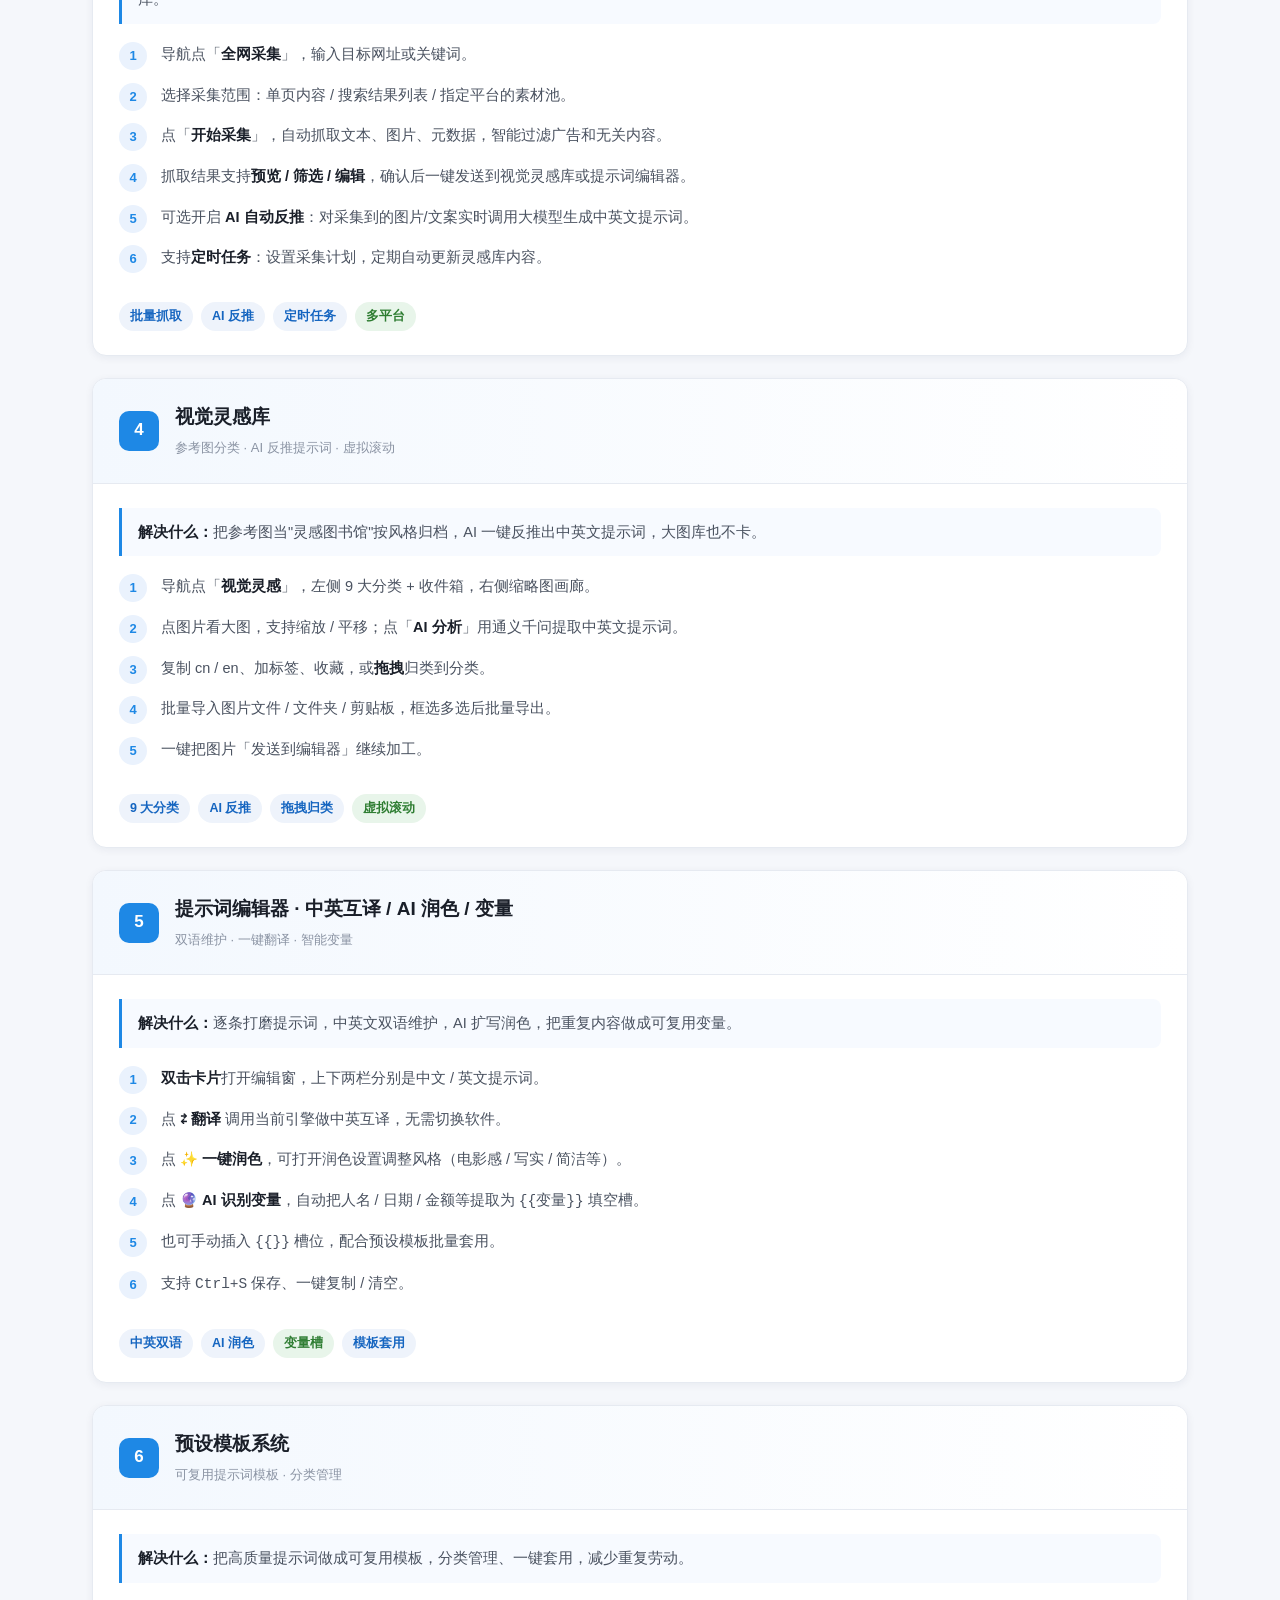
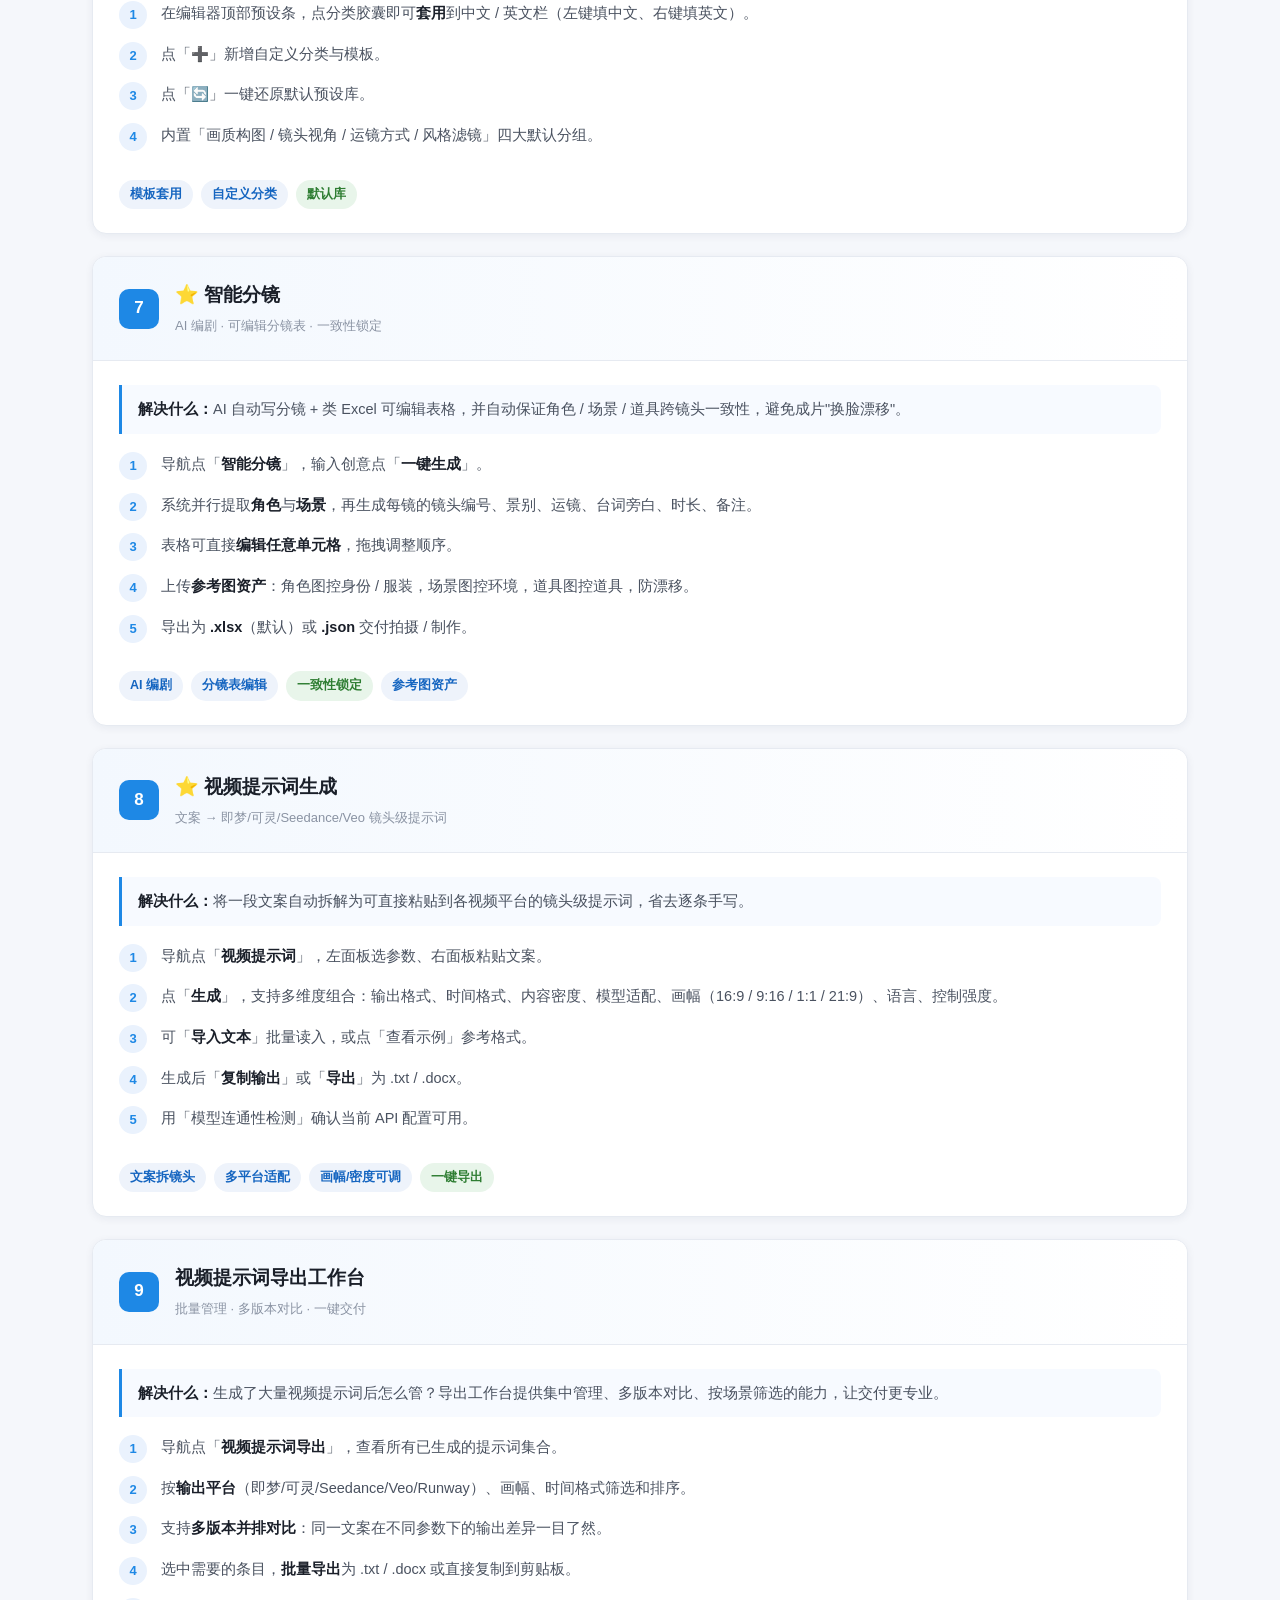
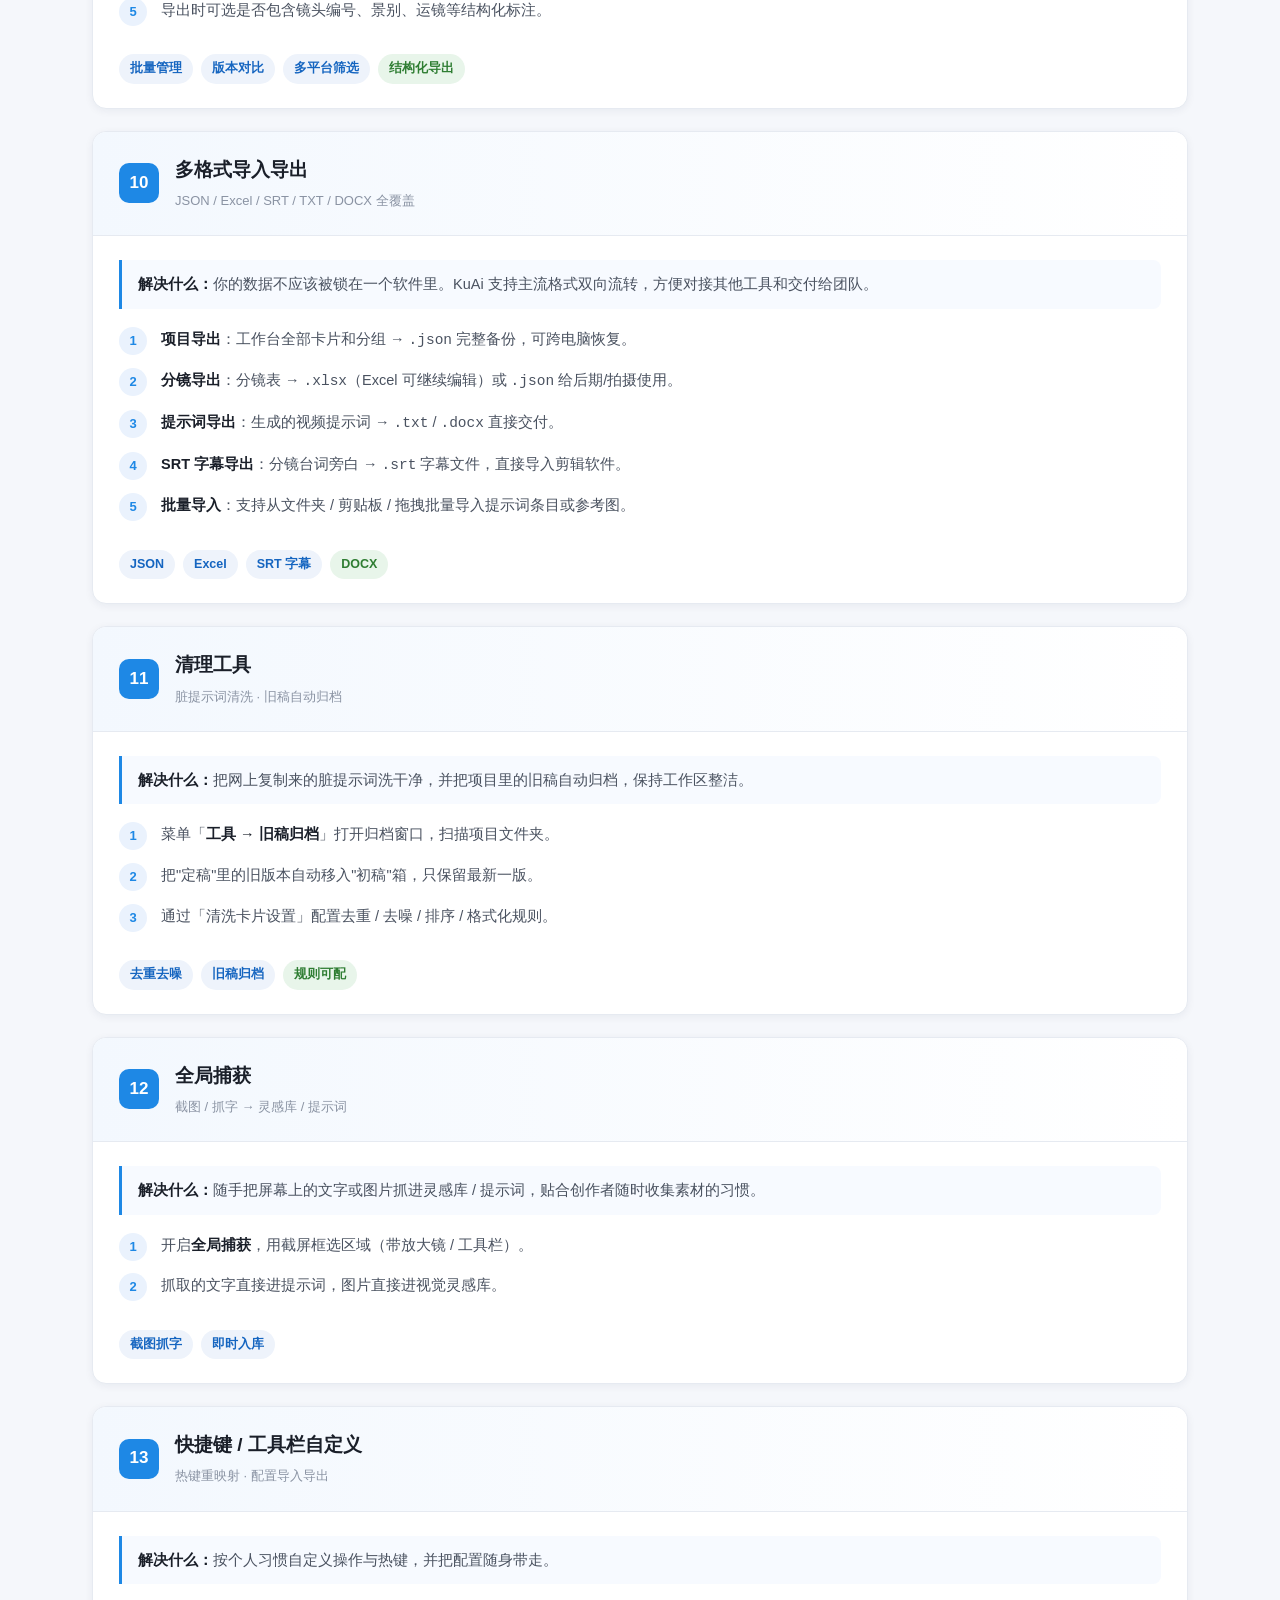
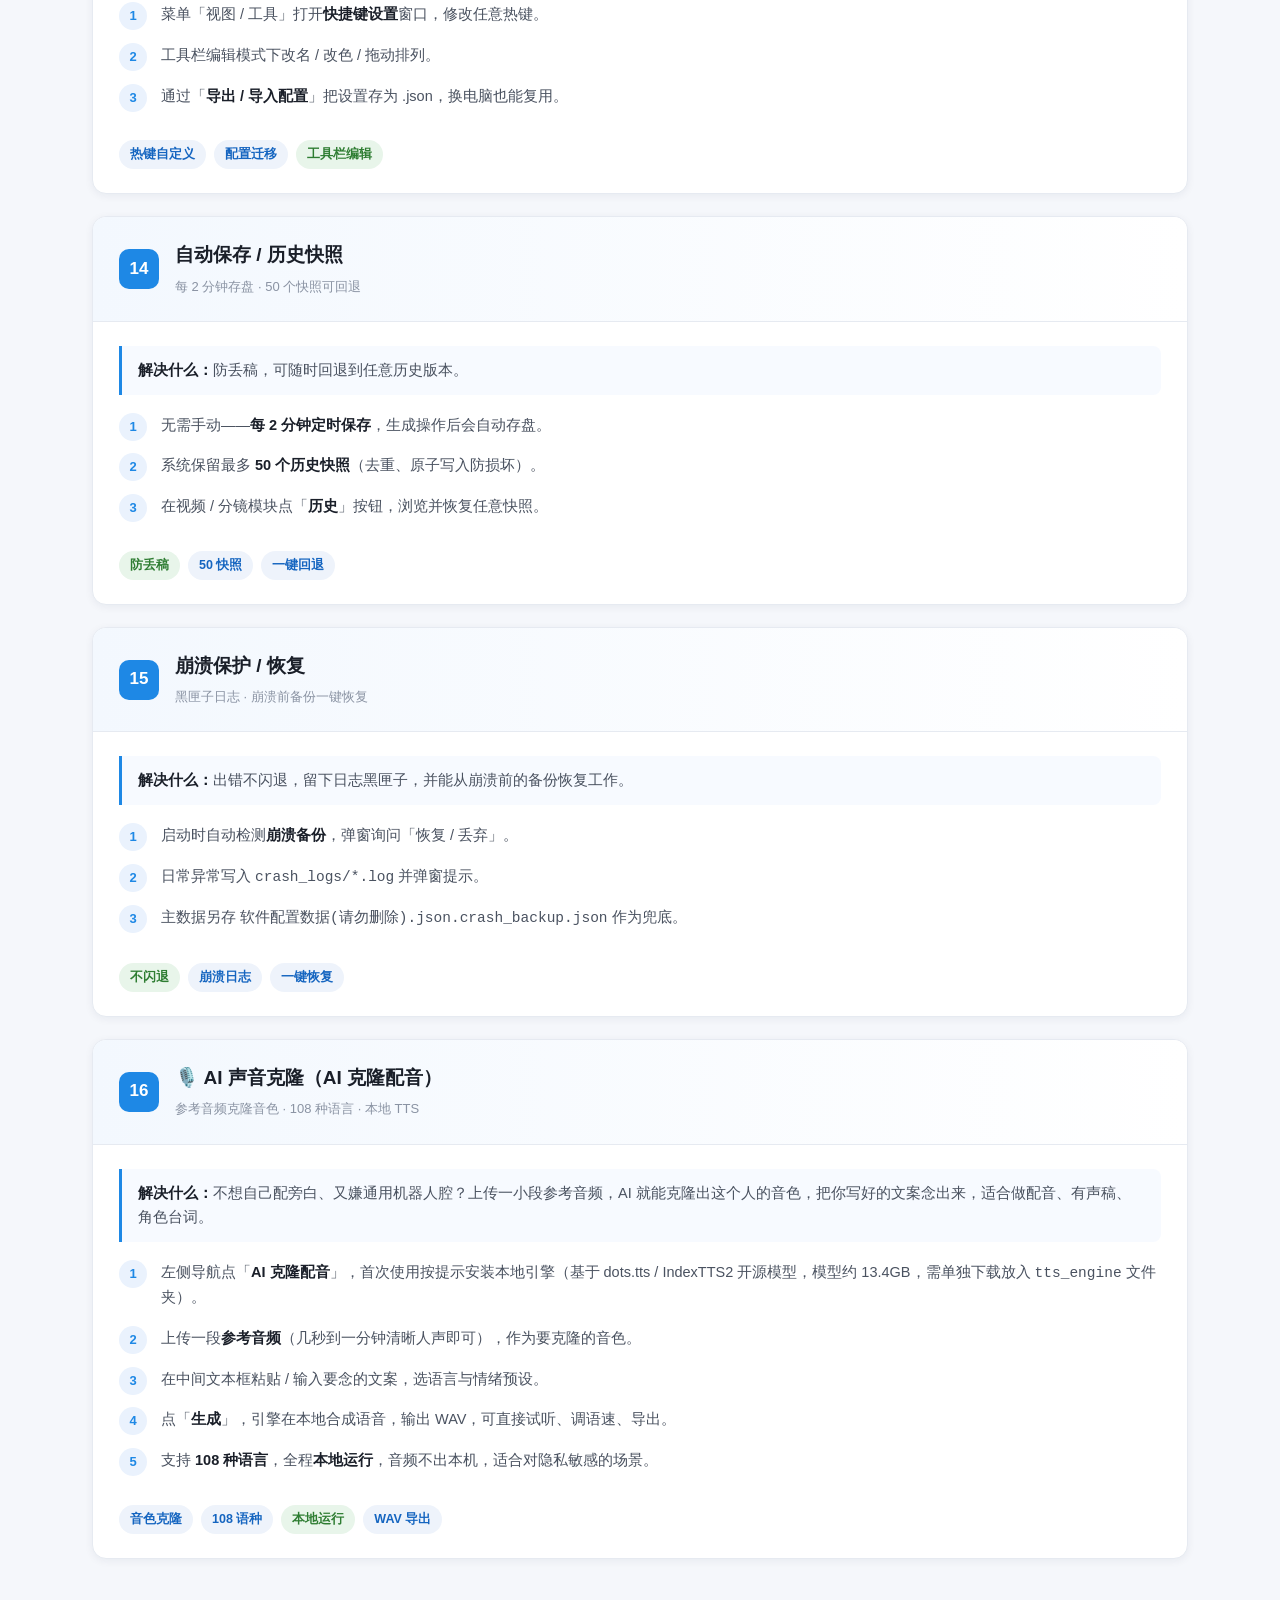
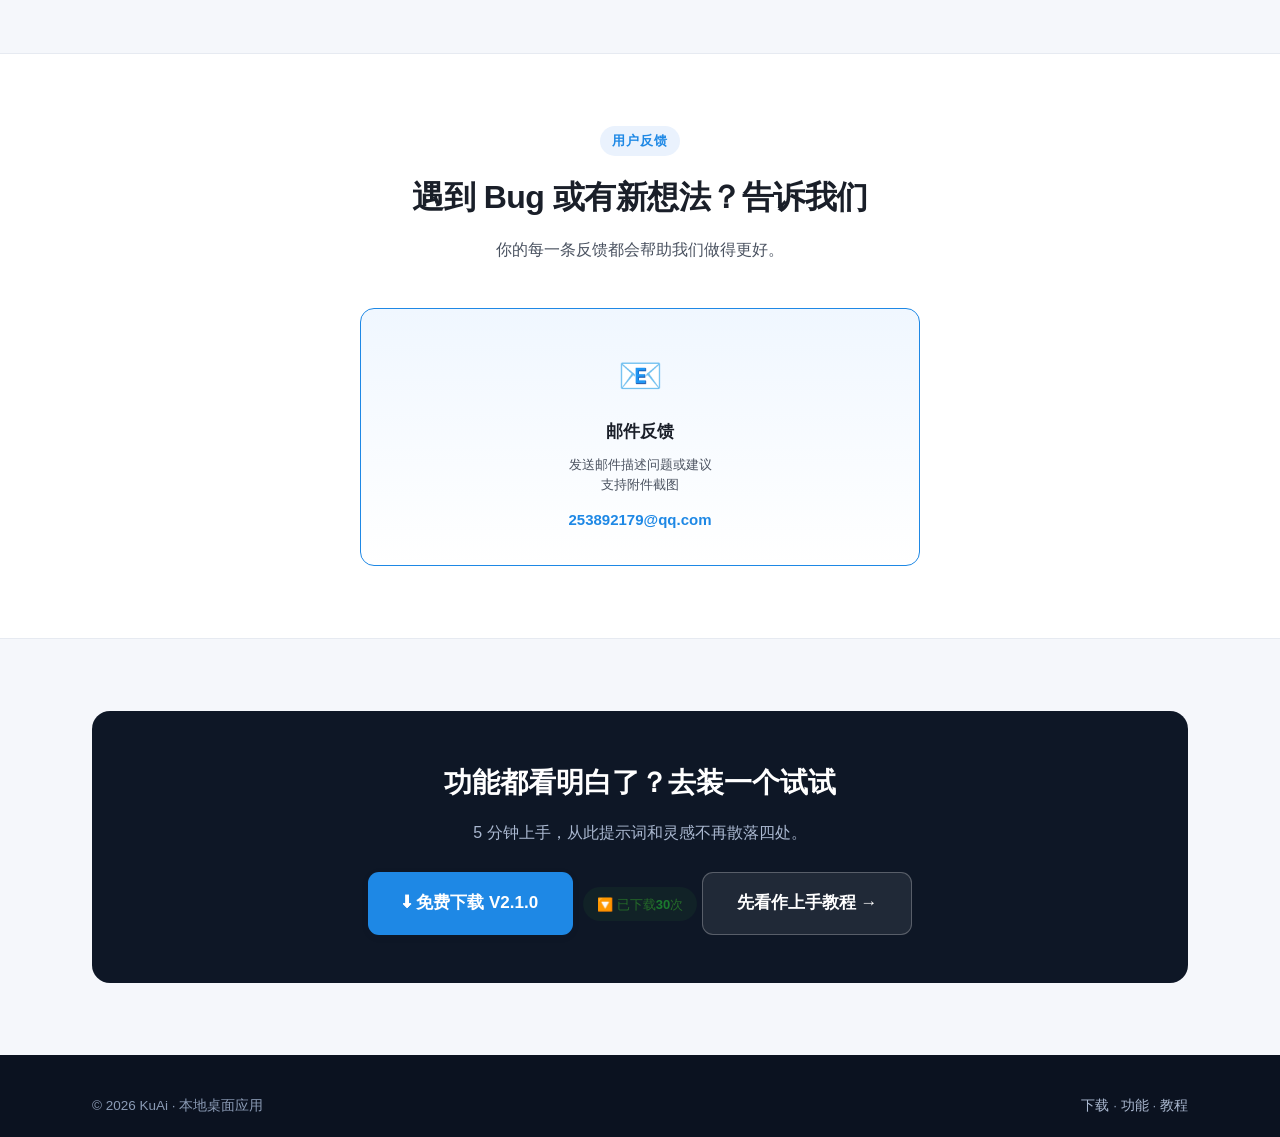
==== commit 6045de91: "发布 v2.1.0：更新 version.json" ====
--- a/features.html
+++ b/features.html
@@ -3,7 +3,7 @@
 <head>
 <meta charset="UTF-8">
 <meta name="viewport" content="width=device-width, initial-scale=1">
-<title>功能介绍 — KuAi V2.0.2</title>
+<title>功能介绍 — KuAi V2.1.0</title>
 <meta name="description" content="16 大功能模块详解：提示词管理、AI中英互译、视频提示词生成、智能分镜、视觉灵感库、全网采集、预设模板、API设置、清理工具、自动保存、崩溃恢复、全局捕获、快捷键自定义、多格式导入导出、视频提示词导出工作台、AI 声音克隆。">
 <meta name="theme-color" content="#0e1726">
 <meta property="og:title" content="KuAi 功能介绍 — 16 大功能模块全解">
@@ -19,7 +19,7 @@
   <div class="nav-inner">
     <a class="brand" href="index.html">
       <img src="assets/logo1.png" alt="KuAi" class="logo-img">
-      <span>KuAi<small data-version>V2.0.2</small></span>
+      <span>KuAi<small data-version>V2.1.0</small></span>
     </a>
     <button class="nav-toggle">☰</button>
     <div class="nav-links">
@@ -317,7 +317,7 @@
     <div class="foot-cta">
       <h2>功能都看明白了？去装一个试试</h2>
       <p>5 分钟上手，从此提示词和灵感不再散落四处。</p>
-      <a href="https://gitee.com/kuai061102/kuai-release/releases/download/v2.0.2/VideoPromptAssistant-Setup-2.0.2.exe" target="_blank" rel="noopener" data-download="primary" class="btn btn-primary btn-lg">⬇ 免费下载 V2.0.2</a>
+      <a href="https://gitee.com/kuai061102/kuai-release/releases/download/v2.1.0/VideoPromptAssistant-Setup-2.1.0.exe" target="_blank" rel="noopener" data-download="primary" class="btn btn-primary btn-lg">⬇ 免费下载 V2.1.0</a>
       <a href="guide.html" class="btn btn-ghost btn-lg" style="background:rgba(255,255,255,.08);color:#fff;border-color:rgba(255,255,255,.25);">先看作上手教程 →</a>
     </div>
   </div>
